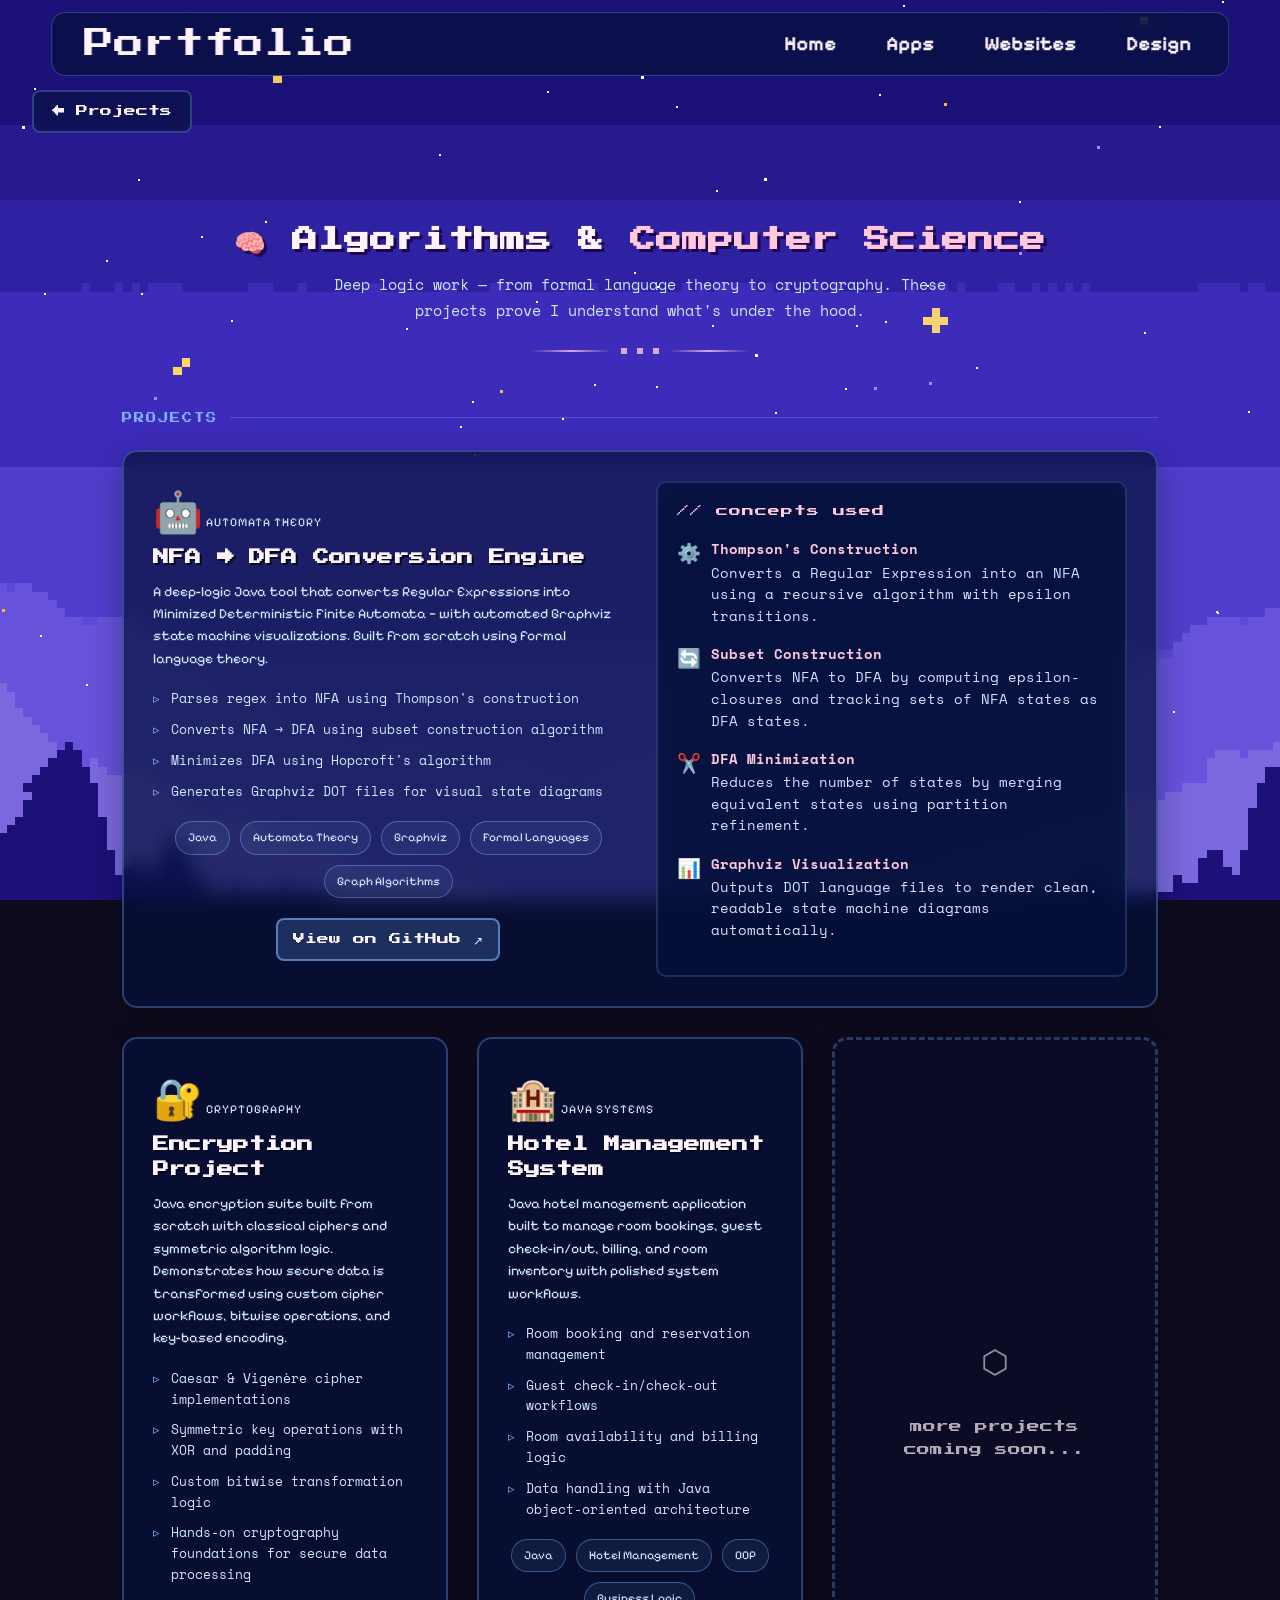
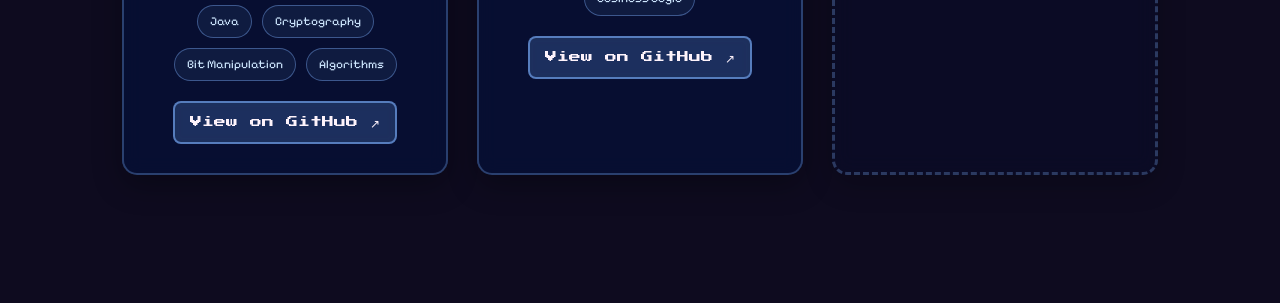
==== algorithms.html @ efc93aee "portfolio update" ====
<!DOCTYPE html>
<html lang="en">
<head>
<meta charset="UTF-8">
<meta name="viewport" content="width=device-width, initial-scale=1.0">
<title>Algorithms & CS | Hannah</title>
<link rel="preconnect" href="https://fonts.googleapis.com">
<link rel="preconnect" href="https://fonts.gstatic.com" crossorigin>
<link href="https://fonts.googleapis.com/css2?family=Press+Start+2P&family=Pixelify+Sans:wght@400..700&family=Space+Mono:ital,wght@0,400;0,700;1,400&display=swap" rel="stylesheet">
<link rel="stylesheet" href="style.css">
<link rel="stylesheet" href="mobile-fixes.css">
<link rel="stylesheet" href="animations-patch.css">
<script src="script.js" defer></script>
<style>
  /* Mobile Navigation Core Styles (animated max-height + hamburger -> X) */
  :root { --nav-duration: 360ms; --nav-ease: cubic-bezier(0.2,0.9,0.2,1); }
  .menu-toggle { display: none; flex-direction: column; justify-content: space-between; width: 32px; height: 24px; background: transparent; border: none; cursor: pointer; z-index: 1200; padding: 4px; }
  .menu-toggle .bar { width: 100%; height: 3px; background-color: #fff; border-radius: 3px; transition: transform 280ms var(--nav-ease), opacity 180ms var(--nav-ease); transform-origin: center; display:block; }
  .menu-toggle.is-active .bar:nth-child(1) { transform: translateY(9px) rotate(45deg); }
  .menu-toggle.is-active .bar:nth-child(2) { opacity: 0; transform: scaleX(0); }
  .menu-toggle.is-active .bar:nth-child(3) { transform: translateY(-9px) rotate(-45deg); }
  @media (max-width: 768px) {
    .menu-toggle { display: flex; }
    .nav-links { display: flex; flex-direction: column; gap: 12px; position: absolute; top: calc(100% + 10px); right: 10px; background: rgba(14, 11, 31, 0.95); width: calc(100% - 20px); padding: 0.5rem 1rem; border-radius: 10px; box-shadow: 0 8px 20px rgba(0,0,0,0.4); max-height: 0; overflow: hidden; opacity: 0; transition: max-height var(--nav-duration) var(--nav-ease), opacity calc(var(--nav-duration) / 1.2) var(--nav-ease); }
    .nav-links.active { max-height: 420px; opacity: 1; }
    .nav-links li { width: 100%; }
    .nav-links a { display: block; padding: 10px 12px; }
  }
  @media (prefers-reduced-motion: reduce) {
    .menu-toggle .bar, .nav-links { transition: none !important; animation: none !important; }
  }
</style>
</head>
<body class="algorithms-page">

<!-- starfield -->
<div class="stars" id="stars"></div>

<!-- navbar -->
<header>
  <nav class="navbar">
    <a href="index.html" class="logo">Portfolio</a>
    <button class="menu-toggle" aria-label="Toggle navigation menu" aria-expanded="false">
        <span class="bar"></span>
        <span class="bar"></span>
        <span class="bar"></span>
    </button>
    <ul class="nav-links">
      <li><a href="index.html#hero">Home</a></li>
      <li><a href="apps.html">Apps</a></li>
      <li><a href="websites.html">Websites</a></li>
      <li><a href="design.html">Design</a></li>
    </ul>
  </nav>
</header>
<a href="projects.html" class="back-nav-btn">← Projects</a>
<main class="page">

  <!-- header -->
  
  <div class="page-header">
    <h1>🧠 Algorithms & <span>Computer Science</span></h1>
    <p class="subtitle">Deep logic work — from formal language theory to cryptography. These projects prove I understand what's under the hood.</p>
    <div class="pixel-divider">
      <div class="line"></div>
      <div class="dot"></div>
      <div class="dot"></div>
      <div class="dot"></div>
      <div class="line"></div>
    </div>
  </div>

  <!-- projects -->
  <div class="section-label">projects</div>
  <div class="projects-grid">

    <!-- NFA to DFA — featured -->
    <div class="project-card featured">
      <div class="card-left">
        <span class="card-icon">🤖</span>
        <span class="card-tag">Automata Theory</span>
        <h2 class="card-title">NFA → DFA Conversion Engine</h2>
        <p class="card-desc">
          A deep-logic Java tool that converts Regular Expressions into Minimized Deterministic Finite Automata — with automated Graphviz state machine visualizations. Built from scratch using formal language theory.
        </p>
        <ul class="card-highlights">
          <li>Parses regex into NFA using Thompson's construction</li>
          <li>Converts NFA → DFA using subset construction algorithm</li>
          <li>Minimizes DFA using Hopcroft's algorithm</li>
          <li>Generates Graphviz DOT files for visual state diagrams</li>
        </ul>
        <div class="tech-pills">
          <span class="pill">Java</span>
          <span class="pill">Automata Theory</span>
          <span class="pill">Graphviz</span>
          <span class="pill">Formal Languages</span>
          <span class="pill">Graph Algorithms</span>
        </div>
        <div class="card-links">
          <a href="https://github.com/hxnx444/NFA-to-DFA" target="_blank" class="card-btn primary">View on GitHub ↗</a>
        </div>
      </div>
      <div class="card-right">
        <div class="card-right-title">// concepts used</div>
        <div class="concept-row">
          <span class="concept-icon">⚙️</span>
          <div class="concept-text">
            <strong>Thompson's Construction</strong>
            Converts a Regular Expression into an NFA using a recursive algorithm with epsilon transitions.
          </div>
        </div>
        <div class="concept-row">
          <span class="concept-icon">🔄</span>
          <div class="concept-text">
            <strong>Subset Construction</strong>
            Converts NFA to DFA by computing epsilon-closures and tracking sets of NFA states as DFA states.
          </div>
        </div>
        <div class="concept-row">
          <span class="concept-icon">✂️</span>
          <div class="concept-text">
            <strong>DFA Minimization</strong>
            Reduces the number of states by merging equivalent states using partition refinement.
          </div>
        </div>
        <div class="concept-row">
          <span class="concept-icon">📊</span>
          <div class="concept-text">
            <strong>Graphviz Visualization</strong>
            Outputs DOT language files to render clean, readable state machine diagrams automatically.
          </div>
        </div>
      </div>
    </div>

    <!-- Encryption -->
    <div class="project-card">
      <span class="card-icon">🔐</span>
      <span class="card-tag">Cryptography</span>
      <h2 class="card-title">Encryption Project</h2>
      <p class="card-desc">
        Java encryption suite built from scratch with classical ciphers and symmetric algorithm logic. Demonstrates how secure data is transformed using custom cipher workflows, bitwise operations, and key-based encoding.
      </p>
      <ul class="card-highlights">
        <li>Caesar & Vigenère cipher implementations</li>
        <li>Symmetric key operations with XOR and padding</li>
        <li>Custom bitwise transformation logic</li>
        <li>Hands-on cryptography foundations for secure data processing</li>
      </ul>
      <div class="tech-pills">
        <span class="pill">Java</span>
        <span class="pill">Cryptography</span>
        <span class="pill">Bit Manipulation</span>
        <span class="pill">Algorithms</span>
      </div>
      <div class="card-links">
        <a href="https://github.com/hxnx444/Encryption" target="_blank" class="card-btn primary">View on GitHub ↗</a>
      </div>
    </div>

    <div class="project-card">
      <span class="card-icon">🏨</span>
      <span class="card-tag">Java Systems</span>
      <h2 class="card-title">Hotel Management System</h2>
      <p class="card-desc">
        Java hotel management application built to manage room bookings, guest check-in/out, billing, and room inventory with polished system workflows.
      </p>
      <ul class="card-highlights">
        <li>Room booking and reservation management</li>
        <li>Guest check-in/check-out workflows</li>
        <li>Room availability and billing logic</li>
        <li>Data handling with Java object-oriented architecture</li>
      </ul>
      <div class="tech-pills">
        <span class="pill">Java</span>
        <span class="pill">Hotel Management</span>
        <span class="pill">OOP</span>
        <span class="pill">Business Logic</span>
      </div>
      <div class="card-links">
        <a href="https://github.com/hxnx444/hotel-management-system-java" target="_blank" class="card-btn primary">View on GitHub ↗</a>
      </div>
    </div>

    <!-- coming soon -->
    <div class="project-card coming-soon">
      <span class="cs-icon">⬡</span>
      <p class="cs-text">more projects<br>coming soon...</p>
    </div>

  </div>

</main>
</body>
</html>
---- style.css ----
/* =====================================================
   HANNAH'S PORTFOLIO — style.css
   
   TABLE OF CONTENTS
   -----------------
   1.  CSS Variables & Root
   2.  Base & Reset
   3.  Typography Helpers
   4.  Navigation
   5.  Buttons & UI Components
   6.  Hero Section
   7.  About Section
   8.  Skills Section
   9.  Projects Section (index)
  10.  Contact Section
  11.  Sub-pages (Projects / Algorithms)
  12.  Animations & Keyframes
  13.  Scroll Utilities
  14.  Media Queries — Tablet (≤ 900px)
  15.  Media Queries — Mobile  (≤ 768px)
  16.  Media Queries — Small   (≤ 600px / ≤ 480px)
  17.  Accessibility
   ===================================================== */


/* =====================================================
   1. CSS VARIABLES & ROOT
   ===================================================== */
:root {
  /* Animation */
  --anim-fast:   180ms;
  --anim-mid:    360ms;
  --anim-slow:   600ms;
  --easing-snappy: cubic-bezier(0.2, 0.9, 0.2, 1);

  /* Mobile nav */
  --nav-duration: 360ms;
  --nav-ease:     cubic-bezier(0.2, 0.9, 0.2, 1);

  /* Colors */
  --color-text:       #fef3fb;
  --color-accent:     #ffc8dd;
  --color-accent-alt: #cfe8ff;
  --color-blue:       #7fb3ff;
  --color-navy:       rgba(5, 17, 57, 0.7);
  --color-purple:     rgba(42, 16, 53, 0.7);
  --color-border-pink: rgba(255, 200, 221, 0.3);
  --color-border-blue: rgba(127, 179, 255, 0.3);
}


/* =====================================================
   2. BASE & RESET
   ===================================================== */
html {
  scroll-behavior: smooth;
  background: radial-gradient(circle at top, rgba(173, 116, 255, 0.16), transparent 25%), #0e0b1f;
  color-scheme: dark;
}

*,
*::before,
*::after {
  box-sizing: border-box;
}

body {
  margin: 0;
  min-height: 100vh;
  font-family: "Pixelify Sans", "Segoe UI", Tahoma, Geneva, Verdana, sans-serif;
  line-height: 1.6;
  color: var(--color-text);
  overflow-x: hidden;
  background-color: transparent;
}

a {
  color: inherit;
  text-decoration: none;
}

a,
button {
  transition:
    color            0.2s ease,
    transform        0.2s ease,
    background-color 0.2s ease,
    border-color     0.2s ease,
    box-shadow       0.2s ease;
}

a:hover,
a:focus-visible,
button:focus-visible {
  outline: 2px dashed var(--color-accent);
  outline-offset: 4px;
}

section {
  min-height: 100vh;
  padding: 120px 20px;
  display: flex;
  flex-direction: column;
  align-items: center;
  box-sizing: border-box;
  scroll-margin-top: 80px;
}


/* =====================================================
   3. TYPOGRAPHY HELPERS
   ===================================================== */
.readable-text {
  font-family: "Space Mono", monospace;
  color: var(--color-accent);
  font-size: clamp(14px, 3vw, 16px);
  line-height: 1.8;
  margin: 0;
  text-align: left;
  text-shadow: none;
}

.highlight-text {
  color: var(--color-accent-alt);
  font-weight: 700;
  text-shadow: 0 0 8px rgba(207, 232, 255, 0.4);
}

.page-category-descriptor {
  font-family: "Pixelify Sans", sans-serif;
  font-size: 1rem;
  color: var(--color-accent-alt);
  margin-bottom: 1rem;
  text-transform: uppercase;
  letter-spacing: 1px;
}


/* =====================================================
   4. NAVIGATION
   ===================================================== */
.navbar {
  position: fixed;
  top: 0;
  left: 50%;
  transform: translateX(-50%);
  z-index: 999;
  width: 92%;
  max-width: 1200px;
  margin-top: 12px;
  height: 64px;
  display: flex;
  align-items: center;
  justify-content: space-between;
  padding: 0 clamp(1rem, 3vw, 2rem);
  background: var(--color-purple);
  backdrop-filter: blur(14px);
  -webkit-backdrop-filter: blur(14px);
  border: 1px solid var(--color-border-pink);
  border-radius: 14px;
  transition: background 0.3s ease, border-color 0.3s ease;
}

.navbar.scrolled {
  background: rgba(42, 16, 53, 0.85);
  border-color: rgba(255, 200, 221, 0.5);
  box-shadow: 0 5px 20px rgba(0, 0, 0, 0.5);
}

/* Navy variant (Skills / Contact sections) */
.navbar.navy-nav {
  background: rgba(5, 17, 57, 0.7);
  border-color: rgba(127, 179, 255, 0.3);
}

.navbar.navy-nav.scrolled {
  background: rgba(5, 17, 57, 0.85);
  border-color: rgba(127, 179, 255, 0.5);
}

body.projects-page .navbar,
body.algorithms-page .navbar {
  background: rgba(5, 17, 57, 0.7);
  border-color: rgba(127, 179, 255, 0.3);
}

body.projects-page .navbar.scrolled,
body.algorithms-page .navbar.scrolled {
  background: rgba(5, 17, 57, 0.85);
  border-color: rgba(127, 179, 255, 0.5);
}

/* Logo */
.navbar .logo {
  display: flex;
  align-items: center;
  gap: 15px;
  color: var(--color-text);
  font-size: clamp(20px, 4vw, 30px);
  font-family: "Press Start 2P", cursive;
  text-decoration: none;
}

/* Desktop nav links */
.nav-links {
  list-style: none;
  margin: 0;
  padding: 5px;
  display: flex;
  gap: 50px;
  font-family: "Pixelify Sans", monospace;
  font-weight: 500;
}

.nav-links a {
  color: var(--color-text);
  font-size: clamp(16px, 3vw, 20px);
  font-weight: bold;
  font-family: "Pixelify Sans", monospace;
  text-decoration: none;
}

.nav-links a:hover {
  color: #d0bfff;
  text-shadow: 0 0 8px #fff;
  transform: scale(1.1);
  display: inline-block;
}

.nav-links a:active {
  transform: scale(0.95);
  color: var(--color-accent-alt);
}

.nav-links a.active {
  color: var(--color-accent);
  background: rgba(255, 200, 221, 0.06);
  padding: 6px 10px;
  border-radius: 8px;
  box-shadow: 0 6px 14px rgba(95, 140, 255, 0.06);
  transform: translateY(-2px) scale(1.03);
}

/* ── Hamburger toggle ── */
.menu-toggle {
  display: none;
  flex-direction: column;
  justify-content: space-between;
  width: 32px;
  height: 24px;
  background: transparent;
  border: none;
  cursor: pointer;
  z-index: 1200;
  padding: 4px;
}

.menu-toggle .bar {
  display: block;
  width: 100%;
  height: 3px;
  background-color: #fff;
  border-radius: 3px;
  transform-origin: center;
  transition:
    transform 280ms var(--nav-ease),
    opacity   180ms var(--nav-ease);
}

.menu-toggle.is-active .bar:nth-child(1) { transform: translateY(9px)  rotate(45deg);  }
.menu-toggle.is-active .bar:nth-child(2) { opacity: 0; transform: scaleX(0);           }
.menu-toggle.is-active .bar:nth-child(3) { transform: translateY(-9px) rotate(-45deg); }


/* =====================================================
   5. BUTTONS & UI COMPONENTS
   ===================================================== */

/* ── Hero navigation buttons ── */
.hero-nav-btn {
  background: var(--color-purple);
  backdrop-filter: blur(10px);
  -webkit-backdrop-filter: blur(10px);
  border: 2px solid var(--color-border-pink);
  box-shadow: 0 5px 15px rgba(0, 0, 0, 0.2);
  border-radius: 15px;
  color: var(--color-text);
  font-family: "Pixelify Sans", monospace;
  font-size: clamp(16px, 3vw, 20px);
  font-weight: bold;
  padding: clamp(8px, 2vw, 10px) clamp(16px, 4vw, 25px);
  cursor: pointer;
  text-decoration: none;
  display: flex;
  align-items: center;
}

.hero-nav-btn:hover {
  color: var(--color-accent);
  border-color: rgba(255, 200, 221, 0.8);
  box-shadow: 0 0 15px rgba(255, 200, 221, 0.3);
  transform: scale(1.05);
}

.resume-btn {
  background: rgba(42, 16, 53, 0.6) !important;
  font-size: 14px;
  padding: 8px 15px;
}

.resume-btn:hover {
  background: rgba(42, 16, 53, 0.9) !important;
  transform: scale(1.05);
}

.github-btn {
  padding: 10px;
  width: 50px;
  height: 50px;
  justify-content: center;
  align-items: center;
}

.pixel-icon {
  width: 30px;
  height: 30px;
  filter: invert(100%);
  image-rendering: pixelated;
}

/* ── Back to home (sub-pages) ── */
.back-home-btn {
  position: fixed;
  top: 20px;
  left: 20px;
  background: rgba(5, 17, 57, 0.75);
  backdrop-filter: blur(18px);
  -webkit-backdrop-filter: blur(18px);
  border: 2px solid rgba(127, 179, 255, 0.35);
  box-shadow: 0 8px 20px rgba(0, 0, 0, 0.25);
  border-radius: 999px;
  min-width: 110px;
  height: 48px;
  padding: 0 18px;
  display: flex;
  align-items: center;
  justify-content: center;
  gap: 8px;
  color: var(--color-text);
  font-family: "Press Start 2P", cursive;
  font-size: 14px;
  font-weight: bold;
  text-decoration: none;
  z-index: 1000;
  transition: transform 0.2s, box-shadow 0.2s, background 0.2s, border-color 0.2s;
}

.back-home-btn:hover {
  transform: scale(1.05);
  box-shadow: 0 10px 22px rgba(95, 140, 255, 0.35);
  color: #fff;
  background: rgba(5, 17, 57, 0.95);
  border-color: rgba(127, 179, 255, 0.55);
}

/* ── Back to Projects (sub-page inline button) ── */
.back-nav-btn {
  display: inline-flex;
  align-items: center;
  font-family: "Press Start 2P", cursive;
  font-size: 12px;
  color: var(--color-text);
  background: rgba(5, 17, 57, 0.6);
  backdrop-filter: blur(5px);
  -webkit-backdrop-filter: blur(5px);
  border: 2px solid var(--color-border-blue);
  padding: 10px 18px;
  border-radius: 8px;
  text-decoration: none;
  margin-bottom: 2rem;
  transition: all 0.3s ease;
}

.back-nav-btn:hover {
  background: rgba(5, 17, 57, 0.9);
  color: #fff;
  transform: translateY(-2px);
  border-color: rgba(127, 179, 255, 0.8);
  box-shadow: 0 5px 15px rgba(127, 179, 255, 0.2);
}

/* ── Contact buttons ── */
.contact-btn {
  background: rgba(5, 17, 57, 0.6);
  backdrop-filter: blur(5px);
  -webkit-backdrop-filter: blur(5px);
  color: var(--color-text);
  padding: 15px 20px;
  font-family: "Press Start 2P", cursive;
  font-size: 12px;
  border: 2px solid var(--color-border-blue);
  border-radius: 8px;
  text-decoration: none;
  transition: all 0.3s ease;
  box-shadow: 0 5px 15px rgba(0, 0, 0, 0.2);
}

.contact-btn:hover {
  transform: translateY(-2px);
  border-color: rgba(127, 179, 255, 0.8);
  box-shadow: 0 0 15px rgba(127, 179, 255, 0.3);
  background: rgba(5, 17, 57, 0.9);
  color: #fff;
}

.contact-btn:active {
  transform: translateY(0);
  box-shadow: none;
}

/* ── Quest / sub-page CTA button ── */
.quest-btn {
  display: inline-block;
  margin-top: 12px;
  padding: 8px 12px;
  background: rgba(5, 17, 57, 0.6);
  backdrop-filter: blur(5px);
  -webkit-backdrop-filter: blur(5px);
  border: 2px solid var(--color-border-blue);
  color: var(--color-text);
  font-family: "Press Start 2P", cursive;
  font-size: 12px;
  border-radius: 6px;
  text-decoration: none;
  transition: all 0.3s ease;
}

.quest-btn:hover {
  background: rgba(5, 17, 57, 0.9);
  color: #fff;
  border-color: rgba(127, 179, 255, 0.8);
  box-shadow: 0 0 15px rgba(127, 179, 255, 0.3);
}

/* ── Algorithm/project page card buttons ── */
.card-btn {
  display: inline-block;
  padding: 10px 15px;
  border-radius: 8px;
  font-family: "Press Start 2P", cursive;
  font-size: 12px;
  text-decoration: none;
  transition: all 0.3s ease;
}

.card-btn.primary {
  background: rgba(127, 179, 255, 0.2);
  backdrop-filter: blur(5px);
  -webkit-backdrop-filter: blur(5px);
  color: var(--color-text);
  border: 2px solid rgba(127, 179, 255, 0.6);
}

.card-btn.primary:hover {
  background: rgba(127, 179, 255, 0.4);
  color: #fff;
  transform: translateY(-2px);
  border-color: var(--color-blue);
  box-shadow: 0 0 15px rgba(127, 179, 255, 0.5);
}

.card-btn.secondary {
  background: rgba(5, 17, 57, 0.6);
  backdrop-filter: blur(5px);
  -webkit-backdrop-filter: blur(5px);
  color: var(--color-text);
  border: 2px solid var(--color-border-blue);
}

.card-btn.secondary:hover {
  background: rgba(5, 17, 57, 0.9);
  color: #fff;
  transform: translateY(-2px);
  border-color: rgba(127, 179, 255, 0.8);
  box-shadow: 0 0 15px rgba(127, 179, 255, 0.3);
}


/* =====================================================
   6. HERO SECTION
   ===================================================== */
#hero {
  background-image: url("imgs/hero section bg.png");
  background-size: cover;
  background-position: center;
  background-repeat: no-repeat;
  image-rendering: pixelated;
  min-height: calc(100vh - 40px);
  display: grid;
  grid-template-columns: minmax(320px, 1fr) minmax(240px, 380px);
  align-items: center;
  gap: 2rem;
  padding: 120px 6vw 80px;
  position: relative;
}

.hero-content {
  background-color: var(--color-purple);
  backdrop-filter: blur(10px);
  -webkit-backdrop-filter: blur(10px);
  padding: 40px;
  border-radius: 15px;
  border: 2px solid var(--color-border-pink);
  max-width: 950px;
  text-align: left;
  box-shadow: 0 10px 30px rgba(0, 0, 0, 0.3);
}

.hero-content h1 {
  font-family: "Press Start 2P", cursive;
  margin: 0;
  color: var(--color-text);
  font-weight: 500;
  font-size: clamp(20px, 4vw, 28px);
  line-height: 1.8;
  text-shadow: 3px 3px 0px #1d0554;
  text-align: left;
}

.headsentence {
  font-family: "Press Start 2P", cursive;
  color: var(--color-text);
  font-size: clamp(14px, 3vw, 16px);
  margin-top: 20px;
  line-height: 1.8;
  text-align: left;
  text-shadow:
    2px 2px 0px #4a1e5d,
   -1px -1px 0px #4a1e5d,
    1px -1px 0px #4a1e5d,
   -1px  1px 0px #4a1e5d,
    1px  1px 0px #4a1e5d;
}

#hero-buttons-container {
  display: flex;
  align-items: center;
  gap: 15px;
  margin-top: 30px;
  flex-wrap: wrap;
  justify-content: flex-start;
}

.scroll-indicator {
  position: absolute;
  bottom: 30px;
  left: 50%;
  transform: translateX(-50%);
  display: flex;
  flex-direction: column;
  align-items: center;
  gap: 6px;
  font-family: "Press Start 2P", cursive;
  font-size: 10px;
  color: rgba(254, 243, 251, 0.5);
  letter-spacing: 2px;
  text-transform: uppercase;
  animation: fadeUpDown 2s infinite ease-in-out;
}

.scroll-arrow {
  font-size: 14px;
  animation: fadeUpDown 2s infinite ease-in-out 0.3s;
}


/* =====================================================
   7. ABOUT SECTION
   ===================================================== */
#about {
  background-image: url("imgs/pixellab--Pastel-pink-gradient-sky-back-1771431797413.png");
  background-attachment: fixed;
  background-size: cover;
  background-position: center;
  image-rendering: pixelated;
  min-height: 100vh;
  display: flex;
  flex-direction: column;
  justify-content: center;
  align-items: center;
  padding: 50px 40px 40px;
  position: relative;
}

.about-glass-box {
  background-color: rgba(42, 16, 53, 0.85);
  backdrop-filter: blur(10px);
  -webkit-backdrop-filter: blur(10px);
  border: 2px solid var(--color-border-pink);
  border-radius: 15px;
  max-width: 1000px;
  width: 90%;
  padding: clamp(30px, 5vw, 50px) clamp(30px, 8vw, 130px) clamp(30px, 5vw, 50px) clamp(30px, 5vw, 50px);
  box-shadow: 0 10px 30px rgba(0, 0, 0, 0.3);
  position: relative;
  z-index: 10;
}

.about-glass-box h1 {
  font-family: "Press Start 2P", cursive;
  color: var(--color-text);
  font-size: clamp(22px, 4vw, 28px);
  margin-top: 0;
  margin-bottom: 30px;
  text-shadow: 3px 3px 0px #1d0554;
  text-align: left;
}

.about-text-blocks {
  display: flex;
  flex-direction: column;
  gap: 20px;
}

/* ── Scroll reveal ── */
.reveal {
  opacity: 0;
  transform: translateY(24px);
  transition:
    opacity   0.55s cubic-bezier(0.16, 1, 0.3, 1),
    transform 0.55s cubic-bezier(0.16, 1, 0.3, 1);
}

.reveal.visible {
  opacity: 1;
  transform: translateY(0);
}

.reveal:nth-child(2) { transition-delay: 0.07s; }
.reveal:nth-child(3) { transition-delay: 0.14s; }
.reveal:nth-child(4) { transition-delay: 0.21s; }


/* =====================================================
   8. SKILLS SECTION
   ===================================================== */
#skills {
  background-image: url("imgs/skills.png");
  background-size: cover;
  background-position: center;
  image-rendering: crisp-edges;
  min-height: 100vh;
  display: flex;
  flex-direction: column;
  justify-content: center;
  align-items: center;
  padding: 40px;
  position: relative;
}

.skills h1 {
  font-family: "Press Start 2P", cursive;
  color: var(--color-text);
  font-size: clamp(22px, 4vw, 28px);
  margin-bottom: 40px;
  text-shadow: 3px 3px 0px #020a24;
  text-align: center;
}

.skills-container {
  display: flex;
  flex-wrap: wrap;
  gap: 35px;
  justify-content: center;
  max-width: 1000px;
  margin: 40px auto 0;
  position: relative;
  z-index: 10;
}

.skill-glass-card {
  background-color: rgba(5, 17, 57, 0.7);
  backdrop-filter: blur(10px);
  -webkit-backdrop-filter: blur(10px);
  border: 2px solid var(--color-border-blue);
  border-radius: 15px;
  width: 100%;
  max-width: 320px;
  padding: 35px 25px;
  text-align: left;
  box-shadow: 0 10px 30px rgba(0, 0, 0, 0.3);
  transition: transform 0.3s ease, box-shadow 0.3s ease, border-color 0.3s ease;
}

.skill-glass-card:hover {
  transform: translateY(-8px);
  border-color: rgba(127, 179, 255, 0.8);
  box-shadow: 0 15px 35px rgba(127, 179, 255, 0.25);
}

.skill-icon {
  font-size: 40px;
  text-align: center;
  margin-bottom: 15px;
}

.skill-title {
  font-family: "Press Start 2P", cursive;
  color: var(--color-text);
  font-size: 14px;
  text-align: center;
  margin-top: 0;
  margin-bottom: 25px;
  text-shadow: 2px 2px 0px #020a24;
}

.skills-list {
  list-style: none;
  padding: 0;
  margin: 0;
  font-family: "Space Mono", monospace;
  color: var(--color-accent-alt);
  font-size: 14px;
  line-height: 1.8;
}

.skills-list li {
  margin-bottom: 12px;
  display: flex;
  align-items: center;
}

.skills-list li::before {
  content: "▹";
  color: var(--color-blue);
  margin-right: 12px;
  font-size: 18px;
}


/* =====================================================
   9. PROJECTS SECTION (index.html)
   ===================================================== */
#projects {
  background-image: url("imgs/pixellab-ery-minimal-pixel-art-sky-back-1771496997042.png");
  background-attachment: fixed;
  background-size: cover;
  background-position: center;
  image-rendering: crisp-edges;
  height: 100vh;
  min-height: 100vh;
  display: flex;
  flex-direction: column;
  justify-content: center;
  align-items: center;
  padding: 0 !important;
  position: relative;
  overflow: hidden;
}

.projects h1 {
  padding: 20px;
  font-family: "Press Start 2P", cursive;
  color: var(--color-text);
  font-size: clamp(20px, 4vw, 24px);
  text-shadow: 3px 3px 0px #1d0554;
  margin: 0;
  text-align: center;
}

/* Category grid (projects.html) */
.category-grid-container {
  display: grid;
  grid-template-columns: repeat(2, 1fr);
  gap: 30px;
  max-width: 800px;
  width: 100%;
  margin: 0 auto;
  padding: 20px;
  position: relative;
  z-index: 10;
}

.category-card {
  background-color: rgba(5, 17, 57, 0.7);
  backdrop-filter: blur(10px);
  -webkit-backdrop-filter: blur(10px);
  border: 2px solid var(--color-border-blue);
  border-radius: 15px;
  padding: 40px;
  text-align: center;
  text-decoration: none;
  display: flex;
  flex-direction: column;
  justify-content: center;
  align-items: center;
  box-shadow: 0 10px 30px rgba(0, 0, 0, 0.3);
  transition: transform 0.3s ease, border-color 0.3s ease, box-shadow 0.3s ease;
}

.category-card:hover {
  transform: translateY(-8px);
  border-color: rgba(127, 179, 255, 0.8);
  box-shadow: 0 15px 35px rgba(127, 179, 255, 0.25);
}

.category-card:active {
  transform: scale(0.95);
}

.card-icon {
  font-size: 40px;
  margin-bottom: 15px;
}

.card-title {
  font-family: "Press Start 2P", cursive;
  font-size: 16px;
  color: var(--color-text);
  margin: 0 0 10px;
  text-shadow: 2px 2px 0px #020a24;
}

.card-desc {
  font-family: "Pixelify Sans", sans-serif;
  font-size: 14px;
  color: var(--color-accent-alt);
  margin: 0;
}

/* Inline project cards (index) */
.project-grid {
  display: flex;
  flex-direction: column;
  align-items: center;
  gap: 20px;
  width: 100%;
  margin-top: 40px;
}

.project-card {
  background-color: rgba(5, 17, 57, 0.7);
  backdrop-filter: blur(10px);
  -webkit-backdrop-filter: blur(10px);
  border: 2px solid var(--color-border-blue);
  border-radius: 15px;
  padding: 20px;
  cursor: pointer;
  width: 80%;
  max-width: 600px;
  box-shadow: 0 10px 30px rgba(0, 0, 0, 0.3);
  transition: transform 0.3s ease, border-color 0.3s ease, box-shadow 0.3s ease;
  overflow: hidden;
}

.project-card:hover,
.project-card.active {
  transform: translateY(-6px);
  border-color: rgba(127, 179, 255, 0.8);
  box-shadow: 0 15px 35px rgba(127, 179, 255, 0.25);
}

.project-name {
  margin: 0 0 10px;
  text-align: center;
  font-family: "Press Start 2P", cursive;
  font-size: 18px;
  color: var(--color-text);
}

.featured-badge {
  font-size: 10px;
  background-color: #ffd700;
  color: #4a1e5d;
  padding: 5px 8px;
  border-radius: 5px;
  margin-left: 10px;
  vertical-align: middle;
  text-transform: uppercase;
  box-shadow: 2px 2px 0px #b8860b;
  display: inline-block;
}

.project-content {
  max-height: 0;
  opacity: 0;
  overflow: hidden;
  transition: max-height 0.4s ease-in-out, opacity 0.4s ease-in-out;
  text-align: center;
  font-family: "Pixelify Sans", sans-serif;
  color: var(--color-accent-alt);
}

.project-card:hover .project-content,
.project-card.active .project-content {
  max-height: 260px;
  opacity: 1;
}

.project-content p {
  margin-top: 20px;
  font-size: 14px;
  line-height: 1.6;
}

.tech-stack {
  display: block;
  margin-top: 10px;
  font-size: 12px;
  color: var(--color-accent-alt);
  font-weight: bold;
}

/* Shared card extras */
.card-tag {
  display: inline-block;
  margin-bottom: 12px;
  font-family: "Pixelify Sans", monospace;
  font-size: 12px;
  color: var(--color-accent-alt);
  text-transform: uppercase;
  letter-spacing: 1px;
}

.card-highlights {
  list-style: none;
  padding: 0;
  margin: 18px 0 0;
}

.card-highlights li {
  position: relative;
  padding-left: 18px;
  margin-bottom: 10px;
  font-family: "Space Mono", monospace;
  color: var(--color-accent-alt);
  font-size: 13px;
}

.card-highlights li::before {
  content: "▹";
  position: absolute;
  left: 0;
  color: var(--color-blue);
}

.tech-pills {
  display: flex;
  flex-wrap: wrap;
  gap: 10px;
  margin: 20px 0;
  justify-content: center;
}

.pill {
  display: inline-block;
  padding: 6px 12px;
  border-radius: 999px;
  border: 1px solid rgba(127, 179, 255, 0.4);
  background: rgba(127, 179, 255, 0.08);
  font-family: "Pixelify Sans", monospace;
  font-size: 12px;
  color: var(--color-accent-alt);
}

.card-links {
  margin-top: 18px;
  display: flex;
  justify-content: center;
}


/* =====================================================
   10. CONTACT SECTION
   ===================================================== */
#contact {
  background-image: url("imgs/contact-bg.png");
  background-attachment: fixed;
  background-color: #051139;
  background-size: cover;
  background-position: center;
  image-rendering: pixelated;
  min-height: 100vh;
  display: flex;
  flex-direction: column;
  align-items: center;
  justify-content: center;
  position: relative;
}

.contact-box {
  background-color: rgba(5, 17, 57, 0.7);
  backdrop-filter: blur(10px);
  -webkit-backdrop-filter: blur(10px);
  border: 2px solid var(--color-border-blue);
  box-shadow: 0 10px 30px rgba(0, 0, 0, 0.3);
  padding: 40px;
  border-radius: 15px;
  text-align: center;
  max-width: 600px;
  width: 90%;
}

.contact-box h1 {
  font-family: "Press Start 2P", cursive;
  margin-bottom: 20px;
  color: var(--color-text);
  text-shadow: 3px 3px 0px #1d0554;
  font-size: clamp(20px, 4vw, 24px);
}

.contact-box p {
  font-family: "Pixelify Sans", sans-serif;
  font-size: clamp(15px, 3vw, 18px);
  margin-bottom: 30px;
  line-height: 1.5;
  color: var(--color-accent-alt);
}

.contact-links {
  display: flex;
  flex-wrap: wrap;
  justify-content: center;
  gap: 20px;
}


/* =====================================================
   11. SUB-PAGES: PROJECTS & ALGORITHMS
   ===================================================== */

/* ── Shared page background ── */
body.algorithms-page,
body.projects-page {
  background-color: #0e0b1f;
  background-image: url("imgs/pixellab-ery-minimal-pixel-art-sky-back-1771496997042.png");
  background-size: cover;
  background-position: center;
  background-repeat: no-repeat;
  background-attachment: fixed;
  min-height: 100vh;
  image-rendering: pixelated;
}

/* ── Stars overlay ── */
body.algorithms-page .stars,
body.projects-page .stars {
  position: fixed;
  inset: 0;
  pointer-events: none;
  z-index: 0;
  overflow: hidden;
}

body.algorithms-page .star,
body.projects-page .star {
  position: absolute;
  width: 2px;
  height: 2px;
  background: #fff;
  image-rendering: pixelated;
  animation: twinkle 3s infinite;
}

/* ── Projects page cityscape ── */
body.projects-page .cityscape {
  position: fixed;
  bottom: 0;
  left: 0;
  right: 0;
  height: 140px;
  pointer-events: none;
  z-index: 0;
}

/* ── Algorithms page layout ── */
body.algorithms-page .page {
  position: relative;
  z-index: 2;
  max-width: 1100px;
  margin: 0 auto;
  padding: 5rem 2rem 8rem;
}

body.algorithms-page .page-header {
  text-align: center;
  margin-bottom: 3.5rem;
}

body.algorithms-page .page-header .breadcrumb {
  font-family: "Pixelify Sans", sans-serif;
  font-size: 0.9rem;
  color: #94a3b8;
  margin-bottom: 1rem;
}

body.algorithms-page .page-header h1 {
  font-family: "Press Start 2P", cursive;
  font-size: clamp(1rem, 3vw, 1.6rem);
  color: var(--color-text);
  text-shadow: 3px 3px 0px #1d0554;
  line-height: 1.4;
  margin-bottom: 0.9rem;
}

body.algorithms-page .page-header h1 span {
  color: var(--color-accent);
}

body.algorithms-page .page-header .subtitle {
  font-family: "Space Mono", monospace;
  font-size: 0.95rem;
  color: var(--color-accent-alt);
  max-width: 640px;
  margin: 0 auto;
  line-height: 1.7;
}

/* Pixel divider */
body.algorithms-page .pixel-divider {
  display: flex;
  align-items: center;
  justify-content: center;
  gap: 10px;
  margin-top: 1.5rem;
}

body.algorithms-page .pixel-divider .dot {
  width: 6px;
  height: 6px;
  background: rgba(255, 200, 221, 0.8);
  image-rendering: pixelated;
}

body.algorithms-page .pixel-divider .line {
  width: 80px;
  height: 2px;
  background: linear-gradient(90deg, transparent, rgba(255, 200, 221, 0.8), transparent);
}

/* Section label */
body.algorithms-page .section-label {
  font-family: "Press Start 2P", cursive;
  font-size: 0.65rem;
  color: var(--color-blue);
  letter-spacing: 2px;
  text-transform: uppercase;
  margin-bottom: 1.5rem;
  display: flex;
  align-items: center;
  gap: 12px;
}

body.algorithms-page .section-label::after {
  content: "";
  flex: 1;
  height: 1px;
  background: rgba(127, 179, 255, 0.3);
}

/* Projects grid */
body.algorithms-page .projects-grid {
  display: grid;
  grid-template-columns: repeat(auto-fit, minmax(300px, 1fr));
  gap: 1.8rem;
}

/* Project cards (overrides the index defaults) */
body.algorithms-page .project-card {
  width: auto;
  max-width: none;
  background-color: rgba(5, 17, 57, 0.7);
  backdrop-filter: blur(10px);
  -webkit-backdrop-filter: blur(10px);
  border: 2px solid var(--color-border-blue);
  border-radius: 15px;
  padding: 1.8rem;
  position: relative;
  overflow: hidden;
  box-shadow: 0 10px 30px rgba(0, 0, 0, 0.3);
  transition: transform 0.3s ease, border-color 0.3s ease, box-shadow 0.3s ease;
}

body.algorithms-page .project-card:hover {
  transform: translateY(-6px);
  border-color: rgba(127, 179, 255, 0.8);
  box-shadow: 0 15px 35px rgba(127, 179, 255, 0.25);
}

/* Featured card (full-width 2-col) */
body.algorithms-page .project-card.featured {
  grid-column: 1 / -1;
  display: grid;
  grid-template-columns: 1fr 1fr;
  gap: 2rem;
  align-items: start;
}

body.algorithms-page .project-card.featured .card-right {
  background-color: rgba(5, 17, 57, 0.5);
  backdrop-filter: blur(10px);
  -webkit-backdrop-filter: blur(10px);
  border: 2px solid rgba(127, 179, 255, 0.2);
  border-radius: 10px;
  padding: 1.2rem;
}

body.algorithms-page .card-right-title {
  font-family: "Press Start 2P", cursive;
  font-size: 0.75rem;
  color: var(--color-accent);
  margin-bottom: 1rem;
  letter-spacing: 1px;
}

body.algorithms-page .concept-row {
  display: flex;
  align-items: flex-start;
  gap: 10px;
  margin-bottom: 0.9rem;
}

body.algorithms-page .concept-icon {
  font-size: 1.2rem;
  flex-shrink: 0;
  margin-top: 2px;
}

body.algorithms-page .concept-text {
  font-family: "Space Mono", monospace;
  font-size: 0.85rem;
  color: var(--color-accent-alt);
  line-height: 1.6;
}

body.algorithms-page .concept-text strong {
  color: var(--color-accent);
  display: block;
  font-size: 0.9rem;
  margin-bottom: 2px;
}

/* Coming-soon placeholder card */
body.algorithms-page .project-card.coming-soon {
  border: 3px dashed rgba(127, 179, 255, 0.4);
  background-color: rgba(5, 17, 57, 0.4);
  opacity: 0.7;
  display: flex;
  flex-direction: column;
  align-items: center;
  justify-content: center;
  text-align: center;
  min-height: 220px;
  gap: 0.8rem;
}

body.algorithms-page .coming-soon .cs-icon {
  font-size: 2rem;
  opacity: 0.8;
}

body.algorithms-page .coming-soon .cs-text {
  font-family: "Press Start 2P", cursive;
  font-size: 0.8rem;
  color: var(--color-text);
  line-height: 1.8;
}


/* =====================================================
   12. ANIMATIONS & KEYFRAMES
   ===================================================== */
@keyframes blink {
  0%, 100% { opacity: 1; }
  50%       { opacity: 0; }
}

@keyframes fadeUpDown {
  0%, 100% { opacity: 0.4; transform: translateY(0);   }
  50%       { opacity: 1;   transform: translateY(5px); }
}

@keyframes twinkle {
  0%, 100% { opacity: 0.2; }
  50%       { opacity: 1;   }
}


/* =====================================================
   13. SCROLL UTILITIES
   ===================================================== */
/* Scroll reveal handled in JS + .reveal / .reveal.visible above */


/* =====================================================
   14. MEDIA QUERIES — TABLET (≤ 900px)
   ===================================================== */
@media (max-width: 900px) {
  #hero {
    grid-template-columns: 1fr;
    padding: 100px 20px 60px;
    gap: 1.5rem;
    align-items: flex-start;
  }

  body.algorithms-page .project-card.featured {
    grid-template-columns: 1fr;
  }
}


/* =====================================================
   15. MEDIA QUERIES — MOBILE (≤ 768px)
   ===================================================== */
@media (max-width: 768px) {

  /* Nav */
  .navbar {
    width: 95%;
    height: 56px;
    margin-top: 8px;
  }

  .menu-toggle {
    display: flex;
  }

  .nav-links {
    position: fixed;
    top: 76px;
    left: 2.5%;
    right: 2.5%;
    width: 95%;
    background: rgba(14, 8, 28, 0.97);
    backdrop-filter: blur(20px);
    -webkit-backdrop-filter: blur(20px);
    border: 1px solid var(--color-border-pink);
    border-radius: 12px;
    padding: 0 1.2rem;
    flex-direction: column;
    gap: 0;
    max-height: 0;
    overflow: hidden;
    opacity: 0;
    transition:
      max-height var(--nav-duration) var(--nav-ease),
      opacity   calc(var(--nav-duration) / 1.2) var(--nav-ease),
      padding   280ms ease;
    box-shadow: 0 12px 28px rgba(0, 0, 0, 0.5);
  }

  .nav-links.active {
    max-height: 420px;
    opacity: 1;
    padding: 0.8rem 1.2rem 1.2rem;
  }

  .nav-links li {
    width: 100%;
    border-bottom: 1px solid rgba(255, 200, 221, 0.1);
  }

  .nav-links li:last-child {
    border-bottom: none;
  }

  .nav-links a {
    display: block;
    padding: 12px 4px;
    font-size: 1rem;
    color: rgba(254, 243, 251, 0.85);
  }

  .nav-links a:hover,
  .nav-links a.active {
    color: var(--color-accent);
    background: transparent;
    transform: none;
  }

  /* Hero */
  #hero {
    display: flex;
    flex-direction: column;
    padding: 90px 16px 60px;
    align-items: center;
    justify-content: center;
    min-height: 100vh;
    gap: 1.5rem;
    background-attachment: scroll;
  }

  .hero-content {
    padding: 24px 20px;
    width: 100%;
    max-width: 100%;
    text-align: center;
  }

  .hero-content h1 {
    font-size: clamp(14px, 4vw, 20px);
    text-align: center;
    line-height: 1.9;
  }

  .headsentence {
    font-size: clamp(11px, 3vw, 13px);
    text-align: center;
    line-height: 1.9;
    margin-top: 16px;
  }

  #hero-buttons-container {
    justify-content: center;
    gap: 10px;
    margin-top: 20px;
    width: 100%;
  }

  .hero-nav-btn {
    font-size: 13px;
    padding: 10px 16px;
    justify-content: center;
  }

  .resume-btn {
    font-size: 12px;
    padding: 10px 14px;
  }

  .github-btn {
    width: 44px;
    height: 44px;
    padding: 8px;
  }

  .pixel-icon {
    width: 24px;
    height: 24px;
  }

  /* Decorative characters — hide on mobile */
  .character,
  .character2,
  .character3,
  .character4 {
    display: none;
  }

  /* About */
  #about {
    padding: 80px 16px 50px;
    background-attachment: scroll;
  }

  .about-glass-box {
    width: 100%;
    padding: 24px 18px;
  }

  .about-glass-box h1 {
    font-size: clamp(16px, 5vw, 22px);
    margin-bottom: 20px;
    text-align: center;
  }

  .readable-text {
    font-size: 13px;
    line-height: 1.85;
  }

  .about-text-blocks {
    gap: 14px;
  }

  /* Skills */
  #skills {
    padding: 70px 16px 50px;
    background-attachment: scroll;
  }

  .skills h1 {
    font-size: clamp(15px, 5vw, 20px);
    margin-bottom: 24px;
  }

  .skills-container {
    flex-direction: column;
    align-items: center;
    gap: 18px;
    margin-top: 20px;
    width: 100%;
  }

  .skill-glass-card {
    max-width: 100%;
    width: 100%;
    padding: 24px 20px;
  }

  .skill-title  { font-size: 12px; margin-bottom: 16px; }
  .skills-list  { font-size: 13px; }
  .skill-icon   { font-size: 32px; margin-bottom: 10px; }

  /* Projects index */
  #projects {
    padding: 80px 16px 60px !important;
    height: auto;
    min-height: 100vh;
    overflow: visible;
  }

  .category-grid-container {
    grid-template-columns: 1fr;
    gap: 14px;
    padding: 12px 0;
    max-width: 100%;
  }

  .category-card {
    padding: 24px 18px;
    width: 100%;
  }

  .card-icon   { font-size: 30px; margin-bottom: 8px;  }
  .card-title  { font-size: 13px; margin-bottom: 6px;  }
  .card-desc   { font-size: 12px; }

  .projects h1 {
    font-size: clamp(15px, 5vw, 20px);
    padding: 16px;
  }

  .project-card {
    width: 95%;
    padding: 16px;
  }

  .project-name { font-size: 14px; }

  /* Contact */
  #contact {
    padding: 70px 16px 50px;
    background-attachment: scroll;
  }

  .contact-box {
    width: 100%;
    padding: 28px 18px;
  }

  .contact-box h1 { font-size: clamp(16px, 5vw, 20px); }
  .contact-box p  { font-size: 13px; }

  .contact-links {
    flex-direction: column;
    align-items: stretch;
    gap: 12px;
  }

  .contact-btn {
    text-align: center;
    width: 100%;
    font-size: 11px;
    padding: 14px 12px;
  }

  /* Algorithms page */
  body.algorithms-page .page {
    padding: 80px 16px 5rem;
  }

  body.algorithms-page .projects-grid {
    grid-template-columns: 1fr;
    gap: 1rem;
  }

  body.algorithms-page .page-header h1 {
    font-size: clamp(0.85rem, 4vw, 1.2rem);
  }
}


/* =====================================================
   16. MEDIA QUERIES — SMALL (≤ 600px / ≤ 480px)
   ===================================================== */
@media (min-width: 600px) and (max-width: 900px) {
  /* Tablet: keep 2-col grid but tighten spacing */
  .category-grid-container {
    gap: 18px;
    padding: 16px;
  }

  .category-card {
    padding: 28px 16px;
  }
}

@media (max-width: 480px) {
  .contact-links {
    flex-direction: column;
    align-items: center;
    width: 100%;
  }

  .contact-btn {
    width: 100%;
    min-width: unset;
  }

  .back-home-btn {
    top: 14px;
    left: 10px;
    font-size: 10px;
    min-width: 90px;
    height: 40px;
    padding: 0 12px;
  }
}


/* =====================================================
   17. ACCESSIBILITY
   ===================================================== */
@media (prefers-reduced-motion: reduce) {
  *,
  .menu-toggle .bar,
  .nav-links {
    animation-duration: 0.001ms !important;
    animation-iteration-count: 1 !important;
    transition-duration: 0.001ms !important;
    scroll-behavior: auto !important;
  }
}

/* iOS: background-attachment:fixed causes jank on Safari */
@supports (-webkit-overflow-scrolling: touch) {
  #about,
  #projects,
  #contact,
  body.algorithms-page,
  body.projects-page {
    background-attachment: scroll;
  }
}
---- mobile-fixes.css ----
/* =====================================================
   MOBILE LAYOUT + SKILLS SECTION FIX — mobile-skills-fix.css
   Load LAST, after animations-patch.css
   ===================================================== */


/* =====================================================
   SKILLS SECTION — background & card fixes
   ===================================================== */

/* The section itself needs to fully show the pixel bg */
#skills {
  background-image: url("imgs/skills.png");
  background-size: cover;
  background-position: center top;
  background-repeat: no-repeat;
  background-attachment: scroll; /* fixed causes blank on iOS */
  position: relative;
  padding: 100px 20px 80px;
  overflow: hidden;
}

/* Dark overlay so the pixel art reads through but cards stay legible */
#skills::before {
  content: "";
  position: absolute;
  inset: 0;
  background: linear-gradient(
    180deg,
    rgba(14, 11, 31, 0.45) 0%,
    rgba(5, 17, 57, 0.30) 50%,
    rgba(14, 11, 31, 0.55) 100%
  );
  pointer-events: none;
  z-index: 0;
}

/* Skills inner wrapper — needs z-index to sit above overlay */
.skills {
  position: relative;
  z-index: 1;
  width: 100%;
  display: flex;
  flex-direction: column;
  align-items: center;
}

/* Skills title — stronger shadow so it pops on pixel bg */
.skills h1 {
  text-shadow:
    3px 3px 0px #020a24,
    0 0 20px rgba(127, 179, 255, 0.4);
  margin-bottom: 50px;
}

/* Cards — sharper border, higher contrast, backdrop blur pop */
.skill-glass-card {
  background-color: rgba(5, 17, 57, 0.82) !important;
  backdrop-filter: blur(16px) !important;
  -webkit-backdrop-filter: blur(16px) !important;
  border: 2px solid rgba(127, 179, 255, 0.45) !important;
  box-shadow:
    0 8px 32px rgba(0, 0, 0, 0.5),
    0 0 0 1px rgba(127, 179, 255, 0.08),
    inset 0 1px 0 rgba(255, 255, 255, 0.06) !important;
}

.skill-glass-card:hover {
  border-color: rgba(127, 179, 255, 0.9) !important;
  box-shadow:
    0 14px 40px rgba(127, 179, 255, 0.25),
    0 0 0 1px rgba(127, 179, 255, 0.15),
    inset 0 1px 0 rgba(255, 255, 255, 0.08) !important;
}

/* Fix opacity-0 initial state so cards always show
   (guard against IntersectionObserver not firing) */
.skill-glass-card {
  /* Override the opacity:0 from animations-patch only if JS hasn't run */
  opacity: 0;
  transform: translateY(24px);
}

/* If JS is disabled or observer never fires, show cards after 1.5s */
@keyframes forceShow {
  to { opacity: 1; transform: translateY(0); }
}

.skill-glass-card {
  animation: forceShow 0ms 1500ms forwards;
}

/* When observer fires, cancel the force-show and use the smooth version */
.skill-glass-card.in-view {
  animation: none !important;
  opacity: 1 !important;
  transform: translateY(0) !important;
  transition:
    opacity      520ms cubic-bezier(0.16, 1, 0.3, 1),
    transform    520ms cubic-bezier(0.34, 1.56, 0.64, 1),
    border-color 240ms cubic-bezier(0.16, 1, 0.3, 1),
    box-shadow   240ms cubic-bezier(0.16, 1, 0.3, 1) !important;
}

.skill-glass-card.in-view:nth-child(1) { transition-delay: 0ms;   }
.skill-glass-card.in-view:nth-child(2) { transition-delay: 90ms;  }
.skill-glass-card.in-view:nth-child(3) { transition-delay: 180ms; }


/* =====================================================
   ABOUT SECTION — background fix
   ===================================================== */
#about {
  background-attachment: scroll !important; /* kills iOS blank */
  background-size: cover;
  background-position: center;
}


/* =====================================================
   HERO SECTION — grid fix for 3 children
   ===================================================== */

/* Desktop: hero content left, character right, buttons below content */
#hero {
  display: grid;
  grid-template-columns: minmax(300px, 1fr) minmax(220px, 360px);
  grid-template-rows: auto auto;
  align-items: start;
  gap: 2rem;
  padding: 120px 6vw 80px;
  position: relative;
}

.hero-content {
  grid-column: 1;
  grid-row: 1;
}

#hero-buttons-container {
  grid-column: 1;
  grid-row: 2;
  margin-top: 0; /* gap handles spacing */
}

.character {
  grid-column: 2;
  grid-row: 1 / 3; /* span both rows */
  align-self: center;
}


/* =====================================================
   BACK NAV BUTTON — mobile positioning fix
   ===================================================== */

/* On sub-pages it's inline (not fixed), position it in flow */
.back-nav-btn {
  position: relative !important;
  top: auto !important;
  left: auto !important;
  display: inline-flex !important;
  margin: 90px 0 0 max(16px, 2rem) !important; /* clear the fixed navbar */
  z-index: 10;
}

/* On algorithms/projects sub-pages, the .page wrapper handles spacing */
body.algorithms-page .back-nav-btn,
body.projects-page .back-nav-btn {
  margin: 90px 0 -1rem max(16px, 2rem) !important;
}


/* =====================================================
   REVEAL — ensure about text paragraphs animate
   (adds reveal behaviour directly to readable-text
    inside about so no HTML change needed)
   ===================================================== */
#about .about-text-blocks .readable-text {
  opacity: 0;
  transform: translateY(20px);
  transition:
    opacity   520ms cubic-bezier(0.16, 1, 0.3, 1),
    transform 520ms cubic-bezier(0.16, 1, 0.3, 1);
}

#about .about-text-blocks .readable-text:nth-child(1) { transition-delay: 0ms;   }
#about .about-text-blocks .readable-text:nth-child(2) { transition-delay: 80ms;  }
#about .about-text-blocks .readable-text:nth-child(3) { transition-delay: 160ms; }
#about .about-text-blocks .readable-text:nth-child(4) { transition-delay: 240ms; }

#about .about-text-blocks .readable-text.in-view {
  opacity: 1 !important;
  transform: translateY(0) !important;
}


/* =====================================================
   MOBILE ≤ 768px
   ===================================================== */
@media (max-width: 768px) {

  /* ── Hero ── */
  #hero {
    display: flex !important;
    flex-direction: column !important;
    align-items: center !important;
    justify-content: flex-start !important;
    padding: 100px 16px 60px !important;
    gap: 20px !important;
    min-height: 100vh !important;
    background-attachment: scroll !important;
  }

  .hero-content {
    width: 100% !important;
    max-width: 100% !important;
    padding: 24px 18px !important;
    text-align: center !important;
  }

  .hero-content h1 {
    font-size: clamp(13px, 3.8vw, 18px) !important;
    line-height: 1.9 !important;
    text-align: center !important;
  }

  .headsentence {
    font-size: clamp(10px, 2.8vw, 13px) !important;
    text-align: center !important;
    line-height: 2 !important;
    margin-top: 14px !important;
  }

  #hero-buttons-container {
    display: flex !important;
    flex-wrap: wrap !important;
    justify-content: center !important;
    align-items: center !important;
    gap: 10px !important;
    width: 100% !important;
    margin-top: 0 !important;
  }

  .hero-nav-btn {
    font-size: 12px !important;
    padding: 10px 14px !important;
  }

  .resume-btn { font-size: 11px !important; padding: 10px 12px !important; }
  .github-btn { width: 42px !important; height: 42px !important; padding: 8px !important; }
  .pixel-icon { width: 22px !important; height: 22px !important; }

  /* Hide pixel character on mobile */
  .character,
  .character2,
  .character3,
  .character4 { display: none !important; }

  /* ── About ── */
  #about {
    padding: 80px 16px 50px !important;
    background-attachment: scroll !important;
  }

  .about-glass-box {
    width: 100% !important;
    padding: 24px 18px !important;
    box-sizing: border-box !important;
  }

  .about-glass-box h1 {
    font-size: clamp(15px, 5vw, 20px) !important;
    text-align: center !important;
    margin-bottom: 18px !important;
  }

  .readable-text {
    font-size: 12px !important;
    line-height: 1.9 !important;
  }

  /* ── Skills ── */
  #skills {
    padding: 80px 16px 60px !important;
    background-attachment: scroll !important;
  }

  .skills h1 {
    font-size: clamp(14px, 4.5vw, 18px) !important;
    margin-bottom: 28px !important;
    text-align: center !important;
  }

  .skills-container {
    flex-direction: column !important;
    align-items: center !important;
    gap: 16px !important;
    margin-top: 0 !important;
    width: 100% !important;
  }

  .skill-glass-card {
    width: 100% !important;
    max-width: 100% !important;
    padding: 22px 18px !important;
    box-sizing: border-box !important;
  }

  .skill-icon   { font-size: 30px !important; margin-bottom: 8px !important; }
  .skill-title  { font-size: 11px !important; margin-bottom: 14px !important; }
  .skills-list  { font-size: 12px !important; }

  /* ── Projects (index page category grid) ── */
  #projects {
    padding: 80px 16px 60px !important;
    height: auto !important;
    min-height: 100vh !important;
    overflow: visible !important;
    background-attachment: scroll !important;
  }

  .category-grid-container {
    grid-template-columns: 1fr !important;
    gap: 14px !important;
    padding: 10px 0 !important;
    width: 100% !important;
  }

  .category-card {
    padding: 22px 16px !important;
    width: 100% !important;
    box-sizing: border-box !important;
  }

  .card-icon  { font-size: 28px !important; margin-bottom: 8px !important; }
  .card-title { font-size: 12px !important; }
  .card-desc  { font-size: 11px !important; }

  /* ── Contact ── */
  #contact {
    padding: 70px 16px 50px !important;
    background-attachment: scroll !important;
  }

  .contact-box {
    width: 100% !important;
    padding: 26px 16px !important;
    box-sizing: border-box !important;
  }

  .contact-box h1 { font-size: clamp(14px, 4.5vw, 18px) !important; }
  .contact-box p  { font-size: 12px !important; }

  .contact-links {
    flex-direction: column !important;
    align-items: stretch !important;
    gap: 10px !important;
  }

  .contact-btn {
    text-align: center !important;
    width: 100% !important;
    font-size: 10px !important;
    padding: 14px 10px !important;
    box-sizing: border-box !important;
  }

  /* ── Back nav button (sub-pages) ── */
  .back-nav-btn {
    margin: 82px 0 -10px 16px !important;
    font-size: 10px !important;
    padding: 8px 14px !important;
  }

  /* ── Navbar ── */
  .navbar {
    width: 95% !important;
    height: 56px !important;
    margin-top: 8px !important;
  }

  /* ── Sub-page project grids ── */
  body.algorithms-page .page {
    padding: 16px 16px 5rem !important;
    margin-top: 0 !important;
  }

  body.algorithms-page .projects-grid {
    grid-template-columns: 1fr !important;
    gap: 14px !important;
  }

  body.algorithms-page .project-card.featured {
    grid-template-columns: 1fr !important;
  }

  body.algorithms-page .page-header h1 {
    font-size: clamp(0.8rem, 4vw, 1.1rem) !important;
  }

  body.algorithms-page .project-card {
    padding: 20px 16px !important;
  }

  /* ── Project card expand (index) ── */
  .project-card {
    width: 100% !important;
    padding: 16px !important;
    box-sizing: border-box !important;
  }

  .project-name { font-size: 13px !important; }
}


/* =====================================================
   TABLET 600px – 900px
   ===================================================== */
@media (min-width: 600px) and (max-width: 900px) {
  #hero {
    grid-template-columns: 1fr !important;
    padding: 110px 24px 70px !important;
  }

  .character { display: none !important; }

  .category-grid-container {
    grid-template-columns: 1fr 1fr !important;
    gap: 18px !important;
    padding: 16px !important;
  }

  .skills-container {
    flex-direction: row !important;
    flex-wrap: wrap !important;
    justify-content: center !important;
    gap: 20px !important;
  }

  .skill-glass-card {
    width: calc(50% - 10px) !important;
    max-width: 340px !important;
  }
}


/* =====================================================
   SMALL SCREENS ≤ 400px
   ===================================================== */
@media (max-width: 400px) {
  .hero-content h1 { font-size: 12px !important; }
  .headsentence    { font-size: 10px !important; }

  .hero-nav-btn    { font-size: 11px !important; padding: 9px 12px !important; }
  .skills h1       { font-size: 13px !important; }
  .skill-title     { font-size: 10px !important; }

  .back-nav-btn {
    font-size: 9px !important;
    padding: 7px 12px !important;
  }
}


/* =====================================================
   iOS Safari — kill all fixed backgrounds
   ===================================================== */
@supports (-webkit-overflow-scrolling: touch) {
  #hero,
  #about,
  #skills,
  #projects,
  #contact,
  body.algorithms-page,
  body.projects-page {
    background-attachment: scroll !important;
  }
}


/* =====================================================
   REDUCED MOTION
   ===================================================== */
@media (prefers-reduced-motion: reduce) {
  .skill-glass-card,
  .category-card,
  #about .about-text-blocks .readable-text {
    opacity: 1 !important;
    transform: none !important;
    animation: none !important;
    transition: none !important;
  }
}
---- animations-patch.css ----
/* =====================================================
   HANNAH'S PORTFOLIO — animations-patch.css
   Drop this AFTER style.css and mobile-fixes.css.
   Overrides all animation / transition values to be
   cohesive with the pixel-retro-cyberpunk aesthetic.
   ===================================================== */


/* =====================================================
   DESIGN TOKENS — animation timing
   ===================================================== */
:root {
  /* Pixel-step easing: snappy enter, instant stop */
  --ease-pixel:   cubic-bezier(0.0, 0.0, 0.2, 1);   /* fast-in, hard-stop */
  --ease-pop:     cubic-bezier(0.34, 1.56, 0.64, 1); /* overshoot / spring */
  --ease-out:     cubic-bezier(0.16, 1, 0.3, 1);     /* smooth decel */
  --ease-in-out:  cubic-bezier(0.45, 0, 0.55, 1);

  --t-fast:   120ms;
  --t-mid:    240ms;
  --t-slow:   400ms;
  --t-reveal: 520ms;
}


/* =====================================================
   1. PAGE-LOAD ENTRANCE
   Staggered pixel-slide-up for hero content & nav.
   ===================================================== */
@keyframes pixelSlideUp {
  0%   { opacity: 0; transform: translateY(18px); filter: blur(1px); }
  60%  { opacity: 1; filter: blur(0); }
  100% { opacity: 1; transform: translateY(0); }
}

@keyframes pixelFadeIn {
  0%   { opacity: 0; }
  100% { opacity: 1; }
}

/* Navbar fades in */
.navbar {
  animation: pixelFadeIn 320ms var(--ease-out) both;
  animation-delay: 60ms;
}

/* Hero content slides up */
.hero-content {
  animation: pixelSlideUp var(--t-reveal) var(--ease-out) both;
  animation-delay: 180ms;
}

/* Hero buttons stagger after content */
#hero-buttons-container {
  animation: pixelSlideUp var(--t-reveal) var(--ease-out) both;
  animation-delay: 340ms;
}


/* =====================================================
   2. NAVBAR TRANSITIONS — unified
   ===================================================== */
.navbar {
  transition:
    background   var(--t-mid) var(--ease-out),
    border-color var(--t-mid) var(--ease-out),
    box-shadow   var(--t-mid) var(--ease-out);
}

/* Nav links: pixel-step shift, no scale distortion */
.nav-links a {
  transition:
    color       var(--t-fast) var(--ease-pixel),
    text-shadow var(--t-fast) var(--ease-pixel),
    background  var(--t-fast) var(--ease-pixel);
  /* Remove the scale — keeps the pixel grid aligned */
  display: inline-block;
  transform: none !important;
}

.nav-links a:hover {
  color: #d0bfff;
  text-shadow: 0 0 6px rgba(208, 191, 255, 0.7), 0 0 12px rgba(208, 191, 255, 0.3);
  transform: none !important;
}

.nav-links a.active {
  transform: none !important;
}

/* Hamburger bars */
.menu-toggle .bar {
  transition:
    transform var(--t-mid) var(--ease-pop),
    opacity   var(--t-fast) var(--ease-out);
}


/* =====================================================
   3. BUTTON TRANSITIONS — all button types unified
   ===================================================== */

/* Base rule applied to every interactive element */
a, button,
.hero-nav-btn,
.contact-btn,
.quest-btn,
.card-btn,
.back-home-btn,
.back-nav-btn,
.category-card,
.skill-glass-card,
.project-card {
  transition-timing-function: var(--ease-pop) !important;
  transition-duration: var(--t-mid) !important;
  transition-property: transform, box-shadow, border-color, background, color, opacity !important;
}

/* Hero buttons — pixel-bounce up */
.hero-nav-btn:hover {
  transform: translateY(-3px) !important;
  box-shadow: 0 6px 18px rgba(255, 200, 221, 0.35), 0 0 0 1px rgba(255,200,221,0.2) !important;
}

.hero-nav-btn:active {
  transform: translateY(1px) scale(0.97) !important;
  transition-duration: var(--t-fast) !important;
}

/* Contact buttons */
.contact-btn:hover {
  transform: translateY(-3px) !important;
  box-shadow: 0 6px 18px rgba(127, 179, 255, 0.35) !important;
}

.contact-btn:active {
  transform: translateY(1px) !important;
  transition-duration: var(--t-fast) !important;
}

/* Back buttons */
.back-home-btn:hover,
.back-nav-btn:hover {
  transform: translateY(-2px) !important;
}

.back-home-btn:active,
.back-nav-btn:active {
  transform: translateY(0) scale(0.97) !important;
  transition-duration: var(--t-fast) !important;
}


/* =====================================================
   4. CARD HOVER — consistent lift with glow
   ===================================================== */
.category-card,
.skill-glass-card {
  transition:
    transform    var(--t-mid) var(--ease-pop),
    border-color var(--t-mid) var(--ease-out),
    box-shadow   var(--t-mid) var(--ease-out) !important;
}

.category-card:hover,
.skill-glass-card:hover {
  transform: translateY(-6px) !important;
  border-color: rgba(127, 179, 255, 0.9) !important;
  box-shadow:
    0 10px 28px rgba(127, 179, 255, 0.22),
    0 0 0 1px rgba(127, 179, 255, 0.12),
    inset 0 1px 0 rgba(255, 255, 255, 0.06) !important;
}

.category-card:active,
.skill-glass-card:active {
  transform: translateY(-2px) scale(0.98) !important;
  transition-duration: var(--t-fast) !important;
}

/* Project cards */
.project-card {
  transition:
    transform    var(--t-mid) var(--ease-pop),
    border-color var(--t-mid) var(--ease-out),
    box-shadow   var(--t-mid) var(--ease-out) !important;
}

.project-card:hover,
.project-card.active {
  transform: translateY(-5px) !important;
  border-color: rgba(127, 179, 255, 0.85) !important;
  box-shadow:
    0 10px 26px rgba(127, 179, 255, 0.2),
    0 0 0 1px rgba(127, 179, 255, 0.1) !important;
}

/* Project content expand — snappier */
.project-content {
  transition:
    max-height var(--t-slow) var(--ease-out),
    opacity    var(--t-mid)  var(--ease-out) !important;
}


/* =====================================================
   5. SCROLL REVEAL — pixel wipe-up
   ===================================================== */
@keyframes pixelReveal {
  0%   { opacity: 0; transform: translateY(20px); clip-path: inset(100% 0 0 0); }
  40%  { clip-path: inset(0% 0 0 0); }
  100% { opacity: 1; transform: translateY(0); clip-path: inset(0% 0 0 0); }
}

.reveal {
  opacity: 0;
  transform: translateY(20px);
  transition:
    opacity   var(--t-reveal) var(--ease-out),
    transform var(--t-reveal) var(--ease-out);
}

.reveal.visible {
  opacity: 1;
  transform: translateY(0);
}

/* Stagger delays */
.reveal:nth-child(1) { transition-delay: 0ms;   }
.reveal:nth-child(2) { transition-delay: 80ms;  }
.reveal:nth-child(3) { transition-delay: 160ms; }
.reveal:nth-child(4) { transition-delay: 240ms; }
.reveal:nth-child(5) { transition-delay: 320ms; }


/* =====================================================
   6. SKILLS CARDS — staggered entrance when in view
   ===================================================== */
.skill-glass-card {
  opacity: 0;
  transform: translateY(24px);
  transition:
    opacity   var(--t-reveal) var(--ease-out),
    transform var(--t-reveal) var(--ease-pop),
    border-color var(--t-mid) var(--ease-out),
    box-shadow   var(--t-mid) var(--ease-out);
}

.skill-glass-card.in-view {
  opacity: 1;
  transform: translateY(0);
}

.skill-glass-card:nth-child(1) { transition-delay: 0ms;  }
.skill-glass-card:nth-child(2) { transition-delay: 90ms; }
.skill-glass-card:nth-child(3) { transition-delay: 180ms; }


/* =====================================================
   7. CATEGORY CARDS — staggered entrance
   ===================================================== */
.category-card {
  opacity: 0;
  transform: translateY(20px) scale(0.97);
  transition:
    opacity      var(--t-reveal) var(--ease-out),
    transform    var(--t-reveal) var(--ease-pop),
    border-color var(--t-mid)   var(--ease-out),
    box-shadow   var(--t-mid)   var(--ease-out);
}

.category-card.in-view {
  opacity: 1;
  transform: translateY(0) scale(1);
}

.category-card:nth-child(1) { transition-delay: 0ms;   }
.category-card:nth-child(2) { transition-delay: 80ms;  }
.category-card:nth-child(3) { transition-delay: 160ms; }
.category-card:nth-child(4) { transition-delay: 240ms; }


/* =====================================================
   8. STARS — pixel twinkle (varied speed + color)
   ===================================================== */
@keyframes twinkle {
  0%, 100% { opacity: 0.15; transform: scale(1);    }
  50%       { opacity: 1;   transform: scale(1.4);  }
}

/* JS assigns --twinkle-delay and --twinkle-dur per star */
.star {
  animation:
    twinkle var(--twinkle-dur, 3s) var(--twinkle-delay, 0s) infinite
    var(--ease-in-out);
  image-rendering: pixelated;
}

/* Occasional "shooting pixel" — added by JS */
@keyframes shootingStar {
  0%   { opacity: 0; transform: translateX(0)   translateY(0);    }
  10%  { opacity: 1; }
  100% { opacity: 0; transform: translateX(80px) translateY(30px); }
}

.star.shooting {
  width: 3px !important;
  height: 3px !important;
  background: #fff !important;
  animation: shootingStar 1.2s var(--twinkle-delay, 0s) infinite var(--ease-out) !important;
}


/* =====================================================
   9. CITYSCAPE — building window flicker
   ===================================================== */
@keyframes winFlicker {
  0%, 90%, 100% { opacity: var(--win-base, 0.7); }
  92%           { opacity: 0.1; }
  94%           { opacity: var(--win-base, 0.7); }
  96%           { opacity: 0.2; }
}

/* Applied to rects via inline style from JS */
.city-window {
  animation: winFlicker var(--flicker-dur, 8s) var(--flicker-delay, 0s) infinite step-start;
}


/* =====================================================
   10. NAVBAR LINK — active pixel underline
   ===================================================== */
.nav-links a {
  position: relative;
}

.nav-links a::after {
  content: "";
  position: absolute;
  bottom: -4px;
  left: 0;
  width: 0;
  height: 2px;
  background: var(--color-accent);
  image-rendering: pixelated;
  transition: width var(--t-mid) var(--ease-pixel);
}

.nav-links a:hover::after,
.nav-links a.active::after {
  width: 100%;
}


/* =====================================================
   11. SCROLL INDICATOR — heartbeat pulse
   ===================================================== */
@keyframes scrollPulse {
  0%, 100% { opacity: 0.35; transform: translateX(-50%) translateY(0);   }
  50%       { opacity: 0.9;  transform: translateX(-50%) translateY(6px); }
}

.scroll-indicator {
  animation: scrollPulse 2.2s var(--ease-in-out) infinite !important;
}

.scroll-arrow {
  animation: none !important; /* single animation on parent is enough */
}


/* =====================================================
   12. CONTACT BUTTONS — glow pulse on hover
   ===================================================== */
@keyframes btnGlow {
  0%, 100% { box-shadow: 0 6px 18px rgba(127, 179, 255, 0.35); }
  50%       { box-shadow: 0 8px 24px rgba(127, 179, 255, 0.6); }
}

.contact-btn:hover {
  animation: btnGlow 1.4s var(--ease-in-out) infinite !important;
}


/* =====================================================
   13. HERO NAV BUTTON — shimmer on hover
   ===================================================== */
.hero-nav-btn {
  position: relative;
  overflow: hidden;
}

.hero-nav-btn::before {
  content: "";
  position: absolute;
  top: 0;
  left: -75%;
  width: 50%;
  height: 100%;
  background: linear-gradient(
    90deg,
    transparent,
    rgba(255, 200, 221, 0.18),
    transparent
  );
  transform: skewX(-20deg);
  transition: left var(--t-slow) var(--ease-out);
  pointer-events: none;
}

.hero-nav-btn:hover::before {
  left: 140%;
}


/* =====================================================
   14. PIXEL CURSOR TRAIL (optional — desktop only)
   Added via JS — just needs the keyframe here.
   ===================================================== */
@keyframes pixelFade {
  0%   { opacity: 0.7; transform: scale(1);    }
  100% { opacity: 0;   transform: scale(0.3);  }
}

.cursor-pixel {
  pointer-events: none;
  position: fixed;
  width: 4px;
  height: 4px;
  image-rendering: pixelated;
  z-index: 9999;
  animation: pixelFade 500ms var(--ease-out) forwards;
}


/* =====================================================
   15. REDUCED MOTION — respects user preference
   ===================================================== */
@media (prefers-reduced-motion: reduce) {
  *,
  *::before,
  *::after {
    animation-duration:        0.001ms !important;
    animation-iteration-count: 1       !important;
    transition-duration:       0.001ms !important;
  }

  /* Still show elements that depend on animation for visibility */
  .skill-glass-card,
  .category-card,
  .reveal {
    opacity: 1 !important;
    transform: none !important;
  }
}
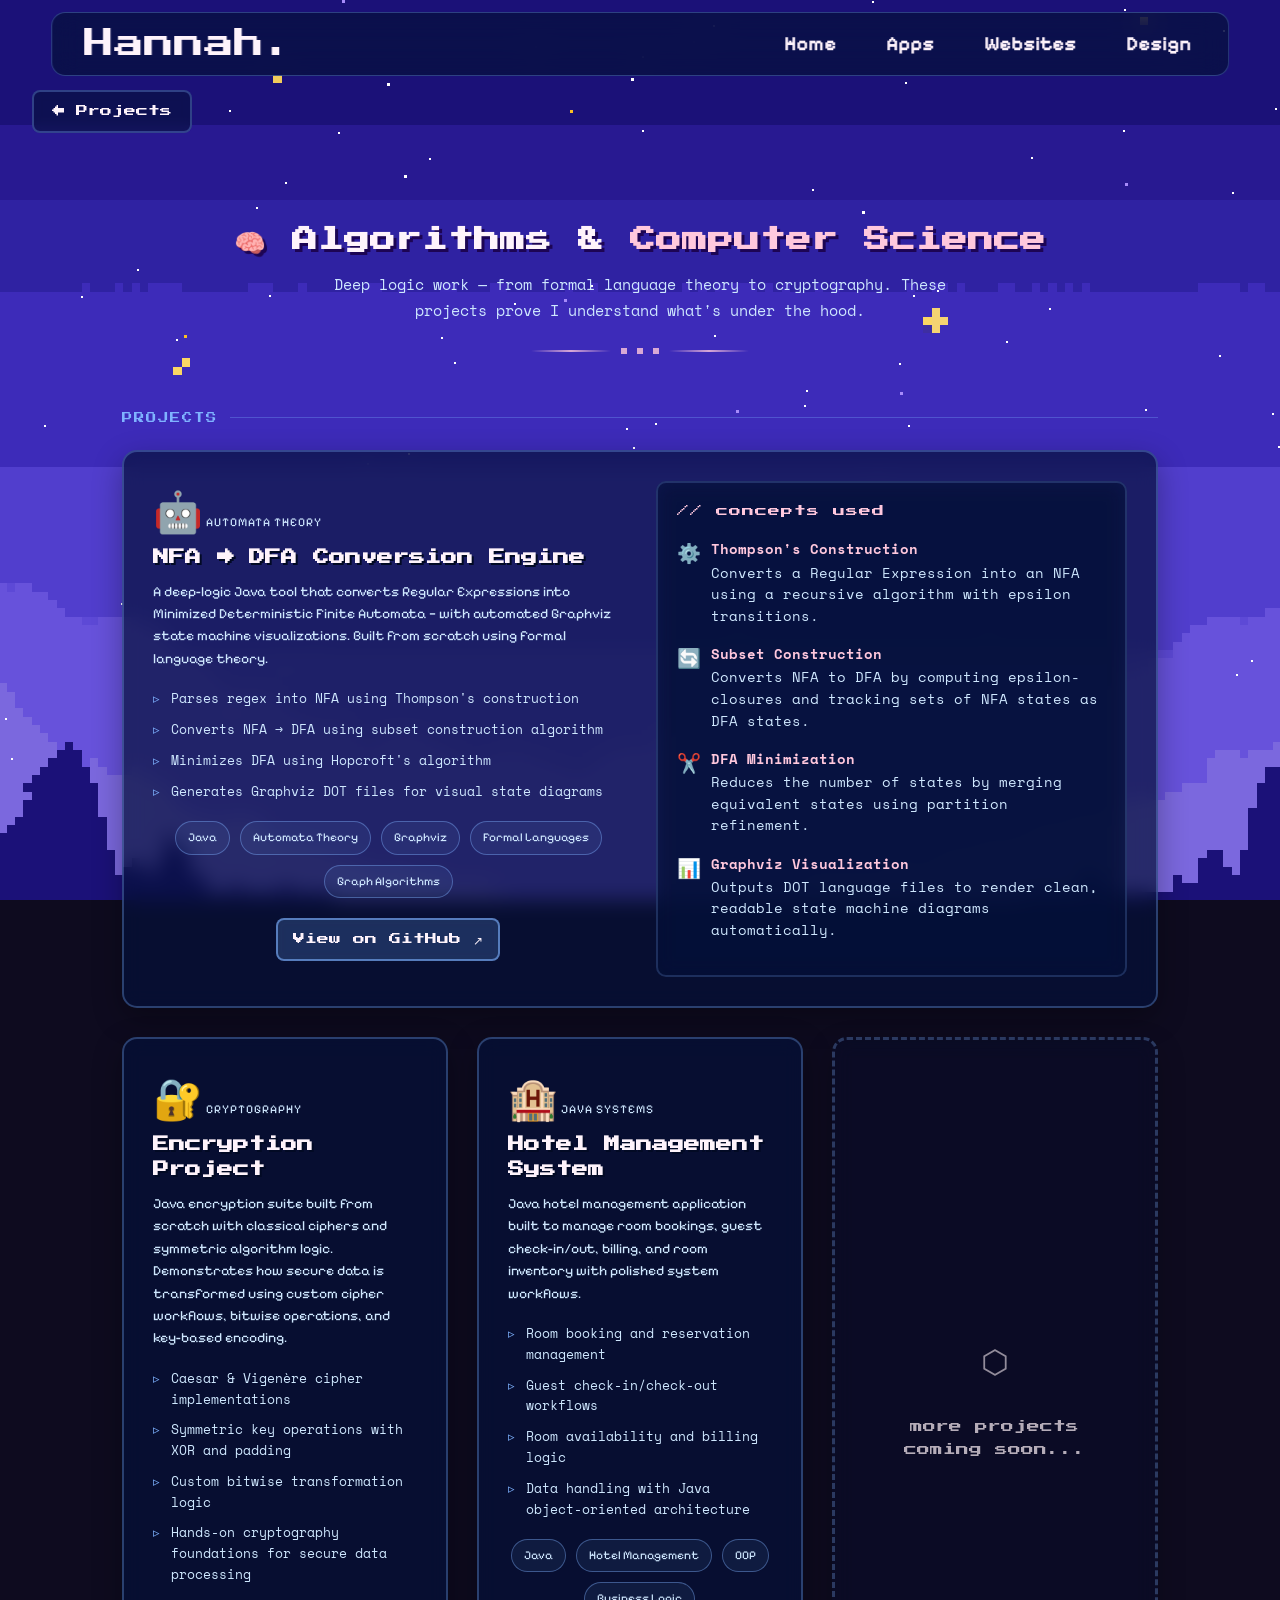
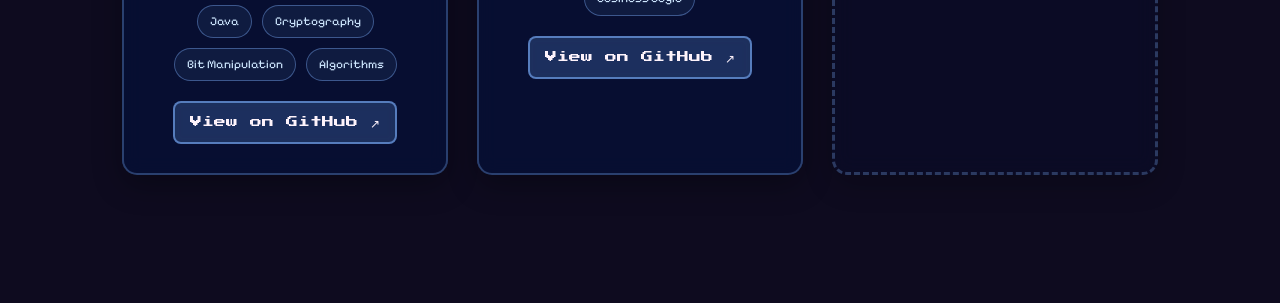
==== commit abfb9604: "portfolio update" ====
--- a/algorithms.html
+++ b/algorithms.html
@@ -11,25 +11,6 @@
 <link rel="stylesheet" href="mobile-fixes.css">
 <link rel="stylesheet" href="animations-patch.css">
 <script src="script.js" defer></script>
-<style>
-  /* Mobile Navigation Core Styles (animated max-height + hamburger -> X) */
-  :root { --nav-duration: 360ms; --nav-ease: cubic-bezier(0.2,0.9,0.2,1); }
-  .menu-toggle { display: none; flex-direction: column; justify-content: space-between; width: 32px; height: 24px; background: transparent; border: none; cursor: pointer; z-index: 1200; padding: 4px; }
-  .menu-toggle .bar { width: 100%; height: 3px; background-color: #fff; border-radius: 3px; transition: transform 280ms var(--nav-ease), opacity 180ms var(--nav-ease); transform-origin: center; display:block; }
-  .menu-toggle.is-active .bar:nth-child(1) { transform: translateY(9px) rotate(45deg); }
-  .menu-toggle.is-active .bar:nth-child(2) { opacity: 0; transform: scaleX(0); }
-  .menu-toggle.is-active .bar:nth-child(3) { transform: translateY(-9px) rotate(-45deg); }
-  @media (max-width: 768px) {
-    .menu-toggle { display: flex; }
-    .nav-links { display: flex; flex-direction: column; gap: 12px; position: absolute; top: calc(100% + 10px); right: 10px; background: rgba(14, 11, 31, 0.95); width: calc(100% - 20px); padding: 0.5rem 1rem; border-radius: 10px; box-shadow: 0 8px 20px rgba(0,0,0,0.4); max-height: 0; overflow: hidden; opacity: 0; transition: max-height var(--nav-duration) var(--nav-ease), opacity calc(var(--nav-duration) / 1.2) var(--nav-ease); }
-    .nav-links.active { max-height: 420px; opacity: 1; }
-    .nav-links li { width: 100%; }
-    .nav-links a { display: block; padding: 10px 12px; }
-  }
-  @media (prefers-reduced-motion: reduce) {
-    .menu-toggle .bar, .nav-links { transition: none !important; animation: none !important; }
-  }
-</style>
 </head>
 <body class="algorithms-page">
 
@@ -39,7 +20,7 @@
 <!-- navbar -->
 <header>
   <nav class="navbar">
-    <a href="index.html" class="logo">Portfolio</a>
+    <a href="index.html" class="logo">Hannah.</a>
     <button class="menu-toggle" aria-label="Toggle navigation menu" aria-expanded="false">
         <span class="bar"></span>
         <span class="bar"></span>
--- a/style.css
+++ b/style.css
@@ -573,6 +573,18 @@
   animation: fadeUpDown 2s infinite ease-in-out 0.3s;
 }
 
+.character2 {
+  width: 100%;
+  height: 450px;
+  background-image: url("imgs/character2.png");
+  background-size: contain;
+  background-repeat: no-repeat;
+  background-position: center bottom;
+  image-rendering: pixelated;
+  grid-column: 2;
+  grid-row: 1;
+}
+
 
 /* =====================================================
    7. ABOUT SECTION
@@ -583,12 +595,11 @@
   background-size: cover;
   background-position: center;
   image-rendering: pixelated;
-  min-height: 100vh;
-  display: flex;
-  flex-direction: column;
-  justify-content: center;
-  align-items: center;
-  padding: 50px 40px 40px;
+  display: grid;
+  grid-template-columns: minmax(320px, 1fr) minmax(240px, 380px);
+  align-items: center;
+  gap: 2rem;
+  padding: 50px 6vw 40px;
   position: relative;
 }
 
@@ -599,11 +610,13 @@
   border: 2px solid var(--color-border-pink);
   border-radius: 15px;
   max-width: 1000px;
-  width: 90%;
+  width: 100%;
   padding: clamp(30px, 5vw, 50px) clamp(30px, 8vw, 130px) clamp(30px, 5vw, 50px) clamp(30px, 5vw, 50px);
   box-shadow: 0 10px 30px rgba(0, 0, 0, 0.3);
   position: relative;
   z-index: 10;
+  grid-column: 1;
+  grid-row: 1;
 }
 
 .about-glass-box h1 {
@@ -654,8 +667,9 @@
   flex-direction: column;
   justify-content: center;
   align-items: center;
-  padding: 40px;
+  padding: 100px 20px;
   position: relative;
+  width: 100%;
 }
 
 .skills h1 {
@@ -668,11 +682,11 @@
 }
 
 .skills-container {
-  display: flex;
-  flex-wrap: wrap;
+  display: grid;
+  grid-template-columns: repeat(auto-fit, minmax(280px, 1fr));
   gap: 35px;
-  justify-content: center;
   max-width: 1000px;
+  width: 100%;
   margin: 40px auto 0;
   position: relative;
   z-index: 10;
@@ -685,11 +699,12 @@
   border: 2px solid var(--color-border-blue);
   border-radius: 15px;
   width: 100%;
-  max-width: 320px;
   padding: 35px 25px;
   text-align: left;
   box-shadow: 0 10px 30px rgba(0, 0, 0, 0.3);
   transition: transform 0.3s ease, box-shadow 0.3s ease, border-color 0.3s ease;
+  display: flex;
+  flex-direction: column;
 }
 
 .skill-glass-card:hover {
@@ -1451,6 +1466,9 @@
   #about {
     padding: 80px 16px 50px;
     background-attachment: scroll;
+    display: flex;
+    flex-direction: column;
+    justify-content: center;
   }
 
   .about-glass-box {
--- a/mobile-fixes.css
+++ b/mobile-fixes.css
@@ -12,12 +12,17 @@
 #skills {
   background-image: url("imgs/skills.png");
   background-size: cover;
-  background-position: center top;
+  background-position: center;
   background-repeat: no-repeat;
   background-attachment: scroll; /* fixed causes blank on iOS */
   position: relative;
-  padding: 100px 20px 80px;
+  padding: 120px 20px 100px;
   overflow: hidden;
+  width: 100%;
+  min-height: 100vh;
+  display: flex;
+  flex-direction: column;
+  justify-content: center;
 }
 
 /* Dark overlay so the pixel art reads through but cards stay legible */
@@ -293,8 +298,8 @@
   }
 
   .skills-container {
-    flex-direction: column !important;
-    align-items: center !important;
+    display: grid !important;
+    grid-template-columns: 1fr !important;
     gap: 16px !important;
     margin-top: 0 !important;
     width: 100% !important;
@@ -432,15 +437,14 @@
   }
 
   .skills-container {
-    flex-direction: row !important;
-    flex-wrap: wrap !important;
-    justify-content: center !important;
+    display: grid !important;
+    grid-template-columns: repeat(2, 1fr) !important;
     gap: 20px !important;
   }
 
   .skill-glass-card {
-    width: calc(50% - 10px) !important;
-    max-width: 340px !important;
+    width: 100% !important;
+    max-width: none !important;
   }
 }
 
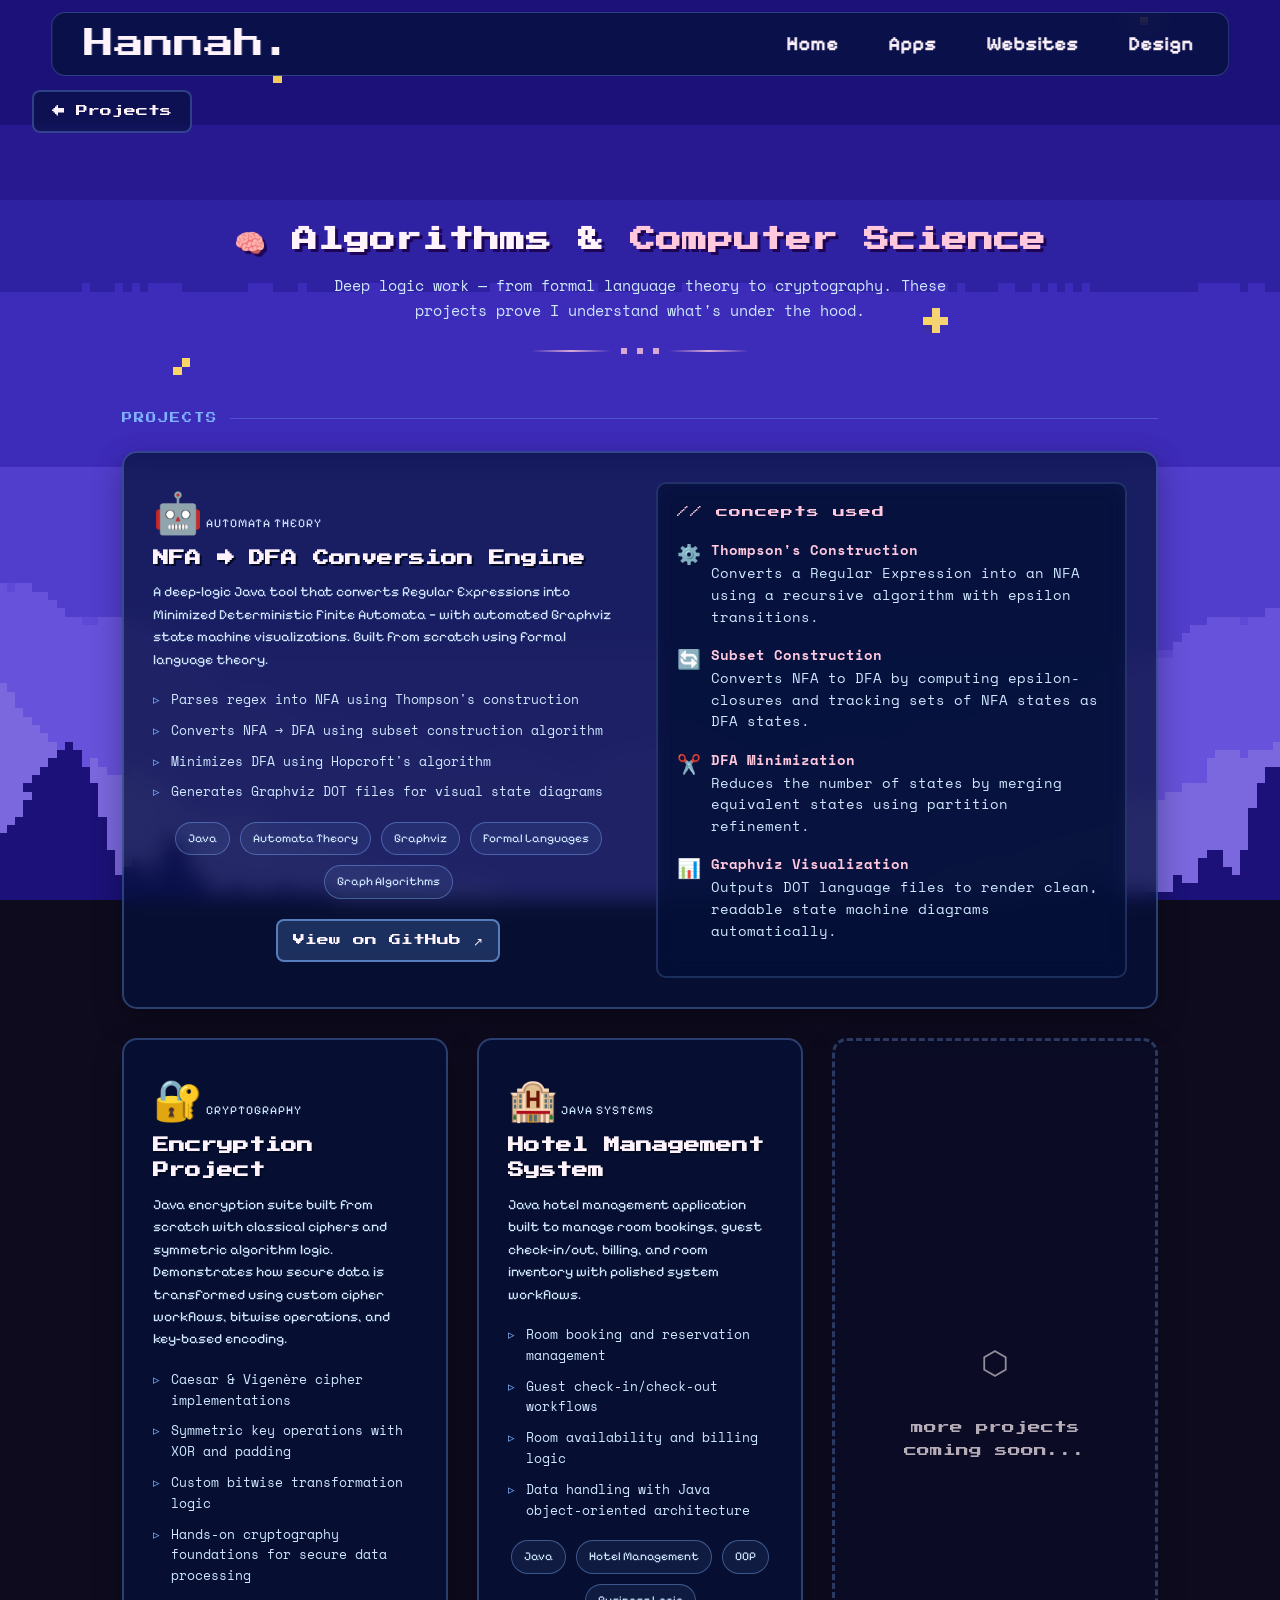
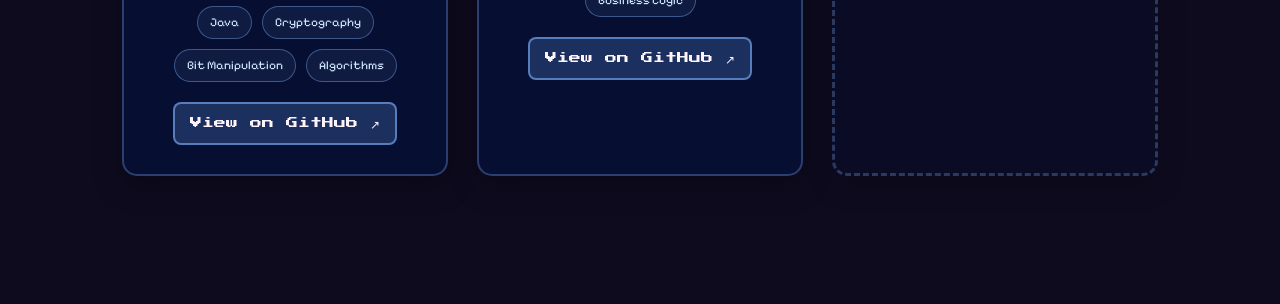
==== commit 8e1c26d9: "portfolio update" ====
--- a/algorithms.html
+++ b/algorithms.html
@@ -8,8 +8,6 @@
 <link rel="preconnect" href="https://fonts.gstatic.com" crossorigin>
 <link href="https://fonts.googleapis.com/css2?family=Press+Start+2P&family=Pixelify+Sans:wght@400..700&family=Space+Mono:ital,wght@0,400;0,700;1,400&display=swap" rel="stylesheet">
 <link rel="stylesheet" href="style.css">
-<link rel="stylesheet" href="mobile-fixes.css">
-<link rel="stylesheet" href="animations-patch.css">
 <script src="script.js" defer></script>
 </head>
 <body class="algorithms-page">
--- a/style.css
+++ b/style.css
@@ -1,25 +1,27 @@
 /* =====================================================
-   HANNAH'S PORTFOLIO — style.css
-   
+   HANNAH'S PORTFOLIO — style.css  (consolidated)
+
    TABLE OF CONTENTS
    -----------------
-   1.  CSS Variables & Root
-   2.  Base & Reset
-   3.  Typography Helpers
-   4.  Navigation
-   5.  Buttons & UI Components
-   6.  Hero Section
-   7.  About Section
-   8.  Skills Section
-   9.  Projects Section (index)
-  10.  Contact Section
-  11.  Sub-pages (Projects / Algorithms)
-  12.  Animations & Keyframes
-  13.  Scroll Utilities
-  14.  Media Queries — Tablet (≤ 900px)
-  15.  Media Queries — Mobile  (≤ 768px)
-  16.  Media Queries — Small   (≤ 600px / ≤ 480px)
-  17.  Accessibility
+    1.  CSS Variables & Root
+    2.  Base & Reset
+    3.  Typography Helpers
+    4.  Keyframes
+    5.  Navigation
+    6.  Buttons & UI Components
+    7.  Hero Section
+    8.  About Section
+    9.  Skills Section
+   10.  Projects Section (index)
+   11.  Contact Section          ← UNCHANGED from original
+   12.  Sub-pages (Projects / Algorithms)
+   13.  Scroll Utilities & Reveal
+   14.  Stars & City Decorations
+   15.  Cursor Trail
+   16.  Media Queries — Tablet  (≤ 900px)
+   17.  Media Queries — Mobile  (≤ 768px)
+   18.  Media Queries — Small   (≤ 600px / ≤ 480px / ≤ 400px)
+   19.  Accessibility
    ===================================================== */
 
 
@@ -27,25 +29,44 @@
    1. CSS VARIABLES & ROOT
    ===================================================== */
 :root {
-  /* Animation */
-  --anim-fast:   180ms;
-  --anim-mid:    360ms;
-  --anim-slow:   600ms;
-  --easing-snappy: cubic-bezier(0.2, 0.9, 0.2, 1);
-
-  /* Mobile nav */
+  /* ── Colors ── */
+  --color-text:        #fef3fb;
+  --color-accent:      #ffc8dd;
+  --color-accent-alt:  #cfe8ff;
+  --color-blue:        #7fb3ff;
+  --color-navy:        rgba(5, 17, 57, 0.70);
+  --color-purple:      rgba(42, 16, 53, 0.70);
+  --color-border-pink: rgba(255, 200, 221, 0.30);
+  --color-border-blue: rgba(127, 179, 255, 0.30);
+
+  /* ── Pixel-sky palette (shared by Skills / Projects bg) ── */
+  --sky-deep:          #050816;
+  --sky-mid:           #09122b;
+  --sky-blue:          #10265a;
+  --sky-bright:        #173f89;
+  --sky-bottom:        #0a1438;
+  --grid-blue:         rgba(127, 179, 255, 0.055);
+  --aurora-a:          rgba(125, 211, 252, 0.17);
+  --aurora-b:          rgba(196, 181, 253, 0.14);
+  --aurora-c:          rgba(45,  212, 191, 0.07);
+
+  /* ── Timing ── */
+  --t-instant:  80ms;
+  --t-fast:    160ms;
+  --t-mid:     280ms;
+  --t-slow:    480ms;
+  --t-reveal:  560ms;
+  --t-page:    420ms;
+
+  /* ── Easings ── */
+  --ease-snap:   cubic-bezier(0.00, 0.00, 0.20, 1.00);
+  --ease-out:    cubic-bezier(0.16, 1.00, 0.30, 1.00);
+  --ease-pop:    cubic-bezier(0.34, 1.56, 0.64, 1.00);
+  --ease-io:     cubic-bezier(0.45, 0.00, 0.55, 1.00);
+
+  /* ── Nav ── */
   --nav-duration: 360ms;
-  --nav-ease:     cubic-bezier(0.2, 0.9, 0.2, 1);
-
-  /* Colors */
-  --color-text:       #fef3fb;
-  --color-accent:     #ffc8dd;
-  --color-accent-alt: #cfe8ff;
-  --color-blue:       #7fb3ff;
-  --color-navy:       rgba(5, 17, 57, 0.7);
-  --color-purple:     rgba(42, 16, 53, 0.7);
-  --color-border-pink: rgba(255, 200, 221, 0.3);
-  --color-border-blue: rgba(127, 179, 255, 0.3);
+  --nav-ease:     cubic-bezier(0.20, 0.90, 0.20, 1.00);
 }
 
 
@@ -54,15 +75,13 @@
    ===================================================== */
 html {
   scroll-behavior: smooth;
-  background: radial-gradient(circle at top, rgba(173, 116, 255, 0.16), transparent 25%), #0e0b1f;
+  background: radial-gradient(circle at top, rgba(173,116,255,0.16), transparent 25%), #0e0b1f;
   color-scheme: dark;
 }
 
 *,
 *::before,
-*::after {
-  box-sizing: border-box;
-}
+*::after { box-sizing: border-box; }
 
 body {
   margin: 0;
@@ -71,30 +90,27 @@
   line-height: 1.6;
   color: var(--color-text);
   overflow-x: hidden;
-  background-color: transparent;
-}
-
-a {
-  color: inherit;
-  text-decoration: none;
-}
-
-a,
-button {
-  transition:
-    color            0.2s ease,
-    transform        0.2s ease,
-    background-color 0.2s ease,
-    border-color     0.2s ease,
-    box-shadow       0.2s ease;
-}
+  -webkit-font-smoothing: antialiased;
+  -webkit-tap-highlight-color: transparent;
+  background-color: #0e0b1f;
+  background-image: url("imgs/pixellab-ery-minimal-pixel-art-sky-back-1771496997042.png");
+  background-size: cover;
+  background-position: center bottom;
+  background-repeat: no-repeat;
+  background-attachment: fixed;
+  image-rendering: pixelated;
+}
+
+a                { color: inherit; text-decoration: none; }
+a, button        { transition: color var(--t-fast) var(--ease-snap),
+                               transform var(--t-mid) var(--ease-pop),
+                               background-color var(--t-mid) var(--ease-out),
+                               border-color var(--t-mid) var(--ease-out),
+                               box-shadow var(--t-mid) var(--ease-out); }
 
 a:hover,
 a:focus-visible,
-button:focus-visible {
-  outline: 2px dashed var(--color-accent);
-  outline-offset: 4px;
-}
+button:focus-visible { outline: 2px dashed var(--color-accent); outline-offset: 4px; }
 
 section {
   min-height: 100vh;
@@ -123,7 +139,7 @@
 .highlight-text {
   color: var(--color-accent-alt);
   font-weight: 700;
-  text-shadow: 0 0 8px rgba(207, 232, 255, 0.4);
+  text-shadow: 0 0 8px rgba(207,232,255,0.40);
 }
 
 .page-category-descriptor {
@@ -137,7 +153,87 @@
 
 
 /* =====================================================
-   4. NAVIGATION
+   4. KEYFRAMES
+   ===================================================== */
+
+/* ── Background decorations ── */
+@keyframes gridMove {
+  from { transform: translateY(0);    }
+  to   { transform: translateY(30px); }
+}
+
+@keyframes auroraDrift {
+  0%   { transform: translateX(-2%) translateY(0%);   }
+  100% { transform: translateX(2%)  translateY(-3%);  }
+}
+
+/* ── Page entrance ── */
+@keyframes pixelSlideUp {
+  0%   { opacity: 0; transform: translateY(20px); filter: blur(1.5px); }
+  60%  { opacity: 1; filter: blur(0); }
+  100% { opacity: 1; transform: translateY(0); }
+}
+
+@keyframes pixelFadeIn {
+  from { opacity: 0; }
+  to   { opacity: 1; }
+}
+
+/* ── Stars ── */
+@keyframes twinkle {
+  0%, 100% { opacity: 0.15; transform: scale(1);   }
+  50%       { opacity: 1;   transform: scale(1.5); }
+}
+
+@keyframes shootingStar {
+  0%   { opacity: 0; transform: translateX(0)    translateY(0);    }
+  10%  { opacity: 1; }
+  100% { opacity: 0; transform: translateX(90px) translateY(35px); }
+}
+
+/* ── UI ── */
+@keyframes scrollPulse {
+  0%, 100% { opacity: 0.35; transform: translateX(-50%) translateY(0);   }
+  50%       { opacity: 0.90; transform: translateX(-50%) translateY(7px); }
+}
+
+@keyframes btnGlow {
+  0%, 100% { box-shadow: 0 6px 18px rgba(127,179,255,0.35); }
+  50%       { box-shadow: 0 9px 26px rgba(127,179,255,0.60); }
+}
+
+@keyframes shimmer {
+  0%   { left: -80%; }
+  100% { left: 140%; }
+}
+
+@keyframes winFlicker {
+  0%, 90%, 100% { opacity: var(--win-base, 0.7); }
+  92%            { opacity: 0.10; }
+  94%            { opacity: var(--win-base, 0.7); }
+  96%            { opacity: 0.20; }
+}
+
+/* ── Scroll-reveal ── */
+@keyframes forceShow {
+  to { opacity: 1; transform: translateY(0) scale(1); }
+}
+
+/* ── Cursor trail ── */
+@keyframes pixelFade {
+  0%   { opacity: 0.7; transform: scale(1);   }
+  100% { opacity: 0;   transform: scale(0.3); }
+}
+
+/* ── Hero scroll indicator ── */
+@keyframes fadeUpDown {
+  0%, 100% { opacity: 0.4; transform: translateY(0);   }
+  50%       { opacity: 1.0; transform: translateY(5px); }
+}
+
+
+/* =====================================================
+   5. NAVIGATION
    ===================================================== */
 .navbar {
   position: fixed;
@@ -158,36 +254,43 @@
   -webkit-backdrop-filter: blur(14px);
   border: 1px solid var(--color-border-pink);
   border-radius: 14px;
-  transition: background 0.3s ease, border-color 0.3s ease;
+  /* transitions */
+  transition:
+    background   var(--t-mid) var(--ease-out),
+    border-color var(--t-mid) var(--ease-out),
+    box-shadow   var(--t-mid) var(--ease-out);
+  /* entrance */
+  animation: pixelFadeIn var(--t-page) var(--ease-out) both;
+  animation-delay: 60ms;
+  will-change: opacity;
 }
 
 .navbar.scrolled {
-  background: rgba(42, 16, 53, 0.85);
-  border-color: rgba(255, 200, 221, 0.5);
-  box-shadow: 0 5px 20px rgba(0, 0, 0, 0.5);
-}
-
-/* Navy variant (Skills / Contact sections) */
+  background: rgba(42,16,53,0.88);
+  border-color: rgba(255,200,221,0.55);
+  box-shadow: 0 5px 20px rgba(0,0,0,0.50);
+}
+
 .navbar.navy-nav {
-  background: rgba(5, 17, 57, 0.7);
-  border-color: rgba(127, 179, 255, 0.3);
+  background: rgba(5,17,57,0.72);
+  border-color: rgba(127,179,255,0.30);
 }
 
 .navbar.navy-nav.scrolled {
-  background: rgba(5, 17, 57, 0.85);
-  border-color: rgba(127, 179, 255, 0.5);
+  background: rgba(5,17,57,0.88);
+  border-color: rgba(127,179,255,0.55);
 }
 
 body.projects-page .navbar,
 body.algorithms-page .navbar {
-  background: rgba(5, 17, 57, 0.7);
-  border-color: rgba(127, 179, 255, 0.3);
+  background: rgba(5,17,57,0.72);
+  border-color: rgba(127,179,255,0.30);
 }
 
 body.projects-page .navbar.scrolled,
 body.algorithms-page .navbar.scrolled {
-  background: rgba(5, 17, 57, 0.85);
-  border-color: rgba(127, 179, 255, 0.5);
+  background: rgba(5,17,57,0.88);
+  border-color: rgba(127,179,255,0.55);
 }
 
 /* Logo */
@@ -201,11 +304,11 @@
   text-decoration: none;
 }
 
-/* Desktop nav links */
+/* Desktop links */
 .nav-links {
   list-style: none;
   margin: 0;
-  padding: 5px;
+  padding: 3px;
   display: flex;
   gap: 50px;
   font-family: "Pixelify Sans", monospace;
@@ -213,46 +316,62 @@
 }
 
 .nav-links a {
+  position: relative;
+  display: inline-block;
   color: var(--color-text);
   font-size: clamp(16px, 3vw, 20px);
   font-weight: bold;
   font-family: "Pixelify Sans", monospace;
   text-decoration: none;
+  transition:
+    color       var(--t-fast) var(--ease-snap),
+    text-shadow var(--t-fast) var(--ease-snap),
+    background  var(--t-fast) var(--ease-snap);
+  transform: none !important;
+}
+
+/* Pixel underline */
+.nav-links a::after {
+  content: "";
+  position: absolute;
+  bottom: -4px;
+  left: 0;
+  width: 0;
+  height: 2px;
+  background: var(--color-accent);
+  image-rendering: pixelated;
+  transition: width var(--t-mid) var(--ease-snap);
 }
 
 .nav-links a:hover {
   color: #d0bfff;
-  text-shadow: 0 0 8px #fff;
-  transform: scale(1.1);
-  display: inline-block;
-}
-
-.nav-links a:active {
-  transform: scale(0.95);
-  color: var(--color-accent-alt);
-}
+  text-shadow: 0 0 6px rgba(208,191,255,0.70), 0 0 14px rgba(208,191,255,0.30);
+}
+
+.nav-links a:hover::after,
+.nav-links a.active::after { width: 100%; }
 
 .nav-links a.active {
   color: var(--color-accent);
-  background: rgba(255, 200, 221, 0.06);
+  background: rgba(255,200,221,0.06);
   padding: 6px 10px;
   border-radius: 8px;
-  box-shadow: 0 6px 14px rgba(95, 140, 255, 0.06);
-  transform: translateY(-2px) scale(1.03);
-}
-
-/* ── Hamburger toggle ── */
+  box-shadow: 0 6px 14px rgba(95,140,255,0.06);
+  transform: none !important;
+}
+
+/* ── Hamburger ── */
 .menu-toggle {
   display: none;
   flex-direction: column;
   justify-content: space-between;
-  width: 32px;
-  height: 24px;
+  width: 44px;
+  height: 44px;
   background: transparent;
   border: none;
   cursor: pointer;
   z-index: 1200;
-  padding: 4px;
+  padding: 14px 10px;
 }
 
 .menu-toggle .bar {
@@ -263,8 +382,8 @@
   border-radius: 3px;
   transform-origin: center;
   transition:
-    transform 280ms var(--nav-ease),
-    opacity   180ms var(--nav-ease);
+    transform var(--t-mid) var(--ease-pop),
+    opacity   var(--t-fast) var(--ease-out);
 }
 
 .menu-toggle.is-active .bar:nth-child(1) { transform: translateY(9px)  rotate(45deg);  }
@@ -273,74 +392,103 @@
 
 
 /* =====================================================
-   5. BUTTONS & UI COMPONENTS
+   6. BUTTONS & UI COMPONENTS
    ===================================================== */
 
-/* ── Hero navigation buttons ── */
+/* ── Shared button transition base ── */
+.hero-nav-btn,
+.contact-btn,
+.quest-btn,
+.card-btn,
+.back-home-btn,
+.back-nav-btn {
+  transition:
+    color            var(--t-fast) var(--ease-snap),
+    background-color var(--t-mid)  var(--ease-out),
+    border-color     var(--t-mid)  var(--ease-out),
+    box-shadow       var(--t-mid)  var(--ease-out),
+    transform        var(--t-mid)  var(--ease-pop),
+    opacity          var(--t-fast) var(--ease-snap);
+}
+
+/* ── Hero nav buttons ── */
 .hero-nav-btn {
+  position: relative;
+  overflow: hidden;
   background: var(--color-purple);
   backdrop-filter: blur(10px);
   -webkit-backdrop-filter: blur(10px);
   border: 2px solid var(--color-border-pink);
-  box-shadow: 0 5px 15px rgba(0, 0, 0, 0.2);
+  box-shadow: 0 5px 15px rgba(0,0,0,0.20);
   border-radius: 15px;
   color: var(--color-text);
   font-family: "Pixelify Sans", monospace;
   font-size: clamp(16px, 3vw, 20px);
   font-weight: bold;
-  padding: clamp(8px, 2vw, 10px) clamp(16px, 4vw, 25px);
+  padding: clamp(8px,2vw,10px) clamp(16px,4vw,25px);
   cursor: pointer;
   text-decoration: none;
   display: flex;
   align-items: center;
 }
 
+/* Shimmer sweep */
+.hero-nav-btn::before {
+  content: "";
+  position: absolute;
+  top: 0; left: -80%;
+  width: 55%; height: 100%;
+  background: linear-gradient(90deg, transparent, rgba(255,200,221,0.16), transparent);
+  transform: skewX(-20deg);
+  pointer-events: none;
+}
+
+.hero-nav-btn:hover::before { animation: shimmer var(--t-slow) var(--ease-out) forwards; }
+
 .hero-nav-btn:hover {
   color: var(--color-accent);
-  border-color: rgba(255, 200, 221, 0.8);
-  box-shadow: 0 0 15px rgba(255, 200, 221, 0.3);
-  transform: scale(1.05);
+  border-color: rgba(255,200,221,0.80);
+  box-shadow: 0 6px 20px rgba(255,200,221,0.38), 0 0 0 1px rgba(255,200,221,0.18);
+  transform: translateY(-3px) !important;
+}
+
+.hero-nav-btn:active {
+  transform: translateY(1px) scale(0.97) !important;
+  transition-duration: var(--t-instant) !important;
 }
 
 .resume-btn {
-  background: rgba(42, 16, 53, 0.6) !important;
+  background: rgba(42,16,53,0.60) !important;
   font-size: 14px;
   padding: 8px 15px;
 }
 
-.resume-btn:hover {
-  background: rgba(42, 16, 53, 0.9) !important;
-  transform: scale(1.05);
-}
+.resume-btn:hover { background: rgba(42,16,53,0.92) !important; }
 
 .github-btn {
   padding: 10px;
-  width: 50px;
-  height: 50px;
+  width: 50px; height: 50px;
   justify-content: center;
   align-items: center;
 }
 
 .pixel-icon {
-  width: 30px;
-  height: 30px;
+  width: 30px; height: 30px;
   filter: invert(100%);
   image-rendering: pixelated;
 }
 
-/* ── Back to home (sub-pages) ── */
+/* ── Back to home (sub-pages, fixed) ── */
 .back-home-btn {
   position: fixed;
-  top: 20px;
-  left: 20px;
-  background: rgba(5, 17, 57, 0.75);
+  top: 20px; left: 20px;
+  background: rgba(5,17,57,0.75);
   backdrop-filter: blur(18px);
   -webkit-backdrop-filter: blur(18px);
-  border: 2px solid rgba(127, 179, 255, 0.35);
-  box-shadow: 0 8px 20px rgba(0, 0, 0, 0.25);
+  border: 2px solid rgba(127,179,255,0.35);
+  box-shadow: 0 8px 20px rgba(0,0,0,0.25);
   border-radius: 999px;
-  min-width: 110px;
-  height: 48px;
+  min-width: 110px; height: 48px;
   padding: 0 18px;
   display: flex;
   align-items: center;
@@ -352,46 +500,62 @@
   font-weight: bold;
   text-decoration: none;
   z-index: 1000;
-  transition: transform 0.2s, box-shadow 0.2s, background 0.2s, border-color 0.2s;
 }
 
 .back-home-btn:hover {
-  transform: scale(1.05);
-  box-shadow: 0 10px 22px rgba(95, 140, 255, 0.35);
+  transform: translateY(-2px) !important;
+  box-shadow: 0 10px 22px rgba(95,140,255,0.35);
   color: #fff;
-  background: rgba(5, 17, 57, 0.95);
-  border-color: rgba(127, 179, 255, 0.55);
-}
-
-/* ── Back to Projects (sub-page inline button) ── */
+  background: rgba(5,17,57,0.95);
+  border-color: rgba(127,179,255,0.55);
+}
+
+.back-home-btn:active {
+  transform: translateY(0) scale(0.97) !important;
+  transition-duration: var(--t-instant) !important;
+}
+
+/* ── Back to Projects (inline, sub-pages) ── */
 .back-nav-btn {
-  display: inline-flex;
+  position: relative !important;
+  top: auto !important; left: auto !important;
+  display: inline-flex !important;
   align-items: center;
   font-family: "Press Start 2P", cursive;
   font-size: 12px;
   color: var(--color-text);
-  background: rgba(5, 17, 57, 0.6);
+  background: rgba(5,17,57,0.60);
   backdrop-filter: blur(5px);
   -webkit-backdrop-filter: blur(5px);
   border: 2px solid var(--color-border-blue);
   padding: 10px 18px;
   border-radius: 8px;
   text-decoration: none;
-  margin-bottom: 2rem;
-  transition: all 0.3s ease;
+  margin: 90px 0 0 clamp(16px, 4vw, 2rem) !important;
+  z-index: 10;
 }
 
 .back-nav-btn:hover {
-  background: rgba(5, 17, 57, 0.9);
+  background: rgba(5,17,57,0.92);
   color: #fff;
-  transform: translateY(-2px);
-  border-color: rgba(127, 179, 255, 0.8);
-  box-shadow: 0 5px 15px rgba(127, 179, 255, 0.2);
+  transform: translateY(-2px) !important;
+  border-color: rgba(127,179,255,0.80);
+  box-shadow: 0 5px 15px rgba(127,179,255,0.20);
+}
+
+.back-nav-btn:active {
+  transform: translateY(0) scale(0.97) !important;
+  transition-duration: var(--t-instant) !important;
+}
+
+body.algorithms-page .back-nav-btn,
+body.projects-page   .back-nav-btn {
+  margin: 90px 0 -0.5rem clamp(16px, 4vw, 2rem) !important;
 }
 
 /* ── Contact buttons ── */
 .contact-btn {
-  background: rgba(5, 17, 57, 0.6);
+  background: rgba(5,17,57,0.60);
   backdrop-filter: blur(5px);
   -webkit-backdrop-filter: blur(5px);
   color: var(--color-text);
@@ -401,29 +565,30 @@
   border: 2px solid var(--color-border-blue);
   border-radius: 8px;
   text-decoration: none;
-  transition: all 0.3s ease;
-  box-shadow: 0 5px 15px rgba(0, 0, 0, 0.2);
+  box-shadow: 0 5px 15px rgba(0,0,0,0.20);
 }
 
 .contact-btn:hover {
-  transform: translateY(-2px);
-  border-color: rgba(127, 179, 255, 0.8);
-  box-shadow: 0 0 15px rgba(127, 179, 255, 0.3);
-  background: rgba(5, 17, 57, 0.9);
+  transform: translateY(-3px) !important;
+  border-color: rgba(127,179,255,0.80);
+  animation: btnGlow 1.5s var(--ease-io) infinite;
+  background: rgba(5,17,57,0.92);
   color: #fff;
 }
 
 .contact-btn:active {
-  transform: translateY(0);
+  transform: translateY(0) !important;
+  animation: none;
   box-shadow: none;
-}
-
-/* ── Quest / sub-page CTA button ── */
+  transition-duration: var(--t-instant) !important;
+}
+
+/* ── Quest button ── */
 .quest-btn {
   display: inline-block;
   margin-top: 12px;
   padding: 8px 12px;
-  background: rgba(5, 17, 57, 0.6);
+  background: rgba(5,17,57,0.60);
   backdrop-filter: blur(5px);
   -webkit-backdrop-filter: blur(5px);
   border: 2px solid var(--color-border-blue);
@@ -432,17 +597,17 @@
   font-size: 12px;
   border-radius: 6px;
   text-decoration: none;
-  transition: all 0.3s ease;
 }
 
 .quest-btn:hover {
-  background: rgba(5, 17, 57, 0.9);
+  background: rgba(5,17,57,0.92);
   color: #fff;
-  border-color: rgba(127, 179, 255, 0.8);
-  box-shadow: 0 0 15px rgba(127, 179, 255, 0.3);
-}
-
-/* ── Algorithm/project page card buttons ── */
+  border-color: rgba(127,179,255,0.80);
+  box-shadow: 0 0 15px rgba(127,179,255,0.30);
+  transform: translateY(-2px) !important;
+}
+
+/* ── Algorithm / project card buttons ── */
 .card-btn {
   display: inline-block;
   padding: 10px 15px;
@@ -450,27 +615,26 @@
   font-family: "Press Start 2P", cursive;
   font-size: 12px;
   text-decoration: none;
-  transition: all 0.3s ease;
 }
 
 .card-btn.primary {
-  background: rgba(127, 179, 255, 0.2);
+  background: rgba(127,179,255,0.20);
   backdrop-filter: blur(5px);
   -webkit-backdrop-filter: blur(5px);
   color: var(--color-text);
-  border: 2px solid rgba(127, 179, 255, 0.6);
+  border: 2px solid rgba(127,179,255,0.60);
 }
 
 .card-btn.primary:hover {
-  background: rgba(127, 179, 255, 0.4);
+  background: rgba(127,179,255,0.40);
   color: #fff;
-  transform: translateY(-2px);
+  transform: translateY(-2px) !important;
   border-color: var(--color-blue);
-  box-shadow: 0 0 15px rgba(127, 179, 255, 0.5);
+  box-shadow: 0 0 15px rgba(127,179,255,0.50);
 }
 
 .card-btn.secondary {
-  background: rgba(5, 17, 57, 0.6);
+  background: rgba(5,17,57,0.60);
   backdrop-filter: blur(5px);
   -webkit-backdrop-filter: blur(5px);
   color: var(--color-text);
@@ -478,30 +642,33 @@
 }
 
 .card-btn.secondary:hover {
-  background: rgba(5, 17, 57, 0.9);
+  background: rgba(5,17,57,0.92);
   color: #fff;
-  transform: translateY(-2px);
-  border-color: rgba(127, 179, 255, 0.8);
-  box-shadow: 0 0 15px rgba(127, 179, 255, 0.3);
+  transform: translateY(-2px) !important;
+  border-color: rgba(127,179,255,0.80);
+  box-shadow: 0 0 15px rgba(127,179,255,0.30);
 }
 
 
 /* =====================================================
-   6. HERO SECTION
+   7. HERO SECTION
    ===================================================== */
 #hero {
-  background-image: url("imgs/hero section bg.png");
+  background-image: url("imgs/hero.png");
   background-size: cover;
   background-position: center;
   background-repeat: no-repeat;
+  background-attachment: fixed;
   image-rendering: pixelated;
   min-height: calc(100vh - 40px);
-  display: grid;
-  grid-template-columns: minmax(320px, 1fr) minmax(240px, 380px);
-  align-items: center;
+  display: flex;
+  flex-direction: column;
+  align-items: center;
+  justify-content: center;
   gap: 2rem;
   padding: 120px 6vw 80px;
   position: relative;
+  text-align: center;
 }
 
 .hero-content {
@@ -512,9 +679,64 @@
   border-radius: 15px;
   border: 2px solid var(--color-border-pink);
   max-width: 950px;
-  text-align: left;
-  box-shadow: 0 10px 30px rgba(0, 0, 0, 0.3);
-}
+  width: min(100%, 950px);
+  text-align: center;
+  display: flex;
+  flex-direction: column;
+  align-items: center;
+  box-shadow: 0 10px 30px rgba(0,0,0,0.30);
+  /* entrance handled via .reveal (unified with skills) */
+  will-change: transform, opacity;
+}
+
+#hero-buttons-container {
+  display: flex;
+  flex-direction: column;
+  align-items: center;
+  gap: 1rem;
+  margin-top: 2rem;
+  width: min(100%, 500px);
+  margin-left: auto;
+  margin-right: auto;
+  /* entrance handled via .reveal (unified with skills) */
+  will-change: transform, opacity;
+  justify-content: center;
+}
+
+.hero-secondary-buttons {
+  display: flex;
+  gap: 12px;
+  flex-wrap: wrap;
+  justify-content: center;
+  width: auto;
+  align-items: center;
+  margin: 0 auto;
+}
+
+.hero-primary-btn {
+  width: 100%;
+  max-width: 420px;
+  margin-top: 0;
+  padding: clamp(12px, 2.5vw, 16px) clamp(20px, 4vw, 30px);
+  font-size: clamp(18px, 2.5vw, 24px);
+  justify-content: center;
+  align-items: center;
+}
+
+.hero-nav-btn.btn-small {
+  padding: clamp(10px, 1.5vw, 14px) clamp(16px, 3vw, 22px);
+  font-size: clamp(13px, 1.5vw, 15px);
+}
+
+.github-btn {
+  padding: 10px;
+  width: 52px;
+  height: 52px;
+  justify-content: center;
+  align-items: center;
+}
+
+
 
 .hero-content h1 {
   font-family: "Press Start 2P", cursive;
@@ -524,7 +746,7 @@
   font-size: clamp(20px, 4vw, 28px);
   line-height: 1.8;
   text-shadow: 3px 3px 0px #1d0554;
-  text-align: left;
+  text-align: center;
 }
 
 .headsentence {
@@ -533,22 +755,13 @@
   font-size: clamp(14px, 3vw, 16px);
   margin-top: 20px;
   line-height: 1.8;
-  text-align: left;
+  text-align: center;
   text-shadow:
-    2px 2px 0px #4a1e5d,
-   -1px -1px 0px #4a1e5d,
-    1px -1px 0px #4a1e5d,
-   -1px  1px 0px #4a1e5d,
-    1px  1px 0px #4a1e5d;
-}
-
-#hero-buttons-container {
-  display: flex;
-  align-items: center;
-  gap: 15px;
-  margin-top: 30px;
-  flex-wrap: wrap;
-  justify-content: flex-start;
+     2px  2px 0px #4a1e5d,
+    -1px -1px 0px #4a1e5d,
+     1px -1px 0px #4a1e5d,
+    -1px  1px 0px #4a1e5d,
+     1px  1px 0px #4a1e5d;
 }
 
 .scroll-indicator {
@@ -562,61 +775,50 @@
   gap: 6px;
   font-family: "Press Start 2P", cursive;
   font-size: 10px;
-  color: rgba(254, 243, 251, 0.5);
+  color: rgba(254,243,251,0.50);
   letter-spacing: 2px;
   text-transform: uppercase;
-  animation: fadeUpDown 2s infinite ease-in-out;
+  animation: scrollPulse 2.4s var(--ease-io) infinite;
 }
 
 .scroll-arrow {
   font-size: 14px;
-  animation: fadeUpDown 2s infinite ease-in-out 0.3s;
-}
-
-.character2 {
-  width: 100%;
-  height: 450px;
-  background-image: url("imgs/character2.png");
-  background-size: contain;
-  background-repeat: no-repeat;
-  background-position: center bottom;
-  image-rendering: pixelated;
-  grid-column: 2;
-  grid-row: 1;
+  animation: none;
 }
 
 
 /* =====================================================
-   7. ABOUT SECTION
+   8. ABOUT SECTION
    ===================================================== */
 #about {
-  background-image: url("imgs/pixellab--Pastel-pink-gradient-sky-back-1771431797413.png");
-  background-attachment: fixed;
+  background-image: url("imgs/hero.png");
   background-size: cover;
   background-position: center;
+  background-repeat: no-repeat;
+  background-attachment: fixed;
   image-rendering: pixelated;
-  display: grid;
-  grid-template-columns: minmax(320px, 1fr) minmax(240px, 380px);
-  align-items: center;
+  display: flex;
+  flex-direction: column;
+  align-items: center;
+  justify-content: center;
   gap: 2rem;
   padding: 50px 6vw 40px;
   position: relative;
+  text-align: center;
 }
 
 .about-glass-box {
-  background-color: rgba(42, 16, 53, 0.85);
+  background-color: rgba(42,16,53,0.87);
   backdrop-filter: blur(10px);
   -webkit-backdrop-filter: blur(10px);
   border: 2px solid var(--color-border-pink);
   border-radius: 15px;
   max-width: 1000px;
-  width: 100%;
-  padding: clamp(30px, 5vw, 50px) clamp(30px, 8vw, 130px) clamp(30px, 5vw, 50px) clamp(30px, 5vw, 50px);
-  box-shadow: 0 10px 30px rgba(0, 0, 0, 0.3);
+  width: min(100%, 1000px);
+  padding: clamp(30px,5vw,50px) clamp(30px,8vw,130px) clamp(30px,5vw,50px) clamp(30px,5vw,50px);
+  box-shadow: 0 10px 30px rgba(0,0,0,0.30);
   position: relative;
   z-index: 10;
-  grid-column: 1;
-  grid-row: 1;
 }
 
 .about-glass-box h1 {
@@ -626,50 +828,99 @@
   margin-top: 0;
   margin-bottom: 30px;
   text-shadow: 3px 3px 0px #1d0554;
-  text-align: left;
+  text-align: center;
 }
 
 .about-text-blocks {
   display: flex;
   flex-direction: column;
   gap: 20px;
-}
-
-/* ── Scroll reveal ── */
-.reveal {
-  opacity: 0;
-  transform: translateY(24px);
-  transition:
-    opacity   0.55s cubic-bezier(0.16, 1, 0.3, 1),
-    transform 0.55s cubic-bezier(0.16, 1, 0.3, 1);
-}
-
-.reveal.visible {
-  opacity: 1;
-  transform: translateY(0);
-}
-
-.reveal:nth-child(2) { transition-delay: 0.07s; }
-.reveal:nth-child(3) { transition-delay: 0.14s; }
-.reveal:nth-child(4) { transition-delay: 0.21s; }
+  align-items: center;
+}
 
 
 /* =====================================================
-   8. SKILLS SECTION
+   9. SKILLS SECTION
+   ── Background: pixel-sky image + aurora + grid overlay
+   ── Image: pixellab-ery-minimal-pixel-art-sky-back.png
    ===================================================== */
 #skills {
-  background-image: url("imgs/skills.png");
-  background-size: cover;
-  background-position: center;
-  image-rendering: crisp-edges;
+  position: relative;
+  isolation: isolate;
+  overflow: hidden;
+
   min-height: 100vh;
+  min-height: 100dvh;
+  height: auto;
+  padding: 120px 20px 100px;
   display: flex;
   flex-direction: column;
   justify-content: center;
   align-items: center;
-  padding: 100px 20px;
+}
+
+/* Dark scrim so cards stay legible over the pixel art */
+#skills::before {
+  content: "";
+  position: absolute;
+  inset: 0;
+  z-index: 0;
+  pointer-events: none;
+  /* removed scrim per request — allow pixel sky to show through */
+  background: none;
+}
+
+/* Pixel-grid overlay */
+#skills::after {
+  content: "";
+  position: absolute;
+  inset: 0;
+  z-index: 0;
+  pointer-events: none;
+  background-image:
+    radial-gradient(circle, rgba(255,255,255,0.80) 1px, transparent 1px),
+    radial-gradient(circle, rgba(255,255,255,0.55) 1px, transparent 1px),
+    radial-gradient(circle, rgba(255,255,255,0.35) 1px, transparent 1px),
+    linear-gradient(var(--grid-blue) 1px, transparent 1px),
+    linear-gradient(90deg, var(--grid-blue) 1px, transparent 1px);
+  background-size:
+    170px 170px,
+    250px 250px,
+    330px 330px,
+    30px 30px,
+    30px 30px;
+  background-position:
+    42px 32px,
+    130px 148px,
+    210px 82px,
+    0 0, 0 0;
+  opacity: 0.30;
+  image-rendering: pixelated;
+  animation: gridMove 22s linear infinite;
+}
+
+/* All skills content above overlays */
+.skills,
+.skills-container,
+.skill-glass-card,
+#skills h1 {
   position: relative;
+  z-index: 5;
+}
+
+#skills,
+.skills,
+.skills-container {
+  height: auto !important;
+  max-height: none !important;
+  overflow: visible !important;
+}
+
+.skills {
   width: 100%;
+  display: flex;
+  flex-direction: column;
+  align-items: center;
 }
 
 .skills h1 {
@@ -677,8 +928,10 @@
   color: var(--color-text);
   font-size: clamp(22px, 4vw, 28px);
   margin-bottom: 40px;
-  text-shadow: 3px 3px 0px #020a24;
   text-align: center;
+  text-shadow:
+    3px 3px 0px #020a24,
+    0 0 20px rgba(127,179,255,0.40);
 }
 
 .skills-container {
@@ -688,36 +941,99 @@
   max-width: 1000px;
   width: 100%;
   margin: 40px auto 0;
-  position: relative;
-  z-index: 10;
 }
 
 .skill-glass-card {
-  background-color: rgba(5, 17, 57, 0.7);
-  backdrop-filter: blur(10px);
-  -webkit-backdrop-filter: blur(10px);
-  border: 2px solid var(--color-border-blue);
+  background-color: rgba(5,17,57,0.84) !important;
+  backdrop-filter: blur(18px) !important;
+  -webkit-backdrop-filter: blur(18px) !important;
+  border: 2px solid rgba(127,179,255,0.45) !important;
   border-radius: 15px;
   width: 100%;
   padding: 35px 25px;
   text-align: left;
-  box-shadow: 0 10px 30px rgba(0, 0, 0, 0.3);
-  transition: transform 0.3s ease, box-shadow 0.3s ease, border-color 0.3s ease;
+  box-shadow:
+    0 8px 32px rgba(0,0,0,0.52),
+    0 0 0 1px rgba(127,179,255,0.08),
+    inset 0 1px 0 rgba(255,255,255,0.06) !important;
   display: flex;
   flex-direction: column;
-}
+  /* stagger entrance */
+  opacity: 0;
+  transform: translateY(24px);
+  will-change: transform, opacity;
+  transition:
+    opacity      var(--t-reveal) var(--ease-out),
+    transform    var(--t-reveal) var(--ease-pop),
+    border-color var(--t-mid)   var(--ease-out),
+    box-shadow   var(--t-mid)   var(--ease-out);
+  /* fallback if observer never fires */
+  animation: forceShow 0ms 1500ms forwards;
+}
+
+/* Frame effect that forms around skill cards when triggered */
+.skill-glass-card::before,
+.skill-glass-card::after {
+  content: "";
+  position: absolute;
+  inset: 0;
+  border-radius: 12px;
+  pointer-events: none;
+  box-shadow: 0 0 0 0 rgba(127,179,255,0.0) inset;
+  transition: box-shadow 420ms var(--ease-pop), transform 420ms var(--ease-pop), opacity 420ms var(--ease-out);
+  opacity: 0;
+}
+
+.skills.frame-on .skill-glass-card::before {
+  opacity: 1;
+  box-shadow: 0 0 0 2px rgba(127,179,255,0.22) inset, 0 8px 30px rgba(127,179,255,0.06);
+}
+
+.skills.frame-on .skill-glass-card::after {
+  opacity: 1;
+  box-shadow: 0 0 0 4px rgba(255,200,221,0.06) inset;
+}
+
+/* Ensure positioning context for the pseudo-elements */
+.skill-glass-card { position: relative; }
+
+/* Typing cursor for hero headsentence */
+.headsentence.typing::after {
+  content: "|";
+  display: inline-block;
+  margin-left: 6px;
+  opacity: 1;
+  animation: blinkCaret 900ms steps(1) infinite;
+}
+
+@keyframes blinkCaret { 50% { opacity: 0; } }
+
+.skill-glass-card.in-view {
+  animation: none !important;
+  opacity: 1 !important;
+  transform: translateY(0) !important;
+}
+
+.skill-glass-card:nth-child(1) { transition-delay:   0ms; }
+.skill-glass-card:nth-child(2) { transition-delay:  90ms; }
+.skill-glass-card:nth-child(3) { transition-delay: 180ms; }
+.skill-glass-card:nth-child(4) { transition-delay: 270ms; }
 
 .skill-glass-card:hover {
-  transform: translateY(-8px);
-  border-color: rgba(127, 179, 255, 0.8);
-  box-shadow: 0 15px 35px rgba(127, 179, 255, 0.25);
-}
-
-.skill-icon {
-  font-size: 40px;
-  text-align: center;
-  margin-bottom: 15px;
-}
+  transform: translateY(-8px) !important;
+  border-color: rgba(127,179,255,0.92) !important;
+  box-shadow:
+    0 14px 42px rgba(127,179,255,0.28),
+    0 0 0 1px rgba(127,179,255,0.16),
+    inset 0 1px 0 rgba(255,255,255,0.08) !important;
+}
+
+.skill-glass-card:active {
+  transform: translateY(-2px) scale(0.98) !important;
+  transition-duration: var(--t-instant) !important;
+}
+
+.skill-icon  { font-size: 40px; text-align: center; margin-bottom: 15px; }
 
 .skill-title {
   font-family: "Press Start 2P", cursive;
@@ -731,8 +1047,7 @@
 
 .skills-list {
   list-style: none;
-  padding: 0;
-  margin: 0;
+  padding: 0; margin: 0;
   font-family: "Space Mono", monospace;
   color: var(--color-accent-alt);
   font-size: 14px;
@@ -754,14 +1069,15 @@
 
 
 /* =====================================================
-   9. PROJECTS SECTION (index.html)
+   10. PROJECTS SECTION (index.html)
+   ── Background: same pixel-sky image as Skills
    ===================================================== */
 #projects {
   background-image: url("imgs/pixellab-ery-minimal-pixel-art-sky-back-1771496997042.png");
   background-attachment: fixed;
   background-size: cover;
-  background-position: center;
-  image-rendering: crisp-edges;
+  background-position: center bottom;
+  image-rendering: pixelated;
   height: 100vh;
   min-height: 100vh;
   display: flex;
@@ -772,6 +1088,59 @@
   position: relative;
   overflow: hidden;
 }
+
+body.projects-page {
+  background-color: #0e0b1f;
+  background-image: url("imgs/pixellab-ery-minimal-pixel-art-sky-back-1771496997042.png");
+  background-size: cover;
+  background-position: center bottom;
+  background-repeat: no-repeat;
+  background-attachment: fixed;
+  min-height: 100vh;
+  image-rendering: pixelated;
+}
+
+
+
+body.projects-page.stars {
+  position: fixed;
+  inset: 0;
+  pointer-events: none;
+  z-index: 0;
+  overflow: hidden;
+}
+
+
+body.projects-page   .star {
+  position: absolute;
+  width: 2px; height: 2px;
+  background: #fff;
+  image-rendering: pixelated;
+}
+
+.star {
+  animation: twinkle var(--twinkle-dur, 3s) var(--twinkle-delay, 0s) infinite var(--ease-io);
+  image-rendering: pixelated;
+  will-change: opacity, transform;
+}
+
+.star.shooting {
+  width: 3px !important; height: 3px !important;
+  background: #fff !important;
+  animation: shootingStar 1.3s var(--twinkle-delay, 0s) infinite var(--ease-out) !important;
+}
+/* Dark scrim over pixel-sky */
+#projects::before {
+  content: "";
+  position: absolute;
+  inset: 0;
+  pointer-events: none;
+  z-index: 0;
+  /* removed scrim so projects background is un-tinted */
+  background: none;
+}
+
+#projects > * { position: relative; z-index: 1; }
 
 .projects h1 {
   padding: 20px;
@@ -797,7 +1166,7 @@
 }
 
 .category-card {
-  background-color: rgba(5, 17, 57, 0.7);
+  background-color: rgba(5,17,57,0.72);
   backdrop-filter: blur(10px);
   -webkit-backdrop-filter: blur(10px);
   border: 2px solid var(--color-border-blue);
@@ -809,24 +1178,44 @@
   flex-direction: column;
   justify-content: center;
   align-items: center;
-  box-shadow: 0 10px 30px rgba(0, 0, 0, 0.3);
-  transition: transform 0.3s ease, border-color 0.3s ease, box-shadow 0.3s ease;
-}
+  box-shadow: 0 10px 30px rgba(0,0,0,0.30);
+  /* stagger entrance */
+  opacity: 0;
+  transform: translateY(20px) scale(0.97);
+  will-change: transform, opacity;
+  transition:
+    opacity      var(--t-reveal) var(--ease-out),
+    transform    var(--t-reveal) var(--ease-pop),
+    border-color var(--t-mid)   var(--ease-out),
+    box-shadow   var(--t-mid)   var(--ease-out);
+  animation: forceShow 0ms 1500ms forwards;
+}
+
+.category-card.in-view {
+  animation: none !important;
+  opacity: 1 !important;
+  transform: translateY(0) scale(1) !important;
+}
+
+.category-card:nth-child(1) { transition-delay:   0ms; }
+.category-card:nth-child(2) { transition-delay:  80ms; }
+.category-card:nth-child(3) { transition-delay: 160ms; }
+.category-card:nth-child(4) { transition-delay: 240ms; }
 
 .category-card:hover {
-  transform: translateY(-8px);
-  border-color: rgba(127, 179, 255, 0.8);
-  box-shadow: 0 15px 35px rgba(127, 179, 255, 0.25);
+  transform: translateY(-8px) !important;
+  border-color: rgba(127,179,255,0.90);
+  box-shadow:
+    0 15px 35px rgba(127,179,255,0.25),
+    0 0 0 1px rgba(127,179,255,0.12);
 }
 
 .category-card:active {
-  transform: scale(0.95);
-}
-
-.card-icon {
-  font-size: 40px;
-  margin-bottom: 15px;
-}
+  transform: translateY(-2px) scale(0.98) !important;
+  transition-duration: var(--t-instant) !important;
+}
+
+.card-icon  { font-size: 40px; margin-bottom: 15px; }
 
 .card-title {
   font-family: "Press Start 2P", cursive;
@@ -854,7 +1243,7 @@
 }
 
 .project-card {
-  background-color: rgba(5, 17, 57, 0.7);
+  background-color: rgba(5,17,57,0.72);
   backdrop-filter: blur(10px);
   -webkit-backdrop-filter: blur(10px);
   border: 2px solid var(--color-border-blue);
@@ -863,16 +1252,27 @@
   cursor: pointer;
   width: 80%;
   max-width: 600px;
-  box-shadow: 0 10px 30px rgba(0, 0, 0, 0.3);
-  transition: transform 0.3s ease, border-color 0.3s ease, box-shadow 0.3s ease;
+  box-shadow: 0 10px 30px rgba(0,0,0,0.30);
+  will-change: transform, box-shadow;
+  transition:
+    transform    var(--t-mid) var(--ease-pop),
+    border-color var(--t-mid) var(--ease-out),
+    box-shadow   var(--t-mid) var(--ease-out);
   overflow: hidden;
 }
 
 .project-card:hover,
 .project-card.active {
   transform: translateY(-6px);
-  border-color: rgba(127, 179, 255, 0.8);
-  box-shadow: 0 15px 35px rgba(127, 179, 255, 0.25);
+  border-color: rgba(127,179,255,0.90);
+  box-shadow:
+    0 14px 40px rgba(127,179,255,0.26),
+    0 0 0 1px rgba(127,179,255,0.12);
+}
+
+.project-card:active {
+  transform: translateY(-2px) scale(0.98) !important;
+  transition-duration: var(--t-instant) !important;
 }
 
 .project-name {
@@ -900,7 +1300,9 @@
   max-height: 0;
   opacity: 0;
   overflow: hidden;
-  transition: max-height 0.4s ease-in-out, opacity 0.4s ease-in-out;
+  transition:
+    max-height var(--t-slow) var(--ease-out),
+    opacity    var(--t-mid)  var(--ease-out);
   text-align: center;
   font-family: "Pixelify Sans", sans-serif;
   color: var(--color-accent-alt);
@@ -971,8 +1373,8 @@
   display: inline-block;
   padding: 6px 12px;
   border-radius: 999px;
-  border: 1px solid rgba(127, 179, 255, 0.4);
-  background: rgba(127, 179, 255, 0.08);
+  border: 1px solid rgba(127,179,255,0.40);
+  background: rgba(127,179,255,0.08);
   font-family: "Pixelify Sans", monospace;
   font-size: 12px;
   color: var(--color-accent-alt);
@@ -986,7 +1388,7 @@
 
 
 /* =====================================================
-   10. CONTACT SECTION
+   11. CONTACT SECTION  ← UNCHANGED
    ===================================================== */
 #contact {
   background-image: url("imgs/contact-bg.png");
@@ -1001,14 +1403,15 @@
   align-items: center;
   justify-content: center;
   position: relative;
+  z-index: 1; /* Hide global stars under this section */
 }
 
 .contact-box {
-  background-color: rgba(5, 17, 57, 0.7);
+  background-color: rgba(5,17,57,0.70);
   backdrop-filter: blur(10px);
   -webkit-backdrop-filter: blur(10px);
   border: 2px solid var(--color-border-blue);
-  box-shadow: 0 10px 30px rgba(0, 0, 0, 0.3);
+  box-shadow: 0 10px 30px rgba(0,0,0,0.30);
   padding: 40px;
   border-radius: 15px;
   text-align: center;
@@ -1041,25 +1444,25 @@
 
 
 /* =====================================================
-   11. SUB-PAGES: PROJECTS & ALGORITHMS
+   12. SUB-PAGES: PROJECTS & ALGORITHMS
+   ── Both use the pixel-sky image as background
    ===================================================== */
 
-/* ── Shared page background ── */
 body.algorithms-page,
 body.projects-page {
   background-color: #0e0b1f;
   background-image: url("imgs/pixellab-ery-minimal-pixel-art-sky-back-1771496997042.png");
   background-size: cover;
-  background-position: center;
+  background-position: center bottom;
   background-repeat: no-repeat;
   background-attachment: fixed;
   min-height: 100vh;
   image-rendering: pixelated;
 }
 
-/* ── Stars overlay ── */
+/* Stars overlay on sub-pages */
 body.algorithms-page .stars,
-body.projects-page .stars {
+body.projects-page   .stars {
   position: fixed;
   inset: 0;
   pointer-events: none;
@@ -1068,21 +1471,29 @@
 }
 
 body.algorithms-page .star,
-body.projects-page .star {
+body.projects-page   .star {
   position: absolute;
-  width: 2px;
-  height: 2px;
+  width: 2px; height: 2px;
   background: #fff;
   image-rendering: pixelated;
-  animation: twinkle 3s infinite;
-}
-
-/* ── Projects page cityscape ── */
+}
+
+.star {
+  animation: twinkle var(--twinkle-dur, 3s) var(--twinkle-delay, 0s) infinite var(--ease-io);
+  image-rendering: pixelated;
+  will-change: opacity, transform;
+}
+
+.star.shooting {
+  width: 3px !important; height: 3px !important;
+  background: #fff !important;
+  animation: shootingStar 1.3s var(--twinkle-delay, 0s) infinite var(--ease-out) !important;
+}
+
+/* Projects page cityscape */
 body.projects-page .cityscape {
   position: fixed;
-  bottom: 0;
-  left: 0;
-  right: 0;
+  bottom: 0; left: 0; right: 0;
   height: 140px;
   pointer-events: none;
   z-index: 0;
@@ -1118,9 +1529,7 @@
   margin-bottom: 0.9rem;
 }
 
-body.algorithms-page .page-header h1 span {
-  color: var(--color-accent);
-}
+body.algorithms-page .page-header h1 span { color: var(--color-accent); }
 
 body.algorithms-page .page-header .subtitle {
   font-family: "Space Mono", monospace;
@@ -1131,7 +1540,6 @@
   line-height: 1.7;
 }
 
-/* Pixel divider */
 body.algorithms-page .pixel-divider {
   display: flex;
   align-items: center;
@@ -1141,19 +1549,16 @@
 }
 
 body.algorithms-page .pixel-divider .dot {
-  width: 6px;
-  height: 6px;
-  background: rgba(255, 200, 221, 0.8);
+  width: 6px; height: 6px;
+  background: rgba(255,200,221,0.80);
   image-rendering: pixelated;
 }
 
 body.algorithms-page .pixel-divider .line {
-  width: 80px;
-  height: 2px;
-  background: linear-gradient(90deg, transparent, rgba(255, 200, 221, 0.8), transparent);
-}
-
-/* Section label */
+  width: 80px; height: 2px;
+  background: linear-gradient(90deg, transparent, rgba(255,200,221,0.80), transparent);
+}
+
 body.algorithms-page .section-label {
   font-family: "Press Start 2P", cursive;
   font-size: 0.65rem;
@@ -1170,21 +1575,19 @@
   content: "";
   flex: 1;
   height: 1px;
-  background: rgba(127, 179, 255, 0.3);
-}
-
-/* Projects grid */
+  background: rgba(127,179,255,0.30);
+}
+
 body.algorithms-page .projects-grid {
   display: grid;
   grid-template-columns: repeat(auto-fit, minmax(300px, 1fr));
   gap: 1.8rem;
 }
 
-/* Project cards (overrides the index defaults) */
+/* Project cards on sub-pages */
 body.algorithms-page .project-card {
-  width: auto;
-  max-width: none;
-  background-color: rgba(5, 17, 57, 0.7);
+  width: auto; max-width: none;
+  background-color: rgba(5,17,57,0.72);
   backdrop-filter: blur(10px);
   -webkit-backdrop-filter: blur(10px);
   border: 2px solid var(--color-border-blue);
@@ -1192,17 +1595,10 @@
   padding: 1.8rem;
   position: relative;
   overflow: hidden;
-  box-shadow: 0 10px 30px rgba(0, 0, 0, 0.3);
-  transition: transform 0.3s ease, border-color 0.3s ease, box-shadow 0.3s ease;
-}
-
-body.algorithms-page .project-card:hover {
-  transform: translateY(-6px);
-  border-color: rgba(127, 179, 255, 0.8);
-  box-shadow: 0 15px 35px rgba(127, 179, 255, 0.25);
-}
-
-/* Featured card (full-width 2-col) */
+  box-shadow: 0 10px 30px rgba(0,0,0,0.30);
+}
+
+/* Featured card (2-col on desktop) */
 body.algorithms-page .project-card.featured {
   grid-column: 1 / -1;
   display: grid;
@@ -1212,10 +1608,10 @@
 }
 
 body.algorithms-page .project-card.featured .card-right {
-  background-color: rgba(5, 17, 57, 0.5);
+  background-color: rgba(5,17,57,0.52);
   backdrop-filter: blur(10px);
   -webkit-backdrop-filter: blur(10px);
-  border: 2px solid rgba(127, 179, 255, 0.2);
+  border: 2px solid rgba(127,179,255,0.20);
   border-radius: 10px;
   padding: 1.2rem;
 }
@@ -1255,10 +1651,10 @@
   margin-bottom: 2px;
 }
 
-/* Coming-soon placeholder card */
+/* Coming-soon placeholder */
 body.algorithms-page .project-card.coming-soon {
-  border: 3px dashed rgba(127, 179, 255, 0.4);
-  background-color: rgba(5, 17, 57, 0.4);
+  border: 3px dashed rgba(127,179,255,0.40);
+  background-color: rgba(5,17,57,0.40);
   opacity: 0.7;
   display: flex;
   flex-direction: column;
@@ -1269,10 +1665,7 @@
   gap: 0.8rem;
 }
 
-body.algorithms-page .coming-soon .cs-icon {
-  font-size: 2rem;
-  opacity: 0.8;
-}
+body.algorithms-page .coming-soon .cs-icon { font-size: 2rem; opacity: 0.8; }
 
 body.algorithms-page .coming-soon .cs-text {
   font-family: "Press Start 2P", cursive;
@@ -1283,32 +1676,70 @@
 
 
 /* =====================================================
-   12. ANIMATIONS & KEYFRAMES
+   13. SCROLL UTILITIES & REVEAL
    ===================================================== */
-@keyframes blink {
-  0%, 100% { opacity: 1; }
-  50%       { opacity: 0; }
-}
-
-@keyframes fadeUpDown {
-  0%, 100% { opacity: 0.4; transform: translateY(0);   }
-  50%       { opacity: 1;   transform: translateY(5px); }
-}
-
-@keyframes twinkle {
-  0%, 100% { opacity: 0.2; }
-  50%       { opacity: 1;   }
+
+/* Generic .reveal (about text blocks etc.) */
+.reveal {
+  opacity: 0;
+  transform: translateY(22px);
+  will-change: transform, opacity;
+  transition:
+    opacity   var(--t-reveal) var(--ease-out),
+    transform var(--t-reveal) var(--ease-out);
+}
+
+.reveal.visible           { opacity: 1; transform: translateY(0); }
+.reveal:nth-child(1)      { transition-delay:   0ms; }
+.reveal:nth-child(2)      { transition-delay:  80ms; }
+.reveal:nth-child(3)      { transition-delay: 160ms; }
+.reveal:nth-child(4)      { transition-delay: 240ms; }
+.reveal:nth-child(5)      { transition-delay: 320ms; }
+
+/* About text paragraphs */
+#about .about-text-blocks .readable-text {
+  opacity: 0;
+  transform: translateY(20px);
+  will-change: transform, opacity;
+  transition:
+    opacity   var(--t-reveal) var(--ease-out),
+    transform var(--t-reveal) var(--ease-out);
+}
+
+#about .about-text-blocks .readable-text:nth-child(1) { transition-delay:   0ms; }
+#about .about-text-blocks .readable-text:nth-child(2) { transition-delay:  90ms; }
+#about .about-text-blocks .readable-text:nth-child(3) { transition-delay: 180ms; }
+#about .about-text-blocks .readable-text:nth-child(4) { transition-delay: 270ms; }
+
+#about .about-text-blocks .readable-text.in-view {
+  opacity: 1 !important;
+  transform: translateY(0) !important;
 }
 
 
 /* =====================================================
-   13. SCROLL UTILITIES
+   14. STARS & CITY DECORATIONS
    ===================================================== */
-/* Scroll reveal handled in JS + .reveal / .reveal.visible above */
+.city-window {
+  animation: winFlicker var(--flicker-dur, 8s) var(--flicker-delay, 0s) infinite step-start;
+}
 
 
 /* =====================================================
-   14. MEDIA QUERIES — TABLET (≤ 900px)
+   15. CURSOR TRAIL
+   ===================================================== */
+.cursor-pixel {
+  pointer-events: none;
+  position: fixed;
+  width: 4px; height: 4px;
+  image-rendering: pixelated;
+  z-index: 9999;
+  animation: pixelFade 500ms var(--ease-out) forwards;
+}
+
+
+/* =====================================================
+   16. MEDIA QUERIES — TABLET (≤ 900px)
    ===================================================== */
 @media (max-width: 900px) {
   #hero {
@@ -1318,248 +1749,247 @@
     align-items: flex-start;
   }
 
+  .character { display: none !important; }
+
   body.algorithms-page .project-card.featured {
     grid-template-columns: 1fr;
   }
+
+  .skills-container {
+    grid-template-columns: repeat(2, 1fr) !important;
+  }
 }
 
 
 /* =====================================================
-   15. MEDIA QUERIES — MOBILE (≤ 768px)
+   17. MEDIA QUERIES — MOBILE (≤ 768px)
    ===================================================== */
 @media (max-width: 768px) {
 
-  /* Nav */
+  /* ── Nav ── */
   .navbar {
     width: 95%;
+    max-width: 100%;
     height: 56px;
     margin-top: 8px;
-  }
-
-  .menu-toggle {
-    display: flex;
-  }
+    border-radius: 14px;
+    border: 1px solid var(--color-border-pink);
+    left: 50%;
+    transform: translateX(-50%);
+  }
+
+  .menu-toggle { display: flex; touch-action: manipulation; }
 
   .nav-links {
     position: fixed;
-    top: 76px;
-    left: 2.5%;
-    right: 2.5%;
-    width: 95%;
-    background: rgba(14, 8, 28, 0.97);
+    top: 68px;
+    left: 50%;
+    transform: translateX(-50%);
+    width: 92%;
+    background: rgba(14,8,28,0.97);
     backdrop-filter: blur(20px);
     -webkit-backdrop-filter: blur(20px);
     border: 1px solid var(--color-border-pink);
-    border-radius: 12px;
+    border-radius: 14px;
     padding: 0 1.2rem;
     flex-direction: column;
     gap: 0;
     max-height: 0;
     overflow: hidden;
     opacity: 0;
+    will-change: max-height, opacity;
     transition:
       max-height var(--nav-duration) var(--nav-ease),
-      opacity   calc(var(--nav-duration) / 1.2) var(--nav-ease),
-      padding   280ms ease;
-    box-shadow: 0 12px 28px rgba(0, 0, 0, 0.5);
+      opacity    calc(var(--nav-duration) / 1.2) var(--nav-ease),
+      padding    280ms ease,
+      box-shadow 280ms ease;
+    box-shadow: 0 12px 28px rgba(0,0,0,0.50);
   }
 
   .nav-links.active {
-    max-height: 420px;
+    max-height: 100vh;
     opacity: 1;
     padding: 0.8rem 1.2rem 1.2rem;
   }
 
-  .nav-links li {
-    width: 100%;
-    border-bottom: 1px solid rgba(255, 200, 221, 0.1);
-  }
-
-  .nav-links li:last-child {
-    border-bottom: none;
-  }
+  .nav-links li { width: 100%; border-bottom: 1px solid rgba(255,200,221,0.10); }
+  .nav-links li:last-child { border-bottom: none; }
 
   .nav-links a {
     display: block;
-    padding: 12px 4px;
-    font-size: 1rem;
-    color: rgba(254, 243, 251, 0.85);
+    padding: 16px 12px;
+    font-size: 1.1rem;
+    color: rgba(254,243,251,0.85);
+    text-align: center;
+    border-radius: 8px;
+    touch-action: manipulation;
   }
 
   .nav-links a:hover,
   .nav-links a.active {
     color: var(--color-accent);
-    background: transparent;
-    transform: none;
-  }
-
-  /* Hero */
+    background: rgba(255,200,221,0.05);
+    transform: none !important;
+  }
+
+  /* Disable pixel-grid animations on mobile — saves battery */
+  #skills::after {
+    animation: none;
+    opacity: 0.18;
+  }
+
+  /* ── Hero ── */
   #hero {
-    display: flex;
-    flex-direction: column;
-    padding: 90px 16px 60px;
-    align-items: center;
-    justify-content: center;
-    min-height: 100vh;
-    gap: 1.5rem;
-    background-attachment: scroll;
+    display: flex !important;
+    flex-direction: column !important;
+    align-items: center !important;
+    justify-content: flex-start !important;
+    padding: 100px 16px 60px !important;
+    gap: 20px !important;
+    min-height: 100vh !important;
+    background-attachment: scroll !important;
   }
 
   .hero-content {
-    padding: 24px 20px;
-    width: 100%;
-    max-width: 100%;
-    text-align: center;
+    width: 100% !important;
+    max-width: 100% !important;
+    padding: 24px 18px !important;
+    text-align: center !important;
   }
 
   .hero-content h1 {
-    font-size: clamp(14px, 4vw, 20px);
-    text-align: center;
-    line-height: 1.9;
+    font-size: clamp(13px, 3.8vw, 18px) !important;
+    line-height: 1.9 !important;
+    text-align: center !important;
   }
 
   .headsentence {
-    font-size: clamp(11px, 3vw, 13px);
-    text-align: center;
-    line-height: 1.9;
-    margin-top: 16px;
+    font-size: clamp(10px, 2.8vw, 13px) !important;
+    text-align: center !important;
+    line-height: 2 !important;
+    margin-top: 14px !important;
   }
 
   #hero-buttons-container {
-    justify-content: center;
-    gap: 10px;
-    margin-top: 20px;
-    width: 100%;
-  }
-
-  .hero-nav-btn {
-    font-size: 13px;
-    padding: 10px 16px;
-    justify-content: center;
-  }
-
-  .resume-btn {
-    font-size: 12px;
-    padding: 10px 14px;
-  }
-
-  .github-btn {
-    width: 44px;
-    height: 44px;
-    padding: 8px;
-  }
-
-  .pixel-icon {
-    width: 24px;
-    height: 24px;
-  }
-
-  /* Decorative characters — hide on mobile */
+    display: flex !important;
+    flex-direction: column !important;
+    flex-wrap: nowrap !important;
+    justify-content: center !important;
+    align-items: center !important;
+    gap: 10px !important;
+    width: 100% !important;
+    margin-top: 0 !important;
+    text-align: center !important;
+  }
+
+  .hero-nav-btn { font-size: 12px !important; padding: 10px 14px !important; }
+  .resume-btn   { font-size: 11px !important; padding: 10px 12px !important; }
+  .github-btn   { width: 42px !important; height: 42px !important; padding: 8px !important; }
+  .pixel-icon   { width: 22px !important; height: 22px !important; }
+
   .character,
   .character2,
   .character3,
-  .character4 {
-    display: none;
-  }
-
-  /* About */
+  .character4 { display: none !important; }
+
+  /* ── About ── */
   #about {
-    padding: 80px 16px 50px;
-    background-attachment: scroll;
+    padding: 80px 16px 50px !important;
+    background-attachment: scroll !important;
     display: flex;
     flex-direction: column;
     justify-content: center;
   }
 
   .about-glass-box {
-    width: 100%;
-    padding: 24px 18px;
+    width: 100% !important;
+    padding: 24px 18px !important;
+    box-sizing: border-box !important;
   }
 
   .about-glass-box h1 {
-    font-size: clamp(16px, 5vw, 22px);
-    margin-bottom: 20px;
-    text-align: center;
-  }
-
-  .readable-text {
-    font-size: 13px;
-    line-height: 1.85;
-  }
-
-  .about-text-blocks {
-    gap: 14px;
-  }
-
-  /* Skills */
+    font-size: clamp(15px, 5vw, 20px) !important;
+    text-align: center !important;
+    margin-bottom: 18px !important;
+  }
+
+  .readable-text    { font-size: 12px !important; line-height: 1.9 !important; }
+  .about-text-blocks { gap: 14px; }
+
+  /* ── Skills ── */
   #skills {
-    padding: 70px 16px 50px;
-    background-attachment: scroll;
+    padding: 80px 16px 60px !important;
+    background-attachment: scroll !important;
+    height: auto !important;
+    min-height: 100dvh !important;
+    overflow: visible !important;
   }
 
   .skills h1 {
-    font-size: clamp(15px, 5vw, 20px);
-    margin-bottom: 24px;
+    font-size: clamp(14px, 4.5vw, 18px) !important;
+    margin-bottom: 28px !important;
+    text-align: center !important;
   }
 
   .skills-container {
-    flex-direction: column;
-    align-items: center;
-    gap: 18px;
-    margin-top: 20px;
-    width: 100%;
+    display: grid !important;
+    grid-template-columns: 1fr !important;
+    gap: 16px !important;
+    margin-top: 0 !important;
+    width: 100% !important;
   }
 
   .skill-glass-card {
-    max-width: 100%;
-    width: 100%;
-    padding: 24px 20px;
-  }
-
-  .skill-title  { font-size: 12px; margin-bottom: 16px; }
-  .skills-list  { font-size: 13px; }
-  .skill-icon   { font-size: 32px; margin-bottom: 10px; }
-
-  /* Projects index */
+    width: 100% !important;
+    max-width: 100% !important;
+    padding: 22px 18px !important;
+    box-sizing: border-box !important;
+  }
+
+  .skill-icon   { font-size: 30px !important; margin-bottom: 8px !important; }
+  .skill-title  { font-size: 11px !important; margin-bottom: 14px !important; }
+  .skills-list  { font-size: 12px !important; }
+
+  /* ── Projects index ── */
   #projects {
     padding: 80px 16px 60px !important;
-    height: auto;
-    min-height: 100vh;
-    overflow: visible;
+    height: auto !important;
+    min-height: 100vh !important;
+    overflow: visible !important;
+    background-attachment: scroll !important;
   }
 
   .category-grid-container {
-    grid-template-columns: 1fr;
-    gap: 14px;
-    padding: 12px 0;
-    max-width: 100%;
+    grid-template-columns: 1fr !important;
+    gap: 14px !important;
+    padding: 10px 0 !important;
+    width: 100% !important;
   }
 
   .category-card {
-    padding: 24px 18px;
-    width: 100%;
-  }
-
-  .card-icon   { font-size: 30px; margin-bottom: 8px;  }
-  .card-title  { font-size: 13px; margin-bottom: 6px;  }
-  .card-desc   { font-size: 12px; }
-
-  .projects h1 {
-    font-size: clamp(15px, 5vw, 20px);
-    padding: 16px;
-  }
+    padding: 22px 16px !important;
+    width: 100% !important;
+    box-sizing: border-box !important;
+  }
+
+  .card-icon  { font-size: 28px !important; margin-bottom: 8px !important; }
+  .card-title { font-size: 12px !important; }
+  .card-desc  { font-size: 11px !important; }
+
+  .projects h1 { font-size: clamp(15px, 5vw, 20px); padding: 16px; }
 
   .project-card {
-    width: 95%;
-    padding: 16px;
-  }
-
-  .project-name { font-size: 14px; }
-
-  /* Contact */
+    width: 100% !important;
+    padding: 16px !important;
+    box-sizing: border-box !important;
+  }
+
+  .project-name { font-size: 13px !important; }
+
+  /* ── Contact (UNCHANGED layout, only scroll fix) ── */
   #contact {
     padding: 70px 16px 50px;
-    background-attachment: scroll;
+    background-attachment: scroll !important;
   }
 
   .contact-box {
@@ -1581,83 +2011,117 @@
     width: 100%;
     font-size: 11px;
     padding: 14px 12px;
-  }
-
-  /* Algorithms page */
+    box-sizing: border-box;
+  }
+
+  /* ── Back nav button ── */
+  .back-nav-btn {
+    margin: 76px 0 -10px 16px !important;
+    font-size: 10px !important;
+    padding: 8px 14px !important;
+  }
+
+  /* ── Sub-page grids ── */
   body.algorithms-page .page {
-    padding: 80px 16px 5rem;
+    padding: 16px 16px 5rem !important;
+    margin-top: 0 !important;
   }
 
   body.algorithms-page .projects-grid {
-    grid-template-columns: 1fr;
-    gap: 1rem;
+    grid-template-columns: 1fr !important;
+    gap: 14px !important;
+  }
+
+  body.algorithms-page .project-card.featured {
+    grid-template-columns: 1fr !important;
   }
 
   body.algorithms-page .page-header h1 {
-    font-size: clamp(0.85rem, 4vw, 1.2rem);
+    font-size: clamp(0.8rem, 4vw, 1.1rem) !important;
+  }
+
+  body.algorithms-page .project-card {
+    padding: 20px 16px !important;
   }
 }
 
 
 /* =====================================================
-   16. MEDIA QUERIES — SMALL (≤ 600px / ≤ 480px)
+   18. MEDIA QUERIES — SMALL
    ===================================================== */
+
+/* Tablet: 2-col skills + category grid */
 @media (min-width: 600px) and (max-width: 900px) {
-  /* Tablet: keep 2-col grid but tighten spacing */
+  #hero {
+    grid-template-columns: 1fr !important;
+    padding: 110px 24px 70px !important;
+  }
+
   .category-grid-container {
-    gap: 18px;
-    padding: 16px;
-  }
-
-  .category-card {
-    padding: 28px 16px;
-  }
-}
-
+    grid-template-columns: 1fr 1fr !important;
+    gap: 18px !important;
+    padding: 16px !important;
+  }
+
+  .skills-container {
+    display: grid !important;
+    grid-template-columns: repeat(2, 1fr) !important;
+    gap: 20px !important;
+  }
+
+  .skill-glass-card {
+    width: 100% !important;
+    max-width: none !important;
+  }
+}
+
+/* ≤ 480px */
 @media (max-width: 480px) {
-  .contact-links {
-    flex-direction: column;
-    align-items: center;
-    width: 100%;
-  }
-
-  .contact-btn {
-    width: 100%;
-    min-width: unset;
-  }
-
-  .back-home-btn {
-    top: 14px;
-    left: 10px;
-    font-size: 10px;
-    min-width: 90px;
-    height: 40px;
-    padding: 0 12px;
-  }
+  .contact-links   { flex-direction: column; align-items: center; width: 100%; }
+  .contact-btn     { width: 100%; min-width: unset; }
+  .back-home-btn   { top: 14px; left: 10px; font-size: 10px; min-width: 90px; height: 40px; padding: 0 12px; }
+}
+
+/* ≤ 400px */
+@media (max-width: 400px) {
+  .hero-content h1 { font-size: 12px !important; }
+  .headsentence    { font-size: 10px !important; }
+  .hero-nav-btn    { font-size: 11px !important; padding: 9px 12px !important; }
+  .skills h1       { font-size: 13px !important; }
+  .skill-title     { font-size: 10px !important; }
+  .back-nav-btn    { font-size: 9px !important;  padding: 7px 12px !important; }
 }
 
 
 /* =====================================================
-   17. ACCESSIBILITY
+   19. ACCESSIBILITY
    ===================================================== */
 @media (prefers-reduced-motion: reduce) {
   *,
-  .menu-toggle .bar,
-  .nav-links {
-    animation-duration: 0.001ms !important;
-    animation-iteration-count: 1 !important;
-    transition-duration: 0.001ms !important;
-    scroll-behavior: auto !important;
-  }
-}
-
-/* iOS: background-attachment:fixed causes jank on Safari */
+  *::before,
+  *::after {
+    animation-duration:        0.001ms !important;
+    animation-iteration-count: 1       !important;
+    transition-duration:       0.001ms !important;
+    scroll-behavior:           auto    !important;
+  }
+
+  /* Ensure elements aren't invisibly stuck at opacity:0 */
+  .skill-glass-card,
+  .category-card,
+  .reveal,
+  #about .about-text-blocks .readable-text {
+    opacity: 1 !important;
+    transform: none !important;
+    animation: none !important;
+  }
+}
+
+/* iOS Safari — background-attachment:fixed causes blank pages */
 @supports (-webkit-overflow-scrolling: touch) {
-  #about,
-  #projects,
-  #contact,
-  body.algorithms-page,
-  body.projects-page {
-    background-attachment: scroll;
-  }
+  body, #hero, #about, #contact {
+    background-attachment: scroll !important;
+  }
+
+  #skills::after { animation: none !important; opacity: 0.18; }
 }
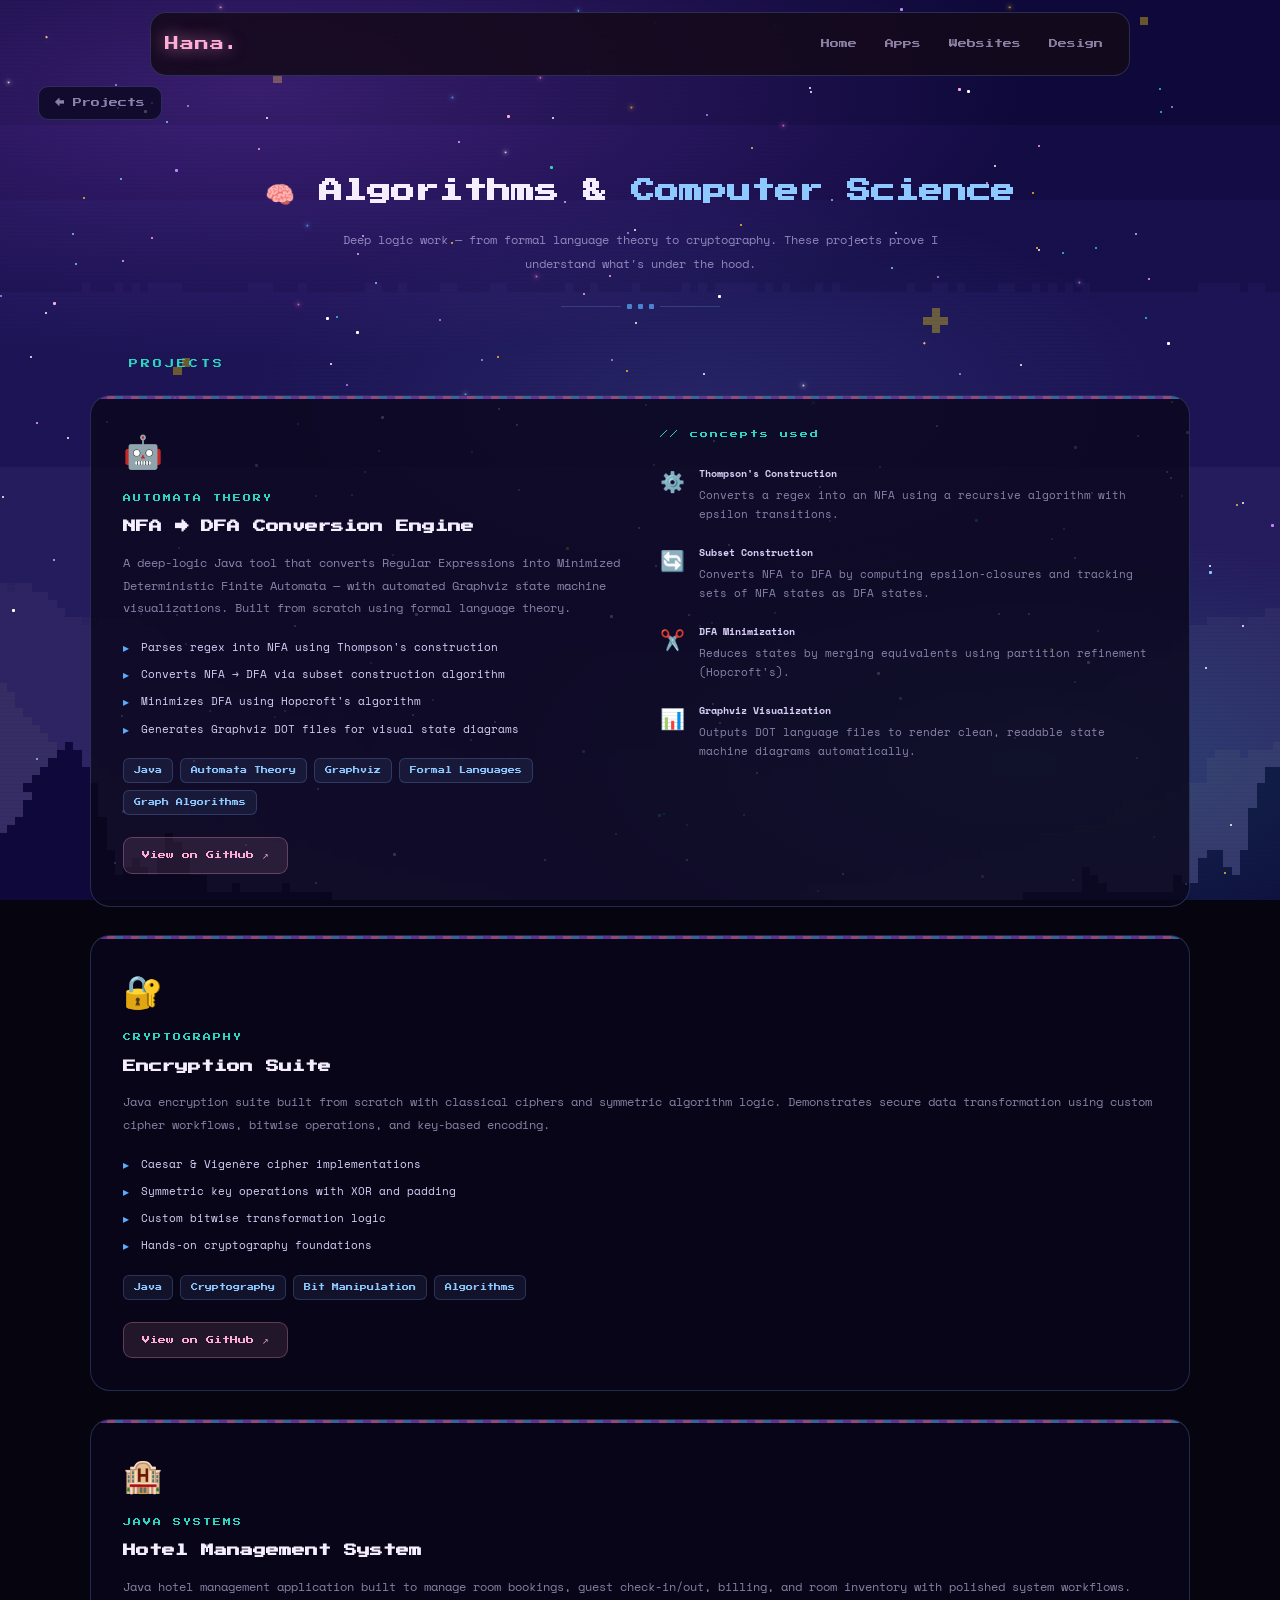
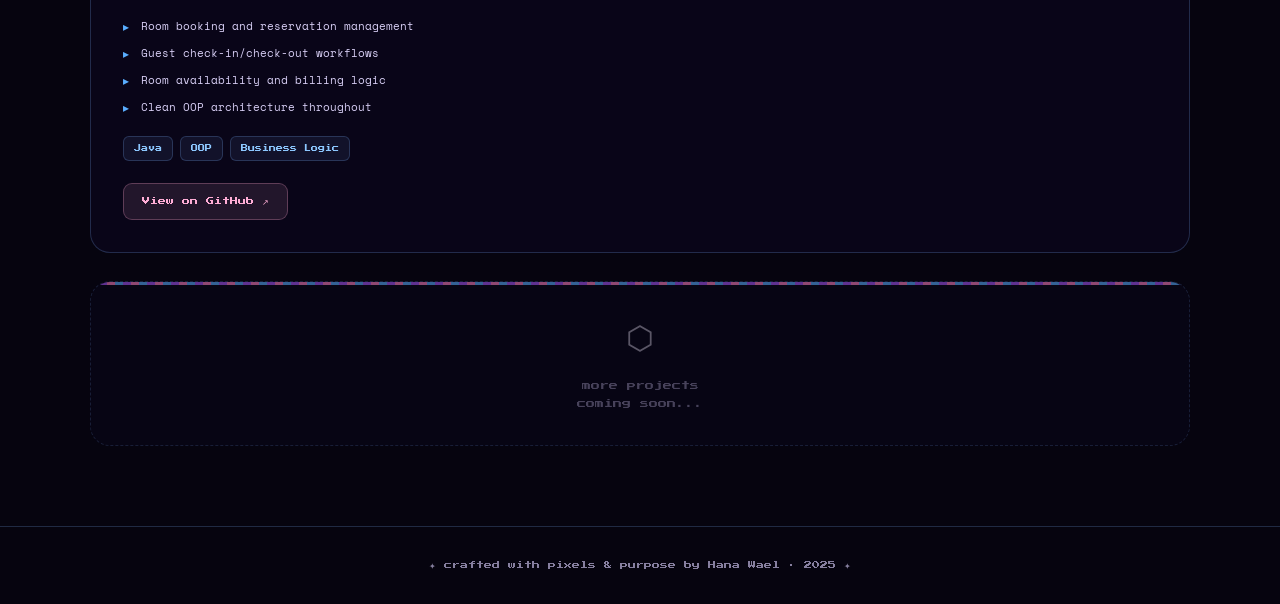
==== commit a86ac3e0: "portfolio update" ====
--- a/algorithms.html
+++ b/algorithms.html
@@ -1,28 +1,28 @@
 <!DOCTYPE html>
 <html lang="en">
 <head>
-<meta charset="UTF-8">
-<meta name="viewport" content="width=device-width, initial-scale=1.0">
-<title>Algorithms & CS | Hannah</title>
-<link rel="preconnect" href="https://fonts.googleapis.com">
-<link rel="preconnect" href="https://fonts.gstatic.com" crossorigin>
-<link href="https://fonts.googleapis.com/css2?family=Press+Start+2P&family=Pixelify+Sans:wght@400..700&family=Space+Mono:ital,wght@0,400;0,700;1,400&display=swap" rel="stylesheet">
-<link rel="stylesheet" href="style.css">
-<script src="script.js" defer></script>
+  <meta charset="UTF-8">
+  <meta name="viewport" content="width=device-width, initial-scale=1.0">
+  <title>Algorithms & CS | Hana Wael</title>
+  <link rel="preconnect" href="https://fonts.googleapis.com">
+  <link rel="preconnect" href="https://fonts.gstatic.com" crossorigin>
+  <link href="https://fonts.googleapis.com/css2?family=Press+Start+2P&family=Pixelify+Sans:wght@400;700&family=Space+Mono:ital,wght@0,400;0,700;1,400&display=swap" rel="stylesheet">
+  <link rel="stylesheet" href="style.css">
+  
+  <script src="script.js" defer></script>
 </head>
 <body class="algorithms-page">
 
-<!-- starfield -->
-<div class="stars" id="stars"></div>
+<div class="bg-layer"></div>
+<div id="stars"></div>
 
-<!-- navbar -->
 <header>
   <nav class="navbar">
-    <a href="index.html" class="logo">Hannah.</a>
-    <button class="menu-toggle" aria-label="Toggle navigation menu" aria-expanded="false">
-        <span class="bar"></span>
-        <span class="bar"></span>
-        <span class="bar"></span>
+    <a href="index.html" class="logo">Hana.</a>
+    <button class="menu-toggle" aria-label="Toggle navigation" aria-expanded="false">
+      <span class="bar"></span>
+      <span class="bar"></span>
+      <span class="bar"></span>
     </button>
     <ul class="nav-links">
       <li><a href="index.html#hero">Home</a></li>
@@ -32,28 +32,25 @@
     </ul>
   </nav>
 </header>
+
 <a href="projects.html" class="back-nav-btn">← Projects</a>
+
 <main class="page">
 
-  <!-- header -->
-  
   <div class="page-header">
-    <h1>🧠 Algorithms & <span>Computer Science</span></h1>
+    <h1>🧠 Algorithms &amp; <span>Computer Science</span></h1>
     <p class="subtitle">Deep logic work — from formal language theory to cryptography. These projects prove I understand what's under the hood.</p>
     <div class="pixel-divider">
       <div class="line"></div>
-      <div class="dot"></div>
-      <div class="dot"></div>
-      <div class="dot"></div>
+      <div class="dot"></div><div class="dot"></div><div class="dot"></div>
       <div class="line"></div>
     </div>
   </div>
 
-  <!-- projects -->
-  <div class="section-label">projects</div>
+  <span class="section-label">projects</span>
   <div class="projects-grid">
 
-    <!-- NFA to DFA — featured -->
+    <!-- Featured: NFA → DFA -->
     <div class="project-card featured">
       <div class="card-left">
         <span class="card-icon">🤖</span>
@@ -64,7 +61,7 @@
         </p>
         <ul class="card-highlights">
           <li>Parses regex into NFA using Thompson's construction</li>
-          <li>Converts NFA → DFA using subset construction algorithm</li>
+          <li>Converts NFA → DFA via subset construction algorithm</li>
           <li>Minimizes DFA using Hopcroft's algorithm</li>
           <li>Generates Graphviz DOT files for visual state diagrams</li>
         </ul>
@@ -76,7 +73,7 @@
           <span class="pill">Graph Algorithms</span>
         </div>
         <div class="card-links">
-          <a href="https://github.com/hxnx444/NFA-to-DFA" target="_blank" class="card-btn primary">View on GitHub ↗</a>
+          <a href="https://github.com/hxnx444/NFA-to-DFA" target="_blank" rel="noopener" class="card-btn primary">View on GitHub ↗</a>
         </div>
       </div>
       <div class="card-right">
@@ -85,7 +82,7 @@
           <span class="concept-icon">⚙️</span>
           <div class="concept-text">
             <strong>Thompson's Construction</strong>
-            Converts a Regular Expression into an NFA using a recursive algorithm with epsilon transitions.
+            Converts a regex into an NFA using a recursive algorithm with epsilon transitions.
           </div>
         </div>
         <div class="concept-row">
@@ -99,7 +96,7 @@
           <span class="concept-icon">✂️</span>
           <div class="concept-text">
             <strong>DFA Minimization</strong>
-            Reduces the number of states by merging equivalent states using partition refinement.
+            Reduces states by merging equivalents using partition refinement (Hopcroft's).
           </div>
         </div>
         <div class="concept-row">
@@ -116,15 +113,15 @@
     <div class="project-card">
       <span class="card-icon">🔐</span>
       <span class="card-tag">Cryptography</span>
-      <h2 class="card-title">Encryption Project</h2>
+      <h2 class="card-title">Encryption Suite</h2>
       <p class="card-desc">
-        Java encryption suite built from scratch with classical ciphers and symmetric algorithm logic. Demonstrates how secure data is transformed using custom cipher workflows, bitwise operations, and key-based encoding.
+        Java encryption suite built from scratch with classical ciphers and symmetric algorithm logic. Demonstrates secure data transformation using custom cipher workflows, bitwise operations, and key-based encoding.
       </p>
       <ul class="card-highlights">
-        <li>Caesar & Vigenère cipher implementations</li>
+        <li>Caesar &amp; Vigenère cipher implementations</li>
         <li>Symmetric key operations with XOR and padding</li>
         <li>Custom bitwise transformation logic</li>
-        <li>Hands-on cryptography foundations for secure data processing</li>
+        <li>Hands-on cryptography foundations</li>
       </ul>
       <div class="tech-pills">
         <span class="pill">Java</span>
@@ -133,10 +130,11 @@
         <span class="pill">Algorithms</span>
       </div>
       <div class="card-links">
-        <a href="https://github.com/hxnx444/Encryption" target="_blank" class="card-btn primary">View on GitHub ↗</a>
+        <a href="https://github.com/hxnx444/Encryption" target="_blank" rel="noopener" class="card-btn primary">View on GitHub ↗</a>
       </div>
     </div>
 
+    <!-- Hotel Management -->
     <div class="project-card">
       <span class="card-icon">🏨</span>
       <span class="card-tag">Java Systems</span>
@@ -148,27 +146,30 @@
         <li>Room booking and reservation management</li>
         <li>Guest check-in/check-out workflows</li>
         <li>Room availability and billing logic</li>
-        <li>Data handling with Java object-oriented architecture</li>
+        <li>Clean OOP architecture throughout</li>
       </ul>
       <div class="tech-pills">
         <span class="pill">Java</span>
-        <span class="pill">Hotel Management</span>
         <span class="pill">OOP</span>
         <span class="pill">Business Logic</span>
       </div>
       <div class="card-links">
-        <a href="https://github.com/hxnx444/hotel-management-system-java" target="_blank" class="card-btn primary">View on GitHub ↗</a>
+        <a href="https://github.com/hxnx444/hotel-management-system-java" target="_blank" rel="noopener" class="card-btn primary">View on GitHub ↗</a>
       </div>
     </div>
 
-    <!-- coming soon -->
+    <!-- Coming soon -->
     <div class="project-card coming-soon">
       <span class="cs-icon">⬡</span>
       <p class="cs-text">more projects<br>coming soon...</p>
     </div>
 
   </div>
+</main>
 
-</main>
+<footer>
+  <p>✦ crafted with pixels &amp; purpose by Hana Wael · 2025 ✦</p>
+</footer>
+
 </body>
 </html>
--- a/style.css
+++ b/style.css
@@ -1,2127 +1,2013 @@
 /* =====================================================
-   HANNAH'S PORTFOLIO — style.css  (consolidated)
-
-   TABLE OF CONTENTS
-   -----------------
-    1.  CSS Variables & Root
-    2.  Base & Reset
-    3.  Typography Helpers
-    4.  Keyframes
-    5.  Navigation
-    6.  Buttons & UI Components
-    7.  Hero Section
-    8.  About Section
-    9.  Skills Section
-   10.  Projects Section (index)
-   11.  Contact Section          ← UNCHANGED from original
-   12.  Sub-pages (Projects / Algorithms)
-   13.  Scroll Utilities & Reveal
-   14.  Stars & City Decorations
-   15.  Cursor Trail
-   16.  Media Queries — Tablet  (≤ 900px)
-   17.  Media Queries — Mobile  (≤ 768px)
-   18.  Media Queries — Small   (≤ 600px / ≤ 480px / ≤ 400px)
-   19.  Accessibility
+   HANA WAEL — PORTFOLIO
+   Pixel · Retro · Cyberpunk  ✦  Unified stylesheet
    ===================================================== */
 
-
-/* =====================================================
-   1. CSS VARIABLES & ROOT
-   ===================================================== */
+/* ── 1. TOKENS ── */
 :root {
-  /* ── Colors ── */
-  --color-text:        #fef3fb;
-  --color-accent:      #ffc8dd;
-  --color-accent-alt:  #cfe8ff;
-  --color-blue:        #7fb3ff;
-  --color-navy:        rgba(5, 17, 57, 0.70);
-  --color-purple:      rgba(42, 16, 53, 0.70);
-  --color-border-pink: rgba(255, 200, 221, 0.30);
-  --color-border-blue: rgba(127, 179, 255, 0.30);
-
-  /* ── Pixel-sky palette (shared by Skills / Projects bg) ── */
-  --sky-deep:          #050816;
-  --sky-mid:           #09122b;
-  --sky-blue:          #10265a;
-  --sky-bright:        #173f89;
-  --sky-bottom:        #0a1438;
-  --grid-blue:         rgba(127, 179, 255, 0.055);
-  --aurora-a:          rgba(125, 211, 252, 0.17);
-  --aurora-b:          rgba(196, 181, 253, 0.14);
-  --aurora-c:          rgba(45,  212, 191, 0.07);
-
-  /* ── Timing ── */
-  --t-instant:  80ms;
-  --t-fast:    160ms;
-  --t-mid:     280ms;
-  --t-slow:    480ms;
-  --t-reveal:  560ms;
-  --t-page:    420ms;
-
-  /* ── Easings ── */
-  --ease-snap:   cubic-bezier(0.00, 0.00, 0.20, 1.00);
-  --ease-out:    cubic-bezier(0.16, 1.00, 0.30, 1.00);
-  --ease-pop:    cubic-bezier(0.34, 1.56, 0.64, 1.00);
-  --ease-io:     cubic-bezier(0.45, 0.00, 0.55, 1.00);
-
-  /* ── Nav ── */
-  --nav-duration: 360ms;
-  --nav-ease:     cubic-bezier(0.20, 0.90, 0.20, 1.00);
-}
-
-
-/* =====================================================
-   2. BASE & RESET
-   ===================================================== */
-html {
-  scroll-behavior: smooth;
-  background: radial-gradient(circle at top, rgba(173,116,255,0.16), transparent 25%), #0e0b1f;
-  color-scheme: dark;
-}
-
-*,
-*::before,
-*::after { box-sizing: border-box; }
+  --bg:            #06040f;
+  --bg2:           #090619;
+  --surface:       rgba(10, 7, 28, 0.82);
+  --surface2:      rgba(18, 12, 44, 0.90);
+  --border:        rgba(127, 179, 255, 0.22);
+  --border-pink:   rgba(255, 160, 200, 0.28);
+  --border-strong: rgba(127, 179, 255, 0.45);
+
+  /* Core palette */
+  --pink:    #ffadd6;
+  --pink2:   #ff7ec0;
+  --blue:    #8dc8ff;
+  --blue2:   #5aaeff;
+  --teal:    #2dd4bf;
+  --purple:  #c084fc;
+  --purple2: #a855f7;
+  --gold:    #fbbf24;
+  --text:    #f4eeff;
+  --text2:   #d8cff5;
+  --muted:   rgba(220, 210, 255, 0.60);
+  --muted2:  rgba(220, 210, 255, 0.38);
+
+  --ease-out:    cubic-bezier(0.16, 1, 0.3, 1);
+  --ease-pop:    cubic-bezier(0.34, 1.56, 0.64, 1);
+  --ease-snap:   cubic-bezier(0.0, 0.0, 0.2, 1);
+  --ease-in-out: cubic-bezier(0.45, 0, 0.55, 1);
+
+  --nav-h: 64px;
+  --r:     12px;
+  --r-lg:  20px;
+}
+
+/* ── 2. RESET ── */
+*, *::before, *::after { 
+  box-sizing: border-box; 
+  margin: 0; 
+  padding: 0; 
+}
+
+html { 
+  scroll-behavior: smooth; 
+  color-scheme: dark; 
+}
 
 body {
-  margin: 0;
-  min-height: 100vh;
-  font-family: "Pixelify Sans", "Segoe UI", Tahoma, Geneva, Verdana, sans-serif;
-  line-height: 1.6;
-  color: var(--color-text);
+  font-family: "Pixelify Sans", "Segoe UI", sans-serif;
+  background: var(--bg);
+  color: var(--text);
   overflow-x: hidden;
   -webkit-font-smoothing: antialiased;
   -webkit-tap-highlight-color: transparent;
-  background-color: #0e0b1f;
+  line-height: 1.6;
+}
+
+a { color: inherit; text-decoration: none; }
+ul { list-style: none; }
+img { max-width: 100%; }
+button { cursor: pointer; font-family: inherit; border: none; background: none; }
+
+/* ── 3. BACKGROUND LAYERS ── */
+.bg-layer {
+  position: fixed;
+  inset: 0;
+  pointer-events: none;
+  z-index: 0;
   background-image: url("imgs/pixellab-ery-minimal-pixel-art-sky-back-1771496997042.png");
+  background-size: cover;
+  background-position: center top;
+  background-repeat: no-repeat;
+  image-rendering: pixelated;
+}
+
+.bg-layer::before {
+  content: "";
+  position: absolute;
+  inset: 0;
+  background:
+    radial-gradient(ellipse 110% 55% at 20% 10%,  rgba(168, 85, 247, 0.28) 0%, transparent 55%),
+    radial-gradient(ellipse 80%  50% at 80% 85%,  rgba(45, 212, 191, 0.18) 0%, transparent 52%),
+    radial-gradient(ellipse 60%  40% at 55% 45%,  rgba(127,179,255, 0.10) 0%, transparent 60%),
+    rgba(6, 4, 15, 0.58);
+}
+
+.bg-layer::after {
+  content: "";
+  position: absolute;
+  inset: 0;
+  background: repeating-linear-gradient(
+    0deg,
+    transparent,
+    transparent 3px,
+    rgba(0, 0, 0, 0.04) 3px,
+    rgba(0, 0, 0, 0.04) 4px
+  );
+  pointer-events: none;
+}
+
+/* ─── Hero + About Wrapper ─── */
+.hero-about-wrapper {
+  position: relative;
+  z-index: 1;
+  background-color: #0d0820; /* Prevents bg-layer bleed */
+  background-image: url("imgs/hero.png");
   background-size: cover;
   background-position: center bottom;
   background-repeat: no-repeat;
+  image-rendering: pixelated;
   background-attachment: fixed;
+  isolation: isolate;
+}
+
+.hero-about-wrapper::before {
+  content: "";
+  position: absolute;
+  inset: 0;
+  background:
+    linear-gradient(to bottom, rgba(15, 5, 25, 0.1) 0%, rgba(192, 132, 252, 0.15) 60%, rgba(251, 191, 36, 0.20) 100%),
+    radial-gradient(ellipse 90% 60% at 50% 100%, rgba(255, 173, 214, 0.30) 0%, transparent 70%),
+    rgba(6, 4, 15, 0.40);
+  pointer-events: none;
+  z-index: 0;
+}
+
+.hero-about-wrapper::after {
+  content: "";
+  position: absolute;
+  bottom: 0; left: 0; right: 0;
+  height: 180px;
+  background: linear-gradient(to bottom, rgba(6,4,15,0), rgba(6,4,15,0.88));
+  pointer-events: none;
+  z-index: 1;
+}
+
+.hero-about-wrapper > * {
+  position: relative;
+  z-index: 1;
+}
+
+.aurora {
+  position: absolute;
+  inset: 0;
+  pointer-events: none;
+  z-index: 0;
+  opacity: 0.85;
+  background:
+    radial-gradient(ellipse 60% 60% at 20% 40%, rgba(45, 212, 191, 0.40) 0%, transparent 60%),
+    radial-gradient(ellipse 60% 60% at 80% 30%, rgba(192, 132, 252, 0.40) 0%, transparent 60%),
+    radial-gradient(ellipse 70% 70% at 50% 80%, rgba(255, 173, 214, 0.35) 0%, transparent 60%);
+  filter: blur(40px);
+  animation: auroraBreathe 15s ease-in-out infinite alternate;
+  mix-blend-mode: screen;
+}
+
+/* ── 4. VISUAL EFFECTS & PARTICLES ── */
+
+
+.pixel-sun {
+  --sun-size: clamp(140px, 40vw, 420px);
+  position: absolute;
+  top: 12vh;
+  left: calc(50% - (var(--sun-size) / 2));
+  width: var(--sun-size);
+  height: var(--sun-size);
+  background: linear-gradient(180deg, var(--gold) 0%, var(--pink2) 100%);
+  clip-path: polygon(30% 0, 70% 0, 70% 10%, 90% 10%, 90% 30%, 100% 30%, 100% 70%, 90% 70%, 90% 90%, 70% 90%, 70% 100%, 30% 100%, 30% 90%, 10% 90%, 10% 70%, 0 70%, 0 30%, 10% 30%, 10% 10%, 30% 10%);
+  z-index: 1 !important;
+  pointer-events: none;
+  animation: pixelSunSet 28s linear infinite;
+}
+
+.ember, .hero-particle {
+  border-radius: 1px;
+  pointer-events: none;
+  z-index: 0;
   image-rendering: pixelated;
-}
-
-a                { color: inherit; text-decoration: none; }
-a, button        { transition: color var(--t-fast) var(--ease-snap),
-                               transform var(--t-mid) var(--ease-pop),
-                               background-color var(--t-mid) var(--ease-out),
-                               border-color var(--t-mid) var(--ease-out),
-                               box-shadow var(--t-mid) var(--ease-out); }
-
-a:hover,
-a:focus-visible,
-button:focus-visible { outline: 2px dashed var(--color-accent); outline-offset: 4px; }
-
-section {
-  min-height: 100vh;
-  padding: 120px 20px;
+  opacity: 0;
+}
+
+.ember { animation: emberDrift var(--anim-dur) var(--anim-delay) linear infinite; }
+.hero-particle { position: absolute; animation: heroParticleDrift var(--anim-dur) var(--anim-delay) linear infinite; }
+
+#stars {
+  position: fixed;
+  inset: 0;
+  pointer-events: none;
+  z-index: 0;
+}
+
+.star {
+  position: absolute;
+  width: 2px;
+  height: 2px;
+  border-radius: 50%;
+  animation: twinkle var(--twinkle-dur, 3s) var(--twinkle-delay, 0s) infinite ease-in-out;
+  image-rendering: pixelated;
+}
+
+.star.shooting {
+  width: 2px !important;
+  height: 2px !important;
+  border-radius: 0 !important;
+  animation: shootingStar var(--shoot-dur, 1.4s) var(--twinkle-delay, 0s) infinite linear !important;
+}
+
+/* ── 5. NAVIGATION ── */
+.navbar {
+  position: fixed;
+  top: 12px;
+  left: 50%;
+  transform: translateX(-50%);
+  width: min(92vw, 980px);
+  height: var(--nav-h);
+  display: flex;
+  align-items: center;
+  justify-content: space-between;
+  padding: 0 24px;
+  background: rgba(20, 10, 25, 0.85);
+  backdrop-filter: blur(20px);
+  -webkit-backdrop-filter: blur(20px);
+  border: 1px solid var(--border);
+  border-radius: 16px;
+  z-index: 1000;
+  transition: border-color 280ms var(--ease-out), box-shadow 280ms var(--ease-out), background 280ms;
+}
+
+.navbar.scrolled {
+  border-color: rgba(255, 173, 214, 0.40);
+  box-shadow: 0 8px 40px rgba(0,0,0,0.60), 0 0 0 1px rgba(255, 173, 214, 0.15);
+  background: rgba(25, 10, 20, 0.80);
+}
+
+.navbar.nav-dark {
+  background: rgba(4, 2, 10, 0.92);
+  border-color: rgba(127, 179, 255, 0.38);
+  box-shadow: 0 8px 40px rgba(0, 0, 0, 0.60), 0 0 0 1px rgba(127, 179, 255, 0.08);
+}
+
+.navbar.nav-dark .nav-links a { color: rgba(220, 210, 255, 0.70); }
+.navbar.nav-dark .nav-links a:hover,
+.navbar.nav-dark .nav-links a.active {
+  color: #f4eeff;
+  background: rgba(127, 179, 255, 0.11);
+  text-shadow: 0 0 10px rgba(141, 200, 255, 0.60);
+}
+
+.logo {
+  font-family: "Press Start 2P", monospace;
+  font-size: 14px;
+  color: var(--pink);
+  text-shadow: 0 0 16px rgba(255,173,214,0.65), 0 0 32px rgba(255,173,214,0.25);
+  letter-spacing: 1px;
+  flex-shrink: 0;
+  transition: text-shadow 200ms;
+}
+
+.logo:hover { text-shadow: 0 0 20px rgba(255,173,214,0.9), 0 0 40px rgba(255,173,214,0.4); }
+.navbar.nav-dark .logo { text-shadow: 0 0 18px rgba(255, 173, 214, 0.85), 0 0 36px rgba(255, 173, 214, 0.30); }
+
+.nav-links {
+  display: flex;
+  gap: 4px;
+  align-items: center;
+}
+
+.nav-links a {
+  font-family: "Press Start 2P", monospace;
+  font-size: 9px;
+  color: var(--muted);
+  padding: 7px 12px;
+  border-radius: 8px;
+  transition: color 140ms var(--ease-snap), background 140ms var(--ease-snap), text-shadow 140ms;
+  position: relative;
+  display: inline-block;
+}
+
+.nav-links a::after {
+  content: "";
+  position: absolute;
+  bottom: 2px;
+  left: 12px;
+  right: 12px;
+  height: 1px;
+  background: var(--blue);
+  transform: scaleX(0);
+  transition: transform 180ms var(--ease-snap);
+  transform-origin: left;
+}
+
+.nav-links a:hover,
+.nav-links a.active {
+  color: var(--text);
+  background: rgba(255, 173, 214, 0.15);
+  text-shadow: 0 0 10px rgba(255, 173, 214, 0.65);
+}
+
+.nav-links a:hover::after,
+.nav-links a.active::after { transform: scaleX(1); }
+
+.menu-toggle {
+  display: none;
+  flex-direction: column;
+  gap: 5px;
+  padding: 6px;
+  border-radius: 8px;
+  transition: background 160ms;
+}
+.menu-toggle:hover { background: rgba(255,173,214,0.10); }
+
+.bar {
+  display: block;
+  width: 22px;
+  height: 2px;
+  background: var(--pink);
+  border-radius: 2px;
+  transition: transform 280ms var(--ease-pop), opacity 160ms;
+}
+.menu-toggle.is-active .bar:nth-child(1) { transform: translateY(7px) rotate(45deg); }
+.menu-toggle.is-active .bar:nth-child(2) { opacity: 0; }
+.menu-toggle.is-active .bar:nth-child(3) { transform: translateY(-7px) rotate(-45deg); }
+
+.back-nav-btn {
+  display: inline-flex;
+  align-items: center;
+  gap: 6px;
+  font-family: "Press Start 2P", monospace;
+  font-size: 9px;
+  color: var(--muted);
+  background: rgba(10, 7, 28, 0.75);
+  border: 1px solid var(--border);
+  padding: 9px 16px;
+  border-radius: 10px;
+  position: relative;
+  z-index: 10;
+  margin: calc(var(--nav-h) + 22px) 0 0 max(16px, 3vw);
+  transition: color 160ms, border-color 200ms, background 200ms, transform 200ms var(--ease-pop);
+}
+.back-nav-btn:hover {
+  color: var(--blue);
+  border-color: var(--blue2);
+  background: rgba(127,179,255,0.10);
+  transform: translateX(-4px);
+}
+
+/* ── 6. SECTIONS LAYOUT ── */
+#hero, #about, #skills, #projects, #contact {
+  overflow: hidden;
+  isolation: isolate;
+}
+
+#hero {
+  position: relative;
+  min-height: 100svh;
   display: flex;
   flex-direction: column;
   align-items: center;
-  box-sizing: border-box;
-  scroll-margin-top: 80px;
-}
-
-
-/* =====================================================
-   3. TYPOGRAPHY HELPERS
+  justify-content: center;
+  padding: 140px 6vw 120px;
+  z-index: 1;
+  text-align: center;
+  gap: 26px;
+}
+
+#about {
+  position: relative;
+  z-index: 1;
+  padding: 90px 6vw 110px;
+  min-height: 100svh;
+  display: flex;
+  align-items: center;
+  justify-content: center;
+}
+
+#skills {
+  position: relative;
+  z-index: 1;
+  padding: 110px 6vw;
+  min-height: 100svh;
+  display: flex;
+  flex-direction: column;
+  align-items: center;
+  justify-content: center;
+  height: auto;
+  overflow: visible;
+}
+
+#skills::before,
+#contact::before {
+  content: "";
+  position: absolute;
+  inset: 0;
+  background:
+    radial-gradient(ellipse 120% 55% at 85% 10%,  rgba(45, 212, 191, 0.14) 0%, transparent 58%),
+    radial-gradient(ellipse 90%  60% at 15% 80%,  rgba(90, 174, 255, 0.13) 0%, transparent 60%),
+    radial-gradient(ellipse 60%  40% at 50% 50%,  rgba(168, 85, 247, 0.09) 0%, transparent 55%),
+    rgba(6, 4, 15, 0.48);
+  pointer-events: none;
+  z-index: 0;
+}
+
+#skills::after {
+  content: "";
+  position: absolute;
+  top: 0; left: 0; right: 0;
+  height: 3px;
+  background: linear-gradient(90deg, transparent, rgba(45, 212, 191, 0.50), rgba(90, 174, 255, 0.60), rgba(45, 212, 191, 0.50), transparent);
+  z-index: 2;
+  pointer-events: none;
+}
+
+#skills > *, #contact > * { position: relative; z-index: 1; }
+
+#projects {
+  position: relative;
+  z-index: 1;
+  padding: 110px 6vw;
+  min-height: 100svh;
+  display: flex;
+  flex-direction: column;
+  align-items: center;
+  justify-content: center;
+  height: auto;
+  overflow: hidden;
+}
+
+#contact {
+  position: relative;
+  z-index: 1;
+  padding: 110px 6vw 90px;
+  min-height: 80svh;
+  display: flex;
+  align-items: center;
+  justify-content: center;
+}
+
+/* ── 7. COMPONENT STYLES ── */
+.hero-eyebrow {
+  font-family: "Press Start 2P", monospace;
+  font-size: 9px;
+  color: var(--teal);
+  letter-spacing: 3px;
+  text-transform: uppercase;
+  opacity: 0;
+  animation: slideUp 0.6s 0.2s var(--ease-out) forwards;
+}
+
+.hero-content {
+  opacity: 0;
+  animation: slideUp 0.7s 0.35s var(--ease-out) forwards;
+  position: relative;
+  z-index: 3;
+}
+
+.hero-content h1 {
+  font-family: "Press Start 2P", monospace;
+  font-size: clamp(16px, 3.2vw, 34px);
+  line-height: 1.75;
+  color: var(--text);
+  text-shadow: 0 2px 40px rgba(255,173,214,0.18);
+  max-width: 820px;
+  margin: 0 auto 20px;
+}
+
+/* User modification: Fix text to clean, fixed colors and glows from rainbow gradient */
+.hero-content h1 .accent { color: var(--pink); text-shadow: 0 0 24px rgba(255,173,214,0.55); }
+.hero-content h1 .accent2 { color: var(--blue2); text-shadow: 0 0 24px rgba(90,174,255,0.50); }
+
+.hero-sub {
+  font-family: "Space Mono", monospace;
+  font-size: clamp(11px, 1.5vw, 13px);
+  color: var(--text2);
+  max-width: 560px;
+  margin: 0 auto;
+  line-height: 2.1;
+  opacity: 0.85;
+}
+
+.hero-sub .cursor {
+  display: inline-block;
+  width: 8px;
+  height: 14px;
+  background: var(--pink);
+  margin-left: 3px;
+  vertical-align: middle;
+  animation: blink 1s step-end infinite;
+}
+
+#hero-buttons-container {
+  display: flex;
+  flex-wrap: wrap;
+  gap: 12px;
+  justify-content: center;
+  align-items: center;
+  opacity: 0;
+  animation: slideUp 0.7s 0.55s var(--ease-out) forwards;
+}
+
+.hero-nav-btn {
+  font-family: "Press Start 2P", monospace;
+  font-size: 10px;
+  padding: 14px 22px;
+  border-radius: 10px;
+  transition: transform 220ms var(--ease-pop), box-shadow 220ms var(--ease-out), border-color 180ms;
+  position: relative;
+  overflow: hidden;
+  display: inline-flex;
+  align-items: center;
+  gap: 8px;
+}
+
+.hero-nav-btn::before {
+  content: "";
+  position: absolute;
+  inset: 0;
+  background: linear-gradient(90deg, transparent, rgba(255,255,255,0.08), transparent);
+  transform: translateX(-100%) skewX(-20deg);
+  transition: transform 500ms var(--ease-out);
+}
+.hero-nav-btn:hover::before { transform: translateX(200%) skewX(-20deg); }
+.hero-nav-btn:hover { transform: translateY(-3px); }
+.hero-nav-btn:active { transform: translateY(1px) scale(0.97); transition-duration: 80ms; }
+
+.hero-primary-btn {
+   background: linear-gradient(135deg, rgba(255,173,214,0.25), rgba(192,132,252,0.20));
+  border: 1px solid rgba(255,173,214,0.60);
+  color: var(--pink);
+  box-shadow: 0 4px 28px rgba(255,173,214,0.35);
+  text-shadow: 0 0 8px rgba(255,173,214,0.4);
+}
+.hero-primary-btn:hover {
+  border-color: var(--pink);
+  box-shadow: 0 8px 36px rgba(255,173,214,0.50), 0 0 0 1px rgba(255,173,214,0.25);
+}
+
+.hero-secondary-buttons { display: flex; gap: 10px; align-items: center; }
+
+.btn-small {
+  font-size: 9px;
+  padding: 12px 16px;
+  background: rgba(127,179,255,0.08);
+  border: 1px solid var(--border);
+  color: var(--blue);
+  border-radius: 10px;
+}
+.btn-small:hover { border-color: var(--blue2); background: rgba(127,179,255,0.14); box-shadow: 0 6px 22px rgba(127,179,255,0.22); }
+.github-btn { width: 44px; height: 44px; padding: 0; justify-content: center; }
+.pixel-icon { width: 22px; height: 22px; filter: invert(1); }
+
+.status-badge {
+  display: inline-flex;
+  align-items: center;
+  gap: 8px;
+  font-family: "Space Mono", monospace;
+  font-size: 10px;
+  color: var(--teal);
+  background: rgba(45,212,191,0.09);
+  border: 1px solid rgba(45,212,191,0.28);
+  padding: 7px 16px;
+  border-radius: 99px;
+  opacity: 0;
+  animation: slideUp 0.6s 0.7s var(--ease-out) forwards;
+}
+
+.status-dot {
+  width: 7px;
+  height: 7px;
+  border-radius: 50%;
+  background: var(--teal);
+  box-shadow: 0 0 8px var(--teal);
+  animation: pulse 2s ease-in-out infinite;
+}
+
+/* Glass Boxes (About, Contact, Cards) */
+.about-glass-box, .contact-box {
+  background: var(--surface);
+  border-radius: var(--r-lg);
+  padding: 52px 56px;
+  width: 100%;
+  backdrop-filter: blur(22px);
+  position: relative;
+  overflow: hidden;
+}
+
+.about-glass-box { max-width: 860px; border: 1px solid var(--border); }
+.contact-box { max-width: 680px; text-align: center; border: 1px solid var(--border-pink); }
+
+.about-glass-box::before {
+  content: "";
+  position: absolute;
+  top: -1px; left: -1px; right: -1px;
+  height: 4px;
+  background: linear-gradient(90deg, var(--pink) 0%, var(--pink) 16.66%, var(--purple) 16.66%, var(--purple) 33.33%, var(--blue2) 33.33%, var(--blue2) 50%, var(--teal) 50%, var(--teal) 66.66%, var(--gold) 66.66%, var(--gold) 83.33%, var(--pink2) 83.33%, var(--pink2) 100%);
+  background-size: 42px 100%;
+  animation: ribbonScroll 4s linear infinite;
+  border-radius: var(--r-lg) var(--r-lg) 0 0;
+}
+
+.contact-box::before {
+  content: "";
+  position: absolute;
+  top: -1px; left: -1px; right: -1px;
+  height: 2px;
+  background: linear-gradient(90deg, transparent, var(--pink2), var(--purple), transparent);
+}
+
+.about-glass-box::after {
+  content: "";
+  position: absolute;
+  top: -60px; right: -60px;
+  width: 220px; height: 220px;
+  background: radial-gradient(circle, rgba(192,132,252,0.10) 0%, transparent 70%);
+  pointer-events: none;
+  border-radius: 50%;
+}
+
+.about-glass-box h1, .contact-box h1 {
+  font-family: "Press Start 2P", monospace;
+  font-size: clamp(15px, 2.2vw, 21px);
+  color: var(--text);
+  margin-bottom: 32px;
+}
+.contact-box h1 { margin-bottom: 20px; }
+
+.about-text-blocks { display: flex; flex-direction: column; gap: 18px; }
+.readable-text, .contact-box p {
+  font-family: "Space Mono", monospace;
+  color: var(--text2);
+  font-size: clamp(12px, 1.4vw, 13.5px);
+  line-height: 2;
+}
+.contact-box p { margin-bottom: 36px; }
+.highlight-text { color: var(--blue); font-weight: 700; }
+
+.skills h1, .projects-heading {
+  font-family: "Press Start 2P", monospace;
+  font-size: clamp(15px, 2.2vw, 21px);
+  text-align: center;
+  color: var(--text);
+}
+.skills h1 {
+  margin-bottom: 50px;
+  text-shadow: 3px 3px 0px #020a24, 0 0 20px rgba(127,179,255,0.4);
+}
+.projects-heading { margin-bottom: 14px; }
+.projects-sub {
+  font-family: "Space Mono", monospace;
+  font-size: 11px;
+  color: var(--muted);
+  text-align: center;
+  margin-bottom: 52px;
+}
+
+.skills-container {
+  display: grid;
+  grid-template-columns: repeat(auto-fit, minmax(220px, 1fr));
+  gap: 20px;
+}
+
+.skill-glass-card {
+  background: rgba(5, 3, 20, 0.84);
+  border: 1px solid rgba(127,179,255,0.28);
+  border-radius: var(--r);
+  padding: 28px 24px;
+  backdrop-filter: blur(16px);
+  transition: transform 260ms var(--ease-pop), border-color 200ms, box-shadow 200ms;
+  opacity: 0;
+  transform: translateY(24px);
+  box-shadow: 0 4px 24px rgba(0,0,0,0.45);
+}
+
+.skill-glass-card.in-view {
+  opacity: 1;
+  transform: translateY(0);
+  transition: opacity 520ms var(--ease-out), transform 520ms var(--ease-pop), border-color 200ms, box-shadow 200ms;
+}
+
+.skill-glass-card:hover {
+  transform: translateY(-8px);
+  border-color: rgba(127,179,255,0.7);
+  box-shadow: 0 14px 44px rgba(127,179,255,0.20), 0 0 0 1px rgba(127,179,255,0.10);
+}
+
+.skill-icon, .card-icon { font-size: 32px; display: block; }
+.skill-icon { margin-bottom: 14px; }
+.card-icon { margin-bottom: 12px; }
+
+.skill-title {
+  font-family: "Press Start 2P", monospace;
+  font-size: 10px;
+  color: var(--text);
+  margin-bottom: 16px;
+}
+
+.skills-list { display: flex; flex-direction: column; gap: 7px; }
+.skills-list li {
+  font-family: "Space Mono", monospace;
+  font-size: 11px;
+  color: var(--muted);
+  padding: 7px 10px;
+  background: rgba(127,179,255,0.05);
+  border-radius: 6px;
+  border-left: 2px solid var(--blue2);
+  transition: color 150ms, border-color 150ms, background 150ms;
+}
+.skill-glass-card:hover .skills-list li { color: var(--text2); }
+
+.category-grid-container {
+  display: grid;
+  grid-template-columns: repeat(2, 1fr);
+  gap: 20px;
+  width: 100%;
+  max-width: 760px;
+}
+
+.category-card {
+  background: var(--surface);
+  border: 1px solid var(--border);
+  border-radius: var(--r-lg);
+  padding: 36px 28px;
+  display: flex;
+  flex-direction: column;
+  align-items: flex-start;
+  gap: 10px;
+  transition: transform 260ms var(--ease-pop), border-color 200ms, box-shadow 200ms, background 200ms;
+  opacity: 0;
+  transform: translateY(20px) scale(0.97);
+  position: relative;
+  overflow: hidden;
+}
+
+.category-card::after {
+  content: "→";
+  position: absolute;
+  bottom: 20px; right: 22px;
+  font-size: 18px; color: var(--muted2);
+  transition: color 200ms, transform 200ms var(--ease-pop);
+}
+.category-card:hover::after { color: var(--blue); transform: translateX(5px); }
+
+.category-card.in-view {
+  opacity: 1; transform: translateY(0) scale(1);
+  transition: opacity 480ms var(--ease-out), transform 480ms var(--ease-pop), border-color 200ms, box-shadow 200ms, background 200ms;
+}
+
+.category-card:hover {
+  transform: translateY(-8px) scale(1.01);
+  border-color: var(--border-strong);
+  box-shadow: 0 18px 52px rgba(0,0,0,0.45), 0 0 0 1px rgba(127,179,255,0.10);
+  background: var(--surface2);
+}
+
+.category-card .card-title { font-family: "Press Start 2P", monospace; font-size: 10px; color: var(--text); line-height: 1.6; }
+.category-card .card-desc { font-family: "Space Mono", monospace; font-size: 10px; color: var(--muted); line-height: 1.6; }
+
+.category-card:nth-child(1) { --card-color: var(--gold); }
+.category-card:nth-child(2) { --card-color: var(--purple); }
+.category-card:nth-child(3) { --card-color: var(--teal); }
+.category-card:nth-child(4) { --card-color: var(--pink); }
+
+.category-card::before {
+  content: ""; position: absolute; top: 0; left: 0; right: 0; height: 2px;
+  background: var(--card-color, var(--blue)); opacity: 0.55; transition: opacity 200ms;
+}
+.category-card:hover::before { opacity: 1; }
+
+.contact-links { display: flex; flex-wrap: wrap; gap: 12px; justify-content: center; }
+.contact-btn {
+  font-family: "Press Start 2P", monospace;
+  font-size: 9px;
+  padding: 13px 20px;
+  border-radius: 10px;
+  border: 1px solid var(--border);
+  background: rgba(127,179,255,0.07);
+  color: var(--blue);
+  transition: transform 220ms var(--ease-pop), border-color 180ms, box-shadow 200ms, background 180ms;
+}
+.contact-btn:hover {
+  transform: translateY(-3px); border-color: var(--blue2); background: rgba(127,179,255,0.14); box-shadow: 0 6px 22px rgba(127,179,255,0.22);
+}
+
+/* ── 8. SUB-PAGES & PROJECTS CARDS ── */
+body.algorithms-page { background: var(--bg); }
+.page { position: relative; z-index: 1; padding: 24px max(16px, 4vw) 80px; }
+.page-header { max-width: 860px; margin: 28px auto 48px; text-align: center; }
+.page-header h1 { font-family: "Press Start 2P", monospace; font-size: clamp(15px, 2.5vw, 24px); line-height: 1.65; color: var(--text); margin-bottom: 16px; }
+.page-header h1 span { color: var(--blue); }
+
+.subtitle { font-family: "Space Mono", monospace; font-size: 12px; color: var(--muted); line-height: 2; max-width: 640px; margin: 0 auto 28px; }
+
+.pixel-divider { display: flex; align-items: center; gap: 6px; justify-content: center; margin-top: 8px; }
+.pixel-divider .line { flex: 1; max-width: 60px; height: 1px; background: var(--border); }
+.pixel-divider .dot { width: 5px; height: 5px; border-radius: 1px; background: var(--blue2); opacity: 0.7; }
+
+.section-label {
+  font-family: "Press Start 2P", monospace; font-size: 9px; color: var(--teal); letter-spacing: 3px; text-transform: uppercase;
+  margin: 0 auto 24px; display: block; max-width: 1100px; width: 100%; padding: 0 max(0px, calc((100% - 1100px) / 2));
+}
+
+.projects-grid { display: grid; grid-template-columns: 1fr; gap: 28px; max-width: 1100px; margin: 0 auto; width: 100%; }
+
+.project-card {
+  background: var(--surface); border: 1px solid var(--border); border-radius: var(--r-lg); padding: 32px;
+  transition: transform 260ms var(--ease-pop), border-color 200ms, box-shadow 200ms; position: relative; overflow: hidden;
+}
+
+.project-card::before {
+  content: ""; position: absolute; top: 0; left: 0; right: 0; height: 3px;
+  background: linear-gradient(90deg, var(--blue2) 0%, var(--blue2) 33.33%, var(--purple2) 33.33%, var(--purple2) 66.66%, var(--pink2) 66.66%, var(--pink2) 100%);
+  background-size: 24px 100%; opacity: 0.55; transition: opacity 200ms;
+}
+
+.project-card:hover { transform: translateY(-6px); border-color: rgba(127,179,255,0.50); box-shadow: 0 16px 48px rgba(0,0,0,0.40), 0 0 0 1px rgba(127,179,255,0.08); }
+.project-card:hover::before { opacity: 1; animation: ribbonScroll 4s linear infinite; }
+
+.project-card.featured { display: grid; grid-template-columns: 1fr 1fr; gap: 40px; align-items: start; }
+
+.card-tag { font-family: "Press Start 2P", monospace; font-size: 8px; color: var(--teal); letter-spacing: 2px; text-transform: uppercase; display: block; margin-bottom: 12px; }
+.card-title { font-family: "Press Start 2P", monospace; font-size: clamp(11px, 1.4vw, 13px); color: var(--text); line-height: 1.65; margin-bottom: 14px; }
+.card-desc { font-family: "Space Mono", monospace; font-size: 12px; color: var(--muted); line-height: 1.9; margin-bottom: 18px; }
+
+.card-highlights { display: flex; flex-direction: column; gap: 9px; margin-bottom: 20px; }
+.card-highlights li { font-family: "Space Mono", monospace; font-size: 11px; color: var(--text2); padding-left: 18px; position: relative; line-height: 1.65; }
+.card-highlights li::before { content: "▸"; position: absolute; left: 0; color: var(--blue2); font-size: 12px; }
+
+.tech-pills { display: flex; flex-wrap: wrap; gap: 7px; margin-bottom: 22px; }
+.pill { font-family: "Press Start 2P", monospace; font-size: 7px; padding: 6px 10px; border-radius: 6px; background: rgba(127,179,255,0.08); border: 1px solid rgba(127,179,255,0.22); color: var(--blue); transition: background 150ms, border-color 150ms, color 150ms; }
+.pill:hover { background: rgba(127,179,255,0.16); border-color: var(--blue2); color: var(--text); }
+
+.card-btn { display: inline-flex; align-items: center; gap: 6px; font-family: "Press Start 2P", monospace; font-size: 8px; padding: 11px 18px; border-radius: 9px; transition: transform 200ms var(--ease-pop), box-shadow 200ms, border-color 180ms, background 180ms; }
+.card-btn.primary { background: rgba(255,173,214,0.10); border: 1px solid var(--border-pink); color: var(--pink); }
+.card-btn.primary:hover { transform: translateY(-2px); border-color: var(--pink2); box-shadow: 0 6px 22px rgba(255,173,214,0.25); background: rgba(255,173,214,0.16); }
+
+.card-right { display: flex; flex-direction: column; gap: 20px; justify-content: center; }
+.card-right-title { font-family: "Press Start 2P", monospace; font-size: 8px; color: var(--teal); letter-spacing: 2px; margin-bottom: 4px; }
+.concept-row { display: flex; gap: 14px; align-items: flex-start; }
+.concept-icon { font-size: 20px; flex-shrink: 0; margin-top: 2px; }
+.concept-text { font-family: "Space Mono", monospace; font-size: 11px; color: var(--muted); line-height: 1.75; }
+.concept-text strong { display: block; color: var(--text2); font-size: 10px; margin-bottom: 3px; }
+
+.project-card.coming-soon { display: flex; flex-direction: column; align-items: center; justify-content: center; min-height: 160px; gap: 12px; border-style: dashed; border-color: rgba(127,179,255,0.15); background: rgba(10, 7, 28, 0.45); }
+.cs-icon { font-size: 32px; opacity: 0.35; }
+.cs-text { font-family: "Press Start 2P", monospace; font-size: 9px; color: var(--muted); text-align: center; line-height: 2; opacity: 0.5; }
+
+/* ── 9. ANIMATIONS & REVEALS ── */
+.reveal { opacity: 0; transform: translateY(22px); transition: opacity 520ms var(--ease-out), transform 520ms var(--ease-out); }
+.reveal.visible { opacity: 1; transform: translateY(0); }
+
+#about .about-text-blocks .readable-text { opacity: 0; transform: translateY(18px); transition: opacity 480ms var(--ease-out), transform 480ms var(--ease-out); }
+#about .about-text-blocks .readable-text.in-view { opacity: 1; transform: none; }
+#about .about-text-blocks .readable-text:nth-child(1) { transition-delay: 0ms; }
+#about .about-text-blocks .readable-text:nth-child(2) { transition-delay: 80ms; }
+#about .about-text-blocks .readable-text:nth-child(3) { transition-delay: 160ms; }
+#about .about-text-blocks .readable-text:nth-child(4) { transition-delay: 240ms; }
+
+.skill-glass-card:nth-child(1), .category-card:nth-child(1) { transition-delay: 0ms; }
+.skill-glass-card:nth-child(2), .category-card:nth-child(2) { transition-delay: 80ms; }
+.skill-glass-card:nth-child(3), .category-card:nth-child(3) { transition-delay: 160ms; }
+.skill-glass-card:nth-child(4), .category-card:nth-child(4) { transition-delay: 240ms; }
+
+@keyframes slideUp { from { opacity: 0; transform: translateY(20px); } to { opacity: 1; transform: translateY(0); } }
+@keyframes blink { 50% { opacity: 0; } }
+@keyframes pulse { 0%, 100% { box-shadow: 0 0 6px var(--teal); } 50% { box-shadow: 0 0 16px var(--teal), 0 0 28px rgba(45,212,191,0.45); } }
+@keyframes twinkle { 0%, 100% { opacity: var(--star-min, 0.12); transform: scale(1); } 50% { opacity: 1; transform: scale(1.5); } }
+@keyframes shootingStar { 0% { opacity: 0; transform: translateX(0) translateY(0) scaleX(1); } 5% { opacity: 1; } 85% { opacity: 0.8; } 100% { opacity: 0; transform: translateX(var(--shoot-x, 120px)) translateY(var(--shoot-y, 50px)) scaleX(1); } }
+@keyframes pixelFade { from { opacity: 0.7; transform: scale(1); } to { opacity: 0; transform: scale(0.3); } }
+@keyframes pixelSunSet { 0% { transform: translateY(-5vh); opacity: 0; } 10% { opacity: 1; } 60% { opacity: 0.8; } 100% { transform: translateY(80vh); opacity: 0; } }
+@keyframes auroraBreathe { 0% { transform: scale(1) translateY(0); opacity: 0.5; } 50% { transform: scale(1.05) translateY(-30px); opacity: 0.9; } 100% { transform: scale(1) translateY(15px); opacity: 0.5; } }
+@keyframes portalBreathe { 0% { transform: translateX(-50%) scale(1) translateY(0); opacity: 0.15; } 50% { transform: translateX(-50%) scale(1.05) translateY(-20px); opacity: 0.35; } 100% { transform: translateX(-50%) scale(1) translateY(10px); opacity: 0.15; } }
+@keyframes ribbonScroll { from { background-position: 0 0; } to { background-position: 168px 0; } }
+@keyframes heroParticleDrift { 0% { transform: translate(0, 0); opacity: 0; } 20% { opacity: var(--max-op, 0.8); } 80% { opacity: var(--max-op, 0.8); } 100% { transform: translate(var(--drift-x), var(--drift-y)); opacity: 0; } }
+@keyframes emberDrift { 0% { transform: translate(0, 0); opacity: 0; } 15% { opacity: var(--max-op, 0.7); } 85% { opacity: var(--max-op, 0.7); } 100% { transform: translate(var(--drift-x), var(--drift-y)); opacity: 0; } }
+@keyframes scrollBounce { 0%, 100% { opacity: 0.4; transform: translateX(-50%) translateY(0); } 50% { opacity: 0.9; transform: translateX(-50%) translateY(7px); } }
+
+.scroll-indicator {
+  position: absolute; bottom: 30px; left: 50%; transform: translateX(-50%); display: flex; flex-direction: column; align-items: center; gap: 6px;
+  font-family: "Press Start 2P", monospace; font-size: 7px; color: var(--muted); animation: scrollBounce 2.5s ease-in-out infinite; opacity: 0; animation-delay: 1.5s; animation-fill-mode: forwards;
+}
+.scroll-arrow { font-size: 14px; }
+
+.cursor-pixel { pointer-events: none; position: fixed; width: 4px; height: 4px; image-rendering: pixelated; border-radius: 1px; z-index: 9999; animation: pixelFade 500ms var(--ease-out) forwards; }
+
+footer { position: relative; z-index: 1; text-align: center; padding: 32px 20px; font-family: "Press Start 2P", monospace; font-size: 8px; color: var(--muted); border-top: 1px solid var(--border); }
+
+/* ── 10. RESPONSIVE & MOBILE OPTIMIZATIONS ── */
+@media (max-width: 900px) {
+  .project-card.featured { grid-template-columns: 1fr; gap: 28px; }
+}
+
+@media (max-width: 768px), (pointer: coarse) {
+  html, body { overflow-x: hidden; width: 100%; }
+  body { -webkit-text-size-adjust: 100%; text-rendering: optimizeLegibility; }
+  * { backface-visibility: hidden; -webkit-backface-visibility: hidden; }
+
+  .hero-about-wrapper, .bg-layer { background-attachment: scroll !important; transform: translateZ(0); will-change: auto; background-position: center top !important; }
+  .bg-layer { background-position: center center !important; }
+}
+
+@media (max-width: 768px) {
+  #hero { min-height: 100dvh; padding-top: 120px; padding-bottom: 90px; gap: 20px; }
+  #about, #skills, #projects, #contact { min-height: auto; padding-top: 80px; padding-bottom: 80px; }
+
+  .navbar, .about-glass-box, .contact-box, .skill-glass-card, .category-card, .project-card {
+    backdrop-filter: blur(10px); -webkit-backdrop-filter: blur(10px);
+  }
+
+  .navbar { width: calc(100% - 20px); height: 58px; padding-inline: 14px; top: 10px; border-radius: 14px; }
+  .logo { font-size: 10px; }
+  .nav-links { position: absolute; top: calc(100% + 8px); left: 0; right: 0; flex-direction: column; background: rgba(6,4,15,0.97); backdrop-filter: blur(24px); border: 1px solid var(--border); border-radius: 12px; padding: 0; gap: 0; max-height: 0; overflow: hidden; transition: max-height 380ms var(--ease-out), padding 280ms var(--ease-out); margin-top: 2px; }
+  .nav-links.active { padding: 10px 8px; max-height: 400px; }
+  .nav-links a { display: flex; align-items: center; font-size: 10px; padding: 12px 16px; border-radius: 8px; width: 100%; min-height: 44px; }
+  .menu-toggle { display: flex; }
+
+  .hero-content h1 { font-size: clamp(13px, 4vw, 22px); line-height: 2; max-width: 95%; }
+  .hero-sub { font-size: 11px; line-height: 1.9; max-width: 95%; }
+  .hero-eyebrow { letter-spacing: 2px; font-size: 8px; }
+  #hero-buttons-container { width: 100%; gap: 14px; padding-inline: 8px; }
+  .hero-secondary-buttons { width: 100%; gap: 10px; }
+  .hero-nav-btn, .btn-small { min-height: 48px; }
+
+  .pixel-rainbow-arch { display: none; }
+  .pixel-sun { --sun-size: clamp(120px, 38vw, 220px); top: 18vh; opacity: 0.75; filter: blur(0.4px); }
+
+  .skills-container { grid-template-columns: 1fr; gap: 16px; }
+  .skill-glass-card { padding: 22px 18px; }
+
+  .category-grid-container { grid-template-columns: 1fr; max-width: 440px; }
+  .project-card.featured { grid-template-columns: 1fr; gap: 22px; }
+  .project-card { padding: 22px 18px; }
+  .card-title { line-height: 1.9; }
+  .tech-pills { gap: 8px; }
+  .pill { font-size: 7px; padding: 7px 9px; }
+
+  .about-glass-box, .contact-box { width: 100%; padding: 32px 24px; }
+  .contact-links { flex-direction: column; align-items: stretch; }
+  .contact-btn { text-align: center; }
+  .back-nav-btn { margin: calc(var(--nav-h) + 16px) 0 0 16px; }
+
+  .star:nth-child(2n), .ember:nth-child(2n), .hero-particle:nth-child(2n), .star.shooting { display: none; }
+  .star { animation-duration: 4s !important; }
+}
+
+@media (max-width: 480px) {
+  .logo { font-size: 11px; }
+  .about-glass-box { padding: 28px 18px; }
+  .contact-box { padding: 30px 18px; }
+  .skill-glass-card { padding: 22px 18px; }
+  .project-card { padding: 24px 18px; }
+  .page-header { margin-bottom: 32px; }
+
+  #hero-buttons-container { flex-direction: column; align-items: stretch; padding: 0 10px; }
+  .hero-nav-btn { justify-content: center; text-align: center; }
+  .hero-secondary-buttons { justify-content: space-between; }
+  .btn-small.resume-btn { flex: 1; }
+
+  .readable-text, .card-desc, .concept-text, .contact-box p { font-size: 11px; line-height: 1.95; }
+  .skills h1, .projects-heading, .contact-box h1, .about-glass-box h1 { line-height: 1.8; }
+}
+
+@media (hover: none) {
+  .hero-nav-btn:hover, .btn-small:hover, .contact-btn:hover, .card-btn:hover, .category-card:hover, .skill-glass-card:hover, .project-card:hover { transform: none; box-shadow: none; }
+  .hero-nav-btn:active, .btn-small:active, .contact-btn:active, .card-btn:active { transform: scale(0.96); }
+}
+
+@media (prefers-reduced-motion: reduce) {
+  *, *::before, *::after { animation-duration: 0.001ms !important; animation-iteration-count: 1 !important; transition-duration: 0.001ms !important; }
+  .skill-glass-card, .category-card, .hero-content, #hero-buttons-container, .hero-eyebrow, .status-badge, .reveal, #about .about-text-blocks .readable-text { opacity: 1 !important; transform: none !important; animation: none !important; }
+}
+
+@supports (padding: max(0px)) {
+  .navbar { padding-left: max(14px, env(safe-area-inset-left)); padding-right: max(14px, env(safe-area-inset-right)); }
+  body { padding-bottom: env(safe-area-inset-bottom); }
+}/* =====================================================
+   HANA WAEL — PORTFOLIO
+   Pixel · Retro · Cyberpunk  ✦  Unified stylesheet
    ===================================================== */
-.readable-text {
-  font-family: "Space Mono", monospace;
-  color: var(--color-accent);
-  font-size: clamp(14px, 3vw, 16px);
-  line-height: 1.8;
-  margin: 0;
-  text-align: left;
-  text-shadow: none;
-}
-
-.highlight-text {
-  color: var(--color-accent-alt);
-  font-weight: 700;
-  text-shadow: 0 0 8px rgba(207,232,255,0.40);
-}
-
-.page-category-descriptor {
-  font-family: "Pixelify Sans", sans-serif;
-  font-size: 1rem;
-  color: var(--color-accent-alt);
-  margin-bottom: 1rem;
-  text-transform: uppercase;
-  letter-spacing: 1px;
-}
-
-
-/* =====================================================
-   4. KEYFRAMES
-   ===================================================== */
-
-/* ── Background decorations ── */
-@keyframes gridMove {
-  from { transform: translateY(0);    }
-  to   { transform: translateY(30px); }
-}
-
-@keyframes auroraDrift {
-  0%   { transform: translateX(-2%) translateY(0%);   }
-  100% { transform: translateX(2%)  translateY(-3%);  }
-}
-
-/* ── Page entrance ── */
-@keyframes pixelSlideUp {
-  0%   { opacity: 0; transform: translateY(20px); filter: blur(1.5px); }
-  60%  { opacity: 1; filter: blur(0); }
-  100% { opacity: 1; transform: translateY(0); }
-}
-
-@keyframes pixelFadeIn {
-  from { opacity: 0; }
-  to   { opacity: 1; }
-}
-
-/* ── Stars ── */
-@keyframes twinkle {
-  0%, 100% { opacity: 0.15; transform: scale(1);   }
-  50%       { opacity: 1;   transform: scale(1.5); }
-}
-
-@keyframes shootingStar {
-  0%   { opacity: 0; transform: translateX(0)    translateY(0);    }
-  10%  { opacity: 1; }
-  100% { opacity: 0; transform: translateX(90px) translateY(35px); }
-}
-
-/* ── UI ── */
-@keyframes scrollPulse {
-  0%, 100% { opacity: 0.35; transform: translateX(-50%) translateY(0);   }
-  50%       { opacity: 0.90; transform: translateX(-50%) translateY(7px); }
-}
-
-@keyframes btnGlow {
-  0%, 100% { box-shadow: 0 6px 18px rgba(127,179,255,0.35); }
-  50%       { box-shadow: 0 9px 26px rgba(127,179,255,0.60); }
-}
-
-@keyframes shimmer {
-  0%   { left: -80%; }
-  100% { left: 140%; }
-}
-
-@keyframes winFlicker {
-  0%, 90%, 100% { opacity: var(--win-base, 0.7); }
-  92%            { opacity: 0.10; }
-  94%            { opacity: var(--win-base, 0.7); }
-  96%            { opacity: 0.20; }
-}
-
-/* ── Scroll-reveal ── */
-@keyframes forceShow {
-  to { opacity: 1; transform: translateY(0) scale(1); }
-}
-
-/* ── Cursor trail ── */
-@keyframes pixelFade {
-  0%   { opacity: 0.7; transform: scale(1);   }
-  100% { opacity: 0;   transform: scale(0.3); }
-}
-
-/* ── Hero scroll indicator ── */
-@keyframes fadeUpDown {
-  0%, 100% { opacity: 0.4; transform: translateY(0);   }
-  50%       { opacity: 1.0; transform: translateY(5px); }
-}
-
-
-/* =====================================================
-   5. NAVIGATION
-   ===================================================== */
+
+/* ── 1. TOKENS ── */
+:root {
+  --bg:            #06040f;
+  --bg2:           #090619;
+  --surface:       rgba(10, 7, 28, 0.82);
+  --surface2:      rgba(18, 12, 44, 0.90);
+  --border:        rgba(127, 179, 255, 0.22);
+  --border-pink:   rgba(255, 160, 200, 0.28);
+  --border-strong: rgba(127, 179, 255, 0.45);
+
+  /* Core palette */
+  --pink:    #ffadd6;
+  --pink2:   #ff7ec0;
+  --blue:    #8dc8ff;
+  --blue2:   #5aaeff;
+  --teal:    #2dd4bf;
+  --purple:  #c084fc;
+  --purple2: #a855f7;
+  --gold:    #fbbf24;
+  --text:    #f4eeff;
+  --text2:   #d8cff5;
+  --muted:   rgba(220, 210, 255, 0.60);
+  --muted2:  rgba(220, 210, 255, 0.38);
+
+  --ease-out:    cubic-bezier(0.16, 1, 0.3, 1);
+  --ease-pop:    cubic-bezier(0.34, 1.56, 0.64, 1);
+  --ease-snap:   cubic-bezier(0.0, 0.0, 0.2, 1);
+  --ease-in-out: cubic-bezier(0.45, 0, 0.55, 1);
+
+  --nav-h: 64px;
+  --r:     12px;
+  --r-lg:  20px;
+}
+
+/* ── 2. RESET ── */
+*, *::before, *::after { 
+  box-sizing: border-box; 
+  margin: 0; 
+  padding: 0; 
+}
+
+html { 
+  scroll-behavior: smooth; 
+  color-scheme: dark; 
+}
+
+body {
+  font-family: "Pixelify Sans", "Segoe UI", sans-serif;
+  background: var(--bg);
+  color: var(--text);
+  overflow-x: hidden;
+  -webkit-font-smoothing: antialiased;
+  -webkit-tap-highlight-color: transparent;
+  line-height: 1.6;
+}
+
+a { color: inherit; text-decoration: none; }
+ul { list-style: none; }
+img { max-width: 100%; }
+button { cursor: pointer; font-family: inherit; border: none; background: none; }
+
+/* ── 3. BACKGROUND LAYERS ── */
+.bg-layer {
+  position: fixed;
+  inset: 0;
+  pointer-events: none;
+  z-index: 0;
+  background-image: url("imgs/pixellab-ery-minimal-pixel-art-sky-back-1771496997042.png");
+  background-size: cover;
+  background-position: center top;
+  background-repeat: no-repeat;
+  image-rendering: pixelated;
+}
+
+.bg-layer::before {
+  content: "";
+  position: absolute;
+  inset: 0;
+  background:
+    radial-gradient(ellipse 110% 55% at 20% 10%,  rgba(168, 85, 247, 0.28) 0%, transparent 55%),
+    radial-gradient(ellipse 80%  50% at 80% 85%,  rgba(45, 212, 191, 0.18) 0%, transparent 52%),
+    radial-gradient(ellipse 60%  40% at 55% 45%,  rgba(127,179,255, 0.10) 0%, transparent 60%),
+    rgba(6, 4, 15, 0.58);
+}
+
+.bg-layer::after {
+  content: "";
+  position: absolute;
+  inset: 0;
+  background: repeating-linear-gradient(
+    0deg,
+    transparent,
+    transparent 3px,
+    rgba(0, 0, 0, 0.04) 3px,
+    rgba(0, 0, 0, 0.04) 4px
+  );
+  pointer-events: none;
+}
+
+/* ─── Hero + About Wrapper ─── */
+.hero-about-wrapper {
+  position: relative;
+  z-index: 1;
+  background-color: #0d0820; /* Prevents bg-layer bleed */
+  background-image: url("imgs/hero.png");
+  background-size: cover;
+  background-position: center bottom;
+  background-repeat: no-repeat;
+  image-rendering: pixelated;
+  background-attachment: fixed;
+  isolation: isolate;
+}
+
+.hero-about-wrapper::before {
+  content: "";
+  position: absolute;
+  inset: 0;
+  background:
+    linear-gradient(to bottom, rgba(15, 5, 25, 0.1) 0%, rgba(192, 132, 252, 0.15) 60%, rgba(251, 191, 36, 0.20) 100%),
+    radial-gradient(ellipse 90% 60% at 50% 100%, rgba(255, 173, 214, 0.30) 0%, transparent 70%),
+    rgba(6, 4, 15, 0.40);
+  pointer-events: none;
+  z-index: 0;
+}
+
+.hero-about-wrapper::after {
+  content: "";
+  position: absolute;
+  bottom: 0; left: 0; right: 0;
+  height: 180px;
+  background: linear-gradient(to bottom, rgba(6,4,15,0), rgba(6,4,15,0.88));
+  pointer-events: none;
+  z-index: 1;
+}
+
+.hero-about-wrapper > * {
+  position: relative;
+  z-index: 1;
+}
+
+.aurora {
+  position: absolute;
+  inset: 0;
+  pointer-events: none;
+  z-index: 0;
+  opacity: 0.85;
+  background:
+    radial-gradient(ellipse 60% 60% at 20% 40%, rgba(45, 212, 191, 0.40) 0%, transparent 60%),
+    radial-gradient(ellipse 60% 60% at 80% 30%, rgba(192, 132, 252, 0.40) 0%, transparent 60%),
+    radial-gradient(ellipse 70% 70% at 50% 80%, rgba(255, 173, 214, 0.35) 0%, transparent 60%);
+  filter: blur(40px);
+  animation: auroraBreathe 15s ease-in-out infinite alternate;
+  mix-blend-mode: screen;
+}
+
+/* ── 4. VISUAL EFFECTS & PARTICLES ── */
+.pixel-sun {
+  --sun-size: clamp(140px, 40vw, 420px);
+  position: absolute;
+  top: 12vh;
+  left: calc(50% - (var(--sun-size) / 2));
+  width: var(--sun-size);
+  height: var(--sun-size);
+  background: linear-gradient(180deg, var(--gold) 0%, var(--pink2) 100%);
+  clip-path: polygon(30% 0, 70% 0, 70% 10%, 90% 10%, 90% 30%, 100% 30%, 100% 70%, 90% 70%, 90% 90%, 70% 90%, 70% 100%, 30% 100%, 30% 90%, 10% 90%, 10% 70%, 0 70%, 0 30%, 10% 30%, 10% 10%, 30% 10%);
+  z-index: 1 !important;
+  pointer-events: none;
+  animation: pixelSunSet 28s linear infinite;
+}
+
+.ember, .hero-particle {
+  border-radius: 1px;
+  pointer-events: none;
+  z-index: 0;
+  image-rendering: pixelated;
+  opacity: 0;
+}
+
+.ember { animation: emberDrift var(--anim-dur) var(--anim-delay) linear infinite; }
+.hero-particle { position: absolute; animation: heroParticleDrift var(--anim-dur) var(--anim-delay) linear infinite; }
+
+#stars {
+  position: fixed;
+  inset: 0;
+  pointer-events: none;
+  z-index: 0;
+}
+
+.star {
+  position: absolute;
+  width: 2px;
+  height: 2px;
+  border-radius: 50%;
+  animation: twinkle var(--twinkle-dur, 3s) var(--twinkle-delay, 0s) infinite ease-in-out;
+  image-rendering: pixelated;
+}
+
+.star.shooting {
+  width: 2px !important;
+  height: 2px !important;
+  border-radius: 0 !important;
+  animation: shootingStar var(--shoot-dur, 1.4s) var(--twinkle-delay, 0s) infinite linear !important;
+}
+
+/* ── 5. NAVIGATION ── */
 .navbar {
   position: fixed;
+  top: 12px;
+  left: 50%;
+  transform: translateX(-50%);
+  width: min(92vw, 980px);
+  height: var(--nav-h);
+  display: flex;
+  align-items: center;
+  justify-content: space-between;
+  padding: 0 24px;
+  background: rgba(20, 10, 25, 0.85);
+  backdrop-filter: blur(20px);
+  -webkit-backdrop-filter: blur(20px);
+  border: 1px solid var(--border);
+  border-radius: 16px;
+  z-index: 1000;
+  transition: border-color 280ms var(--ease-out), box-shadow 280ms var(--ease-out), background 280ms;
+}
+
+.navbar.scrolled {
+  border-color: rgba(255, 173, 214, 0.40);
+  box-shadow: 0 8px 40px rgba(0,0,0,0.60), 0 0 0 1px rgba(255, 173, 214, 0.15);
+  background: rgba(25, 10, 20, 0.80);
+}
+
+.navbar.nav-dark {
+  background: rgba(4, 2, 10, 0.92);
+  border-color: rgba(127, 179, 255, 0.38);
+  box-shadow: 0 8px 40px rgba(0, 0, 0, 0.60), 0 0 0 1px rgba(127, 179, 255, 0.08);
+}
+
+.navbar.nav-dark .nav-links a { color: rgba(220, 210, 255, 0.70); }
+.navbar.nav-dark .nav-links a:hover,
+.navbar.nav-dark .nav-links a.active {
+  color: #f4eeff;
+  background: rgba(127, 179, 255, 0.11);
+  text-shadow: 0 0 10px rgba(141, 200, 255, 0.60);
+}
+
+.logo {
+  font-family: "Press Start 2P", monospace;
+  font-size: 14px;
+  color: var(--pink);
+  text-shadow: 0 0 16px rgba(255,173,214,0.65), 0 0 32px rgba(255,173,214,0.25);
+  letter-spacing: 1px;
+  flex-shrink: 0;
+  transition: text-shadow 200ms;
+}
+
+.logo:hover { text-shadow: 0 0 20px rgba(255,173,214,0.9), 0 0 40px rgba(255,173,214,0.4); }
+.navbar.nav-dark .logo { text-shadow: 0 0 18px rgba(255, 173, 214, 0.85), 0 0 36px rgba(255, 173, 214, 0.30); }
+
+.nav-links {
+  display: flex;
+  gap: 4px;
+  align-items: center;
+}
+
+.nav-links a {
+  font-family: "Press Start 2P", monospace;
+  font-size: 9px;
+  color: var(--muted);
+  padding: 7px 12px;
+  border-radius: 8px;
+  transition: color 140ms var(--ease-snap), background 140ms var(--ease-snap), text-shadow 140ms;
+  position: relative;
+  display: inline-block;
+}
+
+.nav-links a::after {
+  content: "";
+  position: absolute;
+  bottom: 2px;
+  left: 12px;
+  right: 12px;
+  height: 1px;
+  background: var(--blue);
+  transform: scaleX(0);
+  transition: transform 180ms var(--ease-snap);
+  transform-origin: left;
+}
+
+.nav-links a:hover,
+.nav-links a.active {
+  color: var(--text);
+  background: rgba(255, 173, 214, 0.15);
+  text-shadow: 0 0 10px rgba(255, 173, 214, 0.65);
+}
+
+.nav-links a:hover::after,
+.nav-links a.active::after { transform: scaleX(1); }
+
+.menu-toggle {
+  display: none;
+  flex-direction: column;
+  gap: 5px;
+  padding: 6px;
+  border-radius: 8px;
+  transition: background 160ms;
+}
+.menu-toggle:hover { background: rgba(255,173,214,0.10); }
+
+.bar {
+  display: block;
+  width: 22px;
+  height: 2px;
+  background: var(--pink);
+  border-radius: 2px;
+  transition: transform 280ms var(--ease-pop), opacity 160ms;
+}
+.menu-toggle.is-active .bar:nth-child(1) { transform: translateY(7px) rotate(45deg); }
+.menu-toggle.is-active .bar:nth-child(2) { opacity: 0; }
+.menu-toggle.is-active .bar:nth-child(3) { transform: translateY(-7px) rotate(-45deg); }
+
+.back-nav-btn {
+  display: inline-flex;
+  align-items: center;
+  gap: 6px;
+  font-family: "Press Start 2P", monospace;
+  font-size: 9px;
+  color: var(--muted);
+  background: rgba(10, 7, 28, 0.75);
+  border: 1px solid var(--border);
+  padding: 9px 16px;
+  border-radius: 10px;
+  position: relative;
+  z-index: 10;
+  margin: calc(var(--nav-h) + 22px) 0 0 max(16px, 3vw);
+  transition: color 160ms, border-color 200ms, background 200ms, transform 200ms var(--ease-pop);
+}
+.back-nav-btn:hover {
+  color: var(--blue);
+  border-color: var(--blue2);
+  background: rgba(127,179,255,0.10);
+  transform: translateX(-4px);
+}
+
+/* ── 6. SECTIONS LAYOUT ── */
+#hero, #about, #skills, #projects, #contact {
+  overflow: hidden;
+  isolation: isolate;
+}
+
+#hero {
+  position: relative;
+  min-height: 100svh;
+  display: flex;
+  flex-direction: column;
+  align-items: center;
+  justify-content: center;
+  padding: 140px 6vw 120px;
+  z-index: 1;
+  text-align: center;
+  gap: 26px;
+}
+
+#about {
+  position: relative;
+  z-index: 1;
+  padding: 90px 6vw 110px;
+  min-height: 100svh;
+  display: flex;
+  align-items: center;
+  justify-content: center;
+}
+
+#skills {
+  position: relative;
+  z-index: 1;
+  padding: 110px 6vw;
+  min-height: 100svh;
+  display: flex;
+  flex-direction: column;
+  align-items: center;
+  justify-content: center;
+  height: auto;
+  overflow: visible;
+}
+
+#skills::before,
+#contact::before {
+  content: "";
+  position: absolute;
+  inset: 0;
+  background:
+    radial-gradient(ellipse 120% 55% at 85% 10%,  rgba(45, 212, 191, 0.14) 0%, transparent 58%),
+    radial-gradient(ellipse 90%  60% at 15% 80%,  rgba(90, 174, 255, 0.13) 0%, transparent 60%),
+    radial-gradient(ellipse 60%  40% at 50% 50%,  rgba(168, 85, 247, 0.09) 0%, transparent 55%),
+    rgba(6, 4, 15, 0.48);
+  pointer-events: none;
+  z-index: 0;
+}
+
+#skills::after {
+  content: "";
+  position: absolute;
+  top: 0; left: 0; right: 0;
+  height: 3px;
+  background: linear-gradient(90deg, transparent, rgba(45, 212, 191, 0.50), rgba(90, 174, 255, 0.60), rgba(45, 212, 191, 0.50), transparent);
+  z-index: 2;
+  pointer-events: none;
+}
+
+#skills > *, #contact > * { position: relative; z-index: 1; }
+
+#projects {
+  position: relative;
+  z-index: 1;
+  padding: 110px 6vw;
+  min-height: 100svh;
+  display: flex;
+  flex-direction: column;
+  align-items: center;
+  justify-content: center;
+  height: auto;
+  overflow: hidden;
+}
+
+/* ── Aesthetic Nebula Layer for Projects ── */
+#projects::after {
+  content: "";
+  position: absolute;
+  inset: 0;
+  background:
+    radial-gradient(ellipse 60% 60% at 20% 30%, rgba(90, 174, 255, 0.18) 0%, transparent 60%),
+    radial-gradient(ellipse 60% 60% at 80% 40%, rgba(192, 132, 252, 0.18) 0%, transparent 60%),
+    radial-gradient(ellipse 70% 70% at 50% 70%, rgba(45, 212, 191, 0.15) 0%, transparent 60%);
+  filter: blur(40px);
+  pointer-events: none;
+  z-index: 0;
+  animation: auroraBreathe 14s ease-in-out infinite alternate;
+  mix-blend-mode: screen;
+}
+
+/* ── Cosmic Cloud Gradient for Moon to set into ── */
+#projects::before {
+  content: "";
+  position: absolute;
+  bottom: 0; left: 0; right: 0;
+  height: 45vh;
+  background: linear-gradient(to top, var(--bg) 0%, rgba(10, 7, 28, 0.95) 25%, rgba(192, 132, 252, 0.20) 65%, transparent 100%);
+  z-index: 1;
+  pointer-events: none;
+}
+
+/* ── Pixel Moon for Projects ── */
+.pixel-moon-wrapper {
+  position: absolute !important;
   top: 0;
   left: 50%;
   transform: translateX(-50%);
-  z-index: 999;
-  width: 92%;
-  max-width: 1200px;
-  margin-top: 12px;
-  height: 64px;
+  z-index: 0 !important;
+  pointer-events: none;
+  filter: drop-shadow(0 0 30px rgba(127, 179, 255, 0.5)) drop-shadow(0 0 80px rgba(192, 132, 252, 0.4));
+  animation: moonSet 32s linear infinite;
+}
+
+.pixel-moon {
+  --moon-size: clamp(140px, 30vw, 320px);
+  width: var(--moon-size);
+  height: var(--moon-size);
+  background: linear-gradient(135deg, #ffffff 0%, #d8cff5 40%, #c084fc 100%);
+  clip-path: polygon(30% 0, 70% 0, 70% 10%, 90% 10%, 90% 30%, 100% 30%, 100% 70%, 90% 70%, 90% 90%, 70% 90%, 70% 100%, 30% 100%, 30% 90%, 10% 90%, 10% 70%, 0 70%, 0 30%, 10% 30%, 10% 10%, 30% 10%);
+}
+
+#projects > * { position: relative; z-index: 2; }
+
+#contact {
+  position: relative;
+  z-index: 1;
+  padding: 110px 6vw 90px;
+  min-height: 80svh;
   display: flex;
   align-items: center;
-  justify-content: space-between;
-  padding: 0 clamp(1rem, 3vw, 2rem);
-  background: var(--color-purple);
-  backdrop-filter: blur(14px);
-  -webkit-backdrop-filter: blur(14px);
-  border: 1px solid var(--color-border-pink);
-  border-radius: 14px;
-  /* transitions */
-  transition:
-    background   var(--t-mid) var(--ease-out),
-    border-color var(--t-mid) var(--ease-out),
-    box-shadow   var(--t-mid) var(--ease-out);
-  /* entrance */
-  animation: pixelFadeIn var(--t-page) var(--ease-out) both;
-  animation-delay: 60ms;
-  will-change: opacity;
-}
-
-.navbar.scrolled {
-  background: rgba(42,16,53,0.88);
-  border-color: rgba(255,200,221,0.55);
-  box-shadow: 0 5px 20px rgba(0,0,0,0.50);
-}
-
-.navbar.navy-nav {
-  background: rgba(5,17,57,0.72);
-  border-color: rgba(127,179,255,0.30);
-}
-
-.navbar.navy-nav.scrolled {
-  background: rgba(5,17,57,0.88);
-  border-color: rgba(127,179,255,0.55);
-}
-
-body.projects-page .navbar,
-body.algorithms-page .navbar {
-  background: rgba(5,17,57,0.72);
-  border-color: rgba(127,179,255,0.30);
-}
-
-body.projects-page .navbar.scrolled,
-body.algorithms-page .navbar.scrolled {
-  background: rgba(5,17,57,0.88);
-  border-color: rgba(127,179,255,0.55);
-}
-
-/* Logo */
-.navbar .logo {
-  display: flex;
-  align-items: center;
-  gap: 15px;
-  color: var(--color-text);
-  font-size: clamp(20px, 4vw, 30px);
-  font-family: "Press Start 2P", cursive;
-  text-decoration: none;
-}
-
-/* Desktop links */
-.nav-links {
-  list-style: none;
-  margin: 0;
-  padding: 3px;
-  display: flex;
-  gap: 50px;
-  font-family: "Pixelify Sans", monospace;
-  font-weight: 500;
-}
-
-.nav-links a {
-  position: relative;
+  justify-content: center;
+}
+
+/* ── 7. COMPONENT STYLES ── */
+.hero-eyebrow {
+  font-family: "Press Start 2P", monospace;
+  font-size: 9px;
+  color: var(--teal);
+  letter-spacing: 3px;
+  text-transform: uppercase;
+  opacity: 0;
+  animation: slideUp 0.6s 0.2s var(--ease-out) forwards;
+}
+
+.hero-content {
+  opacity: 0;
+  animation: slideUp 0.7s 0.35s var(--ease-out) forwards;
+  position: relative;
+  z-index: 3;
+}
+
+.hero-content h1 {
+  font-family: "Press Start 2P", monospace;
+  font-size: clamp(16px, 3.2vw, 34px);
+  line-height: 1.75;
+  color: var(--text);
+  text-shadow: 0 2px 40px rgba(255,173,214,0.18);
+  max-width: 820px;
+  margin: 0 auto 20px;
+}
+
+/* User modification: Fix text to clean, fixed colors and glows from rainbow gradient */
+.hero-content h1 .accent { color: var(--pink); text-shadow: 0 0 24px rgba(255,173,214,0.55); }
+.hero-content h1 .accent2 { color: var(--blue2); text-shadow: 0 0 24px rgba(90,174,255,0.50); }
+
+.hero-sub {
+  font-family: "Space Mono", monospace;
+  font-size: clamp(11px, 1.5vw, 13px);
+  color: var(--text2);
+  max-width: 560px;
+  margin: 0 auto;
+  line-height: 2.1;
+  opacity: 0.85;
+}
+
+.hero-sub .cursor {
   display: inline-block;
-  color: var(--color-text);
-  font-size: clamp(16px, 3vw, 20px);
-  font-weight: bold;
-  font-family: "Pixelify Sans", monospace;
-  text-decoration: none;
-  transition:
-    color       var(--t-fast) var(--ease-snap),
-    text-shadow var(--t-fast) var(--ease-snap),
-    background  var(--t-fast) var(--ease-snap);
-  transform: none !important;
-}
-
-/* Pixel underline */
-.nav-links a::after {
-  content: "";
-  position: absolute;
-  bottom: -4px;
-  left: 0;
-  width: 0;
-  height: 2px;
-  background: var(--color-accent);
-  image-rendering: pixelated;
-  transition: width var(--t-mid) var(--ease-snap);
-}
-
-.nav-links a:hover {
-  color: #d0bfff;
-  text-shadow: 0 0 6px rgba(208,191,255,0.70), 0 0 14px rgba(208,191,255,0.30);
-}
-
-.nav-links a:hover::after,
-.nav-links a.active::after { width: 100%; }
-
-.nav-links a.active {
-  color: var(--color-accent);
-  background: rgba(255,200,221,0.06);
-  padding: 6px 10px;
-  border-radius: 8px;
-  box-shadow: 0 6px 14px rgba(95,140,255,0.06);
-  transform: none !important;
-}
-
-/* ── Hamburger ── */
-.menu-toggle {
-  display: none;
-  flex-direction: column;
-  justify-content: space-between;
-  width: 44px;
-  height: 44px;
-  background: transparent;
-  border: none;
-  cursor: pointer;
-  z-index: 1200;
-  padding: 14px 10px;
-}
-
-.menu-toggle .bar {
-  display: block;
-  width: 100%;
-  height: 3px;
-  background-color: #fff;
-  border-radius: 3px;
-  transform-origin: center;
-  transition:
-    transform var(--t-mid) var(--ease-pop),
-    opacity   var(--t-fast) var(--ease-out);
-}
-
-.menu-toggle.is-active .bar:nth-child(1) { transform: translateY(9px)  rotate(45deg);  }
-.menu-toggle.is-active .bar:nth-child(2) { opacity: 0; transform: scaleX(0);           }
-.menu-toggle.is-active .bar:nth-child(3) { transform: translateY(-9px) rotate(-45deg); }
-
-
-/* =====================================================
-   6. BUTTONS & UI COMPONENTS
-   ===================================================== */
-
-/* ── Shared button transition base ── */
-.hero-nav-btn,
-.contact-btn,
-.quest-btn,
-.card-btn,
-.back-home-btn,
-.back-nav-btn {
-  transition:
-    color            var(--t-fast) var(--ease-snap),
-    background-color var(--t-mid)  var(--ease-out),
-    border-color     var(--t-mid)  var(--ease-out),
-    box-shadow       var(--t-mid)  var(--ease-out),
-    transform        var(--t-mid)  var(--ease-pop),
-    opacity          var(--t-fast) var(--ease-snap);
-}
-
-/* ── Hero nav buttons ── */
-.hero-nav-btn {
-  position: relative;
-  overflow: hidden;
-  background: var(--color-purple);
-  backdrop-filter: blur(10px);
-  -webkit-backdrop-filter: blur(10px);
-  border: 2px solid var(--color-border-pink);
-  box-shadow: 0 5px 15px rgba(0,0,0,0.20);
-  border-radius: 15px;
-  color: var(--color-text);
-  font-family: "Pixelify Sans", monospace;
-  font-size: clamp(16px, 3vw, 20px);
-  font-weight: bold;
-  padding: clamp(8px,2vw,10px) clamp(16px,4vw,25px);
-  cursor: pointer;
-  text-decoration: none;
-  display: flex;
-  align-items: center;
-}
-
-/* Shimmer sweep */
-.hero-nav-btn::before {
-  content: "";
-  position: absolute;
-  top: 0; left: -80%;
-  width: 55%; height: 100%;
-  background: linear-gradient(90deg, transparent, rgba(255,200,221,0.16), transparent);
-  transform: skewX(-20deg);
-  pointer-events: none;
-}
-
-.hero-nav-btn:hover::before { animation: shimmer var(--t-slow) var(--ease-out) forwards; }
-
-.hero-nav-btn:hover {
-  color: var(--color-accent);
-  border-color: rgba(255,200,221,0.80);
-  box-shadow: 0 6px 20px rgba(255,200,221,0.38), 0 0 0 1px rgba(255,200,221,0.18);
-  transform: translateY(-3px) !important;
-}
-
-.hero-nav-btn:active {
-  transform: translateY(1px) scale(0.97) !important;
-  transition-duration: var(--t-instant) !important;
-}
-
-.resume-btn {
-  background: rgba(42,16,53,0.60) !important;
-  font-size: 14px;
-  padding: 8px 15px;
-}
-
-.resume-btn:hover { background: rgba(42,16,53,0.92) !important; }
-
-.github-btn {
-  padding: 10px;
-  width: 50px; height: 50px;
-  justify-content: center;
-  align-items: center;
-}
-
-.pixel-icon {
-  width: 30px; height: 30px;
-  filter: invert(100%);
-  image-rendering: pixelated;
-}
-
-/* ── Back to home (sub-pages, fixed) ── */
-.back-home-btn {
-  position: fixed;
-  top: 20px; left: 20px;
-  background: rgba(5,17,57,0.75);
-  backdrop-filter: blur(18px);
-  -webkit-backdrop-filter: blur(18px);
-  border: 2px solid rgba(127,179,255,0.35);
-  box-shadow: 0 8px 20px rgba(0,0,0,0.25);
-  border-radius: 999px;
-  min-width: 110px; height: 48px;
-  padding: 0 18px;
-  display: flex;
-  align-items: center;
-  justify-content: center;
-  gap: 8px;
-  color: var(--color-text);
-  font-family: "Press Start 2P", cursive;
-  font-size: 14px;
-  font-weight: bold;
-  text-decoration: none;
-  z-index: 1000;
-}
-
-.back-home-btn:hover {
-  transform: translateY(-2px) !important;
-  box-shadow: 0 10px 22px rgba(95,140,255,0.35);
-  color: #fff;
-  background: rgba(5,17,57,0.95);
-  border-color: rgba(127,179,255,0.55);
-}
-
-.back-home-btn:active {
-  transform: translateY(0) scale(0.97) !important;
-  transition-duration: var(--t-instant) !important;
-}
-
-/* ── Back to Projects (inline, sub-pages) ── */
-.back-nav-btn {
-  position: relative !important;
-  top: auto !important; left: auto !important;
-  display: inline-flex !important;
-  align-items: center;
-  font-family: "Press Start 2P", cursive;
-  font-size: 12px;
-  color: var(--color-text);
-  background: rgba(5,17,57,0.60);
-  backdrop-filter: blur(5px);
-  -webkit-backdrop-filter: blur(5px);
-  border: 2px solid var(--color-border-blue);
-  padding: 10px 18px;
-  border-radius: 8px;
-  text-decoration: none;
-  margin: 90px 0 0 clamp(16px, 4vw, 2rem) !important;
-  z-index: 10;
-}
-
-.back-nav-btn:hover {
-  background: rgba(5,17,57,0.92);
-  color: #fff;
-  transform: translateY(-2px) !important;
-  border-color: rgba(127,179,255,0.80);
-  box-shadow: 0 5px 15px rgba(127,179,255,0.20);
-}
-
-.back-nav-btn:active {
-  transform: translateY(0) scale(0.97) !important;
-  transition-duration: var(--t-instant) !important;
-}
-
-body.algorithms-page .back-nav-btn,
-body.projects-page   .back-nav-btn {
-  margin: 90px 0 -0.5rem clamp(16px, 4vw, 2rem) !important;
-}
-
-/* ── Contact buttons ── */
-.contact-btn {
-  background: rgba(5,17,57,0.60);
-  backdrop-filter: blur(5px);
-  -webkit-backdrop-filter: blur(5px);
-  color: var(--color-text);
-  padding: 15px 20px;
-  font-family: "Press Start 2P", cursive;
-  font-size: 12px;
-  border: 2px solid var(--color-border-blue);
-  border-radius: 8px;
-  text-decoration: none;
-  box-shadow: 0 5px 15px rgba(0,0,0,0.20);
-}
-
-.contact-btn:hover {
-  transform: translateY(-3px) !important;
-  border-color: rgba(127,179,255,0.80);
-  animation: btnGlow 1.5s var(--ease-io) infinite;
-  background: rgba(5,17,57,0.92);
-  color: #fff;
-}
-
-.contact-btn:active {
-  transform: translateY(0) !important;
-  animation: none;
-  box-shadow: none;
-  transition-duration: var(--t-instant) !important;
-}
-
-/* ── Quest button ── */
-.quest-btn {
-  display: inline-block;
-  margin-top: 12px;
-  padding: 8px 12px;
-  background: rgba(5,17,57,0.60);
-  backdrop-filter: blur(5px);
-  -webkit-backdrop-filter: blur(5px);
-  border: 2px solid var(--color-border-blue);
-  color: var(--color-text);
-  font-family: "Press Start 2P", cursive;
-  font-size: 12px;
-  border-radius: 6px;
-  text-decoration: none;
-}
-
-.quest-btn:hover {
-  background: rgba(5,17,57,0.92);
-  color: #fff;
-  border-color: rgba(127,179,255,0.80);
-  box-shadow: 0 0 15px rgba(127,179,255,0.30);
-  transform: translateY(-2px) !important;
-}
-
-/* ── Algorithm / project card buttons ── */
-.card-btn {
-  display: inline-block;
-  padding: 10px 15px;
-  border-radius: 8px;
-  font-family: "Press Start 2P", cursive;
-  font-size: 12px;
-  text-decoration: none;
-}
-
-.card-btn.primary {
-  background: rgba(127,179,255,0.20);
-  backdrop-filter: blur(5px);
-  -webkit-backdrop-filter: blur(5px);
-  color: var(--color-text);
-  border: 2px solid rgba(127,179,255,0.60);
-}
-
-.card-btn.primary:hover {
-  background: rgba(127,179,255,0.40);
-  color: #fff;
-  transform: translateY(-2px) !important;
-  border-color: var(--color-blue);
-  box-shadow: 0 0 15px rgba(127,179,255,0.50);
-}
-
-.card-btn.secondary {
-  background: rgba(5,17,57,0.60);
-  backdrop-filter: blur(5px);
-  -webkit-backdrop-filter: blur(5px);
-  color: var(--color-text);
-  border: 2px solid var(--color-border-blue);
-}
-
-.card-btn.secondary:hover {
-  background: rgba(5,17,57,0.92);
-  color: #fff;
-  transform: translateY(-2px) !important;
-  border-color: rgba(127,179,255,0.80);
-  box-shadow: 0 0 15px rgba(127,179,255,0.30);
-}
-
-
-/* =====================================================
-   7. HERO SECTION
-   ===================================================== */
-#hero {
-  background-image: url("imgs/hero.png");
-  background-size: cover;
-  background-position: center;
-  background-repeat: no-repeat;
-  background-attachment: fixed;
-  image-rendering: pixelated;
-  min-height: calc(100vh - 40px);
-  display: flex;
-  flex-direction: column;
-  align-items: center;
-  justify-content: center;
-  gap: 2rem;
-  padding: 120px 6vw 80px;
-  position: relative;
-  text-align: center;
-}
-
-.hero-content {
-  background-color: var(--color-purple);
-  backdrop-filter: blur(10px);
-  -webkit-backdrop-filter: blur(10px);
-  padding: 40px;
-  border-radius: 15px;
-  border: 2px solid var(--color-border-pink);
-  max-width: 950px;
-  width: min(100%, 950px);
-  text-align: center;
-  display: flex;
-  flex-direction: column;
-  align-items: center;
-  box-shadow: 0 10px 30px rgba(0,0,0,0.30);
-  /* entrance handled via .reveal (unified with skills) */
-  will-change: transform, opacity;
+  width: 8px;
+  height: 14px;
+  background: var(--pink);
+  margin-left: 3px;
+  vertical-align: middle;
+  animation: blink 1s step-end infinite;
 }
 
 #hero-buttons-container {
   display: flex;
-  flex-direction: column;
-  align-items: center;
-  gap: 1rem;
-  margin-top: 2rem;
-  width: min(100%, 500px);
-  margin-left: auto;
-  margin-right: auto;
-  /* entrance handled via .reveal (unified with skills) */
-  will-change: transform, opacity;
+  flex-wrap: wrap;
+  gap: 12px;
   justify-content: center;
-}
-
-.hero-secondary-buttons {
-  display: flex;
-  gap: 12px;
-  flex-wrap: wrap;
-  justify-content: center;
-  width: auto;
-  align-items: center;
-  margin: 0 auto;
-}
+  align-items: center;
+  opacity: 0;
+  animation: slideUp 0.7s 0.55s var(--ease-out) forwards;
+}
+
+.hero-nav-btn {
+  font-family: "Press Start 2P", monospace;
+  font-size: 12px;
+  padding: 16px 28px;
+  border-radius: 10px;
+  transition: transform 220ms var(--ease-pop), box-shadow 220ms var(--ease-out), border-color 180ms;
+  position: relative;
+  overflow: hidden;
+  display: inline-flex;
+  align-items: center;
+  gap: 8px;
+}
+
+.hero-nav-btn::before {
+  content: "";
+  position: absolute;
+  inset: 0;
+  background: linear-gradient(90deg, transparent, rgba(255,255,255,0.08), transparent);
+  transform: translateX(-100%) skewX(-20deg);
+  transition: transform 500ms var(--ease-out);
+}
+.hero-nav-btn:hover::before { transform: translateX(200%) skewX(-20deg); }
+.hero-nav-btn:hover { transform: translateY(-3px) scale(1.03); }
+.hero-nav-btn:active { transform: translateY(1px) scale(0.97); transition-duration: 80ms; }
 
 .hero-primary-btn {
+  background: linear-gradient(135deg, rgba(255,173,214,0.40), rgba(192,132,252,0.35));
+  border: 1px solid rgba(255,173,214,0.90);
+  color: #ffffff;
+  box-shadow: 0 4px 32px rgba(255,173,214,0.45);
+  text-shadow: 0 0 12px rgba(255,173,214,0.80);
+  animation: primaryBtnPulse 2.5s ease-in-out infinite alternate;
+}
+.hero-primary-btn:hover {
+  border-color: var(--pink);
+  box-shadow: 0 8px 42px rgba(255,173,214,0.75), 0 0 0 2px rgba(255,173,214,0.40);
+}
+
+.hero-secondary-buttons { display: flex; gap: 10px; align-items: center; }
+
+.btn-small {
+  font-size: 11px;
+  padding: 14px 22px;
+  background: rgba(127,179,255,0.22);
+  border: 1px solid rgba(127,179,255,0.75);
+  color: #ffffff;
+  border-radius: 10px;
+  box-shadow: 0 4px 24px rgba(127,179,255,0.30);
+  text-shadow: 0 0 12px rgba(127,179,255,0.70);
+}
+.btn-small:hover { border-color: var(--blue2); background: rgba(127,179,255,0.30); box-shadow: 0 6px 32px rgba(127,179,255,0.45); }
+.github-btn { width: 48px; height: 48px; padding: 0; justify-content: center; }
+.pixel-icon { width: 24px; height: 24px; filter: invert(1) drop-shadow(0 0 6px rgba(255,255,255,0.7)); }
+
+.status-badge {
+  display: inline-flex;
+  align-items: center;
+  gap: 8px;
+  font-family: "Space Mono", monospace;
+  font-size: 10px;
+  color: var(--teal);
+  background: rgba(45,212,191,0.09);
+  border: 1px solid rgba(45,212,191,0.28);
+  padding: 7px 16px;
+  border-radius: 99px;
+  opacity: 0;
+  animation: slideUp 0.6s 0.7s var(--ease-out) forwards;
+}
+
+.status-dot {
+  width: 7px;
+  height: 7px;
+  border-radius: 50%;
+  background: var(--teal);
+  box-shadow: 0 0 8px var(--teal);
+  animation: pulse 2s ease-in-out infinite;
+}
+
+/* Glass Boxes (About, Contact, Cards) */
+.about-glass-box, .contact-box {
+  background: var(--surface);
+  border-radius: var(--r-lg);
+  padding: 52px 56px;
   width: 100%;
-  max-width: 420px;
-  margin-top: 0;
-  padding: clamp(12px, 2.5vw, 16px) clamp(20px, 4vw, 30px);
-  font-size: clamp(18px, 2.5vw, 24px);
-  justify-content: center;
-  align-items: center;
-}
-
-.hero-nav-btn.btn-small {
-  padding: clamp(10px, 1.5vw, 14px) clamp(16px, 3vw, 22px);
-  font-size: clamp(13px, 1.5vw, 15px);
-}
-
-.github-btn {
-  padding: 10px;
-  width: 52px;
-  height: 52px;
-  justify-content: center;
-  align-items: center;
-}
-
-
-
-.hero-content h1 {
-  font-family: "Press Start 2P", cursive;
-  margin: 0;
-  color: var(--color-text);
-  font-weight: 500;
-  font-size: clamp(20px, 4vw, 28px);
-  line-height: 1.8;
-  text-shadow: 3px 3px 0px #1d0554;
-  text-align: center;
-}
-
-.headsentence {
-  font-family: "Press Start 2P", cursive;
-  color: var(--color-text);
-  font-size: clamp(14px, 3vw, 16px);
-  margin-top: 20px;
-  line-height: 1.8;
-  text-align: center;
-  text-shadow:
-     2px  2px 0px #4a1e5d,
-    -1px -1px 0px #4a1e5d,
-     1px -1px 0px #4a1e5d,
-    -1px  1px 0px #4a1e5d,
-     1px  1px 0px #4a1e5d;
-}
-
-.scroll-indicator {
-  position: absolute;
-  bottom: 30px;
-  left: 50%;
-  transform: translateX(-50%);
-  display: flex;
-  flex-direction: column;
-  align-items: center;
-  gap: 6px;
-  font-family: "Press Start 2P", cursive;
-  font-size: 10px;
-  color: rgba(254,243,251,0.50);
-  letter-spacing: 2px;
-  text-transform: uppercase;
-  animation: scrollPulse 2.4s var(--ease-io) infinite;
-}
-
-.scroll-arrow {
-  font-size: 14px;
-  animation: none;
-}
-
-
-/* =====================================================
-   8. ABOUT SECTION
-   ===================================================== */
-#about {
-  background-image: url("imgs/hero.png");
-  background-size: cover;
-  background-position: center;
-  background-repeat: no-repeat;
-  background-attachment: fixed;
-  image-rendering: pixelated;
-  display: flex;
-  flex-direction: column;
-  align-items: center;
-  justify-content: center;
-  gap: 2rem;
-  padding: 50px 6vw 40px;
-  position: relative;
-  text-align: center;
-}
-
-.about-glass-box {
-  background-color: rgba(42,16,53,0.87);
-  backdrop-filter: blur(10px);
-  -webkit-backdrop-filter: blur(10px);
-  border: 2px solid var(--color-border-pink);
-  border-radius: 15px;
-  max-width: 1000px;
-  width: min(100%, 1000px);
-  padding: clamp(30px,5vw,50px) clamp(30px,8vw,130px) clamp(30px,5vw,50px) clamp(30px,5vw,50px);
-  box-shadow: 0 10px 30px rgba(0,0,0,0.30);
-  position: relative;
-  z-index: 10;
-}
-
-.about-glass-box h1 {
-  font-family: "Press Start 2P", cursive;
-  color: var(--color-text);
-  font-size: clamp(22px, 4vw, 28px);
-  margin-top: 0;
-  margin-bottom: 30px;
-  text-shadow: 3px 3px 0px #1d0554;
-  text-align: center;
-}
-
-.about-text-blocks {
-  display: flex;
-  flex-direction: column;
-  gap: 20px;
-  align-items: center;
-}
-
-
-/* =====================================================
-   9. SKILLS SECTION
-   ── Background: pixel-sky image + aurora + grid overlay
-   ── Image: pixellab-ery-minimal-pixel-art-sky-back.png
-   ===================================================== */
-#skills {
-  position: relative;
-  isolation: isolate;
+  backdrop-filter: blur(22px);
+  position: relative;
   overflow: hidden;
-
-  min-height: 100vh;
-  min-height: 100dvh;
-  height: auto;
-  padding: 120px 20px 100px;
-  display: flex;
-  flex-direction: column;
-  justify-content: center;
-  align-items: center;
-}
-
-/* Dark scrim so cards stay legible over the pixel art */
-#skills::before {
-  content: "";
-  position: absolute;
-  inset: 0;
-  z-index: 0;
-  pointer-events: none;
-  /* removed scrim per request — allow pixel sky to show through */
-  background: none;
-}
-
-/* Pixel-grid overlay */
-#skills::after {
-  content: "";
-  position: absolute;
-  inset: 0;
-  z-index: 0;
-  pointer-events: none;
-  background-image:
-    radial-gradient(circle, rgba(255,255,255,0.80) 1px, transparent 1px),
-    radial-gradient(circle, rgba(255,255,255,0.55) 1px, transparent 1px),
-    radial-gradient(circle, rgba(255,255,255,0.35) 1px, transparent 1px),
-    linear-gradient(var(--grid-blue) 1px, transparent 1px),
-    linear-gradient(90deg, var(--grid-blue) 1px, transparent 1px);
-  background-size:
-    170px 170px,
-    250px 250px,
-    330px 330px,
-    30px 30px,
-    30px 30px;
-  background-position:
-    42px 32px,
-    130px 148px,
-    210px 82px,
-    0 0, 0 0;
-  opacity: 0.30;
-  image-rendering: pixelated;
-  animation: gridMove 22s linear infinite;
-}
-
-/* All skills content above overlays */
-.skills,
-.skills-container,
-.skill-glass-card,
-#skills h1 {
-  position: relative;
-  z-index: 5;
-}
-
-#skills,
-.skills,
-.skills-container {
-  height: auto !important;
-  max-height: none !important;
-  overflow: visible !important;
-}
+}
+
+.about-glass-box { max-width: 860px; border: 1px solid var(--border); }
+.contact-box { max-width: 680px; text-align: center; border: 1px solid var(--border-pink); }
+
+.about-glass-box::before {
+  content: "";
+  position: absolute;
+  top: -1px; left: -1px; right: -1px;
+  height: 4px;
+  background: linear-gradient(90deg, var(--pink) 0%, var(--pink) 16.66%, var(--purple) 16.66%, var(--purple) 33.33%, var(--blue2) 33.33%, var(--blue2) 50%, var(--teal) 50%, var(--teal) 66.66%, var(--gold) 66.66%, var(--gold) 83.33%, var(--pink2) 83.33%, var(--pink2) 100%);
+  background-size: 42px 100%;
+  animation: ribbonScroll 4s linear infinite;
+  border-radius: var(--r-lg) var(--r-lg) 0 0;
+}
+
+.contact-box::before {
+  content: "";
+  position: absolute;
+  top: -1px; left: -1px; right: -1px;
+  height: 2px;
+  background: linear-gradient(90deg, transparent, var(--pink2), var(--purple), transparent);
+}
+
+.about-glass-box::after {
+  content: "";
+  position: absolute;
+  top: -60px; right: -60px;
+  width: 220px; height: 220px;
+  background: radial-gradient(circle, rgba(192,132,252,0.10) 0%, transparent 70%);
+  pointer-events: none;
+  border-radius: 50%;
+}
+
+.about-glass-box h2, .contact-box h2 {
+  font-family: "Press Start 2P", monospace;
+  font-size: clamp(15px, 2.2vw, 21px);
+  color: var(--text);
+  margin-bottom: 32px;
+}
+.contact-box h2 { margin-bottom: 20px; }
+
+.about-text-blocks { display: flex; flex-direction: column; gap: 18px; }
+.readable-text, .contact-box p {
+  font-family: "Space Mono", monospace;
+  color: var(--text2);
+  font-size: clamp(12px, 1.4vw, 13.5px);
+  line-height: 2;
+}
+.contact-box p { margin-bottom: 36px; }
+.highlight-text { color: var(--blue); font-weight: 700; }
 
 .skills {
   width: 100%;
-  display: flex;
-  flex-direction: column;
-  align-items: center;
-}
-
-.skills h1 {
-  font-family: "Press Start 2P", cursive;
-  color: var(--color-text);
-  font-size: clamp(22px, 4vw, 28px);
-  margin-bottom: 40px;
+  max-width: 1040px;
+}
+
+.skills h2, .projects-heading {
+  font-family: "Press Start 2P", monospace;
+  font-size: clamp(15px, 2.2vw, 21px);
   text-align: center;
-  text-shadow:
-    3px 3px 0px #020a24,
-    0 0 20px rgba(127,179,255,0.40);
+  color: var(--text);
+}
+.skills h2 {
+  margin-bottom: 50px;
+  text-shadow: 3px 3px 0px #020a24, 0 0 20px rgba(127,179,255,0.4);
+}
+.projects-heading { margin-bottom: 14px; }
+.projects-sub {
+  font-family: "Space Mono", monospace;
+  font-size: 11px;
+  color: var(--muted);
+  text-align: center;
+  margin-bottom: 52px;
 }
 
 .skills-container {
   display: grid;
-  grid-template-columns: repeat(auto-fit, minmax(280px, 1fr));
-  gap: 35px;
-  max-width: 1000px;
+  grid-template-columns: repeat(auto-fit, minmax(220px, 1fr));
+  gap: 20px;
   width: 100%;
-  margin: 40px auto 0;
 }
 
 .skill-glass-card {
-  background-color: rgba(5,17,57,0.84) !important;
-  backdrop-filter: blur(18px) !important;
-  -webkit-backdrop-filter: blur(18px) !important;
-  border: 2px solid rgba(127,179,255,0.45) !important;
-  border-radius: 15px;
-  width: 100%;
-  padding: 35px 25px;
-  text-align: left;
-  box-shadow:
-    0 8px 32px rgba(0,0,0,0.52),
-    0 0 0 1px rgba(127,179,255,0.08),
-    inset 0 1px 0 rgba(255,255,255,0.06) !important;
-  display: flex;
-  flex-direction: column;
-  /* stagger entrance */
+  background: rgba(5, 3, 20, 0.84);
+  border: 1px solid rgba(127,179,255,0.28);
+  border-radius: var(--r);
+  padding: 28px 24px;
+  backdrop-filter: blur(16px);
+  transition: transform 260ms var(--ease-pop), border-color 200ms, box-shadow 200ms;
   opacity: 0;
   transform: translateY(24px);
-  will-change: transform, opacity;
-  transition:
-    opacity      var(--t-reveal) var(--ease-out),
-    transform    var(--t-reveal) var(--ease-pop),
-    border-color var(--t-mid)   var(--ease-out),
-    box-shadow   var(--t-mid)   var(--ease-out);
-  /* fallback if observer never fires */
-  animation: forceShow 0ms 1500ms forwards;
-}
-
-/* Frame effect that forms around skill cards when triggered */
-.skill-glass-card::before,
-.skill-glass-card::after {
-  content: "";
-  position: absolute;
-  inset: 0;
-  border-radius: 12px;
-  pointer-events: none;
-  box-shadow: 0 0 0 0 rgba(127,179,255,0.0) inset;
-  transition: box-shadow 420ms var(--ease-pop), transform 420ms var(--ease-pop), opacity 420ms var(--ease-out);
-  opacity: 0;
-}
-
-.skills.frame-on .skill-glass-card::before {
+  box-shadow: 0 4px 24px rgba(0,0,0,0.45);
+}
+
+.skill-glass-card.in-view {
   opacity: 1;
-  box-shadow: 0 0 0 2px rgba(127,179,255,0.22) inset, 0 8px 30px rgba(127,179,255,0.06);
-}
-
-.skills.frame-on .skill-glass-card::after {
-  opacity: 1;
-  box-shadow: 0 0 0 4px rgba(255,200,221,0.06) inset;
-}
-
-/* Ensure positioning context for the pseudo-elements */
-.skill-glass-card { position: relative; }
-
-/* Typing cursor for hero headsentence */
-.headsentence.typing::after {
-  content: "|";
-  display: inline-block;
-  margin-left: 6px;
-  opacity: 1;
-  animation: blinkCaret 900ms steps(1) infinite;
-}
-
-@keyframes blinkCaret { 50% { opacity: 0; } }
-
-.skill-glass-card.in-view {
-  animation: none !important;
-  opacity: 1 !important;
-  transform: translateY(0) !important;
-}
-
-.skill-glass-card:nth-child(1) { transition-delay:   0ms; }
-.skill-glass-card:nth-child(2) { transition-delay:  90ms; }
-.skill-glass-card:nth-child(3) { transition-delay: 180ms; }
-.skill-glass-card:nth-child(4) { transition-delay: 270ms; }
+  transform: translateY(0);
+  transition: opacity 520ms var(--ease-out), transform 520ms var(--ease-pop), border-color 200ms, box-shadow 200ms;
+}
 
 .skill-glass-card:hover {
-  transform: translateY(-8px) !important;
-  border-color: rgba(127,179,255,0.92) !important;
-  box-shadow:
-    0 14px 42px rgba(127,179,255,0.28),
-    0 0 0 1px rgba(127,179,255,0.16),
-    inset 0 1px 0 rgba(255,255,255,0.08) !important;
-}
-
-.skill-glass-card:active {
-  transform: translateY(-2px) scale(0.98) !important;
-  transition-duration: var(--t-instant) !important;
-}
-
-.skill-icon  { font-size: 40px; text-align: center; margin-bottom: 15px; }
+  transform: translateY(-8px);
+  border-color: rgba(127,179,255,0.7);
+  box-shadow: 0 14px 44px rgba(127,179,255,0.20), 0 0 0 1px rgba(127,179,255,0.10);
+}
+
+.skill-icon, .card-icon { font-size: 32px; display: block; }
+.skill-icon { margin-bottom: 14px; }
+.card-icon { margin-bottom: 12px; }
 
 .skill-title {
-  font-family: "Press Start 2P", cursive;
-  color: var(--color-text);
-  font-size: 14px;
-  text-align: center;
-  margin-top: 0;
-  margin-bottom: 25px;
-  text-shadow: 2px 2px 0px #020a24;
-}
-
-.skills-list {
-  list-style: none;
-  padding: 0; margin: 0;
+  font-family: "Press Start 2P", monospace;
+  font-size: 10px;
+  color: var(--text);
+  margin-bottom: 16px;
+}
+
+.skills-list { display: flex; flex-direction: column; gap: 7px; }
+.skills-list li {
   font-family: "Space Mono", monospace;
-  color: var(--color-accent-alt);
-  font-size: 14px;
-  line-height: 1.8;
-}
-
-.skills-list li {
-  margin-bottom: 12px;
-  display: flex;
-  align-items: center;
-}
-
-.skills-list li::before {
-  content: "▹";
-  color: var(--color-blue);
-  margin-right: 12px;
-  font-size: 18px;
-}
-
-
-/* =====================================================
-   10. PROJECTS SECTION (index.html)
-   ── Background: same pixel-sky image as Skills
-   ===================================================== */
-#projects {
-  background-image: url("imgs/pixellab-ery-minimal-pixel-art-sky-back-1771496997042.png");
-  background-attachment: fixed;
-  background-size: cover;
-  background-position: center bottom;
-  image-rendering: pixelated;
-  height: 100vh;
-  min-height: 100vh;
-  display: flex;
-  flex-direction: column;
-  justify-content: center;
-  align-items: center;
-  padding: 0 !important;
-  position: relative;
-  overflow: hidden;
-}
-
-body.projects-page {
-  background-color: #0e0b1f;
-  background-image: url("imgs/pixellab-ery-minimal-pixel-art-sky-back-1771496997042.png");
-  background-size: cover;
-  background-position: center bottom;
-  background-repeat: no-repeat;
-  background-attachment: fixed;
-  min-height: 100vh;
-  image-rendering: pixelated;
-}
-
-
-
-body.projects-page.stars {
-  position: fixed;
-  inset: 0;
-  pointer-events: none;
-  z-index: 0;
-  overflow: hidden;
-}
-
-
-body.projects-page   .star {
-  position: absolute;
-  width: 2px; height: 2px;
-  background: #fff;
-  image-rendering: pixelated;
-}
-
-.star {
-  animation: twinkle var(--twinkle-dur, 3s) var(--twinkle-delay, 0s) infinite var(--ease-io);
-  image-rendering: pixelated;
-  will-change: opacity, transform;
-}
-
-.star.shooting {
-  width: 3px !important; height: 3px !important;
-  background: #fff !important;
-  animation: shootingStar 1.3s var(--twinkle-delay, 0s) infinite var(--ease-out) !important;
-}
-/* Dark scrim over pixel-sky */
-#projects::before {
-  content: "";
-  position: absolute;
-  inset: 0;
-  pointer-events: none;
-  z-index: 0;
-  /* removed scrim so projects background is un-tinted */
-  background: none;
-}
-
-#projects > * { position: relative; z-index: 1; }
-
-.projects h1 {
-  padding: 20px;
-  font-family: "Press Start 2P", cursive;
-  color: var(--color-text);
-  font-size: clamp(20px, 4vw, 24px);
-  text-shadow: 3px 3px 0px #1d0554;
-  margin: 0;
-  text-align: center;
-}
-
-/* Category grid (projects.html) */
+  font-size: 11px;
+  color: var(--muted);
+  padding: 7px 10px;
+  background: rgba(127,179,255,0.05);
+  border-radius: 6px;
+  border-left: 2px solid var(--blue2);
+  transition: color 150ms, border-color 150ms, background 150ms;
+}
+.skill-glass-card:hover .skills-list li { color: var(--text2); }
+
 .category-grid-container {
   display: grid;
   grid-template-columns: repeat(2, 1fr);
-  gap: 30px;
-  max-width: 800px;
+  gap: 20px;
   width: 100%;
-  margin: 0 auto;
-  padding: 20px;
-  position: relative;
-  z-index: 10;
+  max-width: 760px;
 }
 
 .category-card {
-  background-color: rgba(5,17,57,0.72);
-  backdrop-filter: blur(10px);
-  -webkit-backdrop-filter: blur(10px);
-  border: 2px solid var(--color-border-blue);
-  border-radius: 15px;
-  padding: 40px;
-  text-align: center;
-  text-decoration: none;
+  background: var(--surface);
+  border: 1px solid var(--border);
+  border-radius: var(--r-lg);
+  padding: 36px 28px;
   display: flex;
   flex-direction: column;
-  justify-content: center;
-  align-items: center;
-  box-shadow: 0 10px 30px rgba(0,0,0,0.30);
-  /* stagger entrance */
+  align-items: flex-start;
+  gap: 10px;
+  transition: transform 260ms var(--ease-pop), border-color 200ms, box-shadow 200ms, background 200ms;
   opacity: 0;
   transform: translateY(20px) scale(0.97);
-  will-change: transform, opacity;
-  transition:
-    opacity      var(--t-reveal) var(--ease-out),
-    transform    var(--t-reveal) var(--ease-pop),
-    border-color var(--t-mid)   var(--ease-out),
-    box-shadow   var(--t-mid)   var(--ease-out);
-  animation: forceShow 0ms 1500ms forwards;
-}
+  position: relative;
+  overflow: hidden;
+}
+
+.category-card::after {
+  content: "→";
+  position: absolute;
+  bottom: 20px; right: 22px;
+  font-size: 18px; color: var(--muted2);
+  transition: color 200ms, transform 200ms var(--ease-pop);
+}
+.category-card:hover::after { color: var(--blue); transform: translateX(5px); }
 
 .category-card.in-view {
-  animation: none !important;
-  opacity: 1 !important;
-  transform: translateY(0) scale(1) !important;
-}
-
-.category-card:nth-child(1) { transition-delay:   0ms; }
-.category-card:nth-child(2) { transition-delay:  80ms; }
-.category-card:nth-child(3) { transition-delay: 160ms; }
-.category-card:nth-child(4) { transition-delay: 240ms; }
+  opacity: 1; transform: translateY(0) scale(1);
+  transition: opacity 480ms var(--ease-out), transform 480ms var(--ease-pop), border-color 200ms, box-shadow 200ms, background 200ms;
+}
 
 .category-card:hover {
-  transform: translateY(-8px) !important;
-  border-color: rgba(127,179,255,0.90);
-  box-shadow:
-    0 15px 35px rgba(127,179,255,0.25),
-    0 0 0 1px rgba(127,179,255,0.12);
-}
-
-.category-card:active {
-  transform: translateY(-2px) scale(0.98) !important;
-  transition-duration: var(--t-instant) !important;
-}
-
-.card-icon  { font-size: 40px; margin-bottom: 15px; }
-
-.card-title {
-  font-family: "Press Start 2P", cursive;
-  font-size: 16px;
-  color: var(--color-text);
-  margin: 0 0 10px;
-  text-shadow: 2px 2px 0px #020a24;
-}
-
-.card-desc {
-  font-family: "Pixelify Sans", sans-serif;
-  font-size: 14px;
-  color: var(--color-accent-alt);
-  margin: 0;
-}
-
-/* Inline project cards (index) */
-.project-grid {
-  display: flex;
-  flex-direction: column;
-  align-items: center;
-  gap: 20px;
-  width: 100%;
-  margin-top: 40px;
-}
+  transform: translateY(-8px) scale(1.01);
+  border-color: var(--border-strong);
+  box-shadow: 0 18px 52px rgba(0,0,0,0.45), 0 0 0 1px rgba(127,179,255,0.10);
+  background: var(--surface2);
+}
+
+.category-card .card-title { font-family: "Press Start 2P", monospace; font-size: 10px; color: var(--text); line-height: 1.6; }
+.category-card .card-desc { font-family: "Space Mono", monospace; font-size: 10px; color: var(--muted); line-height: 1.6; }
+
+.category-card:nth-child(1) { --card-color: var(--gold); }
+.category-card:nth-child(2) { --card-color: var(--purple); }
+.category-card:nth-child(3) { --card-color: var(--teal); }
+.category-card:nth-child(4) { --card-color: var(--pink); }
+
+.category-card::before {
+  content: ""; position: absolute; top: 0; left: 0; right: 0; height: 2px;
+  background: var(--card-color, var(--blue)); opacity: 0.55; transition: opacity 200ms;
+}
+.category-card:hover::before { opacity: 1; }
+
+.contact-links { display: flex; flex-wrap: wrap; gap: 12px; justify-content: center; }
+.contact-btn {
+  font-family: "Press Start 2P", monospace;
+  font-size: 9px;
+  padding: 13px 20px;
+  border-radius: 10px;
+  border: 1px solid var(--border);
+  background: rgba(127,179,255,0.07);
+  color: var(--blue);
+  transition: transform 220ms var(--ease-pop), border-color 180ms, box-shadow 200ms, background 180ms;
+}
+.contact-btn:hover {
+  transform: translateY(-3px); border-color: var(--blue2); background: rgba(127,179,255,0.14); box-shadow: 0 6px 22px rgba(127,179,255,0.22);
+}
+
+/* ── 8. SUB-PAGES & PROJECTS CARDS ── */
+body.algorithms-page { background: var(--bg); }
+.page { position: relative; z-index: 1; padding: 24px max(16px, 4vw) 80px; }
+.page-header { max-width: 860px; margin: 28px auto 48px; text-align: center; }
+.page-header h1 { font-family: "Press Start 2P", monospace; font-size: clamp(15px, 2.5vw, 24px); line-height: 1.65; color: var(--text); margin-bottom: 16px; }
+.page-header h1 span { color: var(--blue); }
+
+.subtitle { font-family: "Space Mono", monospace; font-size: 12px; color: var(--muted); line-height: 2; max-width: 640px; margin: 0 auto 28px; }
+
+.pixel-divider { display: flex; align-items: center; gap: 6px; justify-content: center; margin-top: 8px; }
+.pixel-divider .line { flex: 1; max-width: 60px; height: 1px; background: var(--border); }
+.pixel-divider .dot { width: 5px; height: 5px; border-radius: 1px; background: var(--blue2); opacity: 0.7; }
+
+.section-label {
+  font-family: "Press Start 2P", monospace; font-size: 9px; color: var(--teal); letter-spacing: 3px; text-transform: uppercase;
+  margin: 0 auto 24px; display: block; max-width: 1100px; width: 100%; padding: 0 max(0px, calc((100% - 1100px) / 2));
+}
+
+.projects-grid { display: grid; grid-template-columns: 1fr; gap: 28px; max-width: 1100px; margin: 0 auto; width: 100%; }
 
 .project-card {
-  background-color: rgba(5,17,57,0.72);
-  backdrop-filter: blur(10px);
-  -webkit-backdrop-filter: blur(10px);
-  border: 2px solid var(--color-border-blue);
-  border-radius: 15px;
-  padding: 20px;
-  cursor: pointer;
-  width: 80%;
-  max-width: 600px;
-  box-shadow: 0 10px 30px rgba(0,0,0,0.30);
-  will-change: transform, box-shadow;
-  transition:
-    transform    var(--t-mid) var(--ease-pop),
-    border-color var(--t-mid) var(--ease-out),
-    box-shadow   var(--t-mid) var(--ease-out);
-  overflow: hidden;
-}
-
-.project-card:hover,
-.project-card.active {
-  transform: translateY(-6px);
-  border-color: rgba(127,179,255,0.90);
-  box-shadow:
-    0 14px 40px rgba(127,179,255,0.26),
-    0 0 0 1px rgba(127,179,255,0.12);
-}
-
-.project-card:active {
-  transform: translateY(-2px) scale(0.98) !important;
-  transition-duration: var(--t-instant) !important;
-}
-
-.project-name {
-  margin: 0 0 10px;
-  text-align: center;
-  font-family: "Press Start 2P", cursive;
-  font-size: 18px;
-  color: var(--color-text);
-}
-
-.featured-badge {
-  font-size: 10px;
-  background-color: #ffd700;
-  color: #4a1e5d;
-  padding: 5px 8px;
-  border-radius: 5px;
-  margin-left: 10px;
-  vertical-align: middle;
-  text-transform: uppercase;
-  box-shadow: 2px 2px 0px #b8860b;
-  display: inline-block;
-}
-
-.project-content {
-  max-height: 0;
-  opacity: 0;
-  overflow: hidden;
-  transition:
-    max-height var(--t-slow) var(--ease-out),
-    opacity    var(--t-mid)  var(--ease-out);
-  text-align: center;
-  font-family: "Pixelify Sans", sans-serif;
-  color: var(--color-accent-alt);
-}
-
-.project-card:hover .project-content,
-.project-card.active .project-content {
-  max-height: 260px;
-  opacity: 1;
-}
-
-.project-content p {
-  margin-top: 20px;
-  font-size: 14px;
-  line-height: 1.6;
-}
-
-.tech-stack {
-  display: block;
-  margin-top: 10px;
-  font-size: 12px;
-  color: var(--color-accent-alt);
-  font-weight: bold;
-}
-
-/* Shared card extras */
-.card-tag {
-  display: inline-block;
-  margin-bottom: 12px;
-  font-family: "Pixelify Sans", monospace;
-  font-size: 12px;
-  color: var(--color-accent-alt);
-  text-transform: uppercase;
-  letter-spacing: 1px;
-}
-
-.card-highlights {
-  list-style: none;
-  padding: 0;
-  margin: 18px 0 0;
-}
-
-.card-highlights li {
-  position: relative;
-  padding-left: 18px;
-  margin-bottom: 10px;
-  font-family: "Space Mono", monospace;
-  color: var(--color-accent-alt);
-  font-size: 13px;
-}
-
-.card-highlights li::before {
-  content: "▹";
-  position: absolute;
-  left: 0;
-  color: var(--color-blue);
-}
-
-.tech-pills {
-  display: flex;
-  flex-wrap: wrap;
-  gap: 10px;
-  margin: 20px 0;
-  justify-content: center;
-}
-
-.pill {
-  display: inline-block;
-  padding: 6px 12px;
-  border-radius: 999px;
-  border: 1px solid rgba(127,179,255,0.40);
-  background: rgba(127,179,255,0.08);
-  font-family: "Pixelify Sans", monospace;
-  font-size: 12px;
-  color: var(--color-accent-alt);
-}
-
-.card-links {
-  margin-top: 18px;
-  display: flex;
-  justify-content: center;
-}
-
-
-/* =====================================================
-   11. CONTACT SECTION  ← UNCHANGED
-   ===================================================== */
-#contact {
-  background-image: url("imgs/contact-bg.png");
-  background-attachment: fixed;
-  background-color: #051139;
-  background-size: cover;
-  background-position: center;
-  image-rendering: pixelated;
-  min-height: 100vh;
-  display: flex;
-  flex-direction: column;
-  align-items: center;
-  justify-content: center;
-  position: relative;
-  z-index: 1; /* Hide global stars under this section */
-}
-
-.contact-box {
-  background-color: rgba(5,17,57,0.70);
-  backdrop-filter: blur(10px);
-  -webkit-backdrop-filter: blur(10px);
-  border: 2px solid var(--color-border-blue);
-  box-shadow: 0 10px 30px rgba(0,0,0,0.30);
-  padding: 40px;
-  border-radius: 15px;
-  text-align: center;
-  max-width: 600px;
-  width: 90%;
-}
-
-.contact-box h1 {
-  font-family: "Press Start 2P", cursive;
-  margin-bottom: 20px;
-  color: var(--color-text);
-  text-shadow: 3px 3px 0px #1d0554;
-  font-size: clamp(20px, 4vw, 24px);
-}
-
-.contact-box p {
-  font-family: "Pixelify Sans", sans-serif;
-  font-size: clamp(15px, 3vw, 18px);
-  margin-bottom: 30px;
-  line-height: 1.5;
-  color: var(--color-accent-alt);
-}
-
-.contact-links {
-  display: flex;
-  flex-wrap: wrap;
-  justify-content: center;
-  gap: 20px;
-}
-
-
-/* =====================================================
-   12. SUB-PAGES: PROJECTS & ALGORITHMS
-   ── Both use the pixel-sky image as background
-   ===================================================== */
-
-body.algorithms-page,
-body.projects-page {
-  background-color: #0e0b1f;
-  background-image: url("imgs/pixellab-ery-minimal-pixel-art-sky-back-1771496997042.png");
-  background-size: cover;
-  background-position: center bottom;
-  background-repeat: no-repeat;
-  background-attachment: fixed;
-  min-height: 100vh;
-  image-rendering: pixelated;
-}
-
-/* Stars overlay on sub-pages */
-body.algorithms-page .stars,
-body.projects-page   .stars {
-  position: fixed;
-  inset: 0;
-  pointer-events: none;
-  z-index: 0;
-  overflow: hidden;
-}
-
-body.algorithms-page .star,
-body.projects-page   .star {
-  position: absolute;
-  width: 2px; height: 2px;
-  background: #fff;
-  image-rendering: pixelated;
-}
-
-.star {
-  animation: twinkle var(--twinkle-dur, 3s) var(--twinkle-delay, 0s) infinite var(--ease-io);
-  image-rendering: pixelated;
-  will-change: opacity, transform;
-}
-
-.star.shooting {
-  width: 3px !important; height: 3px !important;
-  background: #fff !important;
-  animation: shootingStar 1.3s var(--twinkle-delay, 0s) infinite var(--ease-out) !important;
-}
-
-/* Projects page cityscape */
-body.projects-page .cityscape {
-  position: fixed;
-  bottom: 0; left: 0; right: 0;
-  height: 140px;
-  pointer-events: none;
-  z-index: 0;
-}
-
-/* ── Algorithms page layout ── */
-body.algorithms-page .page {
-  position: relative;
-  z-index: 2;
-  max-width: 1100px;
-  margin: 0 auto;
-  padding: 5rem 2rem 8rem;
-}
-
-body.algorithms-page .page-header {
-  text-align: center;
-  margin-bottom: 3.5rem;
-}
-
-body.algorithms-page .page-header .breadcrumb {
-  font-family: "Pixelify Sans", sans-serif;
-  font-size: 0.9rem;
-  color: #94a3b8;
-  margin-bottom: 1rem;
-}
-
-body.algorithms-page .page-header h1 {
-  font-family: "Press Start 2P", cursive;
-  font-size: clamp(1rem, 3vw, 1.6rem);
-  color: var(--color-text);
-  text-shadow: 3px 3px 0px #1d0554;
-  line-height: 1.4;
-  margin-bottom: 0.9rem;
-}
-
-body.algorithms-page .page-header h1 span { color: var(--color-accent); }
-
-body.algorithms-page .page-header .subtitle {
-  font-family: "Space Mono", monospace;
-  font-size: 0.95rem;
-  color: var(--color-accent-alt);
-  max-width: 640px;
-  margin: 0 auto;
-  line-height: 1.7;
-}
-
-body.algorithms-page .pixel-divider {
-  display: flex;
-  align-items: center;
-  justify-content: center;
-  gap: 10px;
-  margin-top: 1.5rem;
-}
-
-body.algorithms-page .pixel-divider .dot {
-  width: 6px; height: 6px;
-  background: rgba(255,200,221,0.80);
-  image-rendering: pixelated;
-}
-
-body.algorithms-page .pixel-divider .line {
-  width: 80px; height: 2px;
-  background: linear-gradient(90deg, transparent, rgba(255,200,221,0.80), transparent);
-}
-
-body.algorithms-page .section-label {
-  font-family: "Press Start 2P", cursive;
-  font-size: 0.65rem;
-  color: var(--color-blue);
-  letter-spacing: 2px;
-  text-transform: uppercase;
-  margin-bottom: 1.5rem;
-  display: flex;
-  align-items: center;
-  gap: 12px;
-}
-
-body.algorithms-page .section-label::after {
-  content: "";
-  flex: 1;
-  height: 1px;
-  background: rgba(127,179,255,0.30);
-}
-
-body.algorithms-page .projects-grid {
-  display: grid;
-  grid-template-columns: repeat(auto-fit, minmax(300px, 1fr));
-  gap: 1.8rem;
-}
-
-/* Project cards on sub-pages */
-body.algorithms-page .project-card {
-  width: auto; max-width: none;
-  background-color: rgba(5,17,57,0.72);
-  backdrop-filter: blur(10px);
-  -webkit-backdrop-filter: blur(10px);
-  border: 2px solid var(--color-border-blue);
-  border-radius: 15px;
-  padding: 1.8rem;
-  position: relative;
-  overflow: hidden;
-  box-shadow: 0 10px 30px rgba(0,0,0,0.30);
-}
-
-/* Featured card (2-col on desktop) */
-body.algorithms-page .project-card.featured {
-  grid-column: 1 / -1;
-  display: grid;
-  grid-template-columns: 1fr 1fr;
-  gap: 2rem;
-  align-items: start;
-}
-
-body.algorithms-page .project-card.featured .card-right {
-  background-color: rgba(5,17,57,0.52);
-  backdrop-filter: blur(10px);
-  -webkit-backdrop-filter: blur(10px);
-  border: 2px solid rgba(127,179,255,0.20);
-  border-radius: 10px;
-  padding: 1.2rem;
-}
-
-body.algorithms-page .card-right-title {
-  font-family: "Press Start 2P", cursive;
-  font-size: 0.75rem;
-  color: var(--color-accent);
-  margin-bottom: 1rem;
-  letter-spacing: 1px;
-}
-
-body.algorithms-page .concept-row {
-  display: flex;
-  align-items: flex-start;
-  gap: 10px;
-  margin-bottom: 0.9rem;
-}
-
-body.algorithms-page .concept-icon {
-  font-size: 1.2rem;
-  flex-shrink: 0;
-  margin-top: 2px;
-}
-
-body.algorithms-page .concept-text {
-  font-family: "Space Mono", monospace;
-  font-size: 0.85rem;
-  color: var(--color-accent-alt);
-  line-height: 1.6;
-}
-
-body.algorithms-page .concept-text strong {
-  color: var(--color-accent);
-  display: block;
-  font-size: 0.9rem;
-  margin-bottom: 2px;
-}
-
-/* Coming-soon placeholder */
-body.algorithms-page .project-card.coming-soon {
-  border: 3px dashed rgba(127,179,255,0.40);
-  background-color: rgba(5,17,57,0.40);
-  opacity: 0.7;
-  display: flex;
-  flex-direction: column;
-  align-items: center;
-  justify-content: center;
-  text-align: center;
-  min-height: 220px;
-  gap: 0.8rem;
-}
-
-body.algorithms-page .coming-soon .cs-icon { font-size: 2rem; opacity: 0.8; }
-
-body.algorithms-page .coming-soon .cs-text {
-  font-family: "Press Start 2P", cursive;
-  font-size: 0.8rem;
-  color: var(--color-text);
-  line-height: 1.8;
-}
-
-
-/* =====================================================
-   13. SCROLL UTILITIES & REVEAL
-   ===================================================== */
-
-/* Generic .reveal (about text blocks etc.) */
-.reveal {
-  opacity: 0;
-  transform: translateY(22px);
-  will-change: transform, opacity;
-  transition:
-    opacity   var(--t-reveal) var(--ease-out),
-    transform var(--t-reveal) var(--ease-out);
-}
-
-.reveal.visible           { opacity: 1; transform: translateY(0); }
-.reveal:nth-child(1)      { transition-delay:   0ms; }
-.reveal:nth-child(2)      { transition-delay:  80ms; }
-.reveal:nth-child(3)      { transition-delay: 160ms; }
-.reveal:nth-child(4)      { transition-delay: 240ms; }
-.reveal:nth-child(5)      { transition-delay: 320ms; }
-
-/* About text paragraphs */
-#about .about-text-blocks .readable-text {
-  opacity: 0;
-  transform: translateY(20px);
-  will-change: transform, opacity;
-  transition:
-    opacity   var(--t-reveal) var(--ease-out),
-    transform var(--t-reveal) var(--ease-out);
-}
-
-#about .about-text-blocks .readable-text:nth-child(1) { transition-delay:   0ms; }
-#about .about-text-blocks .readable-text:nth-child(2) { transition-delay:  90ms; }
-#about .about-text-blocks .readable-text:nth-child(3) { transition-delay: 180ms; }
-#about .about-text-blocks .readable-text:nth-child(4) { transition-delay: 270ms; }
-
-#about .about-text-blocks .readable-text.in-view {
-  opacity: 1 !important;
-  transform: translateY(0) !important;
-}
-
-
-/* =====================================================
-   14. STARS & CITY DECORATIONS
-   ===================================================== */
-.city-window {
-  animation: winFlicker var(--flicker-dur, 8s) var(--flicker-delay, 0s) infinite step-start;
-}
-
-
-/* =====================================================
-   15. CURSOR TRAIL
-   ===================================================== */
-.cursor-pixel {
-  pointer-events: none;
-  position: fixed;
-  width: 4px; height: 4px;
-  image-rendering: pixelated;
-  z-index: 9999;
-  animation: pixelFade 500ms var(--ease-out) forwards;
-}
-
-
-/* =====================================================
-   16. MEDIA QUERIES — TABLET (≤ 900px)
-   ===================================================== */
+  background: var(--surface); border: 1px solid var(--border); border-radius: var(--r-lg); padding: 32px;
+  transition: transform 260ms var(--ease-pop), border-color 200ms, box-shadow 200ms; position: relative; overflow: hidden;
+}
+
+.project-card::before {
+  content: ""; position: absolute; top: 0; left: 0; right: 0; height: 3px;
+  background: linear-gradient(90deg, var(--blue2) 0%, var(--blue2) 33.33%, var(--purple2) 33.33%, var(--purple2) 66.66%, var(--pink2) 66.66%, var(--pink2) 100%);
+  background-size: 24px 100%; opacity: 0.55; transition: opacity 200ms;
+}
+
+.project-card:hover { transform: translateY(-6px); border-color: rgba(127,179,255,0.50); box-shadow: 0 16px 48px rgba(0,0,0,0.40), 0 0 0 1px rgba(127,179,255,0.08); }
+.project-card:hover::before { opacity: 1; animation: ribbonScroll 4s linear infinite; }
+
+.project-card.featured { display: grid; grid-template-columns: 1fr 1fr; gap: 40px; align-items: start; }
+
+.card-tag { font-family: "Press Start 2P", monospace; font-size: 8px; color: var(--teal); letter-spacing: 2px; text-transform: uppercase; display: block; margin-bottom: 12px; }
+.card-title { font-family: "Press Start 2P", monospace; font-size: clamp(11px, 1.4vw, 13px); color: var(--text); line-height: 1.65; margin-bottom: 14px; }
+.card-desc { font-family: "Space Mono", monospace; font-size: 12px; color: var(--muted); line-height: 1.9; margin-bottom: 18px; }
+
+.card-highlights { display: flex; flex-direction: column; gap: 9px; margin-bottom: 20px; }
+.card-highlights li { font-family: "Space Mono", monospace; font-size: 11px; color: var(--text2); padding-left: 18px; position: relative; line-height: 1.65; }
+.card-highlights li::before { content: "▸"; position: absolute; left: 0; color: var(--blue2); font-size: 12px; }
+
+.tech-pills { display: flex; flex-wrap: wrap; gap: 7px; margin-bottom: 22px; }
+.pill { font-family: "Press Start 2P", monospace; font-size: 7px; padding: 6px 10px; border-radius: 6px; background: rgba(127,179,255,0.08); border: 1px solid rgba(127,179,255,0.22); color: var(--blue); transition: background 150ms, border-color 150ms, color 150ms; }
+.pill:hover { background: rgba(127,179,255,0.16); border-color: var(--blue2); color: var(--text); }
+
+.card-btn { display: inline-flex; align-items: center; gap: 6px; font-family: "Press Start 2P", monospace; font-size: 8px; padding: 11px 18px; border-radius: 9px; transition: transform 200ms var(--ease-pop), box-shadow 200ms, border-color 180ms, background 180ms; }
+.card-btn.primary { background: rgba(255,173,214,0.10); border: 1px solid var(--border-pink); color: var(--pink); }
+.card-btn.primary:hover { transform: translateY(-2px); border-color: var(--pink2); box-shadow: 0 6px 22px rgba(255,173,214,0.25); background: rgba(255,173,214,0.16); }
+
+.card-right { display: flex; flex-direction: column; gap: 20px; justify-content: center; }
+.card-right-title { font-family: "Press Start 2P", monospace; font-size: 8px; color: var(--teal); letter-spacing: 2px; margin-bottom: 4px; }
+.concept-row { display: flex; gap: 14px; align-items: flex-start; }
+.concept-icon { font-size: 20px; flex-shrink: 0; margin-top: 2px; }
+.concept-text { font-family: "Space Mono", monospace; font-size: 11px; color: var(--muted); line-height: 1.75; }
+.concept-text strong { display: block; color: var(--text2); font-size: 10px; margin-bottom: 3px; }
+
+.project-card.coming-soon { display: flex; flex-direction: column; align-items: center; justify-content: center; min-height: 160px; gap: 12px; border-style: dashed; border-color: rgba(127,179,255,0.15); background: rgba(10, 7, 28, 0.45); }
+.cs-icon { font-size: 32px; opacity: 0.35; }
+.cs-text { font-family: "Press Start 2P", monospace; font-size: 9px; color: var(--muted); text-align: center; line-height: 2; opacity: 0.5; }
+
+/* ── 9. ANIMATIONS & REVEALS ── */
+.reveal { opacity: 0; transform: translateY(22px); transition: opacity 520ms var(--ease-out), transform 520ms var(--ease-out); }
+.reveal.visible { opacity: 1; transform: translateY(0); }
+
+#about .about-text-blocks .readable-text { opacity: 0; transform: translateY(18px); transition: opacity 480ms var(--ease-out), transform 480ms var(--ease-out); }
+#about .about-text-blocks .readable-text.in-view { opacity: 1; transform: none; }
+#about .about-text-blocks .readable-text:nth-child(1) { transition-delay: 0ms; }
+#about .about-text-blocks .readable-text:nth-child(2) { transition-delay: 80ms; }
+#about .about-text-blocks .readable-text:nth-child(3) { transition-delay: 160ms; }
+#about .about-text-blocks .readable-text:nth-child(4) { transition-delay: 240ms; }
+
+.skill-glass-card:nth-child(1), .category-card:nth-child(1) { transition-delay: 0ms; }
+.skill-glass-card:nth-child(2), .category-card:nth-child(2) { transition-delay: 80ms; }
+.skill-glass-card:nth-child(3), .category-card:nth-child(3) { transition-delay: 160ms; }
+.skill-glass-card:nth-child(4), .category-card:nth-child(4) { transition-delay: 240ms; }
+.skill-glass-card:nth-child(5), .category-card:nth-child(5) { transition-delay: 320ms; }
+
+@keyframes slideUp { from { opacity: 0; transform: translateY(20px); } to { opacity: 1; transform: translateY(0); } }
+@keyframes blink { 50% { opacity: 0; } }
+@keyframes pulse { 0%, 100% { box-shadow: 0 0 6px var(--teal); } 50% { box-shadow: 0 0 16px var(--teal), 0 0 28px rgba(45,212,191,0.45); } }
+@keyframes twinkle { 0%, 100% { opacity: var(--star-min, 0.12); transform: scale(1); } 50% { opacity: 1; transform: scale(1.5); } }
+@keyframes shootingStar { 0% { opacity: 0; transform: translateX(0) translateY(0) scaleX(1); } 5% { opacity: 1; } 85% { opacity: 0.8; } 100% { opacity: 0; transform: translateX(var(--shoot-x, 120px)) translateY(var(--shoot-y, 50px)) scaleX(1); } }
+@keyframes pixelFade { from { opacity: 0.7; transform: scale(1); } to { opacity: 0; transform: scale(0.3); } }
+@keyframes pixelSunSet { 0% { transform: translateY(-5vh); opacity: 0; } 10% { opacity: 1; } 60% { opacity: 0.8; } 100% { transform: translateY(80vh); opacity: 0; } }
+@keyframes moonSet { 0% { transform: translateX(-50%) translateY(-5vh); opacity: 0; } 10% { opacity: 1; } 50% { opacity: 0.9; } 100% { transform: translateX(-50%) translateY(95vh); opacity: 0; } }
+@keyframes auroraBreathe { 0% { transform: scale(1) translateY(0); opacity: 0.5; } 50% { transform: scale(1.05) translateY(-30px); opacity: 0.9; } 100% { transform: scale(1) translateY(15px); opacity: 0.5; } }
+@keyframes ribbonScroll { from { background-position: 0 0; } to { background-position: 168px 0; } }
+@keyframes primaryBtnPulse { 0% { box-shadow: 0 4px 32px rgba(255,173,214,0.45); } 100% { box-shadow: 0 4px 48px rgba(255,173,214,0.80), 0 0 16px rgba(255,173,214,0.4); } }
+@keyframes heroParticleDrift { 0% { transform: translate(0, 0); opacity: 0; } 20% { opacity: var(--max-op, 0.8); } 80% { opacity: var(--max-op, 0.8); } 100% { transform: translate(var(--drift-x), var(--drift-y)); opacity: 0; } }
+@keyframes emberDrift { 0% { transform: translate(0, 0); opacity: 0; } 15% { opacity: var(--max-op, 0.7); } 85% { opacity: var(--max-op, 0.7); } 100% { transform: translate(var(--drift-x), var(--drift-y)); opacity: 0; } }
+@keyframes scrollBounce { 0%, 100% { opacity: 0.4; transform: translateX(-50%) translateY(0); } 50% { opacity: 0.9; transform: translateX(-50%) translateY(7px); } }
+
+.scroll-indicator {
+  position: absolute; bottom: 30px; left: 50%; transform: translateX(-50%); display: flex; flex-direction: column; align-items: center; gap: 6px;
+  font-family: "Press Start 2P", monospace; font-size: 7px; color: var(--muted); animation: scrollBounce 2.5s ease-in-out infinite; opacity: 0; animation-delay: 1.5s; animation-fill-mode: forwards;
+}
+.scroll-arrow { font-size: 14px; }
+
+.cursor-pixel { pointer-events: none; position: fixed; width: 4px; height: 4px; image-rendering: pixelated; border-radius: 1px; z-index: 9999; animation: pixelFade 500ms var(--ease-out) forwards; }
+
+footer { position: relative; z-index: 1; text-align: center; padding: 32px 20px; font-family: "Press Start 2P", monospace; font-size: 8px; color: var(--muted); border-top: 1px solid var(--border); }
+
+/* ── 10. RESPONSIVE & MOBILE OPTIMIZATIONS ── */
 @media (max-width: 900px) {
-  #hero {
-    grid-template-columns: 1fr;
-    padding: 100px 20px 60px;
-    gap: 1.5rem;
-    align-items: flex-start;
+  .project-card.featured { grid-template-columns: 1fr; gap: 28px; }
+}
+
+@media (max-width: 768px), (pointer: coarse) {
+  html, body { overflow-x: hidden; width: 100%; }
+  body { -webkit-text-size-adjust: 100%; text-rendering: optimizeLegibility; }
+  * { backface-visibility: hidden; -webkit-backface-visibility: hidden; }
+
+  .hero-about-wrapper, .bg-layer { background-attachment: scroll !important; transform: translateZ(0); will-change: auto; background-position: center top !important; }
+  .bg-layer { background-position: center center !important; }
+}
+
+@media (max-width: 768px) {
+  #hero { min-height: 100dvh; padding-top: 120px; padding-bottom: 90px; gap: 20px; }
+  #about, #skills, #projects, #contact { min-height: auto; padding-top: 80px; padding-bottom: 80px; }
+
+  .navbar, .about-glass-box, .contact-box, .skill-glass-card, .category-card, .project-card {
+    backdrop-filter: blur(10px); -webkit-backdrop-filter: blur(10px);
   }
 
-  .character { display: none !important; }
-
-  body.algorithms-page .project-card.featured {
-    grid-template-columns: 1fr;
-  }
-
-  .skills-container {
-    grid-template-columns: repeat(2, 1fr) !important;
-  }
-}
-
-
-/* =====================================================
-   17. MEDIA QUERIES — MOBILE (≤ 768px)
-   ===================================================== */
-@media (max-width: 768px) {
-
-  /* ── Nav ── */
-  .navbar {
-    width: 95%;
-    max-width: 100%;
-    height: 56px;
-    margin-top: 8px;
-    border-radius: 14px;
-    border: 1px solid var(--color-border-pink);
-    left: 50%;
-    transform: translateX(-50%);
-  }
-
-  .menu-toggle { display: flex; touch-action: manipulation; }
-
-  .nav-links {
-    position: fixed;
-    top: 68px;
-    left: 50%;
-    transform: translateX(-50%);
-    width: 92%;
-    background: rgba(14,8,28,0.97);
-    backdrop-filter: blur(20px);
-    -webkit-backdrop-filter: blur(20px);
-    border: 1px solid var(--color-border-pink);
-    border-radius: 14px;
-    padding: 0 1.2rem;
-    flex-direction: column;
-    gap: 0;
-    max-height: 0;
-    overflow: hidden;
-    opacity: 0;
-    will-change: max-height, opacity;
-    transition:
-      max-height var(--nav-duration) var(--nav-ease),
-      opacity    calc(var(--nav-duration) / 1.2) var(--nav-ease),
-      padding    280ms ease,
-      box-shadow 280ms ease;
-    box-shadow: 0 12px 28px rgba(0,0,0,0.50);
-  }
-
-  .nav-links.active {
-    max-height: 100vh;
-    opacity: 1;
-    padding: 0.8rem 1.2rem 1.2rem;
-  }
-
-  .nav-links li { width: 100%; border-bottom: 1px solid rgba(255,200,221,0.10); }
-  .nav-links li:last-child { border-bottom: none; }
-
-  .nav-links a {
-    display: block;
-    padding: 16px 12px;
-    font-size: 1.1rem;
-    color: rgba(254,243,251,0.85);
-    text-align: center;
-    border-radius: 8px;
-    touch-action: manipulation;
-  }
-
-  .nav-links a:hover,
-  .nav-links a.active {
-    color: var(--color-accent);
-    background: rgba(255,200,221,0.05);
-    transform: none !important;
-  }
-
-  /* Disable pixel-grid animations on mobile — saves battery */
-  #skills::after {
-    animation: none;
-    opacity: 0.18;
-  }
-
-  /* ── Hero ── */
-  #hero {
-    display: flex !important;
-    flex-direction: column !important;
-    align-items: center !important;
-    justify-content: flex-start !important;
-    padding: 100px 16px 60px !important;
-    gap: 20px !important;
-    min-height: 100vh !important;
-    background-attachment: scroll !important;
-  }
-
-  .hero-content {
-    width: 100% !important;
-    max-width: 100% !important;
-    padding: 24px 18px !important;
-    text-align: center !important;
-  }
-
-  .hero-content h1 {
-    font-size: clamp(13px, 3.8vw, 18px) !important;
-    line-height: 1.9 !important;
-    text-align: center !important;
-  }
-
-  .headsentence {
-    font-size: clamp(10px, 2.8vw, 13px) !important;
-    text-align: center !important;
-    line-height: 2 !important;
-    margin-top: 14px !important;
-  }
-
-  #hero-buttons-container {
-    display: flex !important;
-    flex-direction: column !important;
-    flex-wrap: nowrap !important;
-    justify-content: center !important;
-    align-items: center !important;
-    gap: 10px !important;
-    width: 100% !important;
-    margin-top: 0 !important;
-    text-align: center !important;
-  }
-
-  .hero-nav-btn { font-size: 12px !important; padding: 10px 14px !important; }
-  .resume-btn   { font-size: 11px !important; padding: 10px 12px !important; }
-  .github-btn   { width: 42px !important; height: 42px !important; padding: 8px !important; }
-  .pixel-icon   { width: 22px !important; height: 22px !important; }
-
-  .character,
-  .character2,
-  .character3,
-  .character4 { display: none !important; }
-
-  /* ── About ── */
-  #about {
-    padding: 80px 16px 50px !important;
-    background-attachment: scroll !important;
-    display: flex;
-    flex-direction: column;
-    justify-content: center;
-  }
-
-  .about-glass-box {
-    width: 100% !important;
-    padding: 24px 18px !important;
-    box-sizing: border-box !important;
-  }
-
-  .about-glass-box h1 {
-    font-size: clamp(15px, 5vw, 20px) !important;
-    text-align: center !important;
-    margin-bottom: 18px !important;
-  }
-
-  .readable-text    { font-size: 12px !important; line-height: 1.9 !important; }
-  .about-text-blocks { gap: 14px; }
-
-  /* ── Skills ── */
-  #skills {
-    padding: 80px 16px 60px !important;
-    background-attachment: scroll !important;
-    height: auto !important;
-    min-height: 100dvh !important;
-    overflow: visible !important;
-  }
-
-  .skills h1 {
-    font-size: clamp(14px, 4.5vw, 18px) !important;
-    margin-bottom: 28px !important;
-    text-align: center !important;
-  }
-
-  .skills-container {
-    display: grid !important;
-    grid-template-columns: 1fr !important;
-    gap: 16px !important;
-    margin-top: 0 !important;
-    width: 100% !important;
-  }
-
-  .skill-glass-card {
-    width: 100% !important;
-    max-width: 100% !important;
-    padding: 22px 18px !important;
-    box-sizing: border-box !important;
-  }
-
-  .skill-icon   { font-size: 30px !important; margin-bottom: 8px !important; }
-  .skill-title  { font-size: 11px !important; margin-bottom: 14px !important; }
-  .skills-list  { font-size: 12px !important; }
-
-  /* ── Projects index ── */
-  #projects {
-    padding: 80px 16px 60px !important;
-    height: auto !important;
-    min-height: 100vh !important;
-    overflow: visible !important;
-    background-attachment: scroll !important;
-  }
-
-  .category-grid-container {
-    grid-template-columns: 1fr !important;
-    gap: 14px !important;
-    padding: 10px 0 !important;
-    width: 100% !important;
-  }
-
-  .category-card {
-    padding: 22px 16px !important;
-    width: 100% !important;
-    box-sizing: border-box !important;
-  }
-
-  .card-icon  { font-size: 28px !important; margin-bottom: 8px !important; }
-  .card-title { font-size: 12px !important; }
-  .card-desc  { font-size: 11px !important; }
-
-  .projects h1 { font-size: clamp(15px, 5vw, 20px); padding: 16px; }
-
-  .project-card {
-    width: 100% !important;
-    padding: 16px !important;
-    box-sizing: border-box !important;
-  }
-
-  .project-name { font-size: 13px !important; }
-
-  /* ── Contact (UNCHANGED layout, only scroll fix) ── */
-  #contact {
-    padding: 70px 16px 50px;
-    background-attachment: scroll !important;
-  }
-
-  .contact-box {
-    width: 100%;
-    padding: 28px 18px;
-  }
-
-  .contact-box h1 { font-size: clamp(16px, 5vw, 20px); }
-  .contact-box p  { font-size: 13px; }
-
-  .contact-links {
-    flex-direction: column;
-    align-items: stretch;
-    gap: 12px;
-  }
-
-  .contact-btn {
-    text-align: center;
-    width: 100%;
-    font-size: 11px;
-    padding: 14px 12px;
-    box-sizing: border-box;
-  }
-
-  /* ── Back nav button ── */
-  .back-nav-btn {
-    margin: 76px 0 -10px 16px !important;
-    font-size: 10px !important;
-    padding: 8px 14px !important;
-  }
-
-  /* ── Sub-page grids ── */
-  body.algorithms-page .page {
-    padding: 16px 16px 5rem !important;
-    margin-top: 0 !important;
-  }
-
-  body.algorithms-page .projects-grid {
-    grid-template-columns: 1fr !important;
-    gap: 14px !important;
-  }
-
-  body.algorithms-page .project-card.featured {
-    grid-template-columns: 1fr !important;
-  }
-
-  body.algorithms-page .page-header h1 {
-    font-size: clamp(0.8rem, 4vw, 1.1rem) !important;
-  }
-
-  body.algorithms-page .project-card {
-    padding: 20px 16px !important;
-  }
-}
-
-
-/* =====================================================
-   18. MEDIA QUERIES — SMALL
-   ===================================================== */
-
-/* Tablet: 2-col skills + category grid */
-@media (min-width: 600px) and (max-width: 900px) {
-  #hero {
-    grid-template-columns: 1fr !important;
-    padding: 110px 24px 70px !important;
-  }
-
-  .category-grid-container {
-    grid-template-columns: 1fr 1fr !important;
-    gap: 18px !important;
-    padding: 16px !important;
-  }
-
-  .skills-container {
-    display: grid !important;
-    grid-template-columns: repeat(2, 1fr) !important;
-    gap: 20px !important;
-  }
-
-  .skill-glass-card {
-    width: 100% !important;
-    max-width: none !important;
-  }
-}
-
-/* ≤ 480px */
+  .navbar { width: calc(100% - 20px); height: 58px; padding-inline: 14px; top: 10px; border-radius: 14px; }
+  .logo { font-size: 10px; }
+  .nav-links { position: absolute; top: calc(100% + 8px); left: 0; right: 0; flex-direction: column; background: rgba(6,4,15,0.97); backdrop-filter: blur(24px); border: 1px solid var(--border); border-radius: 12px; padding: 0; gap: 0; max-height: 0; overflow: hidden; transition: max-height 380ms var(--ease-out), padding 280ms var(--ease-out); margin-top: 2px; }
+  .nav-links.active { padding: 10px 8px; max-height: 400px; }
+  .nav-links a { display: flex; align-items: center; font-size: 10px; padding: 12px 16px; border-radius: 8px; width: 100%; min-height: 44px; }
+  .menu-toggle { display: flex; }
+
+  .hero-content h1 { font-size: clamp(13px, 4vw, 22px); line-height: 2; max-width: 95%; }
+  .hero-sub { font-size: 11px; line-height: 1.9; max-width: 95%; }
+  .hero-eyebrow { letter-spacing: 2px; font-size: 8px; }
+  #hero-buttons-container { width: 100%; gap: 14px; padding-inline: 8px; }
+  .hero-secondary-buttons { width: 100%; gap: 10px; }
+  .hero-nav-btn, .btn-small { min-height: 52px; }
+
+  .pixel-sun { --sun-size: clamp(120px, 38vw, 220px); top: 18vh; opacity: 0.75; filter: blur(0.4px); }
+  .pixel-moon { --moon-size: clamp(100px, 35vw, 180px); }
+
+  .skills-container { grid-template-columns: 1fr; gap: 16px; }
+  .skill-glass-card { padding: 22px 18px; }
+
+  .category-grid-container { grid-template-columns: 1fr; max-width: 440px; }
+  .project-card.featured { grid-template-columns: 1fr; gap: 22px; }
+  .project-card { padding: 22px 18px; }
+  .card-title { line-height: 1.9; }
+  .tech-pills { gap: 8px; }
+  .pill { font-size: 7px; padding: 7px 9px; }
+
+  .about-glass-box, .contact-box { width: 100%; padding: 32px 24px; }
+  .contact-links { flex-direction: column; align-items: stretch; }
+  .contact-btn { text-align: center; }
+  .back-nav-btn { margin: calc(var(--nav-h) + 16px) 0 0 16px; }
+
+  .star:nth-child(2n), .ember:nth-child(2n), .hero-particle:nth-child(2n), .star.shooting { display: none; }
+  .star { animation-duration: 4s !important; }
+}
+
 @media (max-width: 480px) {
-  .contact-links   { flex-direction: column; align-items: center; width: 100%; }
-  .contact-btn     { width: 100%; min-width: unset; }
-  .back-home-btn   { top: 14px; left: 10px; font-size: 10px; min-width: 90px; height: 40px; padding: 0 12px; }
-}
-
-/* ≤ 400px */
-@media (max-width: 400px) {
-  .hero-content h1 { font-size: 12px !important; }
-  .headsentence    { font-size: 10px !important; }
-  .hero-nav-btn    { font-size: 11px !important; padding: 9px 12px !important; }
-  .skills h1       { font-size: 13px !important; }
-  .skill-title     { font-size: 10px !important; }
-  .back-nav-btn    { font-size: 9px !important;  padding: 7px 12px !important; }
-}
-
-
-/* =====================================================
-   19. ACCESSIBILITY
-   ===================================================== */
+  .logo { font-size: 11px; }
+  .about-glass-box { padding: 28px 18px; }
+  .contact-box { padding: 30px 18px; }
+  .skill-glass-card { padding: 22px 18px; }
+  .project-card { padding: 24px 18px; }
+  .page-header { margin-bottom: 32px; }
+
+  #hero-buttons-container { flex-direction: column; align-items: stretch; padding: 0 10px; }
+  .hero-nav-btn { justify-content: center; text-align: center; }
+  .hero-secondary-buttons { justify-content: space-between; }
+  .btn-small.resume-btn { flex: 1; }
+
+  .readable-text, .card-desc, .concept-text, .contact-box p { font-size: 11px; line-height: 1.95; }
+  .skills h2, .projects-heading, .contact-box h2, .about-glass-box h2 { line-height: 1.8; }
+}
+
+@media (hover: none) {
+  .hero-nav-btn:hover, .btn-small:hover, .contact-btn:hover, .card-btn:hover, .category-card:hover, .skill-glass-card:hover, .project-card:hover { transform: none; box-shadow: none; }
+  .hero-nav-btn:active, .btn-small:active, .contact-btn:active, .card-btn:active { transform: scale(0.96); }
+}
+
 @media (prefers-reduced-motion: reduce) {
-  *,
-  *::before,
-  *::after {
-    animation-duration:        0.001ms !important;
-    animation-iteration-count: 1       !important;
-    transition-duration:       0.001ms !important;
-    scroll-behavior:           auto    !important;
-  }
-
-  /* Ensure elements aren't invisibly stuck at opacity:0 */
-  .skill-glass-card,
-  .category-card,
-  .reveal,
-  #about .about-text-blocks .readable-text {
-    opacity: 1 !important;
-    transform: none !important;
-    animation: none !important;
-  }
-}
-
-/* iOS Safari — background-attachment:fixed causes blank pages */
-@supports (-webkit-overflow-scrolling: touch) {
-  body, #hero, #about, #contact {
-    background-attachment: scroll !important;
-  }
-
-  #skills::after { animation: none !important; opacity: 0.18; }
+  *, *::before, *::after { animation-duration: 0.001ms !important; animation-iteration-count: 1 !important; transition-duration: 0.001ms !important; }
+  .skill-glass-card, .category-card, .hero-content, #hero-buttons-container, .hero-eyebrow, .status-badge, .reveal, #about .about-text-blocks .readable-text { opacity: 1 !important; transform: none !important; animation: none !important; }
+}
+
+@supports (padding: max(0px)) {
+  .navbar { padding-left: max(14px, env(safe-area-inset-left)); padding-right: max(14px, env(safe-area-inset-right)); }
+  body { padding-bottom: env(safe-area-inset-bottom); }
 }
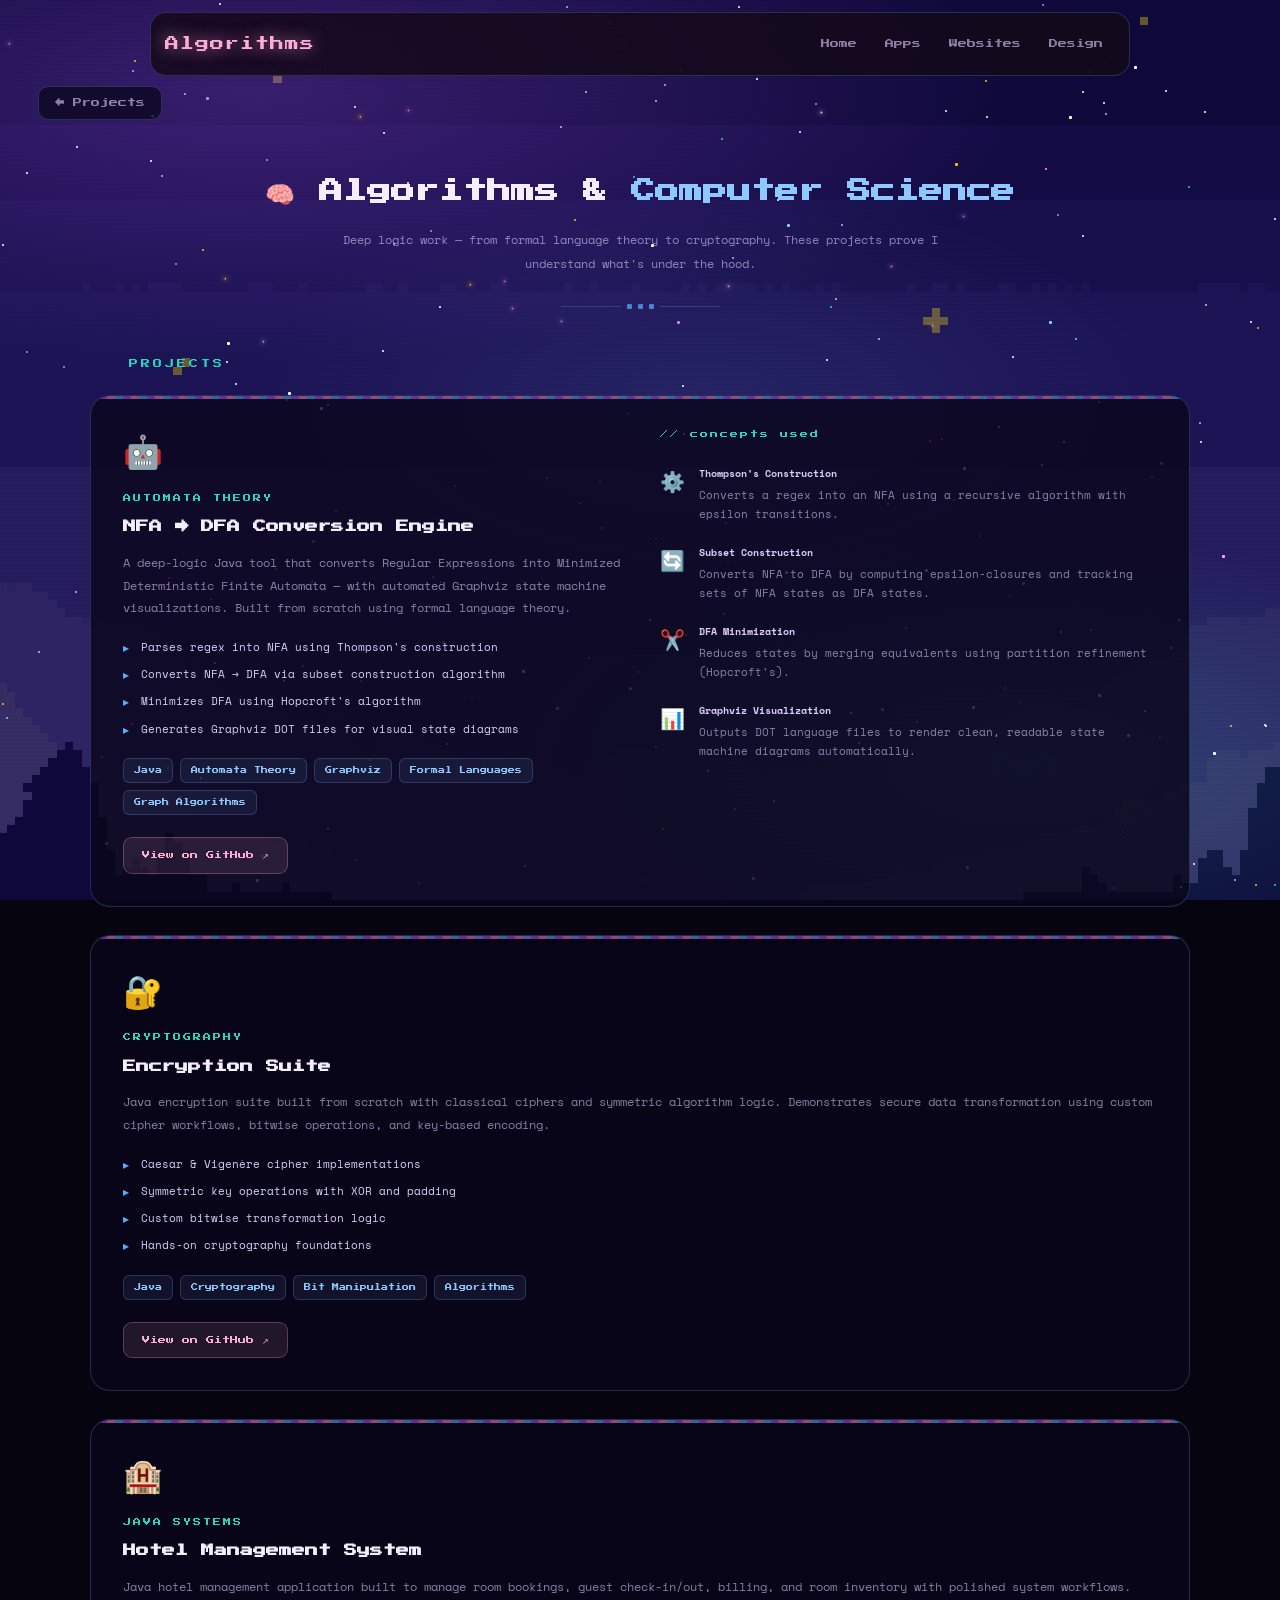
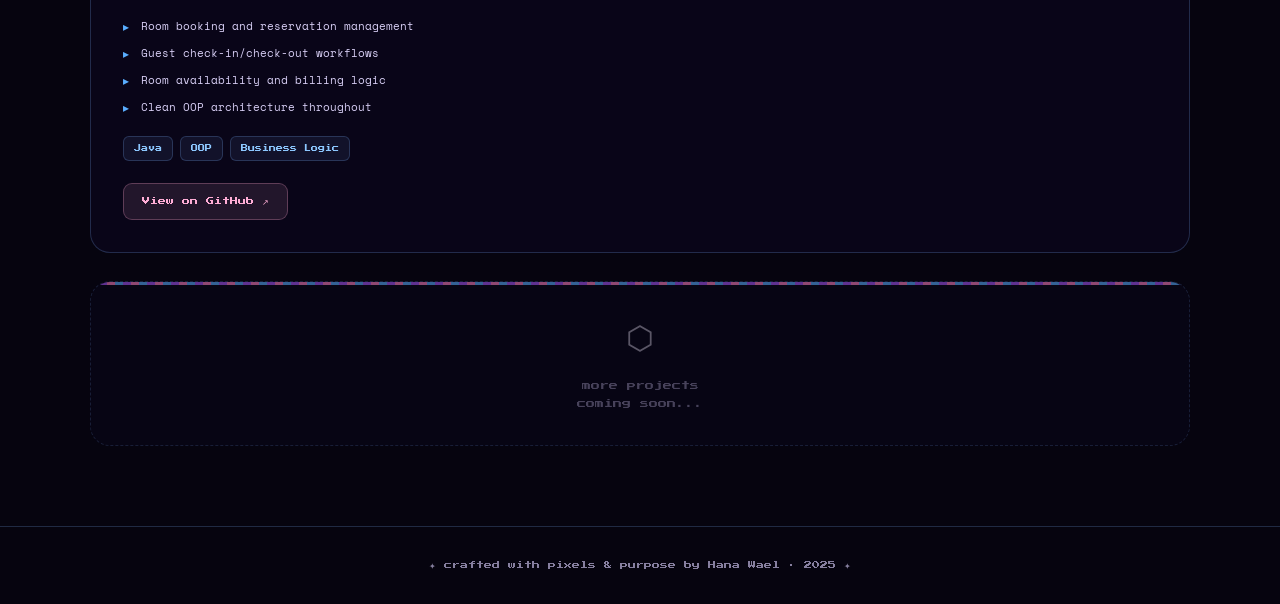
==== commit 85d28072: "portfolio update" ====
--- a/algorithms.html
+++ b/algorithms.html
@@ -18,7 +18,7 @@
 
 <header>
   <nav class="navbar">
-    <a href="index.html" class="logo">Hana.</a>
+    <a href="index.html" class="logo">Algorithms</a>
     <button class="menu-toggle" aria-label="Toggle navigation" aria-expanded="false">
       <span class="bar"></span>
       <span class="bar"></span>
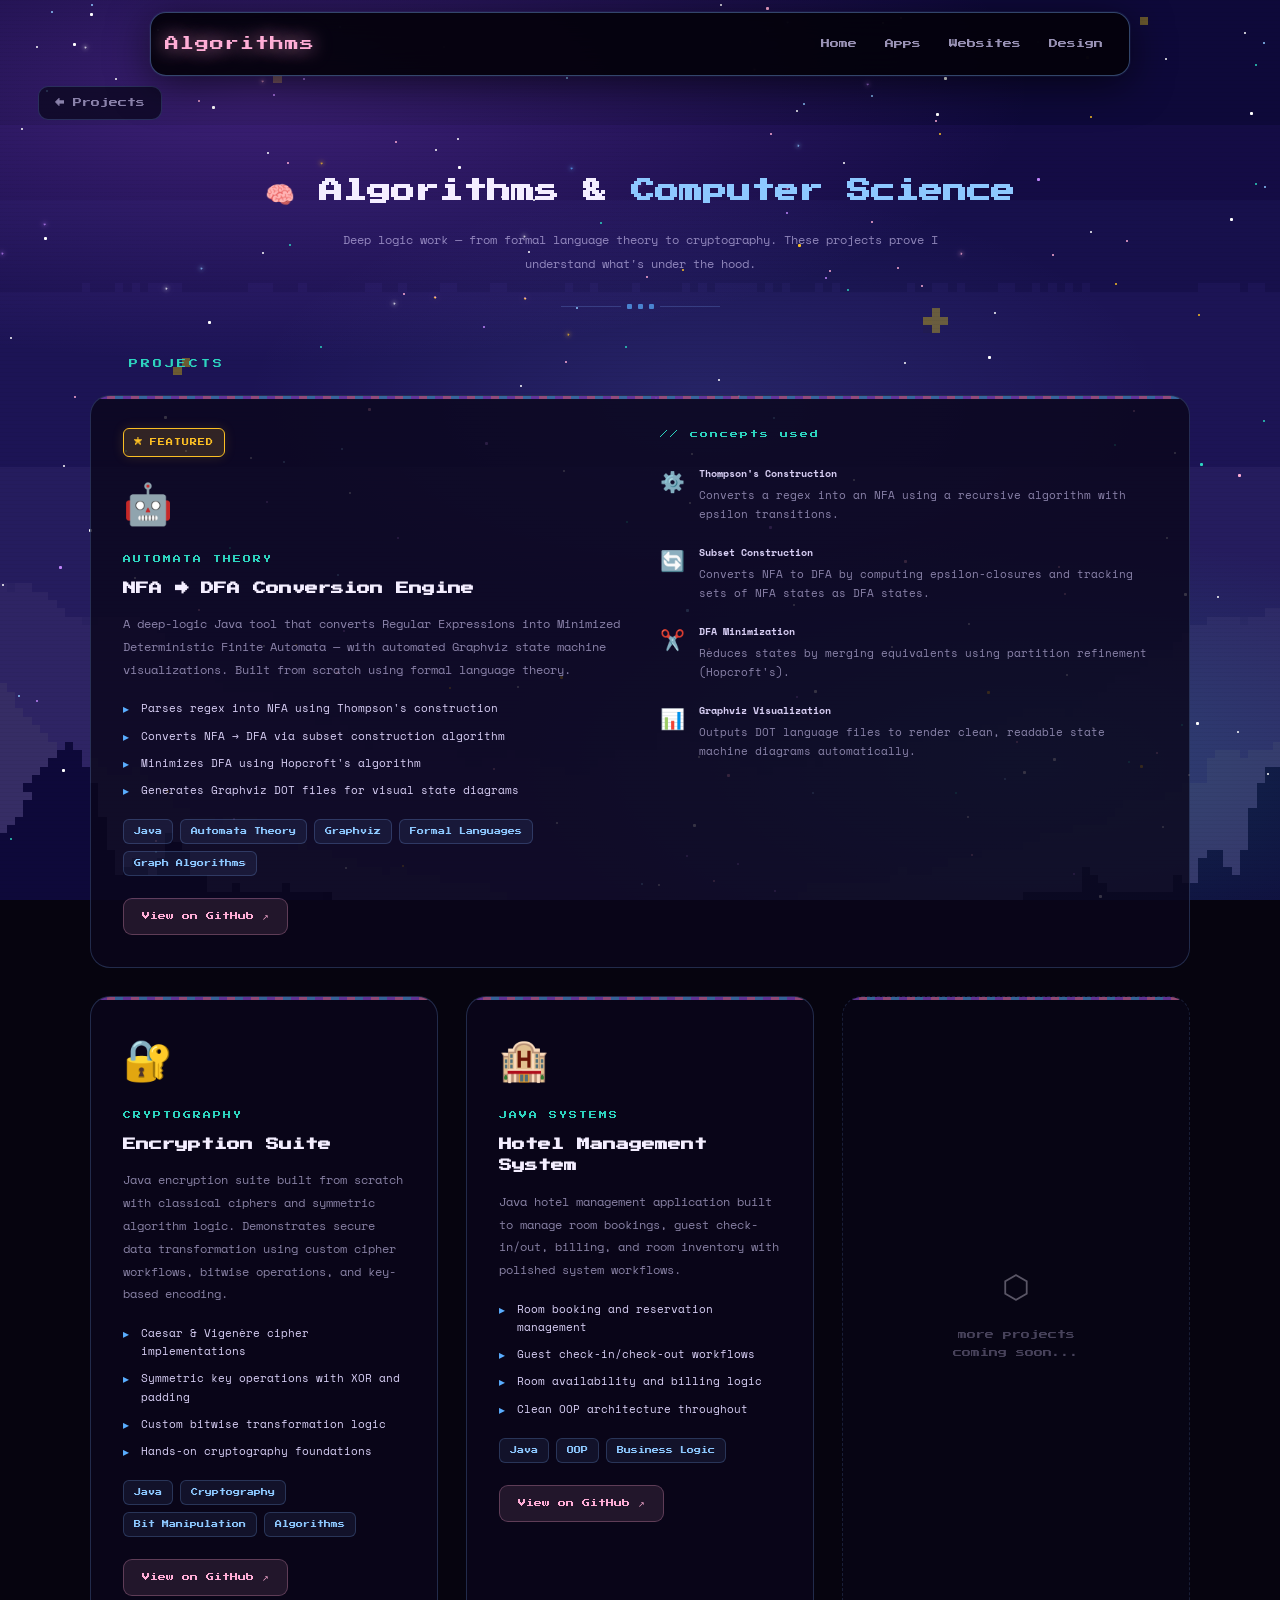
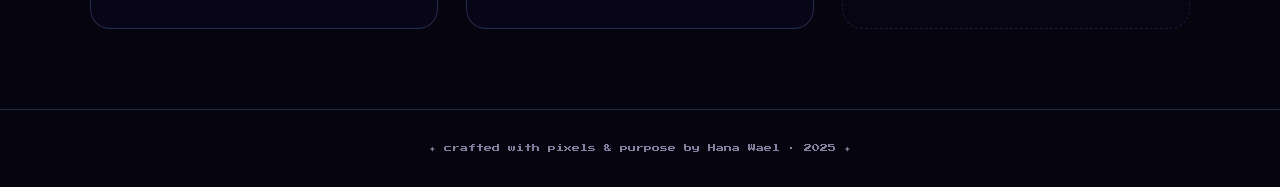
==== commit 515f3235: "portfolio update" ====
--- a/algorithms.html
+++ b/algorithms.html
@@ -12,7 +12,7 @@
   <script src="script.js" defer></script>
 </head>
 <body class="algorithms-page">
-
+<div class="bg-layer" aria-hidden="true"></div>
 <div class="bg-layer"></div>
 <div id="stars"></div>
 
@@ -53,6 +53,7 @@
     <!-- Featured: NFA → DFA -->
     <div class="project-card featured">
       <div class="card-left">
+        <div class="featured-badge">Featured</div>
         <span class="card-icon">🤖</span>
         <span class="card-tag">Automata Theory</span>
         <h2 class="card-title">NFA → DFA Conversion Engine</h2>
@@ -111,6 +112,7 @@
 
     <!-- Encryption -->
     <div class="project-card">
+      
       <span class="card-icon">🔐</span>
       <span class="card-tag">Cryptography</span>
       <h2 class="card-title">Encryption Suite</h2>
--- a/style.css
+++ b/style.css
@@ -3,17 +3,22 @@
    Pixel · Retro · Cyberpunk  ✦  Unified stylesheet
    ===================================================== */
 
-/* ── 1. TOKENS ── */
+/* ══════════════════════════════════════════════════════
+   1. DESIGN TOKENS
+   ══════════════════════════════════════════════════════ */
 :root {
-  --bg:            #06040f;
-  --bg2:           #090619;
-  --surface:       rgba(10, 7, 28, 0.82);
-  --surface2:      rgba(18, 12, 44, 0.90);
+  /* Backgrounds */
+  --bg:       #06040f;
+  --bg2:      #090619;
+  --surface:  rgba(10, 7, 28, 0.82);
+  --surface2: rgba(18, 12, 44, 0.90);
+
+  /* Borders */
   --border:        rgba(127, 179, 255, 0.22);
   --border-pink:   rgba(255, 160, 200, 0.28);
   --border-strong: rgba(127, 179, 255, 0.45);
 
-  /* Core palette */
+  /* Palette */
   --pink:    #ffadd6;
   --pink2:   #ff7ec0;
   --blue:    #8dc8ff;
@@ -22,31 +27,39 @@
   --purple:  #c084fc;
   --purple2: #a855f7;
   --gold:    #fbbf24;
-  --text:    #f4eeff;
-  --text2:   #d8cff5;
-  --muted:   rgba(220, 210, 255, 0.60);
-  --muted2:  rgba(220, 210, 255, 0.38);
-
+
+  /* Text */
+  --text:   #f4eeff;
+  --text2:  #d8cff5;
+  --muted:  rgba(220, 210, 255, 0.60);
+  --muted2: rgba(220, 210, 255, 0.38);
+
+  /* Easing */
   --ease-out:    cubic-bezier(0.16, 1, 0.3, 1);
   --ease-pop:    cubic-bezier(0.34, 1.56, 0.64, 1);
   --ease-snap:   cubic-bezier(0.0, 0.0, 0.2, 1);
   --ease-in-out: cubic-bezier(0.45, 0, 0.55, 1);
 
+  /* Layout */
   --nav-h: 64px;
   --r:     12px;
   --r-lg:  20px;
 }
 
-/* ── 2. RESET ── */
-*, *::before, *::after { 
-  box-sizing: border-box; 
-  margin: 0; 
-  padding: 0; 
-}
-
-html { 
-  scroll-behavior: smooth; 
-  color-scheme: dark; 
+/* ══════════════════════════════════════════════════════
+   2. RESET
+   ══════════════════════════════════════════════════════ */
+*,
+*::before,
+*::after {
+  box-sizing: border-box;
+  margin: 0;
+  padding: 0;
+}
+
+html {
+  scroll-behavior: smooth;
+  color-scheme: dark;
 }
 
 body {
@@ -59,12 +72,15 @@
   line-height: 1.6;
 }
 
-a { color: inherit; text-decoration: none; }
-ul { list-style: none; }
-img { max-width: 100%; }
+a      { color: inherit; text-decoration: none; }
+ul     { list-style: none; }
+img    { max-width: 100%; display: block; }
 button { cursor: pointer; font-family: inherit; border: none; background: none; }
 
-/* ── 3. BACKGROUND LAYERS ── */
+/* ══════════════════════════════════════════════════════
+   3. BACKGROUND & ENVIRONMENT
+   ══════════════════════════════════════════════════════ */
+
 .bg-layer {
   position: fixed;
   inset: 0;
@@ -84,7 +100,7 @@
   background:
     radial-gradient(ellipse 110% 55% at 20% 10%,  rgba(168, 85, 247, 0.28) 0%, transparent 55%),
     radial-gradient(ellipse 80%  50% at 80% 85%,  rgba(45, 212, 191, 0.18) 0%, transparent 52%),
-    radial-gradient(ellipse 60%  40% at 55% 45%,  rgba(127,179,255, 0.10) 0%, transparent 60%),
+    radial-gradient(ellipse 60%  40% at 55% 45%,  rgba(127, 179, 255, 0.10) 0%, transparent 60%),
     rgba(6, 4, 15, 0.58);
 }
 
@@ -102,11 +118,35 @@
   pointer-events: none;
 }
 
-/* ─── Hero + About Wrapper ─── */
+/* Stars container */
+#stars {
+  position: fixed;
+  inset: 0;
+  pointer-events: none;
+  z-index: 0;
+}
+
+.star {
+  position: absolute;
+  width: 2px;
+  height: 2px;
+  border-radius: 50%;
+  image-rendering: pixelated;
+  animation: twinkle var(--twinkle-dur, 3s) var(--twinkle-delay, 0s) infinite ease-in-out;
+}
+
+.star.shooting {
+  width: 2px !important;
+  height: 2px !important;
+  border-radius: 0 !important;
+  animation: shootingStar var(--shoot-dur, 1.4s) var(--twinkle-delay, 0s) infinite linear !important;
+}
+
+/* Hero + About shared background */
 .hero-about-wrapper {
   position: relative;
   z-index: 1;
-  background-color: #0d0820; /* Prevents bg-layer bleed */
+  background-color: #0d0820;
   background-image: url("imgs/hero.png");
   background-size: cover;
   background-position: center bottom;
@@ -131,9 +171,11 @@
 .hero-about-wrapper::after {
   content: "";
   position: absolute;
-  bottom: 0; left: 0; right: 0;
+  bottom: 0;
+  left: 0;
+  right: 0;
   height: 180px;
-  background: linear-gradient(to bottom, rgba(6,4,15,0), rgba(6,4,15,0.88));
+  background: linear-gradient(to bottom, rgba(6, 4, 15, 0), rgba(6, 4, 15, 0.88));
   pointer-events: none;
   z-index: 1;
 }
@@ -143,6 +185,7 @@
   z-index: 1;
 }
 
+/* Aurora glow */
 .aurora {
   position: absolute;
   inset: 0;
@@ -158,8 +201,9 @@
   mix-blend-mode: screen;
 }
 
-/* ── 4. VISUAL EFFECTS & PARTICLES ── */
-
+/* ══════════════════════════════════════════════════════
+   4. PARTICLES & VISUAL EFFECTS
+   ══════════════════════════════════════════════════════ */
 
 .pixel-sun {
   --sun-size: clamp(140px, 40vw, 420px);
@@ -175,7 +219,8 @@
   animation: pixelSunSet 28s linear infinite;
 }
 
-.ember, .hero-particle {
+.ember,
+.hero-particle {
   border-radius: 1px;
   pointer-events: none;
   z-index: 0;
@@ -183,33 +228,24 @@
   opacity: 0;
 }
 
-.ember { animation: emberDrift var(--anim-dur) var(--anim-delay) linear infinite; }
+.ember        { animation: emberDrift var(--anim-dur) var(--anim-delay) linear infinite; }
 .hero-particle { position: absolute; animation: heroParticleDrift var(--anim-dur) var(--anim-delay) linear infinite; }
 
-#stars {
+.cursor-pixel {
+  pointer-events: none;
   position: fixed;
-  inset: 0;
-  pointer-events: none;
-  z-index: 0;
-}
-
-.star {
-  position: absolute;
-  width: 2px;
-  height: 2px;
-  border-radius: 50%;
-  animation: twinkle var(--twinkle-dur, 3s) var(--twinkle-delay, 0s) infinite ease-in-out;
+  width: 4px;
+  height: 4px;
   image-rendering: pixelated;
-}
-
-.star.shooting {
-  width: 2px !important;
-  height: 2px !important;
-  border-radius: 0 !important;
-  animation: shootingStar var(--shoot-dur, 1.4s) var(--twinkle-delay, 0s) infinite linear !important;
-}
-
-/* ── 5. NAVIGATION ── */
+  border-radius: 1px;
+  z-index: 9999;
+  animation: pixelFade 500ms var(--ease-out) forwards;
+}
+
+/* ══════════════════════════════════════════════════════
+   5. NAVIGATION
+   ══════════════════════════════════════════════════════ */
+
 .navbar {
   position: fixed;
   top: 12px;
@@ -232,7 +268,7 @@
 
 .navbar.scrolled {
   border-color: rgba(255, 173, 214, 0.40);
-  box-shadow: 0 8px 40px rgba(0,0,0,0.60), 0 0 0 1px rgba(255, 173, 214, 0.15);
+  box-shadow: 0 8px 40px rgba(0, 0, 0, 0.60), 0 0 0 1px rgba(255, 173, 214, 0.15);
   background: rgba(25, 10, 20, 0.80);
 }
 
@@ -242,26 +278,22 @@
   box-shadow: 0 8px 40px rgba(0, 0, 0, 0.60), 0 0 0 1px rgba(127, 179, 255, 0.08);
 }
 
-.navbar.nav-dark .nav-links a { color: rgba(220, 210, 255, 0.70); }
+.navbar.nav-dark .nav-links a                   { color: rgba(220, 210, 255, 0.70); }
 .navbar.nav-dark .nav-links a:hover,
-.navbar.nav-dark .nav-links a.active {
-  color: #f4eeff;
-  background: rgba(127, 179, 255, 0.11);
-  text-shadow: 0 0 10px rgba(141, 200, 255, 0.60);
-}
+.navbar.nav-dark .nav-links a.active            { color: #f4eeff; background: rgba(127, 179, 255, 0.11); text-shadow: 0 0 10px rgba(141, 200, 255, 0.60); }
 
 .logo {
   font-family: "Press Start 2P", monospace;
   font-size: 14px;
   color: var(--pink);
-  text-shadow: 0 0 16px rgba(255,173,214,0.65), 0 0 32px rgba(255,173,214,0.25);
+  text-shadow: 0 0 16px rgba(255, 173, 214, 0.65), 0 0 32px rgba(255, 173, 214, 0.25);
   letter-spacing: 1px;
   flex-shrink: 0;
   transition: text-shadow 200ms;
 }
 
-.logo:hover { text-shadow: 0 0 20px rgba(255,173,214,0.9), 0 0 40px rgba(255,173,214,0.4); }
-.navbar.nav-dark .logo { text-shadow: 0 0 18px rgba(255, 173, 214, 0.85), 0 0 36px rgba(255, 173, 214, 0.30); }
+.logo:hover              { text-shadow: 0 0 20px rgba(255, 173, 214, 0.9), 0 0 40px rgba(255, 173, 214, 0.4); }
+.navbar.nav-dark .logo   { text-shadow: 0 0 18px rgba(255, 173, 214, 0.85), 0 0 36px rgba(255, 173, 214, 0.30); }
 
 .nav-links {
   display: flex;
@@ -275,9 +307,9 @@
   color: var(--muted);
   padding: 7px 12px;
   border-radius: 8px;
-  transition: color 140ms var(--ease-snap), background 140ms var(--ease-snap), text-shadow 140ms;
   position: relative;
   display: inline-block;
+  transition: color 140ms var(--ease-snap), background 140ms var(--ease-snap), text-shadow 140ms;
 }
 
 .nav-links a::after {
@@ -289,20 +321,16 @@
   height: 1px;
   background: var(--blue);
   transform: scaleX(0);
+  transform-origin: left;
   transition: transform 180ms var(--ease-snap);
-  transform-origin: left;
 }
 
 .nav-links a:hover,
-.nav-links a.active {
-  color: var(--text);
-  background: rgba(255, 173, 214, 0.15);
-  text-shadow: 0 0 10px rgba(255, 173, 214, 0.65);
-}
-
+.nav-links a.active         { color: var(--text); background: rgba(255, 173, 214, 0.15); text-shadow: 0 0 10px rgba(255, 173, 214, 0.65); }
 .nav-links a:hover::after,
-.nav-links a.active::after { transform: scaleX(1); }
-
+.nav-links a.active::after  { transform: scaleX(1); }
+
+/* Hamburger */
 .menu-toggle {
   display: none;
   flex-direction: column;
@@ -311,7 +339,7 @@
   border-radius: 8px;
   transition: background 160ms;
 }
-.menu-toggle:hover { background: rgba(255,173,214,0.10); }
+.menu-toggle:hover { background: rgba(255, 173, 214, 0.10); }
 
 .bar {
   display: block;
@@ -321,10 +349,12 @@
   border-radius: 2px;
   transition: transform 280ms var(--ease-pop), opacity 160ms;
 }
+
 .menu-toggle.is-active .bar:nth-child(1) { transform: translateY(7px) rotate(45deg); }
 .menu-toggle.is-active .bar:nth-child(2) { opacity: 0; }
 .menu-toggle.is-active .bar:nth-child(3) { transform: translateY(-7px) rotate(-45deg); }
 
+/* Back button (sub-pages) */
 .back-nav-btn {
   display: inline-flex;
   align-items: center;
@@ -341,14 +371,18 @@
   margin: calc(var(--nav-h) + 22px) 0 0 max(16px, 3vw);
   transition: color 160ms, border-color 200ms, background 200ms, transform 200ms var(--ease-pop);
 }
+
 .back-nav-btn:hover {
   color: var(--blue);
   border-color: var(--blue2);
-  background: rgba(127,179,255,0.10);
+  background: rgba(127, 179, 255, 0.10);
   transform: translateX(-4px);
 }
 
-/* ── 6. SECTIONS LAYOUT ── */
+/* ══════════════════════════════════════════════════════
+   6. PAGE SECTION LAYOUT
+   ══════════════════════════════════════════════════════ */
+
 #hero, #about, #skills, #projects, #contact {
   overflow: hidden;
   isolation: isolate;
@@ -386,7 +420,6 @@
   flex-direction: column;
   align-items: center;
   justify-content: center;
-  height: auto;
   overflow: visible;
 }
 
@@ -407,14 +440,17 @@
 #skills::after {
   content: "";
   position: absolute;
-  top: 0; left: 0; right: 0;
+  top: 0;
+  left: 0;
+  right: 0;
   height: 3px;
   background: linear-gradient(90deg, transparent, rgba(45, 212, 191, 0.50), rgba(90, 174, 255, 0.60), rgba(45, 212, 191, 0.50), transparent);
   z-index: 2;
   pointer-events: none;
 }
 
-#skills > *, #contact > * { position: relative; z-index: 1; }
+#skills > *,
+#contact > * { position: relative; z-index: 1; }
 
 #projects {
   position: relative;
@@ -425,986 +461,21 @@
   flex-direction: column;
   align-items: center;
   justify-content: center;
-  height: auto;
   overflow: hidden;
 }
 
-#contact {
-  position: relative;
+#projects::before {
+  content: "";
+  position: absolute;
+  bottom: 0;
+  left: 0;
+  right: 0;
+  height: 45vh;
+  background: linear-gradient(to top, var(--bg) 0%, rgba(10, 7, 28, 0.95) 25%, rgba(192, 132, 252, 0.20) 65%, transparent 100%);
   z-index: 1;
-  padding: 110px 6vw 90px;
-  min-height: 80svh;
-  display: flex;
-  align-items: center;
-  justify-content: center;
-}
-
-/* ── 7. COMPONENT STYLES ── */
-.hero-eyebrow {
-  font-family: "Press Start 2P", monospace;
-  font-size: 9px;
-  color: var(--teal);
-  letter-spacing: 3px;
-  text-transform: uppercase;
-  opacity: 0;
-  animation: slideUp 0.6s 0.2s var(--ease-out) forwards;
-}
-
-.hero-content {
-  opacity: 0;
-  animation: slideUp 0.7s 0.35s var(--ease-out) forwards;
-  position: relative;
-  z-index: 3;
-}
-
-.hero-content h1 {
-  font-family: "Press Start 2P", monospace;
-  font-size: clamp(16px, 3.2vw, 34px);
-  line-height: 1.75;
-  color: var(--text);
-  text-shadow: 0 2px 40px rgba(255,173,214,0.18);
-  max-width: 820px;
-  margin: 0 auto 20px;
-}
-
-/* User modification: Fix text to clean, fixed colors and glows from rainbow gradient */
-.hero-content h1 .accent { color: var(--pink); text-shadow: 0 0 24px rgba(255,173,214,0.55); }
-.hero-content h1 .accent2 { color: var(--blue2); text-shadow: 0 0 24px rgba(90,174,255,0.50); }
-
-.hero-sub {
-  font-family: "Space Mono", monospace;
-  font-size: clamp(11px, 1.5vw, 13px);
-  color: var(--text2);
-  max-width: 560px;
-  margin: 0 auto;
-  line-height: 2.1;
-  opacity: 0.85;
-}
-
-.hero-sub .cursor {
-  display: inline-block;
-  width: 8px;
-  height: 14px;
-  background: var(--pink);
-  margin-left: 3px;
-  vertical-align: middle;
-  animation: blink 1s step-end infinite;
-}
-
-#hero-buttons-container {
-  display: flex;
-  flex-wrap: wrap;
-  gap: 12px;
-  justify-content: center;
-  align-items: center;
-  opacity: 0;
-  animation: slideUp 0.7s 0.55s var(--ease-out) forwards;
-}
-
-.hero-nav-btn {
-  font-family: "Press Start 2P", monospace;
-  font-size: 10px;
-  padding: 14px 22px;
-  border-radius: 10px;
-  transition: transform 220ms var(--ease-pop), box-shadow 220ms var(--ease-out), border-color 180ms;
-  position: relative;
-  overflow: hidden;
-  display: inline-flex;
-  align-items: center;
-  gap: 8px;
-}
-
-.hero-nav-btn::before {
-  content: "";
-  position: absolute;
-  inset: 0;
-  background: linear-gradient(90deg, transparent, rgba(255,255,255,0.08), transparent);
-  transform: translateX(-100%) skewX(-20deg);
-  transition: transform 500ms var(--ease-out);
-}
-.hero-nav-btn:hover::before { transform: translateX(200%) skewX(-20deg); }
-.hero-nav-btn:hover { transform: translateY(-3px); }
-.hero-nav-btn:active { transform: translateY(1px) scale(0.97); transition-duration: 80ms; }
-
-.hero-primary-btn {
-   background: linear-gradient(135deg, rgba(255,173,214,0.25), rgba(192,132,252,0.20));
-  border: 1px solid rgba(255,173,214,0.60);
-  color: var(--pink);
-  box-shadow: 0 4px 28px rgba(255,173,214,0.35);
-  text-shadow: 0 0 8px rgba(255,173,214,0.4);
-}
-.hero-primary-btn:hover {
-  border-color: var(--pink);
-  box-shadow: 0 8px 36px rgba(255,173,214,0.50), 0 0 0 1px rgba(255,173,214,0.25);
-}
-
-.hero-secondary-buttons { display: flex; gap: 10px; align-items: center; }
-
-.btn-small {
-  font-size: 9px;
-  padding: 12px 16px;
-  background: rgba(127,179,255,0.08);
-  border: 1px solid var(--border);
-  color: var(--blue);
-  border-radius: 10px;
-}
-.btn-small:hover { border-color: var(--blue2); background: rgba(127,179,255,0.14); box-shadow: 0 6px 22px rgba(127,179,255,0.22); }
-.github-btn { width: 44px; height: 44px; padding: 0; justify-content: center; }
-.pixel-icon { width: 22px; height: 22px; filter: invert(1); }
-
-.status-badge {
-  display: inline-flex;
-  align-items: center;
-  gap: 8px;
-  font-family: "Space Mono", monospace;
-  font-size: 10px;
-  color: var(--teal);
-  background: rgba(45,212,191,0.09);
-  border: 1px solid rgba(45,212,191,0.28);
-  padding: 7px 16px;
-  border-radius: 99px;
-  opacity: 0;
-  animation: slideUp 0.6s 0.7s var(--ease-out) forwards;
-}
-
-.status-dot {
-  width: 7px;
-  height: 7px;
-  border-radius: 50%;
-  background: var(--teal);
-  box-shadow: 0 0 8px var(--teal);
-  animation: pulse 2s ease-in-out infinite;
-}
-
-/* Glass Boxes (About, Contact, Cards) */
-.about-glass-box, .contact-box {
-  background: var(--surface);
-  border-radius: var(--r-lg);
-  padding: 52px 56px;
-  width: 100%;
-  backdrop-filter: blur(22px);
-  position: relative;
-  overflow: hidden;
-}
-
-.about-glass-box { max-width: 860px; border: 1px solid var(--border); }
-.contact-box { max-width: 680px; text-align: center; border: 1px solid var(--border-pink); }
-
-.about-glass-box::before {
-  content: "";
-  position: absolute;
-  top: -1px; left: -1px; right: -1px;
-  height: 4px;
-  background: linear-gradient(90deg, var(--pink) 0%, var(--pink) 16.66%, var(--purple) 16.66%, var(--purple) 33.33%, var(--blue2) 33.33%, var(--blue2) 50%, var(--teal) 50%, var(--teal) 66.66%, var(--gold) 66.66%, var(--gold) 83.33%, var(--pink2) 83.33%, var(--pink2) 100%);
-  background-size: 42px 100%;
-  animation: ribbonScroll 4s linear infinite;
-  border-radius: var(--r-lg) var(--r-lg) 0 0;
-}
-
-.contact-box::before {
-  content: "";
-  position: absolute;
-  top: -1px; left: -1px; right: -1px;
-  height: 2px;
-  background: linear-gradient(90deg, transparent, var(--pink2), var(--purple), transparent);
-}
-
-.about-glass-box::after {
-  content: "";
-  position: absolute;
-  top: -60px; right: -60px;
-  width: 220px; height: 220px;
-  background: radial-gradient(circle, rgba(192,132,252,0.10) 0%, transparent 70%);
   pointer-events: none;
-  border-radius: 50%;
-}
-
-.about-glass-box h1, .contact-box h1 {
-  font-family: "Press Start 2P", monospace;
-  font-size: clamp(15px, 2.2vw, 21px);
-  color: var(--text);
-  margin-bottom: 32px;
-}
-.contact-box h1 { margin-bottom: 20px; }
-
-.about-text-blocks { display: flex; flex-direction: column; gap: 18px; }
-.readable-text, .contact-box p {
-  font-family: "Space Mono", monospace;
-  color: var(--text2);
-  font-size: clamp(12px, 1.4vw, 13.5px);
-  line-height: 2;
-}
-.contact-box p { margin-bottom: 36px; }
-.highlight-text { color: var(--blue); font-weight: 700; }
-
-.skills h1, .projects-heading {
-  font-family: "Press Start 2P", monospace;
-  font-size: clamp(15px, 2.2vw, 21px);
-  text-align: center;
-  color: var(--text);
-}
-.skills h1 {
-  margin-bottom: 50px;
-  text-shadow: 3px 3px 0px #020a24, 0 0 20px rgba(127,179,255,0.4);
-}
-.projects-heading { margin-bottom: 14px; }
-.projects-sub {
-  font-family: "Space Mono", monospace;
-  font-size: 11px;
-  color: var(--muted);
-  text-align: center;
-  margin-bottom: 52px;
-}
-
-.skills-container {
-  display: grid;
-  grid-template-columns: repeat(auto-fit, minmax(220px, 1fr));
-  gap: 20px;
-}
-
-.skill-glass-card {
-  background: rgba(5, 3, 20, 0.84);
-  border: 1px solid rgba(127,179,255,0.28);
-  border-radius: var(--r);
-  padding: 28px 24px;
-  backdrop-filter: blur(16px);
-  transition: transform 260ms var(--ease-pop), border-color 200ms, box-shadow 200ms;
-  opacity: 0;
-  transform: translateY(24px);
-  box-shadow: 0 4px 24px rgba(0,0,0,0.45);
-}
-
-.skill-glass-card.in-view {
-  opacity: 1;
-  transform: translateY(0);
-  transition: opacity 520ms var(--ease-out), transform 520ms var(--ease-pop), border-color 200ms, box-shadow 200ms;
-}
-
-.skill-glass-card:hover {
-  transform: translateY(-8px);
-  border-color: rgba(127,179,255,0.7);
-  box-shadow: 0 14px 44px rgba(127,179,255,0.20), 0 0 0 1px rgba(127,179,255,0.10);
-}
-
-.skill-icon, .card-icon { font-size: 32px; display: block; }
-.skill-icon { margin-bottom: 14px; }
-.card-icon { margin-bottom: 12px; }
-
-.skill-title {
-  font-family: "Press Start 2P", monospace;
-  font-size: 10px;
-  color: var(--text);
-  margin-bottom: 16px;
-}
-
-.skills-list { display: flex; flex-direction: column; gap: 7px; }
-.skills-list li {
-  font-family: "Space Mono", monospace;
-  font-size: 11px;
-  color: var(--muted);
-  padding: 7px 10px;
-  background: rgba(127,179,255,0.05);
-  border-radius: 6px;
-  border-left: 2px solid var(--blue2);
-  transition: color 150ms, border-color 150ms, background 150ms;
-}
-.skill-glass-card:hover .skills-list li { color: var(--text2); }
-
-.category-grid-container {
-  display: grid;
-  grid-template-columns: repeat(2, 1fr);
-  gap: 20px;
-  width: 100%;
-  max-width: 760px;
-}
-
-.category-card {
-  background: var(--surface);
-  border: 1px solid var(--border);
-  border-radius: var(--r-lg);
-  padding: 36px 28px;
-  display: flex;
-  flex-direction: column;
-  align-items: flex-start;
-  gap: 10px;
-  transition: transform 260ms var(--ease-pop), border-color 200ms, box-shadow 200ms, background 200ms;
-  opacity: 0;
-  transform: translateY(20px) scale(0.97);
-  position: relative;
-  overflow: hidden;
-}
-
-.category-card::after {
-  content: "→";
-  position: absolute;
-  bottom: 20px; right: 22px;
-  font-size: 18px; color: var(--muted2);
-  transition: color 200ms, transform 200ms var(--ease-pop);
-}
-.category-card:hover::after { color: var(--blue); transform: translateX(5px); }
-
-.category-card.in-view {
-  opacity: 1; transform: translateY(0) scale(1);
-  transition: opacity 480ms var(--ease-out), transform 480ms var(--ease-pop), border-color 200ms, box-shadow 200ms, background 200ms;
-}
-
-.category-card:hover {
-  transform: translateY(-8px) scale(1.01);
-  border-color: var(--border-strong);
-  box-shadow: 0 18px 52px rgba(0,0,0,0.45), 0 0 0 1px rgba(127,179,255,0.10);
-  background: var(--surface2);
-}
-
-.category-card .card-title { font-family: "Press Start 2P", monospace; font-size: 10px; color: var(--text); line-height: 1.6; }
-.category-card .card-desc { font-family: "Space Mono", monospace; font-size: 10px; color: var(--muted); line-height: 1.6; }
-
-.category-card:nth-child(1) { --card-color: var(--gold); }
-.category-card:nth-child(2) { --card-color: var(--purple); }
-.category-card:nth-child(3) { --card-color: var(--teal); }
-.category-card:nth-child(4) { --card-color: var(--pink); }
-
-.category-card::before {
-  content: ""; position: absolute; top: 0; left: 0; right: 0; height: 2px;
-  background: var(--card-color, var(--blue)); opacity: 0.55; transition: opacity 200ms;
-}
-.category-card:hover::before { opacity: 1; }
-
-.contact-links { display: flex; flex-wrap: wrap; gap: 12px; justify-content: center; }
-.contact-btn {
-  font-family: "Press Start 2P", monospace;
-  font-size: 9px;
-  padding: 13px 20px;
-  border-radius: 10px;
-  border: 1px solid var(--border);
-  background: rgba(127,179,255,0.07);
-  color: var(--blue);
-  transition: transform 220ms var(--ease-pop), border-color 180ms, box-shadow 200ms, background 180ms;
-}
-.contact-btn:hover {
-  transform: translateY(-3px); border-color: var(--blue2); background: rgba(127,179,255,0.14); box-shadow: 0 6px 22px rgba(127,179,255,0.22);
-}
-
-/* ── 8. SUB-PAGES & PROJECTS CARDS ── */
-body.algorithms-page { background: var(--bg); }
-.page { position: relative; z-index: 1; padding: 24px max(16px, 4vw) 80px; }
-.page-header { max-width: 860px; margin: 28px auto 48px; text-align: center; }
-.page-header h1 { font-family: "Press Start 2P", monospace; font-size: clamp(15px, 2.5vw, 24px); line-height: 1.65; color: var(--text); margin-bottom: 16px; }
-.page-header h1 span { color: var(--blue); }
-
-.subtitle { font-family: "Space Mono", monospace; font-size: 12px; color: var(--muted); line-height: 2; max-width: 640px; margin: 0 auto 28px; }
-
-.pixel-divider { display: flex; align-items: center; gap: 6px; justify-content: center; margin-top: 8px; }
-.pixel-divider .line { flex: 1; max-width: 60px; height: 1px; background: var(--border); }
-.pixel-divider .dot { width: 5px; height: 5px; border-radius: 1px; background: var(--blue2); opacity: 0.7; }
-
-.section-label {
-  font-family: "Press Start 2P", monospace; font-size: 9px; color: var(--teal); letter-spacing: 3px; text-transform: uppercase;
-  margin: 0 auto 24px; display: block; max-width: 1100px; width: 100%; padding: 0 max(0px, calc((100% - 1100px) / 2));
-}
-
-.projects-grid { display: grid; grid-template-columns: 1fr; gap: 28px; max-width: 1100px; margin: 0 auto; width: 100%; }
-
-.project-card {
-  background: var(--surface); border: 1px solid var(--border); border-radius: var(--r-lg); padding: 32px;
-  transition: transform 260ms var(--ease-pop), border-color 200ms, box-shadow 200ms; position: relative; overflow: hidden;
-}
-
-.project-card::before {
-  content: ""; position: absolute; top: 0; left: 0; right: 0; height: 3px;
-  background: linear-gradient(90deg, var(--blue2) 0%, var(--blue2) 33.33%, var(--purple2) 33.33%, var(--purple2) 66.66%, var(--pink2) 66.66%, var(--pink2) 100%);
-  background-size: 24px 100%; opacity: 0.55; transition: opacity 200ms;
-}
-
-.project-card:hover { transform: translateY(-6px); border-color: rgba(127,179,255,0.50); box-shadow: 0 16px 48px rgba(0,0,0,0.40), 0 0 0 1px rgba(127,179,255,0.08); }
-.project-card:hover::before { opacity: 1; animation: ribbonScroll 4s linear infinite; }
-
-.project-card.featured { display: grid; grid-template-columns: 1fr 1fr; gap: 40px; align-items: start; }
-
-.card-tag { font-family: "Press Start 2P", monospace; font-size: 8px; color: var(--teal); letter-spacing: 2px; text-transform: uppercase; display: block; margin-bottom: 12px; }
-.card-title { font-family: "Press Start 2P", monospace; font-size: clamp(11px, 1.4vw, 13px); color: var(--text); line-height: 1.65; margin-bottom: 14px; }
-.card-desc { font-family: "Space Mono", monospace; font-size: 12px; color: var(--muted); line-height: 1.9; margin-bottom: 18px; }
-
-.card-highlights { display: flex; flex-direction: column; gap: 9px; margin-bottom: 20px; }
-.card-highlights li { font-family: "Space Mono", monospace; font-size: 11px; color: var(--text2); padding-left: 18px; position: relative; line-height: 1.65; }
-.card-highlights li::before { content: "▸"; position: absolute; left: 0; color: var(--blue2); font-size: 12px; }
-
-.tech-pills { display: flex; flex-wrap: wrap; gap: 7px; margin-bottom: 22px; }
-.pill { font-family: "Press Start 2P", monospace; font-size: 7px; padding: 6px 10px; border-radius: 6px; background: rgba(127,179,255,0.08); border: 1px solid rgba(127,179,255,0.22); color: var(--blue); transition: background 150ms, border-color 150ms, color 150ms; }
-.pill:hover { background: rgba(127,179,255,0.16); border-color: var(--blue2); color: var(--text); }
-
-.card-btn { display: inline-flex; align-items: center; gap: 6px; font-family: "Press Start 2P", monospace; font-size: 8px; padding: 11px 18px; border-radius: 9px; transition: transform 200ms var(--ease-pop), box-shadow 200ms, border-color 180ms, background 180ms; }
-.card-btn.primary { background: rgba(255,173,214,0.10); border: 1px solid var(--border-pink); color: var(--pink); }
-.card-btn.primary:hover { transform: translateY(-2px); border-color: var(--pink2); box-shadow: 0 6px 22px rgba(255,173,214,0.25); background: rgba(255,173,214,0.16); }
-
-.card-right { display: flex; flex-direction: column; gap: 20px; justify-content: center; }
-.card-right-title { font-family: "Press Start 2P", monospace; font-size: 8px; color: var(--teal); letter-spacing: 2px; margin-bottom: 4px; }
-.concept-row { display: flex; gap: 14px; align-items: flex-start; }
-.concept-icon { font-size: 20px; flex-shrink: 0; margin-top: 2px; }
-.concept-text { font-family: "Space Mono", monospace; font-size: 11px; color: var(--muted); line-height: 1.75; }
-.concept-text strong { display: block; color: var(--text2); font-size: 10px; margin-bottom: 3px; }
-
-.project-card.coming-soon { display: flex; flex-direction: column; align-items: center; justify-content: center; min-height: 160px; gap: 12px; border-style: dashed; border-color: rgba(127,179,255,0.15); background: rgba(10, 7, 28, 0.45); }
-.cs-icon { font-size: 32px; opacity: 0.35; }
-.cs-text { font-family: "Press Start 2P", monospace; font-size: 9px; color: var(--muted); text-align: center; line-height: 2; opacity: 0.5; }
-
-/* ── 9. ANIMATIONS & REVEALS ── */
-.reveal { opacity: 0; transform: translateY(22px); transition: opacity 520ms var(--ease-out), transform 520ms var(--ease-out); }
-.reveal.visible { opacity: 1; transform: translateY(0); }
-
-#about .about-text-blocks .readable-text { opacity: 0; transform: translateY(18px); transition: opacity 480ms var(--ease-out), transform 480ms var(--ease-out); }
-#about .about-text-blocks .readable-text.in-view { opacity: 1; transform: none; }
-#about .about-text-blocks .readable-text:nth-child(1) { transition-delay: 0ms; }
-#about .about-text-blocks .readable-text:nth-child(2) { transition-delay: 80ms; }
-#about .about-text-blocks .readable-text:nth-child(3) { transition-delay: 160ms; }
-#about .about-text-blocks .readable-text:nth-child(4) { transition-delay: 240ms; }
-
-.skill-glass-card:nth-child(1), .category-card:nth-child(1) { transition-delay: 0ms; }
-.skill-glass-card:nth-child(2), .category-card:nth-child(2) { transition-delay: 80ms; }
-.skill-glass-card:nth-child(3), .category-card:nth-child(3) { transition-delay: 160ms; }
-.skill-glass-card:nth-child(4), .category-card:nth-child(4) { transition-delay: 240ms; }
-
-@keyframes slideUp { from { opacity: 0; transform: translateY(20px); } to { opacity: 1; transform: translateY(0); } }
-@keyframes blink { 50% { opacity: 0; } }
-@keyframes pulse { 0%, 100% { box-shadow: 0 0 6px var(--teal); } 50% { box-shadow: 0 0 16px var(--teal), 0 0 28px rgba(45,212,191,0.45); } }
-@keyframes twinkle { 0%, 100% { opacity: var(--star-min, 0.12); transform: scale(1); } 50% { opacity: 1; transform: scale(1.5); } }
-@keyframes shootingStar { 0% { opacity: 0; transform: translateX(0) translateY(0) scaleX(1); } 5% { opacity: 1; } 85% { opacity: 0.8; } 100% { opacity: 0; transform: translateX(var(--shoot-x, 120px)) translateY(var(--shoot-y, 50px)) scaleX(1); } }
-@keyframes pixelFade { from { opacity: 0.7; transform: scale(1); } to { opacity: 0; transform: scale(0.3); } }
-@keyframes pixelSunSet { 0% { transform: translateY(-5vh); opacity: 0; } 10% { opacity: 1; } 60% { opacity: 0.8; } 100% { transform: translateY(80vh); opacity: 0; } }
-@keyframes auroraBreathe { 0% { transform: scale(1) translateY(0); opacity: 0.5; } 50% { transform: scale(1.05) translateY(-30px); opacity: 0.9; } 100% { transform: scale(1) translateY(15px); opacity: 0.5; } }
-@keyframes portalBreathe { 0% { transform: translateX(-50%) scale(1) translateY(0); opacity: 0.15; } 50% { transform: translateX(-50%) scale(1.05) translateY(-20px); opacity: 0.35; } 100% { transform: translateX(-50%) scale(1) translateY(10px); opacity: 0.15; } }
-@keyframes ribbonScroll { from { background-position: 0 0; } to { background-position: 168px 0; } }
-@keyframes heroParticleDrift { 0% { transform: translate(0, 0); opacity: 0; } 20% { opacity: var(--max-op, 0.8); } 80% { opacity: var(--max-op, 0.8); } 100% { transform: translate(var(--drift-x), var(--drift-y)); opacity: 0; } }
-@keyframes emberDrift { 0% { transform: translate(0, 0); opacity: 0; } 15% { opacity: var(--max-op, 0.7); } 85% { opacity: var(--max-op, 0.7); } 100% { transform: translate(var(--drift-x), var(--drift-y)); opacity: 0; } }
-@keyframes scrollBounce { 0%, 100% { opacity: 0.4; transform: translateX(-50%) translateY(0); } 50% { opacity: 0.9; transform: translateX(-50%) translateY(7px); } }
-
-.scroll-indicator {
-  position: absolute; bottom: 30px; left: 50%; transform: translateX(-50%); display: flex; flex-direction: column; align-items: center; gap: 6px;
-  font-family: "Press Start 2P", monospace; font-size: 7px; color: var(--muted); animation: scrollBounce 2.5s ease-in-out infinite; opacity: 0; animation-delay: 1.5s; animation-fill-mode: forwards;
-}
-.scroll-arrow { font-size: 14px; }
-
-.cursor-pixel { pointer-events: none; position: fixed; width: 4px; height: 4px; image-rendering: pixelated; border-radius: 1px; z-index: 9999; animation: pixelFade 500ms var(--ease-out) forwards; }
-
-footer { position: relative; z-index: 1; text-align: center; padding: 32px 20px; font-family: "Press Start 2P", monospace; font-size: 8px; color: var(--muted); border-top: 1px solid var(--border); }
-
-/* ── 10. RESPONSIVE & MOBILE OPTIMIZATIONS ── */
-@media (max-width: 900px) {
-  .project-card.featured { grid-template-columns: 1fr; gap: 28px; }
-}
-
-@media (max-width: 768px), (pointer: coarse) {
-  html, body { overflow-x: hidden; width: 100%; }
-  body { -webkit-text-size-adjust: 100%; text-rendering: optimizeLegibility; }
-  * { backface-visibility: hidden; -webkit-backface-visibility: hidden; }
-
-  .hero-about-wrapper, .bg-layer { background-attachment: scroll !important; transform: translateZ(0); will-change: auto; background-position: center top !important; }
-  .bg-layer { background-position: center center !important; }
-}
-
-@media (max-width: 768px) {
-  #hero { min-height: 100dvh; padding-top: 120px; padding-bottom: 90px; gap: 20px; }
-  #about, #skills, #projects, #contact { min-height: auto; padding-top: 80px; padding-bottom: 80px; }
-
-  .navbar, .about-glass-box, .contact-box, .skill-glass-card, .category-card, .project-card {
-    backdrop-filter: blur(10px); -webkit-backdrop-filter: blur(10px);
-  }
-
-  .navbar { width: calc(100% - 20px); height: 58px; padding-inline: 14px; top: 10px; border-radius: 14px; }
-  .logo { font-size: 10px; }
-  .nav-links { position: absolute; top: calc(100% + 8px); left: 0; right: 0; flex-direction: column; background: rgba(6,4,15,0.97); backdrop-filter: blur(24px); border: 1px solid var(--border); border-radius: 12px; padding: 0; gap: 0; max-height: 0; overflow: hidden; transition: max-height 380ms var(--ease-out), padding 280ms var(--ease-out); margin-top: 2px; }
-  .nav-links.active { padding: 10px 8px; max-height: 400px; }
-  .nav-links a { display: flex; align-items: center; font-size: 10px; padding: 12px 16px; border-radius: 8px; width: 100%; min-height: 44px; }
-  .menu-toggle { display: flex; }
-
-  .hero-content h1 { font-size: clamp(13px, 4vw, 22px); line-height: 2; max-width: 95%; }
-  .hero-sub { font-size: 11px; line-height: 1.9; max-width: 95%; }
-  .hero-eyebrow { letter-spacing: 2px; font-size: 8px; }
-  #hero-buttons-container { width: 100%; gap: 14px; padding-inline: 8px; }
-  .hero-secondary-buttons { width: 100%; gap: 10px; }
-  .hero-nav-btn, .btn-small { min-height: 48px; }
-
-  .pixel-rainbow-arch { display: none; }
-  .pixel-sun { --sun-size: clamp(120px, 38vw, 220px); top: 18vh; opacity: 0.75; filter: blur(0.4px); }
-
-  .skills-container { grid-template-columns: 1fr; gap: 16px; }
-  .skill-glass-card { padding: 22px 18px; }
-
-  .category-grid-container { grid-template-columns: 1fr; max-width: 440px; }
-  .project-card.featured { grid-template-columns: 1fr; gap: 22px; }
-  .project-card { padding: 22px 18px; }
-  .card-title { line-height: 1.9; }
-  .tech-pills { gap: 8px; }
-  .pill { font-size: 7px; padding: 7px 9px; }
-
-  .about-glass-box, .contact-box { width: 100%; padding: 32px 24px; }
-  .contact-links { flex-direction: column; align-items: stretch; }
-  .contact-btn { text-align: center; }
-  .back-nav-btn { margin: calc(var(--nav-h) + 16px) 0 0 16px; }
-
-  .star:nth-child(2n), .ember:nth-child(2n), .hero-particle:nth-child(2n), .star.shooting { display: none; }
-  .star { animation-duration: 4s !important; }
-}
-
-@media (max-width: 480px) {
-  .logo { font-size: 11px; }
-  .about-glass-box { padding: 28px 18px; }
-  .contact-box { padding: 30px 18px; }
-  .skill-glass-card { padding: 22px 18px; }
-  .project-card { padding: 24px 18px; }
-  .page-header { margin-bottom: 32px; }
-
-  #hero-buttons-container { flex-direction: column; align-items: stretch; padding: 0 10px; }
-  .hero-nav-btn { justify-content: center; text-align: center; }
-  .hero-secondary-buttons { justify-content: space-between; }
-  .btn-small.resume-btn { flex: 1; }
-
-  .readable-text, .card-desc, .concept-text, .contact-box p { font-size: 11px; line-height: 1.95; }
-  .skills h1, .projects-heading, .contact-box h1, .about-glass-box h1 { line-height: 1.8; }
-}
-
-@media (hover: none) {
-  .hero-nav-btn:hover, .btn-small:hover, .contact-btn:hover, .card-btn:hover, .category-card:hover, .skill-glass-card:hover, .project-card:hover { transform: none; box-shadow: none; }
-  .hero-nav-btn:active, .btn-small:active, .contact-btn:active, .card-btn:active { transform: scale(0.96); }
-}
-
-@media (prefers-reduced-motion: reduce) {
-  *, *::before, *::after { animation-duration: 0.001ms !important; animation-iteration-count: 1 !important; transition-duration: 0.001ms !important; }
-  .skill-glass-card, .category-card, .hero-content, #hero-buttons-container, .hero-eyebrow, .status-badge, .reveal, #about .about-text-blocks .readable-text { opacity: 1 !important; transform: none !important; animation: none !important; }
-}
-
-@supports (padding: max(0px)) {
-  .navbar { padding-left: max(14px, env(safe-area-inset-left)); padding-right: max(14px, env(safe-area-inset-right)); }
-  body { padding-bottom: env(safe-area-inset-bottom); }
-}/* =====================================================
-   HANA WAEL — PORTFOLIO
-   Pixel · Retro · Cyberpunk  ✦  Unified stylesheet
-   ===================================================== */
-
-/* ── 1. TOKENS ── */
-:root {
-  --bg:            #06040f;
-  --bg2:           #090619;
-  --surface:       rgba(10, 7, 28, 0.82);
-  --surface2:      rgba(18, 12, 44, 0.90);
-  --border:        rgba(127, 179, 255, 0.22);
-  --border-pink:   rgba(255, 160, 200, 0.28);
-  --border-strong: rgba(127, 179, 255, 0.45);
-
-  /* Core palette */
-  --pink:    #ffadd6;
-  --pink2:   #ff7ec0;
-  --blue:    #8dc8ff;
-  --blue2:   #5aaeff;
-  --teal:    #2dd4bf;
-  --purple:  #c084fc;
-  --purple2: #a855f7;
-  --gold:    #fbbf24;
-  --text:    #f4eeff;
-  --text2:   #d8cff5;
-  --muted:   rgba(220, 210, 255, 0.60);
-  --muted2:  rgba(220, 210, 255, 0.38);
-
-  --ease-out:    cubic-bezier(0.16, 1, 0.3, 1);
-  --ease-pop:    cubic-bezier(0.34, 1.56, 0.64, 1);
-  --ease-snap:   cubic-bezier(0.0, 0.0, 0.2, 1);
-  --ease-in-out: cubic-bezier(0.45, 0, 0.55, 1);
-
-  --nav-h: 64px;
-  --r:     12px;
-  --r-lg:  20px;
-}
-
-/* ── 2. RESET ── */
-*, *::before, *::after { 
-  box-sizing: border-box; 
-  margin: 0; 
-  padding: 0; 
-}
-
-html { 
-  scroll-behavior: smooth; 
-  color-scheme: dark; 
-}
-
-body {
-  font-family: "Pixelify Sans", "Segoe UI", sans-serif;
-  background: var(--bg);
-  color: var(--text);
-  overflow-x: hidden;
-  -webkit-font-smoothing: antialiased;
-  -webkit-tap-highlight-color: transparent;
-  line-height: 1.6;
-}
-
-a { color: inherit; text-decoration: none; }
-ul { list-style: none; }
-img { max-width: 100%; }
-button { cursor: pointer; font-family: inherit; border: none; background: none; }
-
-/* ── 3. BACKGROUND LAYERS ── */
-.bg-layer {
-  position: fixed;
-  inset: 0;
-  pointer-events: none;
-  z-index: 0;
-  background-image: url("imgs/pixellab-ery-minimal-pixel-art-sky-back-1771496997042.png");
-  background-size: cover;
-  background-position: center top;
-  background-repeat: no-repeat;
-  image-rendering: pixelated;
-}
-
-.bg-layer::before {
-  content: "";
-  position: absolute;
-  inset: 0;
-  background:
-    radial-gradient(ellipse 110% 55% at 20% 10%,  rgba(168, 85, 247, 0.28) 0%, transparent 55%),
-    radial-gradient(ellipse 80%  50% at 80% 85%,  rgba(45, 212, 191, 0.18) 0%, transparent 52%),
-    radial-gradient(ellipse 60%  40% at 55% 45%,  rgba(127,179,255, 0.10) 0%, transparent 60%),
-    rgba(6, 4, 15, 0.58);
-}
-
-.bg-layer::after {
-  content: "";
-  position: absolute;
-  inset: 0;
-  background: repeating-linear-gradient(
-    0deg,
-    transparent,
-    transparent 3px,
-    rgba(0, 0, 0, 0.04) 3px,
-    rgba(0, 0, 0, 0.04) 4px
-  );
-  pointer-events: none;
-}
-
-/* ─── Hero + About Wrapper ─── */
-.hero-about-wrapper {
-  position: relative;
-  z-index: 1;
-  background-color: #0d0820; /* Prevents bg-layer bleed */
-  background-image: url("imgs/hero.png");
-  background-size: cover;
-  background-position: center bottom;
-  background-repeat: no-repeat;
-  image-rendering: pixelated;
-  background-attachment: fixed;
-  isolation: isolate;
-}
-
-.hero-about-wrapper::before {
-  content: "";
-  position: absolute;
-  inset: 0;
-  background:
-    linear-gradient(to bottom, rgba(15, 5, 25, 0.1) 0%, rgba(192, 132, 252, 0.15) 60%, rgba(251, 191, 36, 0.20) 100%),
-    radial-gradient(ellipse 90% 60% at 50% 100%, rgba(255, 173, 214, 0.30) 0%, transparent 70%),
-    rgba(6, 4, 15, 0.40);
-  pointer-events: none;
-  z-index: 0;
-}
-
-.hero-about-wrapper::after {
-  content: "";
-  position: absolute;
-  bottom: 0; left: 0; right: 0;
-  height: 180px;
-  background: linear-gradient(to bottom, rgba(6,4,15,0), rgba(6,4,15,0.88));
-  pointer-events: none;
-  z-index: 1;
-}
-
-.hero-about-wrapper > * {
-  position: relative;
-  z-index: 1;
-}
-
-.aurora {
-  position: absolute;
-  inset: 0;
-  pointer-events: none;
-  z-index: 0;
-  opacity: 0.85;
-  background:
-    radial-gradient(ellipse 60% 60% at 20% 40%, rgba(45, 212, 191, 0.40) 0%, transparent 60%),
-    radial-gradient(ellipse 60% 60% at 80% 30%, rgba(192, 132, 252, 0.40) 0%, transparent 60%),
-    radial-gradient(ellipse 70% 70% at 50% 80%, rgba(255, 173, 214, 0.35) 0%, transparent 60%);
-  filter: blur(40px);
-  animation: auroraBreathe 15s ease-in-out infinite alternate;
-  mix-blend-mode: screen;
-}
-
-/* ── 4. VISUAL EFFECTS & PARTICLES ── */
-.pixel-sun {
-  --sun-size: clamp(140px, 40vw, 420px);
-  position: absolute;
-  top: 12vh;
-  left: calc(50% - (var(--sun-size) / 2));
-  width: var(--sun-size);
-  height: var(--sun-size);
-  background: linear-gradient(180deg, var(--gold) 0%, var(--pink2) 100%);
-  clip-path: polygon(30% 0, 70% 0, 70% 10%, 90% 10%, 90% 30%, 100% 30%, 100% 70%, 90% 70%, 90% 90%, 70% 90%, 70% 100%, 30% 100%, 30% 90%, 10% 90%, 10% 70%, 0 70%, 0 30%, 10% 30%, 10% 10%, 30% 10%);
-  z-index: 1 !important;
-  pointer-events: none;
-  animation: pixelSunSet 28s linear infinite;
-}
-
-.ember, .hero-particle {
-  border-radius: 1px;
-  pointer-events: none;
-  z-index: 0;
-  image-rendering: pixelated;
-  opacity: 0;
-}
-
-.ember { animation: emberDrift var(--anim-dur) var(--anim-delay) linear infinite; }
-.hero-particle { position: absolute; animation: heroParticleDrift var(--anim-dur) var(--anim-delay) linear infinite; }
-
-#stars {
-  position: fixed;
-  inset: 0;
-  pointer-events: none;
-  z-index: 0;
-}
-
-.star {
-  position: absolute;
-  width: 2px;
-  height: 2px;
-  border-radius: 50%;
-  animation: twinkle var(--twinkle-dur, 3s) var(--twinkle-delay, 0s) infinite ease-in-out;
-  image-rendering: pixelated;
-}
-
-.star.shooting {
-  width: 2px !important;
-  height: 2px !important;
-  border-radius: 0 !important;
-  animation: shootingStar var(--shoot-dur, 1.4s) var(--twinkle-delay, 0s) infinite linear !important;
-}
-
-/* ── 5. NAVIGATION ── */
-.navbar {
-  position: fixed;
-  top: 12px;
-  left: 50%;
-  transform: translateX(-50%);
-  width: min(92vw, 980px);
-  height: var(--nav-h);
-  display: flex;
-  align-items: center;
-  justify-content: space-between;
-  padding: 0 24px;
-  background: rgba(20, 10, 25, 0.85);
-  backdrop-filter: blur(20px);
-  -webkit-backdrop-filter: blur(20px);
-  border: 1px solid var(--border);
-  border-radius: 16px;
-  z-index: 1000;
-  transition: border-color 280ms var(--ease-out), box-shadow 280ms var(--ease-out), background 280ms;
-}
-
-.navbar.scrolled {
-  border-color: rgba(255, 173, 214, 0.40);
-  box-shadow: 0 8px 40px rgba(0,0,0,0.60), 0 0 0 1px rgba(255, 173, 214, 0.15);
-  background: rgba(25, 10, 20, 0.80);
-}
-
-.navbar.nav-dark {
-  background: rgba(4, 2, 10, 0.92);
-  border-color: rgba(127, 179, 255, 0.38);
-  box-shadow: 0 8px 40px rgba(0, 0, 0, 0.60), 0 0 0 1px rgba(127, 179, 255, 0.08);
-}
-
-.navbar.nav-dark .nav-links a { color: rgba(220, 210, 255, 0.70); }
-.navbar.nav-dark .nav-links a:hover,
-.navbar.nav-dark .nav-links a.active {
-  color: #f4eeff;
-  background: rgba(127, 179, 255, 0.11);
-  text-shadow: 0 0 10px rgba(141, 200, 255, 0.60);
-}
-
-.logo {
-  font-family: "Press Start 2P", monospace;
-  font-size: 14px;
-  color: var(--pink);
-  text-shadow: 0 0 16px rgba(255,173,214,0.65), 0 0 32px rgba(255,173,214,0.25);
-  letter-spacing: 1px;
-  flex-shrink: 0;
-  transition: text-shadow 200ms;
-}
-
-.logo:hover { text-shadow: 0 0 20px rgba(255,173,214,0.9), 0 0 40px rgba(255,173,214,0.4); }
-.navbar.nav-dark .logo { text-shadow: 0 0 18px rgba(255, 173, 214, 0.85), 0 0 36px rgba(255, 173, 214, 0.30); }
-
-.nav-links {
-  display: flex;
-  gap: 4px;
-  align-items: center;
-}
-
-.nav-links a {
-  font-family: "Press Start 2P", monospace;
-  font-size: 9px;
-  color: var(--muted);
-  padding: 7px 12px;
-  border-radius: 8px;
-  transition: color 140ms var(--ease-snap), background 140ms var(--ease-snap), text-shadow 140ms;
-  position: relative;
-  display: inline-block;
-}
-
-.nav-links a::after {
-  content: "";
-  position: absolute;
-  bottom: 2px;
-  left: 12px;
-  right: 12px;
-  height: 1px;
-  background: var(--blue);
-  transform: scaleX(0);
-  transition: transform 180ms var(--ease-snap);
-  transform-origin: left;
-}
-
-.nav-links a:hover,
-.nav-links a.active {
-  color: var(--text);
-  background: rgba(255, 173, 214, 0.15);
-  text-shadow: 0 0 10px rgba(255, 173, 214, 0.65);
-}
-
-.nav-links a:hover::after,
-.nav-links a.active::after { transform: scaleX(1); }
-
-.menu-toggle {
-  display: none;
-  flex-direction: column;
-  gap: 5px;
-  padding: 6px;
-  border-radius: 8px;
-  transition: background 160ms;
-}
-.menu-toggle:hover { background: rgba(255,173,214,0.10); }
-
-.bar {
-  display: block;
-  width: 22px;
-  height: 2px;
-  background: var(--pink);
-  border-radius: 2px;
-  transition: transform 280ms var(--ease-pop), opacity 160ms;
-}
-.menu-toggle.is-active .bar:nth-child(1) { transform: translateY(7px) rotate(45deg); }
-.menu-toggle.is-active .bar:nth-child(2) { opacity: 0; }
-.menu-toggle.is-active .bar:nth-child(3) { transform: translateY(-7px) rotate(-45deg); }
-
-.back-nav-btn {
-  display: inline-flex;
-  align-items: center;
-  gap: 6px;
-  font-family: "Press Start 2P", monospace;
-  font-size: 9px;
-  color: var(--muted);
-  background: rgba(10, 7, 28, 0.75);
-  border: 1px solid var(--border);
-  padding: 9px 16px;
-  border-radius: 10px;
-  position: relative;
-  z-index: 10;
-  margin: calc(var(--nav-h) + 22px) 0 0 max(16px, 3vw);
-  transition: color 160ms, border-color 200ms, background 200ms, transform 200ms var(--ease-pop);
-}
-.back-nav-btn:hover {
-  color: var(--blue);
-  border-color: var(--blue2);
-  background: rgba(127,179,255,0.10);
-  transform: translateX(-4px);
-}
-
-/* ── 6. SECTIONS LAYOUT ── */
-#hero, #about, #skills, #projects, #contact {
-  overflow: hidden;
-  isolation: isolate;
-}
-
-#hero {
-  position: relative;
-  min-height: 100svh;
-  display: flex;
-  flex-direction: column;
-  align-items: center;
-  justify-content: center;
-  padding: 140px 6vw 120px;
-  z-index: 1;
-  text-align: center;
-  gap: 26px;
-}
-
-#about {
-  position: relative;
-  z-index: 1;
-  padding: 90px 6vw 110px;
-  min-height: 100svh;
-  display: flex;
-  align-items: center;
-  justify-content: center;
-}
-
-#skills {
-  position: relative;
-  z-index: 1;
-  padding: 110px 6vw;
-  min-height: 100svh;
-  display: flex;
-  flex-direction: column;
-  align-items: center;
-  justify-content: center;
-  height: auto;
-  overflow: visible;
-}
-
-#skills::before,
-#contact::before {
-  content: "";
-  position: absolute;
-  inset: 0;
-  background:
-    radial-gradient(ellipse 120% 55% at 85% 10%,  rgba(45, 212, 191, 0.14) 0%, transparent 58%),
-    radial-gradient(ellipse 90%  60% at 15% 80%,  rgba(90, 174, 255, 0.13) 0%, transparent 60%),
-    radial-gradient(ellipse 60%  40% at 50% 50%,  rgba(168, 85, 247, 0.09) 0%, transparent 55%),
-    rgba(6, 4, 15, 0.48);
-  pointer-events: none;
-  z-index: 0;
-}
-
-#skills::after {
-  content: "";
-  position: absolute;
-  top: 0; left: 0; right: 0;
-  height: 3px;
-  background: linear-gradient(90deg, transparent, rgba(45, 212, 191, 0.50), rgba(90, 174, 255, 0.60), rgba(45, 212, 191, 0.50), transparent);
-  z-index: 2;
-  pointer-events: none;
-}
-
-#skills > *, #contact > * { position: relative; z-index: 1; }
-
-#projects {
-  position: relative;
-  z-index: 1;
-  padding: 110px 6vw;
-  min-height: 100svh;
-  display: flex;
-  flex-direction: column;
-  align-items: center;
-  justify-content: center;
-  height: auto;
-  overflow: hidden;
-}
-
-/* ── Aesthetic Nebula Layer for Projects ── */
+}
+
 #projects::after {
   content: "";
   position: absolute;
@@ -1420,18 +491,22 @@
   mix-blend-mode: screen;
 }
 
-/* ── Cosmic Cloud Gradient for Moon to set into ── */
-#projects::before {
-  content: "";
-  position: absolute;
-  bottom: 0; left: 0; right: 0;
-  height: 45vh;
-  background: linear-gradient(to top, var(--bg) 0%, rgba(10, 7, 28, 0.95) 25%, rgba(192, 132, 252, 0.20) 65%, transparent 100%);
+#projects > * { position: relative; z-index: 2; }
+
+#contact {
+  position: relative;
   z-index: 1;
-  pointer-events: none;
-}
-
-/* ── Pixel Moon for Projects ── */
+  padding: 110px 6vw 90px;
+  min-height: 80svh;
+  display: flex;
+  align-items: center;
+  justify-content: center;
+}
+
+/* ══════════════════════════════════════════════════════
+   7. PIXEL MOON (Projects section)
+   ══════════════════════════════════════════════════════ */
+
 .pixel-moon-wrapper {
   position: absolute !important;
   top: 0;
@@ -1451,19 +526,10 @@
   clip-path: polygon(30% 0, 70% 0, 70% 10%, 90% 10%, 90% 30%, 100% 30%, 100% 70%, 90% 70%, 90% 90%, 70% 90%, 70% 100%, 30% 100%, 30% 90%, 10% 90%, 10% 70%, 0 70%, 0 30%, 10% 30%, 10% 10%, 30% 10%);
 }
 
-#projects > * { position: relative; z-index: 2; }
-
-#contact {
-  position: relative;
-  z-index: 1;
-  padding: 110px 6vw 90px;
-  min-height: 80svh;
-  display: flex;
-  align-items: center;
-  justify-content: center;
-}
-
-/* ── 7. COMPONENT STYLES ── */
+/* ══════════════════════════════════════════════════════
+   8. HERO SECTION COMPONENTS
+   ══════════════════════════════════════════════════════ */
+
 .hero-eyebrow {
   font-family: "Press Start 2P", monospace;
   font-size: 9px;
@@ -1486,14 +552,13 @@
   font-size: clamp(16px, 3.2vw, 34px);
   line-height: 1.75;
   color: var(--text);
-  text-shadow: 0 2px 40px rgba(255,173,214,0.18);
+  text-shadow: 0 2px 40px rgba(255, 173, 214, 0.18);
   max-width: 820px;
   margin: 0 auto 20px;
 }
 
-/* User modification: Fix text to clean, fixed colors and glows from rainbow gradient */
-.hero-content h1 .accent { color: var(--pink); text-shadow: 0 0 24px rgba(255,173,214,0.55); }
-.hero-content h1 .accent2 { color: var(--blue2); text-shadow: 0 0 24px rgba(90,174,255,0.50); }
+.hero-content h1 .accent  { color: var(--pink);  text-shadow: 0 0 24px rgba(255, 173, 214, 0.55); }
+.hero-content h1 .accent2 { color: var(--blue2); text-shadow: 0 0 24px rgba(90, 174, 255, 0.50); }
 
 .hero-sub {
   font-family: "Space Mono", monospace;
@@ -1525,60 +590,6 @@
   animation: slideUp 0.7s 0.55s var(--ease-out) forwards;
 }
 
-.hero-nav-btn {
-  font-family: "Press Start 2P", monospace;
-  font-size: 12px;
-  padding: 16px 28px;
-  border-radius: 10px;
-  transition: transform 220ms var(--ease-pop), box-shadow 220ms var(--ease-out), border-color 180ms;
-  position: relative;
-  overflow: hidden;
-  display: inline-flex;
-  align-items: center;
-  gap: 8px;
-}
-
-.hero-nav-btn::before {
-  content: "";
-  position: absolute;
-  inset: 0;
-  background: linear-gradient(90deg, transparent, rgba(255,255,255,0.08), transparent);
-  transform: translateX(-100%) skewX(-20deg);
-  transition: transform 500ms var(--ease-out);
-}
-.hero-nav-btn:hover::before { transform: translateX(200%) skewX(-20deg); }
-.hero-nav-btn:hover { transform: translateY(-3px) scale(1.03); }
-.hero-nav-btn:active { transform: translateY(1px) scale(0.97); transition-duration: 80ms; }
-
-.hero-primary-btn {
-  background: linear-gradient(135deg, rgba(255,173,214,0.40), rgba(192,132,252,0.35));
-  border: 1px solid rgba(255,173,214,0.90);
-  color: #ffffff;
-  box-shadow: 0 4px 32px rgba(255,173,214,0.45);
-  text-shadow: 0 0 12px rgba(255,173,214,0.80);
-  animation: primaryBtnPulse 2.5s ease-in-out infinite alternate;
-}
-.hero-primary-btn:hover {
-  border-color: var(--pink);
-  box-shadow: 0 8px 42px rgba(255,173,214,0.75), 0 0 0 2px rgba(255,173,214,0.40);
-}
-
-.hero-secondary-buttons { display: flex; gap: 10px; align-items: center; }
-
-.btn-small {
-  font-size: 11px;
-  padding: 14px 22px;
-  background: rgba(127,179,255,0.22);
-  border: 1px solid rgba(127,179,255,0.75);
-  color: #ffffff;
-  border-radius: 10px;
-  box-shadow: 0 4px 24px rgba(127,179,255,0.30);
-  text-shadow: 0 0 12px rgba(127,179,255,0.70);
-}
-.btn-small:hover { border-color: var(--blue2); background: rgba(127,179,255,0.30); box-shadow: 0 6px 32px rgba(127,179,255,0.45); }
-.github-btn { width: 48px; height: 48px; padding: 0; justify-content: center; }
-.pixel-icon { width: 24px; height: 24px; filter: invert(1) drop-shadow(0 0 6px rgba(255,255,255,0.7)); }
-
 .status-badge {
   display: inline-flex;
   align-items: center;
@@ -1586,8 +597,8 @@
   font-family: "Space Mono", monospace;
   font-size: 10px;
   color: var(--teal);
-  background: rgba(45,212,191,0.09);
-  border: 1px solid rgba(45,212,191,0.28);
+  background: rgba(45, 212, 191, 0.09);
+  border: 1px solid rgba(45, 212, 191, 0.28);
   padding: 7px 16px;
   border-radius: 99px;
   opacity: 0;
@@ -1601,52 +612,151 @@
   background: var(--teal);
   box-shadow: 0 0 8px var(--teal);
   animation: pulse 2s ease-in-out infinite;
-}
-
-/* Glass Boxes (About, Contact, Cards) */
-.about-glass-box, .contact-box {
+  flex-shrink: 0;
+}
+
+.scroll-indicator {
+  position: absolute;
+  bottom: 30px;
+  left: 50%;
+  transform: translateX(-50%);
+  display: flex;
+  flex-direction: column;
+  align-items: center;
+  gap: 6px;
+  font-family: "Press Start 2P", monospace;
+  font-size: 7px;
+  color: var(--muted);
+  opacity: 0;
+  animation: scrollBounce 2.5s ease-in-out infinite, slideUp 0.6s 1.5s var(--ease-out) forwards;
+  animation-fill-mode: forwards;
+}
+.scroll-arrow { font-size: 14px; }
+
+/* ══════════════════════════════════════════════════════
+   9. BUTTONS
+   ══════════════════════════════════════════════════════ */
+
+.hero-nav-btn {
+  font-family: "Press Start 2P", monospace;
+  font-size: 10px;
+  padding: 14px 22px;
+  border-radius: 10px;
+  position: relative;
+  overflow: hidden;
+  display: inline-flex;
+  align-items: center;
+  gap: 8px;
+  transition: transform 220ms var(--ease-pop), box-shadow 220ms var(--ease-out), border-color 180ms;
+}
+
+.hero-nav-btn::before {
+  content: "";
+  position: absolute;
+  inset: 0;
+  background: linear-gradient(90deg, transparent, rgba(255, 255, 255, 0.08), transparent);
+  transform: translateX(-100%) skewX(-20deg);
+  transition: transform 500ms var(--ease-out);
+}
+
+.hero-nav-btn:hover::before { transform: translateX(200%) skewX(-20deg); }
+.hero-nav-btn:hover         { transform: translateY(-3px); }
+.hero-nav-btn:active        { transform: translateY(1px) scale(0.97); transition-duration: 80ms; }
+
+.hero-primary-btn {
+  background: linear-gradient(135deg, rgba(255, 173, 214, 0.25), rgba(192, 132, 252, 0.20));
+  border: 1px solid rgba(255, 173, 214, 0.60);
+  color: var(--pink);
+  box-shadow: 0 4px 28px rgba(255, 173, 214, 0.35);
+  text-shadow: 0 0 8px rgba(255, 173, 214, 0.4);
+}
+.hero-primary-btn:hover {
+  border-color: var(--pink);
+  box-shadow: 0 8px 36px rgba(255, 173, 214, 0.50), 0 0 0 1px rgba(255, 173, 214, 0.25);
+}
+
+.hero-secondary-buttons { display: flex; gap: 10px; align-items: center; }
+
+.btn-small {
+  font-size: 9px;
+  padding: 12px 16px;
+  background: rgba(127, 179, 255, 0.08);
+  border: 1px solid var(--border);
+  color: var(--blue);
+  border-radius: 10px;
+}
+.btn-small:hover {
+  border-color: var(--blue2);
+  background: rgba(127, 179, 255, 0.14);
+  box-shadow: 0 6px 22px rgba(127, 179, 255, 0.22);
+}
+
+.github-btn  { width: 44px; height: 44px; padding: 0; justify-content: center; }
+.pixel-icon  { width: 22px; height: 22px; filter: invert(1); }
+
+/* ══════════════════════════════════════════════════════
+   10. GLASS BOXES (About & Contact)
+   ══════════════════════════════════════════════════════ */
+
+.about-glass-box,
+.contact-box {
   background: var(--surface);
   border-radius: var(--r-lg);
   padding: 52px 56px;
   width: 100%;
   backdrop-filter: blur(22px);
+  -webkit-backdrop-filter: blur(22px);
   position: relative;
   overflow: hidden;
 }
 
 .about-glass-box { max-width: 860px; border: 1px solid var(--border); }
-.contact-box { max-width: 680px; text-align: center; border: 1px solid var(--border-pink); }
+.contact-box     { max-width: 680px; text-align: center; border: 1px solid var(--border-pink); }
 
 .about-glass-box::before {
   content: "";
   position: absolute;
-  top: -1px; left: -1px; right: -1px;
+  top: -1px;
+  left: -1px;
+  right: -1px;
   height: 4px;
-  background: linear-gradient(90deg, var(--pink) 0%, var(--pink) 16.66%, var(--purple) 16.66%, var(--purple) 33.33%, var(--blue2) 33.33%, var(--blue2) 50%, var(--teal) 50%, var(--teal) 66.66%, var(--gold) 66.66%, var(--gold) 83.33%, var(--pink2) 83.33%, var(--pink2) 100%);
+  background: linear-gradient(90deg,
+    var(--pink)   0%,         var(--pink)   16.66%,
+    var(--purple) 16.66%,     var(--purple) 33.33%,
+    var(--blue2)  33.33%,     var(--blue2)  50%,
+    var(--teal)   50%,        var(--teal)   66.66%,
+    var(--gold)   66.66%,     var(--gold)   83.33%,
+    var(--pink2)  83.33%,     var(--pink2)  100%
+  );
   background-size: 42px 100%;
   animation: ribbonScroll 4s linear infinite;
   border-radius: var(--r-lg) var(--r-lg) 0 0;
 }
 
+.about-glass-box::after {
+  content: "";
+  position: absolute;
+  top: -60px;
+  right: -60px;
+  width: 220px;
+  height: 220px;
+  background: radial-gradient(circle, rgba(192, 132, 252, 0.10) 0%, transparent 70%);
+  pointer-events: none;
+  border-radius: 50%;
+}
+
 .contact-box::before {
   content: "";
   position: absolute;
-  top: -1px; left: -1px; right: -1px;
+  top: -1px;
+  left: -1px;
+  right: -1px;
   height: 2px;
   background: linear-gradient(90deg, transparent, var(--pink2), var(--purple), transparent);
 }
 
-.about-glass-box::after {
-  content: "";
-  position: absolute;
-  top: -60px; right: -60px;
-  width: 220px; height: 220px;
-  background: radial-gradient(circle, rgba(192,132,252,0.10) 0%, transparent 70%);
-  pointer-events: none;
-  border-radius: 50%;
-}
-
-.about-glass-box h2, .contact-box h2 {
+.about-glass-box h2,
+.contact-box h2 {
   font-family: "Press Start 2P", monospace;
   font-size: clamp(15px, 2.2vw, 21px);
   color: var(--text);
@@ -1655,31 +765,138 @@
 .contact-box h2 { margin-bottom: 20px; }
 
 .about-text-blocks { display: flex; flex-direction: column; gap: 18px; }
-.readable-text, .contact-box p {
+
+.readable-text,
+.contact-box p {
   font-family: "Space Mono", monospace;
   color: var(--text2);
   font-size: clamp(12px, 1.4vw, 13.5px);
   line-height: 2;
 }
-.contact-box p { margin-bottom: 36px; }
-.highlight-text { color: var(--blue); font-weight: 700; }
+.contact-box p   { margin-bottom: 36px; }
+.highlight-text  { color: var(--blue); font-weight: 700; }
+
+.contact-links { display: flex; flex-wrap: wrap; gap: 12px; justify-content: center; }
+
+.contact-btn {
+  font-family: "Press Start 2P", monospace;
+  font-size: 9px;
+  padding: 13px 20px;
+  border-radius: 10px;
+  border: 1px solid var(--border);
+  background: rgba(127, 179, 255, 0.07);
+  color: var(--blue);
+  transition: transform 220ms var(--ease-pop), border-color 180ms, box-shadow 200ms, background 180ms;
+}
+.contact-btn:hover {
+  transform: translateY(-3px);
+  border-color: var(--blue2);
+  background: rgba(127, 179, 255, 0.14);
+  box-shadow: 0 6px 22px rgba(127, 179, 255, 0.22);
+}
+
+/* ══════════════════════════════════════════════════════
+   11. SKILLS SECTION
+   ══════════════════════════════════════════════════════ */
 
 .skills {
   width: 100%;
   max-width: 1040px;
 }
 
-.skills h2, .projects-heading {
+.skills h2 {
   font-family: "Press Start 2P", monospace;
   font-size: clamp(15px, 2.2vw, 21px);
   text-align: center;
   color: var(--text);
-}
-.skills h2 {
   margin-bottom: 50px;
-  text-shadow: 3px 3px 0px #020a24, 0 0 20px rgba(127,179,255,0.4);
-}
-.projects-heading { margin-bottom: 14px; }
+  text-shadow: 3px 3px 0px #020a24, 0 0 20px rgba(127, 179, 255, 0.4);
+}
+
+.skills-container {
+  display: grid;
+  grid-template-columns: repeat(auto-fit, minmax(220px, 1fr));
+  gap: 20px;
+  width: 100%;
+}
+
+.skill-glass-card {
+  background: rgba(5, 3, 20, 0.84);
+  border: 1px solid rgba(127, 179, 255, 0.28);
+  border-radius: var(--r);
+  padding: 28px 24px;
+  backdrop-filter: blur(16px);
+  -webkit-backdrop-filter: blur(16px);
+  box-shadow: 0 4px 24px rgba(0, 0, 0, 0.45);
+  opacity: 0;
+  transform: translateY(24px);
+  transition: transform 260ms var(--ease-pop), border-color 200ms, box-shadow 200ms;
+}
+
+.skill-glass-card.in-view {
+  opacity: 1;
+  transform: translateY(0);
+  transition: opacity 520ms var(--ease-out), transform 520ms var(--ease-pop), border-color 200ms, box-shadow 200ms;
+}
+
+.skill-glass-card:hover {
+  transform: translateY(-8px);
+  border-color: rgba(127, 179, 255, 0.7);
+  box-shadow: 0 14px 44px rgba(127, 179, 255, 0.20), 0 0 0 1px rgba(127, 179, 255, 0.10);
+}
+
+.skill-icon {
+  font-size: 32px;
+  display: block;
+  margin-bottom: 14px;
+  transition: transform 300ms var(--ease-pop), filter 300ms;
+}
+
+.skill-glass-card:hover .skill-icon {
+  transform: scale(1.2) rotate(-5deg);
+  filter: drop-shadow(0 0 16px rgba(255, 173, 214, 0.7));
+}
+
+.skill-title {
+  font-family: "Press Start 2P", monospace;
+  font-size: 10px;
+  color: var(--text);
+  margin-bottom: 16px;
+}
+
+.skills-list { display: flex; flex-direction: column; gap: 7px; }
+
+.skills-list li {
+  font-family: "Space Mono", monospace;
+  font-size: 11px;
+  color: var(--muted);
+  padding: 7px 10px;
+  background: rgba(127, 179, 255, 0.05);
+  border-radius: 6px;
+  border-left: 2px solid var(--blue2);
+  transition: color 150ms, border-color 150ms, background 150ms;
+}
+.skill-glass-card:hover .skills-list li { color: var(--text2); }
+
+/* Stagger skill cards */
+.skill-glass-card:nth-child(1) { transition-delay: 0ms; }
+.skill-glass-card:nth-child(2) { transition-delay: 80ms; }
+.skill-glass-card:nth-child(3) { transition-delay: 160ms; }
+.skill-glass-card:nth-child(4) { transition-delay: 240ms; }
+.skill-glass-card:nth-child(5) { transition-delay: 320ms; }
+
+/* ══════════════════════════════════════════════════════
+   12. PROJECTS SECTION (homepage category grid)
+   ══════════════════════════════════════════════════════ */
+
+.projects-heading {
+  font-family: "Press Start 2P", monospace;
+  font-size: clamp(15px, 2.2vw, 21px);
+  text-align: center;
+  color: var(--text);
+  margin-bottom: 14px;
+}
+
 .projects-sub {
   font-family: "Space Mono", monospace;
   font-size: 11px;
@@ -1688,61 +905,6 @@
   margin-bottom: 52px;
 }
 
-.skills-container {
-  display: grid;
-  grid-template-columns: repeat(auto-fit, minmax(220px, 1fr));
-  gap: 20px;
-  width: 100%;
-}
-
-.skill-glass-card {
-  background: rgba(5, 3, 20, 0.84);
-  border: 1px solid rgba(127,179,255,0.28);
-  border-radius: var(--r);
-  padding: 28px 24px;
-  backdrop-filter: blur(16px);
-  transition: transform 260ms var(--ease-pop), border-color 200ms, box-shadow 200ms;
-  opacity: 0;
-  transform: translateY(24px);
-  box-shadow: 0 4px 24px rgba(0,0,0,0.45);
-}
-
-.skill-glass-card.in-view {
-  opacity: 1;
-  transform: translateY(0);
-  transition: opacity 520ms var(--ease-out), transform 520ms var(--ease-pop), border-color 200ms, box-shadow 200ms;
-}
-
-.skill-glass-card:hover {
-  transform: translateY(-8px);
-  border-color: rgba(127,179,255,0.7);
-  box-shadow: 0 14px 44px rgba(127,179,255,0.20), 0 0 0 1px rgba(127,179,255,0.10);
-}
-
-.skill-icon, .card-icon { font-size: 32px; display: block; }
-.skill-icon { margin-bottom: 14px; }
-.card-icon { margin-bottom: 12px; }
-
-.skill-title {
-  font-family: "Press Start 2P", monospace;
-  font-size: 10px;
-  color: var(--text);
-  margin-bottom: 16px;
-}
-
-.skills-list { display: flex; flex-direction: column; gap: 7px; }
-.skills-list li {
-  font-family: "Space Mono", monospace;
-  font-size: 11px;
-  color: var(--muted);
-  padding: 7px 10px;
-  background: rgba(127,179,255,0.05);
-  border-radius: 6px;
-  border-left: 2px solid var(--blue2);
-  transition: color 150ms, border-color 150ms, background 150ms;
-}
-.skill-glass-card:hover .skills-list li { color: var(--text2); }
-
 .category-grid-container {
   display: grid;
   grid-template-columns: repeat(2, 1fr);
@@ -1760,254 +922,918 @@
   flex-direction: column;
   align-items: flex-start;
   gap: 10px;
-  transition: transform 260ms var(--ease-pop), border-color 200ms, box-shadow 200ms, background 200ms;
+  position: relative;
+  overflow: hidden;
   opacity: 0;
   transform: translateY(20px) scale(0.97);
-  position: relative;
-  overflow: hidden;
+  transition: transform 260ms var(--ease-pop), border-color 200ms, box-shadow 200ms, background 200ms;
+}
+
+.category-card::before {
+  content: "";
+  position: absolute;
+  top: 0;
+  left: 0;
+  right: 0;
+  height: 2px;
+  background: var(--card-color, var(--blue));
+  opacity: 0.55;
+  transition: opacity 200ms;
 }
 
 .category-card::after {
   content: "→";
   position: absolute;
-  bottom: 20px; right: 22px;
-  font-size: 18px; color: var(--muted2);
+  bottom: 20px;
+  right: 22px;
+  font-size: 18px;
+  color: var(--muted2);
   transition: color 200ms, transform 200ms var(--ease-pop);
 }
-.category-card:hover::after { color: var(--blue); transform: translateX(5px); }
 
 .category-card.in-view {
-  opacity: 1; transform: translateY(0) scale(1);
+  opacity: 1;
+  transform: translateY(0) scale(1);
   transition: opacity 480ms var(--ease-out), transform 480ms var(--ease-pop), border-color 200ms, box-shadow 200ms, background 200ms;
 }
 
 .category-card:hover {
   transform: translateY(-8px) scale(1.01);
   border-color: var(--border-strong);
-  box-shadow: 0 18px 52px rgba(0,0,0,0.45), 0 0 0 1px rgba(127,179,255,0.10);
+  box-shadow: 0 18px 52px rgba(0, 0, 0, 0.45), 0 0 0 1px rgba(127, 179, 255, 0.10);
   background: var(--surface2);
 }
-
-.category-card .card-title { font-family: "Press Start 2P", monospace; font-size: 10px; color: var(--text); line-height: 1.6; }
-.category-card .card-desc { font-family: "Space Mono", monospace; font-size: 10px; color: var(--muted); line-height: 1.6; }
+.category-card:hover::before { opacity: 1; }
+.category-card:hover::after  { color: var(--blue); transform: translateX(5px); }
 
 .category-card:nth-child(1) { --card-color: var(--gold); }
 .category-card:nth-child(2) { --card-color: var(--purple); }
 .category-card:nth-child(3) { --card-color: var(--teal); }
 .category-card:nth-child(4) { --card-color: var(--pink); }
 
-.category-card::before {
-  content: ""; position: absolute; top: 0; left: 0; right: 0; height: 2px;
-  background: var(--card-color, var(--blue)); opacity: 0.55; transition: opacity 200ms;
-}
-.category-card:hover::before { opacity: 1; }
-
-.contact-links { display: flex; flex-wrap: wrap; gap: 12px; justify-content: center; }
-.contact-btn {
+.category-card .card-title { font-family: "Press Start 2P", monospace; font-size: 10px; color: var(--text); line-height: 1.6; }
+.category-card .card-desc  { font-family: "Space Mono", monospace; font-size: 10px; color: var(--muted); line-height: 1.6; }
+
+/* Stagger category cards */
+.category-card:nth-child(1) { transition-delay: 0ms; }
+.category-card:nth-child(2) { transition-delay: 80ms; }
+.category-card:nth-child(3) { transition-delay: 160ms; }
+.category-card:nth-child(4) { transition-delay: 240ms; }
+
+/* ══════════════════════════════════════════════════════
+   13. FEATURED PROJECTS SECTION
+   ══════════════════════════════════════════════════════ */
+
+#featured-projects {
+  position: relative;
+  z-index: 1;
+  padding: 50px 6vw;
+  display: flex;
+  flex-direction: column;
+  align-items: center;
+  justify-content: center;
+  isolation: isolate;
+  overflow: hidden;
+}
+
+#featured-projects > * { position: relative; z-index: 2; }
+
+.fp-bg {
+  position: absolute;
+  inset: 0;
+  background-image: url("imgs/hero.png");
+  background-size: cover;
+  background-position: center;
+  background-repeat: no-repeat;
+  image-rendering: pixelated;
+  z-index: 0;
+}
+
+.fp-bg::after {
+  content: "";
+  position: absolute;
+  inset: 0;
+  background: rgba(6, 4, 15, 0.30);
+}
+
+.fp-fade-top {
+  position: absolute;
+  top: 0;
+  left: 0;
+  right: 0;
+  height: 80px;
+  background: linear-gradient(to bottom, var(--bg), transparent);
+  z-index: 1;
+  pointer-events: none;
+}
+
+.fp-fade-bottom {
+  position: absolute;
+  bottom: 0;
+  left: 0;
+  right: 0;
+  height: 80px;
+  background: linear-gradient(to top, var(--bg), transparent);
+  z-index: 1;
+  pointer-events: none;
+}
+
+.fp-section {
+  width: 100%;
+  max-width: 1040px;
+}
+
+.fp-eyebrow {
   font-family: "Press Start 2P", monospace;
   font-size: 9px;
-  padding: 13px 20px;
-  border-radius: 10px;
+  color: var(--teal);
+  letter-spacing: 3px;
+  text-transform: uppercase;
+  text-align: center;
+  display: block;
+  margin-bottom: 18px;
+}
+
+.fp-title {
+  font-family: "Press Start 2P", monospace;
+  font-size: clamp(15px, 2.2vw, 21px);
+  color: var(--text);
+  text-align: center;
+  margin-bottom: 28px;
+  text-shadow: 3px 3px 0px #020a24, 0 0 20px rgba(255, 173, 214, 0.4);
+  line-height: 1.8;
+}
+.fp-title span { color: var(--pink); text-shadow: 0 0 24px rgba(255, 173, 214, 0.55); }
+
+.fp-divider {
+  display: flex;
+  align-items: center;
+  gap: 12px;
+  margin-bottom: 40px;
+  font-family: "Press Start 2P", monospace;
+  font-size: 10px;
+  color: var(--muted2);
+}
+.fp-divider-line {
+  flex: 1;
+  height: 1px;
+  background: linear-gradient(90deg, transparent, var(--border), transparent);
+}
+
+.fp-grid {
+  display: grid;
+  grid-template-columns: repeat(auto-fit, minmax(260px, 1fr));
+  gap: 20px;
+  margin-bottom: 48px;
+}
+
+/* FP Cards */
+.fp-card {
+  background: var(--surface);
   border: 1px solid var(--border);
-  background: rgba(127,179,255,0.07);
+  border-radius: var(--r);
+  padding: 28px 24px;
+  backdrop-filter: blur(16px);
+  -webkit-backdrop-filter: blur(16px);
+  position: relative;
+  overflow: hidden;
+  display: flex;
+  flex-direction: column;
+  cursor: pointer;
+  box-shadow: 0 4px 24px rgba(0, 0, 0, 0.45);
+  /* Reveal state: visible via .visible class from observer */
+  opacity: 0;
+  transform: translateY(24px);
+  transition: transform 260ms var(--ease-pop), border-color 200ms, box-shadow 200ms, background 200ms, opacity 520ms var(--ease-out);
+}
+
+.fp-card.visible {
+  opacity: 1;
+  transform: translateY(0);
+}
+
+.fp-card::before {
+  content: "";
+  position: absolute;
+  top: 0;
+  left: 0;
+  right: 0;
+  height: 3px;
+  background: linear-gradient(90deg,
+    var(--blue2)   0%,       var(--blue2)   33.33%,
+    var(--purple2) 33.33%,   var(--purple2) 66.66%,
+    var(--pink2)   66.66%,   var(--pink2)   100%
+  );
+  background-size: 24px 100%;
+  opacity: 0;
+  transition: opacity 200ms;
+}
+
+.fp-card::after {
+  content: "";
+  position: absolute;
+  inset: 0;
+  background: linear-gradient(135deg, transparent 0%, rgba(255, 255, 255, 0.03) 50%, transparent 100%);
+  transform: translateX(-100%) skewX(-20deg);
+  transition: transform 600ms var(--ease-out);
+  pointer-events: none;
+}
+
+.fp-card:hover {
+  transform: translateY(-8px);
+  background: var(--surface2);
+}
+.fp-card:hover::before { opacity: 1; animation: ribbonScroll 4s linear infinite; }
+.fp-card:hover::after  { transform: translateX(200%) skewX(-20deg); }
+
+.fp-card:nth-child(1):hover { border-color: rgba(90, 174, 255, 0.7);  box-shadow: 0 14px 44px rgba(90, 174, 255, 0.25); }
+.fp-card:nth-child(2):hover { border-color: rgba(45, 212, 191, 0.7);  box-shadow: 0 14px 44px rgba(45, 212, 191, 0.25); }
+.fp-card:nth-child(3):hover { border-color: rgba(255, 126, 192, 0.7); box-shadow: 0 14px 44px rgba(255, 126, 192, 0.25); }
+
+.fp-card-top {
+  display: flex;
+  justify-content: space-between;
+  align-items: center;
+  margin-bottom: 16px;
+}
+
+.fp-number {
+  font-family: "Press Start 2P", monospace;
+  font-size: 8px;
+  color: var(--muted2);
+}
+
+.fp-status {
+  font-family: "Press Start 2P", monospace;
+  font-size: 7px;
+  padding: 4px 10px;
+  border: 1px solid var(--border);
+  color: var(--teal);
+  border-radius: 4px;
+  letter-spacing: 1px;
+  transition: border-color 200ms, color 200ms, background 200ms;
+}
+.fp-card:hover .fp-status { border-color: var(--teal); background: rgba(45, 212, 191, 0.08); }
+
+.fp-card-icon {
+  font-size: 32px;
+  display: block;
+  margin-bottom: 14px;
+  filter: drop-shadow(0 0 8px rgba(255, 173, 214, 0.35));
+  transition: transform 300ms var(--ease-pop), filter 300ms;
+}
+.fp-card:hover .fp-card-icon {
+  transform: scale(1.2) rotate(-5deg);
+  filter: drop-shadow(0 0 16px rgba(255, 173, 214, 0.7));
+}
+
+.fp-card-title {
+  font-family: "Press Start 2P", monospace;
+  font-size: 10px;
+  color: var(--text);
+  margin-bottom: 12px;
+  line-height: 1.65;
+  transition: color 200ms;
+}
+.fp-card:nth-child(1):hover .fp-card-title { color: var(--blue); }
+.fp-card:nth-child(2):hover .fp-card-title { color: var(--teal); }
+.fp-card:nth-child(3):hover .fp-card-title { color: var(--pink); }
+
+.fp-card-desc {
+  font-family: "Space Mono", monospace;
+  font-size: 11px;
+  color: var(--muted);
+  line-height: 1.9;
+  margin-bottom: 18px;
+  flex: 1;
+  transition: color 200ms;
+}
+.fp-card:hover .fp-card-desc { color: var(--text2); }
+
+.fp-tags {
+  display: flex;
+  flex-wrap: wrap;
+  gap: 7px;
+  margin-bottom: 20px;
+}
+
+.fp-tags .pill {
+  transition: background 150ms, border-color 150ms, color 150ms, transform 150ms var(--ease-pop);
+}
+.fp-card:hover .fp-tags .pill:nth-child(1) { transition-delay: 0ms;  transform: translateY(-2px); }
+.fp-card:hover .fp-tags .pill:nth-child(2) { transition-delay: 40ms; transform: translateY(-2px); }
+.fp-card:hover .fp-tags .pill:nth-child(3) { transition-delay: 80ms; transform: translateY(-2px); }
+.fp-card:hover .fp-tags .pill { background: rgba(127, 179, 255, 0.16); border-color: var(--blue2); }
+
+.fp-card-link {
+  font-family: "Press Start 2P", monospace;
+  font-size: 8px;
+  color: var(--pink);
+  align-self: flex-start;
+  display: inline-flex;
+  align-items: center;
+  gap: 6px;
+  transition: color 160ms, gap 200ms;
+}
+.fp-card-link::after { display: none; }
+.fp-card:hover .fp-card-link { color: var(--pink2); gap: 12px; }
+
+.fp-footer { text-align: center; }
+
+.fp-footer .hero-nav-btn {
+  background: linear-gradient(135deg, rgba(255, 173, 214, 0.25), rgba(192, 132, 252, 0.20));
+  border: 1px solid rgba(255, 173, 214, 0.60);
+  color: var(--pink);
+  box-shadow: 0 4px 28px rgba(255, 173, 214, 0.35);
+  text-shadow: 0 0 8px rgba(255, 173, 214, 0.4);
+  animation: primaryBtnPulse 2.5s ease-in-out infinite alternate;
+}
+.fp-footer .hero-nav-btn:hover {
+  border-color: var(--pink);
+  box-shadow: 0 8px 36px rgba(255, 173, 214, 0.55), 0 0 0 2px rgba(255, 173, 214, 0.25);
+}
+
+/* ══════════════════════════════════════════════════════
+   14. SUB-PAGE PROJECT CARDS
+   ══════════════════════════════════════════════════════ */
+
+body.algorithms-page { background: var(--bg); }
+
+.page {
+  position: relative;
+  z-index: 1;
+  padding: 24px max(16px, 4vw) 80px;
+}
+
+.page-header {
+  max-width: 860px;
+  margin: 28px auto 48px;
+  text-align: center;
+}
+
+.page-header h1 {
+  font-family: "Press Start 2P", monospace;
+  font-size: clamp(15px, 2.5vw, 24px);
+  line-height: 1.65;
+  color: var(--text);
+  margin-bottom: 16px;
+}
+.page-header h1 span { color: var(--blue); }
+
+.subtitle {
+  font-family: "Space Mono", monospace;
+  font-size: 12px;
+  color: var(--muted);
+  line-height: 2;
+  max-width: 640px;
+  margin: 0 auto 28px;
+}
+
+.pixel-divider {
+  display: flex;
+  align-items: center;
+  gap: 6px;
+  justify-content: center;
+  margin-top: 8px;
+}
+.pixel-divider .line { flex: 1; max-width: 60px; height: 1px; background: var(--border); }
+.pixel-divider .dot  { width: 5px; height: 5px; border-radius: 1px; background: var(--blue2); opacity: 0.7; }
+
+.section-label {
+  font-family: "Press Start 2P", monospace;
+  font-size: 9px;
+  color: var(--teal);
+  letter-spacing: 3px;
+  text-transform: uppercase;
+  margin: 0 auto 24px;
+  display: block;
+  max-width: 1100px;
+  width: 100%;
+  padding: 0 max(0px, calc((100% - 1100px) / 2));
+}
+
+/* Projects grid */
+.projects-grid {
+  display: grid;
+  grid-template-columns: repeat(auto-fit, minmax(300px, 1fr));
+  gap: 28px;
+  max-width: 1100px;
+  margin: 0 auto;
+  width: 100%;
+}
+
+/* Base project card */
+.project-card {
+  background: var(--surface);
+  border: 1px solid var(--border);
+  border-radius: var(--r-lg);
+  padding: 32px;
+  position: relative;
+  overflow: hidden;
+  opacity: 0;
+  transform: translateY(24px);
+  transition: transform 260ms var(--ease-pop), border-color 200ms, box-shadow 200ms;
+}
+
+.project-card.in-view {
+  opacity: 1;
+  transform: translateY(0);
+  transition: opacity 520ms var(--ease-out), transform 520ms var(--ease-pop), border-color 200ms, box-shadow 200ms;
+}
+
+.project-card::before {
+  content: "";
+  position: absolute;
+  top: 0;
+  left: 0;
+  right: 0;
+  height: 3px;
+  background: linear-gradient(90deg,
+    var(--blue2)   0%,       var(--blue2)   33.33%,
+    var(--purple2) 33.33%,   var(--purple2) 66.66%,
+    var(--pink2)   66.66%,   var(--pink2)   100%
+  );
+  background-size: 24px 100%;
+  opacity: 0.55;
+  transition: opacity 200ms;
+}
+
+.project-card:hover {
+  transform: translateY(-6px);
+  border-color: rgba(127, 179, 255, 0.50);
+  box-shadow: 0 16px 48px rgba(0, 0, 0, 0.40), 0 0 0 1px rgba(127, 179, 255, 0.08);
+}
+.project-card:hover::before { opacity: 1; animation: ribbonScroll 4s linear infinite; }
+
+/* Featured card — full width, two-column layout */
+.project-card.featured {
+  display: grid;
+  grid-column: 1 / -1;
+  grid-template-columns: 1fr 1fr;
+  gap: 40px;
+  align-items: start;
+  min-width: 0;
+}
+
+.featured-badge {
+  background: rgba(251, 191, 36, 0.15);
+  border: 1px solid var(--gold);
+  color: var(--gold);
+  font-family: "Press Start 2P", monospace;
+  font-size: 7px;
+  padding: 6px 10px;
+  border-radius: 6px;
+  box-shadow: 0 0 12px rgba(251, 191, 36, 0.15);
+  display: inline-flex;
+  align-items: center;
+  gap: 6px;
+  letter-spacing: 1px;
+  text-transform: uppercase;
+  align-self: flex-start;
+  margin-bottom: 16px;
+}
+.featured-badge::before {
+  content: "★";
+  font-size: 9px;
+}
+
+.project-card.featured .card-left,
+.project-card.featured .card-right {
+  min-width: 0;
+}
+
+/* Card left column */
+.card-left {
+  display: flex;
+  flex-direction: column;
+}
+
+.card-icon {
+  font-size: 40px;
+  display: block;
+  margin-bottom: 16px;
+  transition: transform 300ms var(--ease-pop), filter 300ms;
+}
+
+.project-card:hover .card-icon,
+.category-card:hover .card-icon {
+  transform: scale(1.2) rotate(-5deg);
+  filter: drop-shadow(0 0 16px rgba(255, 173, 214, 0.7));
+}
+
+.card-tag {
+  font-family: "Press Start 2P", monospace;
+  font-size: 8px;
+  color: var(--teal);
+  letter-spacing: 2px;
+  text-transform: uppercase;
+  display: block;
+  margin-bottom: 12px;
+}
+
+.card-title {
+  font-family: "Press Start 2P", monospace;
+  font-size: clamp(11px, 1.4vw, 13px);
+  color: var(--text);
+  line-height: 1.65;
+  margin-bottom: 14px;
+}
+
+.card-desc {
+  font-family: "Space Mono", monospace;
+  font-size: 12px;
+  color: var(--muted);
+  line-height: 1.9;
+  margin-bottom: 18px;
+}
+
+.card-highlights {
+  display: flex;
+  flex-direction: column;
+  gap: 9px;
+  margin-bottom: 20px;
+}
+
+.card-highlights li {
+  font-family: "Space Mono", monospace;
+  font-size: 11px;
+  color: var(--text2);
+  padding-left: 18px;
+  position: relative;
+  line-height: 1.65;
+}
+.card-highlights li::before {
+  content: "▸";
+  position: absolute;
+  left: 0;
+  color: var(--blue2);
+  font-size: 12px;
+}
+
+.tech-pills {
+  display: flex;
+  flex-wrap: wrap;
+  gap: 7px;
+  margin-bottom: 22px;
+}
+
+.pill {
+  font-family: "Press Start 2P", monospace;
+  font-size: 7px;
+  padding: 6px 10px;
+  border-radius: 6px;
+  background: rgba(127, 179, 255, 0.08);
+  border: 1px solid rgba(127, 179, 255, 0.22);
   color: var(--blue);
-  transition: transform 220ms var(--ease-pop), border-color 180ms, box-shadow 200ms, background 180ms;
-}
-.contact-btn:hover {
-  transform: translateY(-3px); border-color: var(--blue2); background: rgba(127,179,255,0.14); box-shadow: 0 6px 22px rgba(127,179,255,0.22);
-}
-
-/* ── 8. SUB-PAGES & PROJECTS CARDS ── */
-body.algorithms-page { background: var(--bg); }
-.page { position: relative; z-index: 1; padding: 24px max(16px, 4vw) 80px; }
-.page-header { max-width: 860px; margin: 28px auto 48px; text-align: center; }
-.page-header h1 { font-family: "Press Start 2P", monospace; font-size: clamp(15px, 2.5vw, 24px); line-height: 1.65; color: var(--text); margin-bottom: 16px; }
-.page-header h1 span { color: var(--blue); }
-
-.subtitle { font-family: "Space Mono", monospace; font-size: 12px; color: var(--muted); line-height: 2; max-width: 640px; margin: 0 auto 28px; }
-
-.pixel-divider { display: flex; align-items: center; gap: 6px; justify-content: center; margin-top: 8px; }
-.pixel-divider .line { flex: 1; max-width: 60px; height: 1px; background: var(--border); }
-.pixel-divider .dot { width: 5px; height: 5px; border-radius: 1px; background: var(--blue2); opacity: 0.7; }
-
-.section-label {
-  font-family: "Press Start 2P", monospace; font-size: 9px; color: var(--teal); letter-spacing: 3px; text-transform: uppercase;
-  margin: 0 auto 24px; display: block; max-width: 1100px; width: 100%; padding: 0 max(0px, calc((100% - 1100px) / 2));
-}
-
-.projects-grid { display: grid; grid-template-columns: 1fr; gap: 28px; max-width: 1100px; margin: 0 auto; width: 100%; }
-
-.project-card {
-  background: var(--surface); border: 1px solid var(--border); border-radius: var(--r-lg); padding: 32px;
-  transition: transform 260ms var(--ease-pop), border-color 200ms, box-shadow 200ms; position: relative; overflow: hidden;
-}
-
-.project-card::before {
-  content: ""; position: absolute; top: 0; left: 0; right: 0; height: 3px;
-  background: linear-gradient(90deg, var(--blue2) 0%, var(--blue2) 33.33%, var(--purple2) 33.33%, var(--purple2) 66.66%, var(--pink2) 66.66%, var(--pink2) 100%);
-  background-size: 24px 100%; opacity: 0.55; transition: opacity 200ms;
-}
-
-.project-card:hover { transform: translateY(-6px); border-color: rgba(127,179,255,0.50); box-shadow: 0 16px 48px rgba(0,0,0,0.40), 0 0 0 1px rgba(127,179,255,0.08); }
-.project-card:hover::before { opacity: 1; animation: ribbonScroll 4s linear infinite; }
-
-.project-card.featured { display: grid; grid-template-columns: 1fr 1fr; gap: 40px; align-items: start; }
-
-.card-tag { font-family: "Press Start 2P", monospace; font-size: 8px; color: var(--teal); letter-spacing: 2px; text-transform: uppercase; display: block; margin-bottom: 12px; }
-.card-title { font-family: "Press Start 2P", monospace; font-size: clamp(11px, 1.4vw, 13px); color: var(--text); line-height: 1.65; margin-bottom: 14px; }
-.card-desc { font-family: "Space Mono", monospace; font-size: 12px; color: var(--muted); line-height: 1.9; margin-bottom: 18px; }
-
-.card-highlights { display: flex; flex-direction: column; gap: 9px; margin-bottom: 20px; }
-.card-highlights li { font-family: "Space Mono", monospace; font-size: 11px; color: var(--text2); padding-left: 18px; position: relative; line-height: 1.65; }
-.card-highlights li::before { content: "▸"; position: absolute; left: 0; color: var(--blue2); font-size: 12px; }
-
-.tech-pills { display: flex; flex-wrap: wrap; gap: 7px; margin-bottom: 22px; }
-.pill { font-family: "Press Start 2P", monospace; font-size: 7px; padding: 6px 10px; border-radius: 6px; background: rgba(127,179,255,0.08); border: 1px solid rgba(127,179,255,0.22); color: var(--blue); transition: background 150ms, border-color 150ms, color 150ms; }
-.pill:hover { background: rgba(127,179,255,0.16); border-color: var(--blue2); color: var(--text); }
-
-.card-btn { display: inline-flex; align-items: center; gap: 6px; font-family: "Press Start 2P", monospace; font-size: 8px; padding: 11px 18px; border-radius: 9px; transition: transform 200ms var(--ease-pop), box-shadow 200ms, border-color 180ms, background 180ms; }
-.card-btn.primary { background: rgba(255,173,214,0.10); border: 1px solid var(--border-pink); color: var(--pink); }
-.card-btn.primary:hover { transform: translateY(-2px); border-color: var(--pink2); box-shadow: 0 6px 22px rgba(255,173,214,0.25); background: rgba(255,173,214,0.16); }
-
-.card-right { display: flex; flex-direction: column; gap: 20px; justify-content: center; }
-.card-right-title { font-family: "Press Start 2P", monospace; font-size: 8px; color: var(--teal); letter-spacing: 2px; margin-bottom: 4px; }
-.concept-row { display: flex; gap: 14px; align-items: flex-start; }
+  transition: background 150ms, border-color 150ms, color 150ms;
+}
+.pill:hover { background: rgba(127, 179, 255, 0.16); border-color: var(--blue2); color: var(--text); }
+
+.card-links { display: flex; flex-wrap: wrap; gap: 10px; }
+
+.card-btn {
+  display: inline-flex;
+  align-items: center;
+  gap: 6px;
+  font-family: "Press Start 2P", monospace;
+  font-size: 8px;
+  padding: 11px 18px;
+  border-radius: 9px;
+  transition: transform 200ms var(--ease-pop), box-shadow 200ms, border-color 180ms, background 180ms;
+}
+.card-btn.primary {
+  background: rgba(255, 173, 214, 0.10);
+  border: 1px solid var(--border-pink);
+  color: var(--pink);
+}
+.card-btn.primary:hover {
+  transform: translateY(-2px);
+  border-color: var(--pink2);
+  box-shadow: 0 6px 22px rgba(255, 173, 214, 0.25);
+  background: rgba(255, 173, 214, 0.16);
+}
+
+/* Card right column (concepts) */
+.card-right {
+  display: flex;
+  flex-direction: column;
+  gap: 20px;
+  justify-content: center;
+  min-width: 0;
+}
+
+.card-right-title {
+  font-family: "Press Start 2P", monospace;
+  font-size: 8px;
+  color: var(--teal);
+  letter-spacing: 2px;
+  margin-bottom: 4px;
+}
+
+.concept-row {
+  display: flex;
+  gap: 14px;
+  align-items: flex-start;
+}
+
 .concept-icon { font-size: 20px; flex-shrink: 0; margin-top: 2px; }
-.concept-text { font-family: "Space Mono", monospace; font-size: 11px; color: var(--muted); line-height: 1.75; }
-.concept-text strong { display: block; color: var(--text2); font-size: 10px; margin-bottom: 3px; }
-
-.project-card.coming-soon { display: flex; flex-direction: column; align-items: center; justify-content: center; min-height: 160px; gap: 12px; border-style: dashed; border-color: rgba(127,179,255,0.15); background: rgba(10, 7, 28, 0.45); }
+
+.concept-text {
+  font-family: "Space Mono", monospace;
+  font-size: 11px;
+  color: var(--muted);
+  line-height: 1.75;
+  min-width: 0;
+}
+.concept-text strong {
+  display: block;
+  color: var(--text2);
+  font-size: 10px;
+  margin-bottom: 3px;
+}
+
+/* Coming soon card */
+.project-card.coming-soon {
+  display: flex;
+  flex-direction: column;
+  align-items: center;
+  justify-content: center;
+  min-height: 160px;
+  gap: 12px;
+  border-style: dashed;
+  border-color: rgba(127, 179, 255, 0.15);
+  background: rgba(10, 7, 28, 0.45);
+}
+.project-card.coming-soon:hover { transform: none; box-shadow: none; border-color: rgba(127, 179, 255, 0.25); }
 .cs-icon { font-size: 32px; opacity: 0.35; }
 .cs-text { font-family: "Press Start 2P", monospace; font-size: 9px; color: var(--muted); text-align: center; line-height: 2; opacity: 0.5; }
 
-/* ── 9. ANIMATIONS & REVEALS ── */
-.reveal { opacity: 0; transform: translateY(22px); transition: opacity 520ms var(--ease-out), transform 520ms var(--ease-out); }
+/* ══════════════════════════════════════════════════════
+   15. SCROLL REVEAL ANIMATIONS
+   ══════════════════════════════════════════════════════ */
+
+.reveal {
+  opacity: 0;
+  transform: translateY(22px);
+  transition: opacity 520ms var(--ease-out), transform 520ms var(--ease-out);
+}
 .reveal.visible { opacity: 1; transform: translateY(0); }
 
-#about .about-text-blocks .readable-text { opacity: 0; transform: translateY(18px); transition: opacity 480ms var(--ease-out), transform 480ms var(--ease-out); }
+#about .about-text-blocks .readable-text {
+  opacity: 0;
+  transform: translateY(18px);
+  transition: opacity 480ms var(--ease-out), transform 480ms var(--ease-out);
+}
 #about .about-text-blocks .readable-text.in-view { opacity: 1; transform: none; }
 #about .about-text-blocks .readable-text:nth-child(1) { transition-delay: 0ms; }
 #about .about-text-blocks .readable-text:nth-child(2) { transition-delay: 80ms; }
 #about .about-text-blocks .readable-text:nth-child(3) { transition-delay: 160ms; }
 #about .about-text-blocks .readable-text:nth-child(4) { transition-delay: 240ms; }
 
-.skill-glass-card:nth-child(1), .category-card:nth-child(1) { transition-delay: 0ms; }
-.skill-glass-card:nth-child(2), .category-card:nth-child(2) { transition-delay: 80ms; }
-.skill-glass-card:nth-child(3), .category-card:nth-child(3) { transition-delay: 160ms; }
-.skill-glass-card:nth-child(4), .category-card:nth-child(4) { transition-delay: 240ms; }
-.skill-glass-card:nth-child(5), .category-card:nth-child(5) { transition-delay: 320ms; }
-
-@keyframes slideUp { from { opacity: 0; transform: translateY(20px); } to { opacity: 1; transform: translateY(0); } }
-@keyframes blink { 50% { opacity: 0; } }
-@keyframes pulse { 0%, 100% { box-shadow: 0 0 6px var(--teal); } 50% { box-shadow: 0 0 16px var(--teal), 0 0 28px rgba(45,212,191,0.45); } }
-@keyframes twinkle { 0%, 100% { opacity: var(--star-min, 0.12); transform: scale(1); } 50% { opacity: 1; transform: scale(1.5); } }
-@keyframes shootingStar { 0% { opacity: 0; transform: translateX(0) translateY(0) scaleX(1); } 5% { opacity: 1; } 85% { opacity: 0.8; } 100% { opacity: 0; transform: translateX(var(--shoot-x, 120px)) translateY(var(--shoot-y, 50px)) scaleX(1); } }
-@keyframes pixelFade { from { opacity: 0.7; transform: scale(1); } to { opacity: 0; transform: scale(0.3); } }
-@keyframes pixelSunSet { 0% { transform: translateY(-5vh); opacity: 0; } 10% { opacity: 1; } 60% { opacity: 0.8; } 100% { transform: translateY(80vh); opacity: 0; } }
-@keyframes moonSet { 0% { transform: translateX(-50%) translateY(-5vh); opacity: 0; } 10% { opacity: 1; } 50% { opacity: 0.9; } 100% { transform: translateX(-50%) translateY(95vh); opacity: 0; } }
-@keyframes auroraBreathe { 0% { transform: scale(1) translateY(0); opacity: 0.5; } 50% { transform: scale(1.05) translateY(-30px); opacity: 0.9; } 100% { transform: scale(1) translateY(15px); opacity: 0.5; } }
-@keyframes ribbonScroll { from { background-position: 0 0; } to { background-position: 168px 0; } }
-@keyframes primaryBtnPulse { 0% { box-shadow: 0 4px 32px rgba(255,173,214,0.45); } 100% { box-shadow: 0 4px 48px rgba(255,173,214,0.80), 0 0 16px rgba(255,173,214,0.4); } }
-@keyframes heroParticleDrift { 0% { transform: translate(0, 0); opacity: 0; } 20% { opacity: var(--max-op, 0.8); } 80% { opacity: var(--max-op, 0.8); } 100% { transform: translate(var(--drift-x), var(--drift-y)); opacity: 0; } }
-@keyframes emberDrift { 0% { transform: translate(0, 0); opacity: 0; } 15% { opacity: var(--max-op, 0.7); } 85% { opacity: var(--max-op, 0.7); } 100% { transform: translate(var(--drift-x), var(--drift-y)); opacity: 0; } }
-@keyframes scrollBounce { 0%, 100% { opacity: 0.4; transform: translateX(-50%) translateY(0); } 50% { opacity: 0.9; transform: translateX(-50%) translateY(7px); } }
-
-.scroll-indicator {
-  position: absolute; bottom: 30px; left: 50%; transform: translateX(-50%); display: flex; flex-direction: column; align-items: center; gap: 6px;
-  font-family: "Press Start 2P", monospace; font-size: 7px; color: var(--muted); animation: scrollBounce 2.5s ease-in-out infinite; opacity: 0; animation-delay: 1.5s; animation-fill-mode: forwards;
-}
-.scroll-arrow { font-size: 14px; }
-
-.cursor-pixel { pointer-events: none; position: fixed; width: 4px; height: 4px; image-rendering: pixelated; border-radius: 1px; z-index: 9999; animation: pixelFade 500ms var(--ease-out) forwards; }
-
-footer { position: relative; z-index: 1; text-align: center; padding: 32px 20px; font-family: "Press Start 2P", monospace; font-size: 8px; color: var(--muted); border-top: 1px solid var(--border); }
-
-/* ── 10. RESPONSIVE & MOBILE OPTIMIZATIONS ── */
+/* ══════════════════════════════════════════════════════
+   16. KEYFRAME ANIMATIONS
+   ══════════════════════════════════════════════════════ */
+
+@keyframes slideUp {
+  from { opacity: 0; transform: translateY(20px); }
+  to   { opacity: 1; transform: translateY(0); }
+}
+
+@keyframes blink {
+  50% { opacity: 0; }
+}
+
+@keyframes pulse {
+  0%, 100% { box-shadow: 0 0 6px var(--teal); }
+  50%       { box-shadow: 0 0 16px var(--teal), 0 0 28px rgba(45, 212, 191, 0.45); }
+}
+
+@keyframes twinkle {
+  0%, 100% { opacity: var(--star-min, 0.12); transform: scale(1); }
+  50%       { opacity: 1; transform: scale(1.5); }
+}
+
+@keyframes shootingStar {
+  0%   { opacity: 0; transform: translateX(0) translateY(0); }
+  5%   { opacity: 1; }
+  85%  { opacity: 0.8; }
+  100% { opacity: 0; transform: translateX(var(--shoot-x, 120px)) translateY(var(--shoot-y, 50px)); }
+}
+
+@keyframes pixelFade {
+  from { opacity: 0.7; transform: scale(1); }
+  to   { opacity: 0;   transform: scale(0.3); }
+}
+
+@keyframes pixelSunSet {
+  0%   { transform: translateY(-5vh);  opacity: 0; }
+  10%  { opacity: 1; }
+  60%  { opacity: 0.8; }
+  100% { transform: translateY(80vh);  opacity: 0; }
+}
+
+@keyframes moonSet {
+  0%   { top: -10%; transform: translateX(-50%);  opacity: 0; }
+  10%  { opacity: 1; }
+  80%  { opacity: 0.9; }
+  100% { top: 110%; transform: translateX(-50%);  opacity: 0; }
+}
+
+@keyframes auroraBreathe {
+  0%   { transform: scale(1) translateY(0);        opacity: 0.5; }
+  50%  { transform: scale(1.05) translateY(-30px); opacity: 0.9; }
+  100% { transform: scale(1) translateY(15px);     opacity: 0.5; }
+}
+
+@keyframes ribbonScroll {
+  from { background-position: 0 0; }
+  to   { background-position: 168px 0; }
+}
+
+@keyframes primaryBtnPulse {
+  0%   { box-shadow: 0 4px 28px rgba(255, 173, 214, 0.35); }
+  100% { box-shadow: 0 4px 48px rgba(255, 173, 214, 0.65), 0 0 16px rgba(255, 173, 214, 0.3); }
+}
+
+@keyframes heroParticleDrift {
+  0%   { transform: translate(0, 0);                                    opacity: 0; }
+  20%  { opacity: var(--max-op, 0.8); }
+  80%  { opacity: var(--max-op, 0.8); }
+  100% { transform: translate(var(--drift-x), var(--drift-y));          opacity: 0; }
+}
+
+@keyframes emberDrift {
+  0%   { transform: translate(0, 0);                                    opacity: 0; }
+  15%  { opacity: var(--max-op, 0.7); }
+  85%  { opacity: var(--max-op, 0.7); }
+  100% { transform: translate(var(--drift-x), var(--drift-y));          opacity: 0; }
+}
+
+@keyframes scrollBounce {
+  0%, 100% { opacity: 0.4; transform: translateX(-50%) translateY(0); }
+  50%       { opacity: 0.9; transform: translateX(-50%) translateY(7px); }
+}
+
+/* ══════════════════════════════════════════════════════
+   17. FOOTER
+   ══════════════════════════════════════════════════════ */
+
+footer {
+  position: relative;
+  z-index: 1;
+  text-align: center;
+  padding: 32px 20px;
+  font-family: "Press Start 2P", monospace;
+  font-size: 8px;
+  color: var(--muted);
+  border-top: 1px solid var(--border);
+}
+
+/* ══════════════════════════════════════════════════════
+   18. RESPONSIVE
+   ══════════════════════════════════════════════════════ */
+
+/* Featured card collapses at 900px */
 @media (max-width: 900px) {
   .project-card.featured { grid-template-columns: 1fr; gap: 28px; }
 }
 
+/* Tablet & touch */
 @media (max-width: 768px), (pointer: coarse) {
   html, body { overflow-x: hidden; width: 100%; }
   body { -webkit-text-size-adjust: 100%; text-rendering: optimizeLegibility; }
-  * { backface-visibility: hidden; -webkit-backface-visibility: hidden; }
-
-  .hero-about-wrapper, .bg-layer { background-attachment: scroll !important; transform: translateZ(0); will-change: auto; background-position: center top !important; }
-  .bg-layer { background-position: center center !important; }
+
+  .hero-about-wrapper,
+  .bg-layer {
+    background-attachment: scroll !important;
+    transform: translateZ(0);
+    will-change: auto;
+  }
+  .hero-about-wrapper { background-position: center top !important; }
+  .bg-layer           { background-position: center center !important; }
 }
 
 @media (max-width: 768px) {
-  #hero { min-height: 100dvh; padding-top: 120px; padding-bottom: 90px; gap: 20px; }
-  #about, #skills, #projects, #contact { min-height: auto; padding-top: 80px; padding-bottom: 80px; }
-
-  .navbar, .about-glass-box, .contact-box, .skill-glass-card, .category-card, .project-card {
-    backdrop-filter: blur(10px); -webkit-backdrop-filter: blur(10px);
+  #hero                  { min-height: 100dvh; padding-top: 120px; padding-bottom: 90px; gap: 20px; }
+  #about, #skills,
+  #projects, #contact    { min-height: auto; padding-top: 80px; padding-bottom: 80px; }
+  #featured-projects     { padding: 80px 6vw; }
+
+  .navbar,
+  .about-glass-box,
+  .contact-box,
+  .skill-glass-card,
+  .category-card,
+  .project-card          { backdrop-filter: blur(10px); -webkit-backdrop-filter: blur(10px); }
+
+  .navbar       { width: calc(100% - 20px); height: 58px; padding-inline: 14px; top: 10px; border-radius: 14px; }
+  .logo         { font-size: 10px; }
+  .menu-toggle  { display: flex; }
+
+  .nav-links {
+    position: absolute;
+    top: calc(100% + 8px);
+    left: 0;
+    right: 0;
+    flex-direction: column;
+    background: rgba(6, 4, 15, 0.97);
+    backdrop-filter: blur(24px);
+    border: 1px solid transparent;
+    border-radius: 12px;
+    padding: 0;
+    gap: 0;
+    max-height: 0;
+    overflow: hidden;
+    margin-top: 2px;
+    transition: max-height 380ms var(--ease-out), padding 280ms var(--ease-out), border-color 280ms var(--ease-out);
   }
-
-  .navbar { width: calc(100% - 20px); height: 58px; padding-inline: 14px; top: 10px; border-radius: 14px; }
-  .logo { font-size: 10px; }
-  .nav-links { position: absolute; top: calc(100% + 8px); left: 0; right: 0; flex-direction: column; background: rgba(6,4,15,0.97); backdrop-filter: blur(24px); border: 1px solid var(--border); border-radius: 12px; padding: 0; gap: 0; max-height: 0; overflow: hidden; transition: max-height 380ms var(--ease-out), padding 280ms var(--ease-out); margin-top: 2px; }
-  .nav-links.active { padding: 10px 8px; max-height: 400px; }
-  .nav-links a { display: flex; align-items: center; font-size: 10px; padding: 12px 16px; border-radius: 8px; width: 100%; min-height: 44px; }
-  .menu-toggle { display: flex; }
-
-  .hero-content h1 { font-size: clamp(13px, 4vw, 22px); line-height: 2; max-width: 95%; }
-  .hero-sub { font-size: 11px; line-height: 1.9; max-width: 95%; }
-  .hero-eyebrow { letter-spacing: 2px; font-size: 8px; }
+  .nav-links.active     { padding: 10px 8px; max-height: 400px; border-color: var(--border); }
+  .nav-links a          { display: flex; align-items: center; font-size: 10px; padding: 12px 16px; border-radius: 8px; width: 100%; min-height: 44px; }
+
+  .hero-content h1        { font-size: clamp(13px, 4vw, 22px); line-height: 2; max-width: 95%; }
+  .hero-sub               { font-size: 11px; line-height: 1.9; max-width: 95%; }
+  .hero-eyebrow           { letter-spacing: 2px; font-size: 8px; }
   #hero-buttons-container { width: 100%; gap: 14px; padding-inline: 8px; }
   .hero-secondary-buttons { width: 100%; gap: 10px; }
-  .hero-nav-btn, .btn-small { min-height: 52px; }
-
-  .pixel-sun { --sun-size: clamp(120px, 38vw, 220px); top: 18vh; opacity: 0.75; filter: blur(0.4px); }
+  .hero-nav-btn,
+  .btn-small              { min-height: 48px; }
+
+  .fp-grid      { grid-template-columns: 1fr; }
+  .fp-title     { font-size: clamp(13px, 4vw, 18px); }
+
+  .pixel-sun  { --sun-size: clamp(120px, 38vw, 220px); top: 18vh; opacity: 0.75; }
   .pixel-moon { --moon-size: clamp(100px, 35vw, 180px); }
 
-  .skills-container { grid-template-columns: 1fr; gap: 16px; }
-  .skill-glass-card { padding: 22px 18px; }
-
+  .skills-container        { grid-template-columns: 1fr; gap: 16px; }
+  .skill-glass-card        { padding: 22px 18px; }
   .category-grid-container { grid-template-columns: 1fr; max-width: 440px; }
-  .project-card.featured { grid-template-columns: 1fr; gap: 22px; }
-  .project-card { padding: 22px 18px; }
-  .card-title { line-height: 1.9; }
-  .tech-pills { gap: 8px; }
-  .pill { font-size: 7px; padding: 7px 9px; }
-
-  .about-glass-box, .contact-box { width: 100%; padding: 32px 24px; }
+  .project-card.featured   { grid-template-columns: 1fr; gap: 22px; }
+  .project-card            { padding: 22px 18px; }
+  .card-title              { line-height: 1.9; }
+  .tech-pills              { gap: 8px; }
+  .pill                    { font-size: 7px; padding: 7px 9px; }
+
+  .about-glass-box,
+  .contact-box  { width: 100%; padding: 32px 24px; }
   .contact-links { flex-direction: column; align-items: stretch; }
-  .contact-btn { text-align: center; }
-  .back-nav-btn { margin: calc(var(--nav-h) + 16px) 0 0 16px; }
-
-  .star:nth-child(2n), .ember:nth-child(2n), .hero-particle:nth-child(2n), .star.shooting { display: none; }
+  .contact-btn   { text-align: center; }
+  .back-nav-btn  { margin: calc(var(--nav-h) + 16px) 0 0 16px; }
+
+  /* Reduce particle count */
+  .star:nth-child(2n),
+  .ember:nth-child(2n),
+  .hero-particle:nth-child(2n),
+  .star.shooting { display: none; }
   .star { animation-duration: 4s !important; }
 }
 
 @media (max-width: 480px) {
-  .logo { font-size: 11px; }
-  .about-glass-box { padding: 28px 18px; }
-  .contact-box { padding: 30px 18px; }
-  .skill-glass-card { padding: 22px 18px; }
-  .project-card { padding: 24px 18px; }
-  .page-header { margin-bottom: 32px; }
+  .logo              { font-size: 11px; }
+  .about-glass-box   { padding: 28px 18px; }
+  .contact-box       { padding: 30px 18px; }
+  .skill-glass-card  { padding: 22px 18px; }
+  .project-card      { padding: 24px 18px; }
+  .page-header       { margin-bottom: 32px; }
 
   #hero-buttons-container { flex-direction: column; align-items: stretch; padding: 0 10px; }
-  .hero-nav-btn { justify-content: center; text-align: center; }
+  .hero-nav-btn           { justify-content: center; text-align: center; }
   .hero-secondary-buttons { justify-content: space-between; }
-  .btn-small.resume-btn { flex: 1; }
-
-  .readable-text, .card-desc, .concept-text, .contact-box p { font-size: 11px; line-height: 1.95; }
-  .skills h2, .projects-heading, .contact-box h2, .about-glass-box h2 { line-height: 1.8; }
-}
-
+  .btn-small.resume-btn   { flex: 1; }
+
+  .readable-text, .card-desc,
+  .concept-text, .contact-box p { font-size: 11px; line-height: 1.95; }
+
+  .skills h2, .projects-heading,
+  .contact-box h2, .about-glass-box h2 { line-height: 1.8; }
+}
+
+/* Touch tap feedback */
 @media (hover: none) {
-  .hero-nav-btn:hover, .btn-small:hover, .contact-btn:hover, .card-btn:hover, .category-card:hover, .skill-glass-card:hover, .project-card:hover { transform: none; box-shadow: none; }
-  .hero-nav-btn:active, .btn-small:active, .contact-btn:active, .card-btn:active { transform: scale(0.96); }
-}
-
+  .hero-nav-btn:active,
+  .btn-small:active,
+  .contact-btn:active,
+  .card-btn:active { transform: scale(0.96); }
+}
+
+/* Reduced motion */
 @media (prefers-reduced-motion: reduce) {
-  *, *::before, *::after { animation-duration: 0.001ms !important; animation-iteration-count: 1 !important; transition-duration: 0.001ms !important; }
-  .skill-glass-card, .category-card, .hero-content, #hero-buttons-container, .hero-eyebrow, .status-badge, .reveal, #about .about-text-blocks .readable-text { opacity: 1 !important; transform: none !important; animation: none !important; }
-}
-
+  *, *::before, *::after {
+    animation-duration: 0.001ms !important;
+    animation-iteration-count: 1 !important;
+    transition-duration: 0.001ms !important;
+  }
+  .skill-glass-card, .category-card, .hero-content,
+  #hero-buttons-container, .hero-eyebrow, .status-badge,
+  .reveal, .fp-card,
+  #about .about-text-blocks .readable-text {
+    opacity: 1 !important;
+    transform: none !important;
+    animation: none !important;
+  }
+}
+
+/* iOS safe area */
 @supports (padding: max(0px)) {
   .navbar { padding-left: max(14px, env(safe-area-inset-left)); padding-right: max(14px, env(safe-area-inset-right)); }
-  body { padding-bottom: env(safe-area-inset-bottom); }
+  body    { padding-bottom: env(safe-area-inset-bottom); }
 }
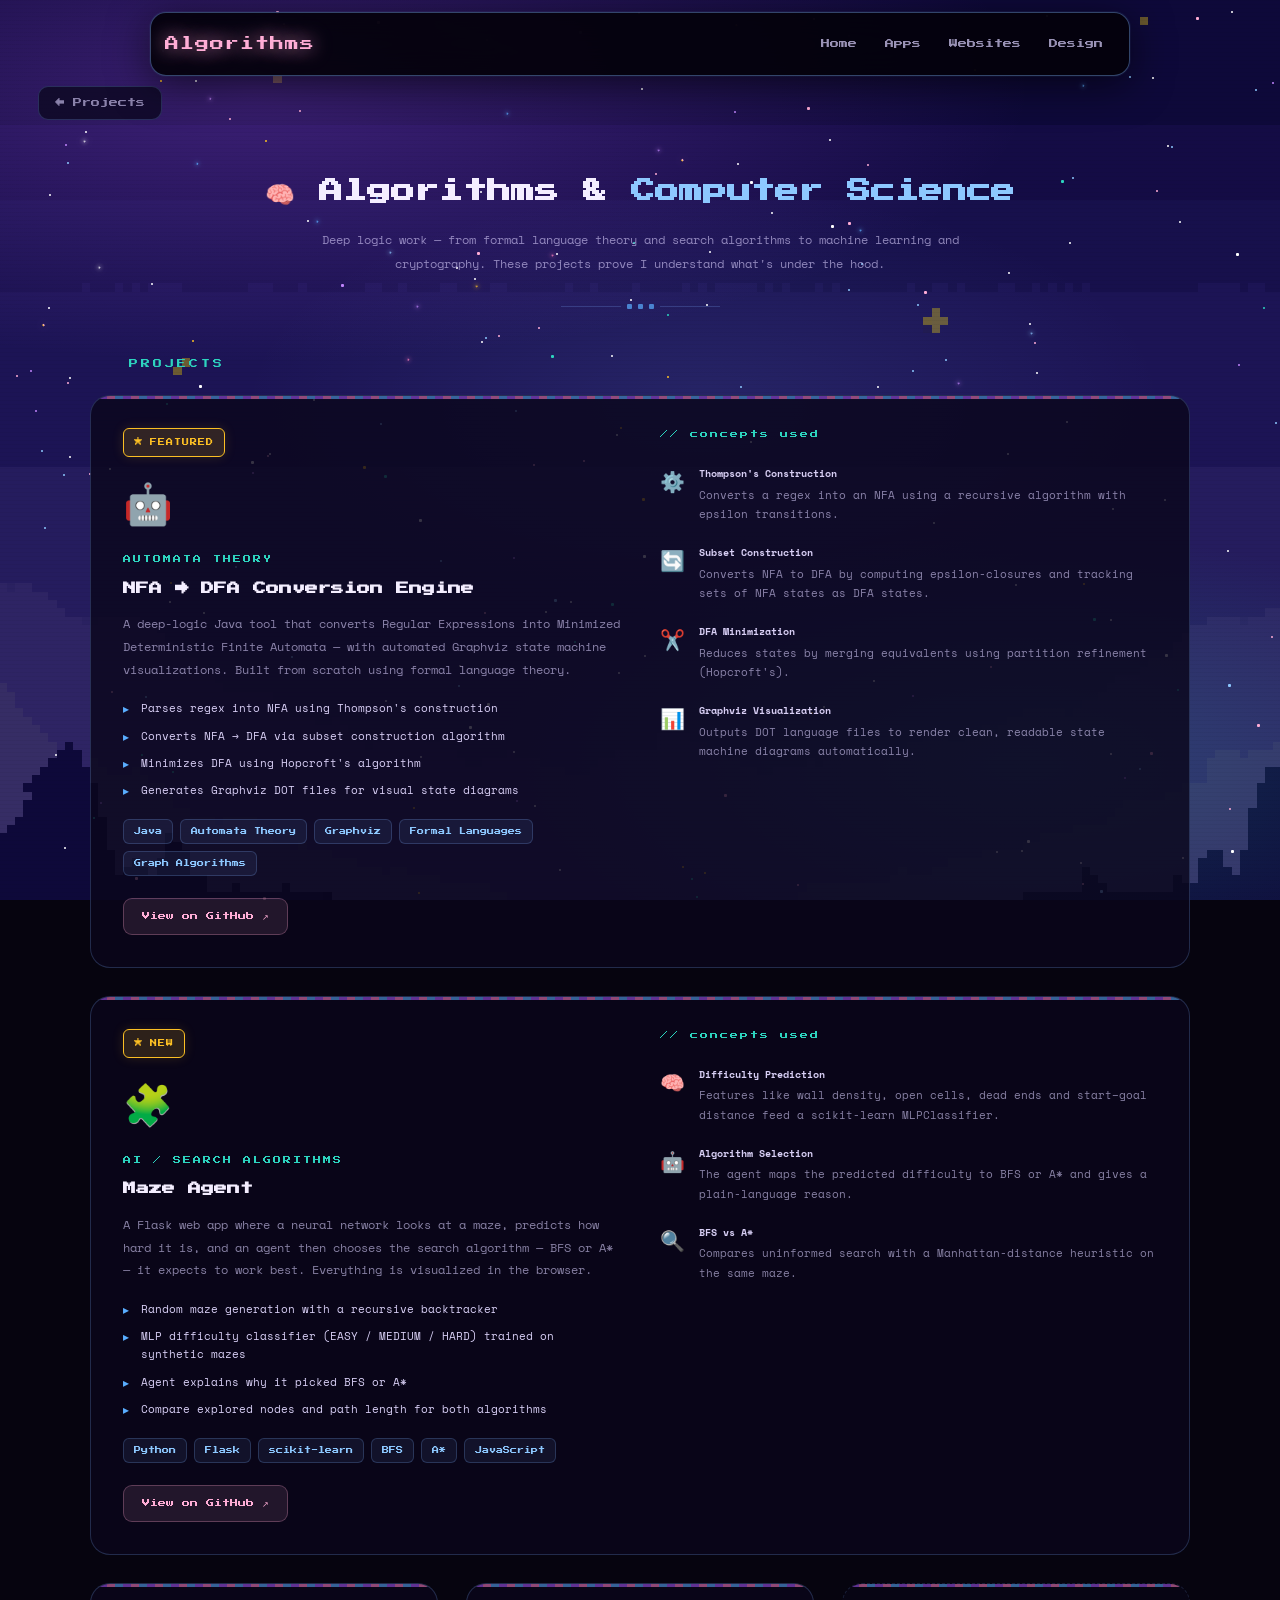
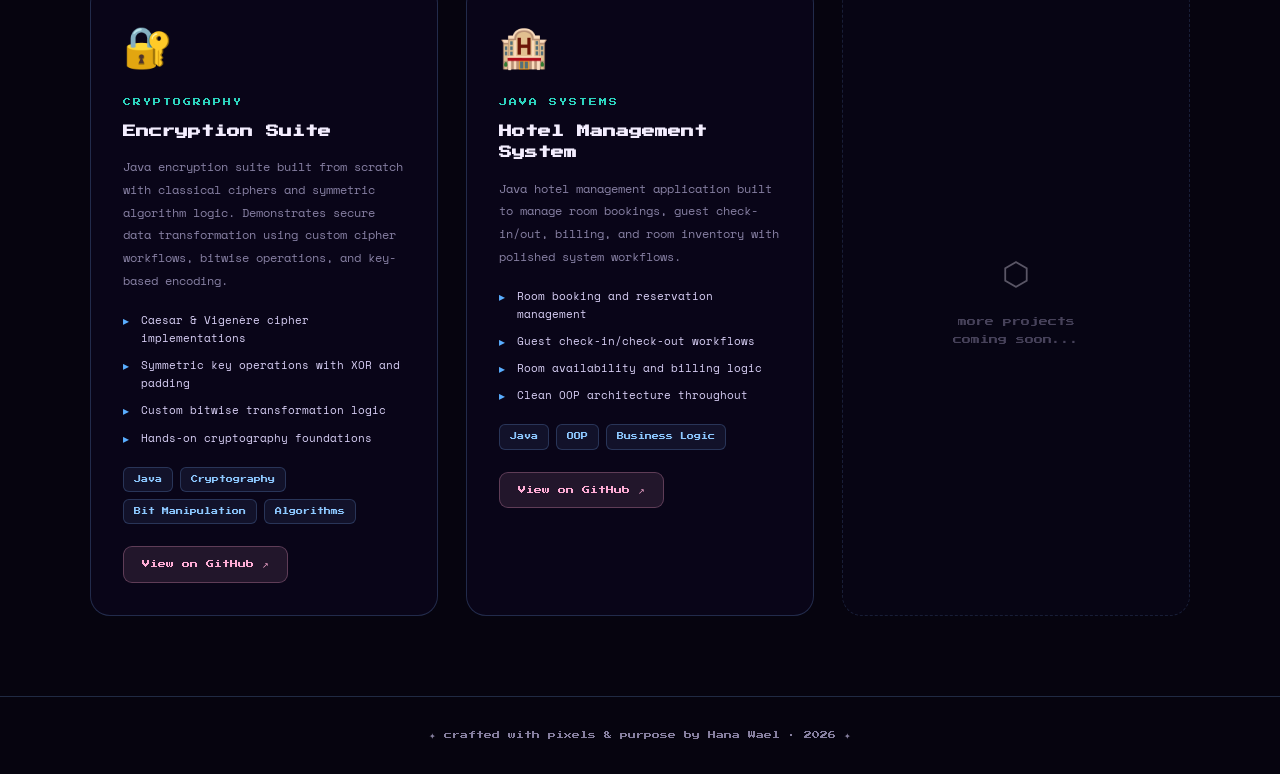
==== commit 3765ea3f: "Add Maze Agent, fix title/resume/footer" ====
--- a/algorithms.html
+++ b/algorithms.html
@@ -39,7 +39,7 @@
 
   <div class="page-header">
     <h1>🧠 Algorithms &amp; <span>Computer Science</span></h1>
-    <p class="subtitle">Deep logic work — from formal language theory to cryptography. These projects prove I understand what's under the hood.</p>
+    <p class="subtitle">Deep logic work — from formal language theory and search algorithms to machine learning and cryptography. These projects prove I understand what's under the hood.</p>
     <div class="pixel-divider">
       <div class="line"></div>
       <div class="dot"></div><div class="dot"></div><div class="dot"></div>
@@ -110,6 +110,60 @@
       </div>
     </div>
 
+    <!-- Featured: Maze Agent -->
+    <div class="project-card featured" id="maze-agent">
+      <div class="card-left">
+        <div class="featured-badge">New</div>
+        <span class="card-icon">🧩</span>
+        <span class="card-tag">AI / Search Algorithms</span>
+        <h2 class="card-title">Maze Agent</h2>
+        <p class="card-desc">
+          A Flask web app where a neural network looks at a maze, predicts how hard it is, and an agent then chooses the search algorithm — BFS or A* — it expects to work best. Everything is visualized in the browser.
+        </p>
+        <ul class="card-highlights">
+          <li>Random maze generation with a recursive backtracker</li>
+          <li>MLP difficulty classifier (EASY / MEDIUM / HARD) trained on synthetic mazes</li>
+          <li>Agent explains why it picked BFS or A*</li>
+          <li>Compare explored nodes and path length for both algorithms</li>
+        </ul>
+        <div class="tech-pills">
+          <span class="pill">Python</span>
+          <span class="pill">Flask</span>
+          <span class="pill">scikit-learn</span>
+          <span class="pill">BFS</span>
+          <span class="pill">A*</span>
+          <span class="pill">JavaScript</span>
+        </div>
+        <div class="card-links">
+          <a href="https://github.com/hxnx444/Maze-Agent" target="_blank" rel="noopener" class="card-btn primary">View on GitHub ↗</a>
+        </div>
+      </div>
+      <div class="card-right">
+        <div class="card-right-title">// concepts used</div>
+        <div class="concept-row">
+          <span class="concept-icon">🧠</span>
+          <div class="concept-text">
+            <strong>Difficulty Prediction</strong>
+            Features like wall density, open cells, dead ends and start–goal distance feed a scikit-learn MLPClassifier.
+          </div>
+        </div>
+        <div class="concept-row">
+          <span class="concept-icon">🤖</span>
+          <div class="concept-text">
+            <strong>Algorithm Selection</strong>
+            The agent maps the predicted difficulty to BFS or A* and gives a plain-language reason.
+          </div>
+        </div>
+        <div class="concept-row">
+          <span class="concept-icon">🔍</span>
+          <div class="concept-text">
+            <strong>BFS vs A*</strong>
+            Compares uninformed search with a Manhattan-distance heuristic on the same maze.
+          </div>
+        </div>
+      </div>
+    </div>
+
     <!-- Encryption -->
     <div class="project-card">
       
@@ -170,7 +224,7 @@
 </main>
 
 <footer>
-  <p>✦ crafted with pixels &amp; purpose by Hana Wael · 2025 ✦</p>
+  <p>✦ crafted with pixels &amp; purpose by Hana Wael · 2026 ✦</p>
 </footer>
 
 </body>
--- a/style.css
+++ b/style.css
@@ -1836,4 +1836,7 @@
 @supports (padding: max(0px)) {
   .navbar { padding-left: max(14px, env(safe-area-inset-left)); padding-right: max(14px, env(safe-area-inset-right)); }
   body    { padding-bottom: env(safe-area-inset-bottom); }
-}+}
+/* 4-card featured grid: 2x2 on desktop, single column on mobile */
+.fp-grid.fp-grid-4 { grid-template-columns: repeat(2, 1fr); }
+@media (max-width: 768px) { .fp-grid.fp-grid-4 { grid-template-columns: 1fr; } }
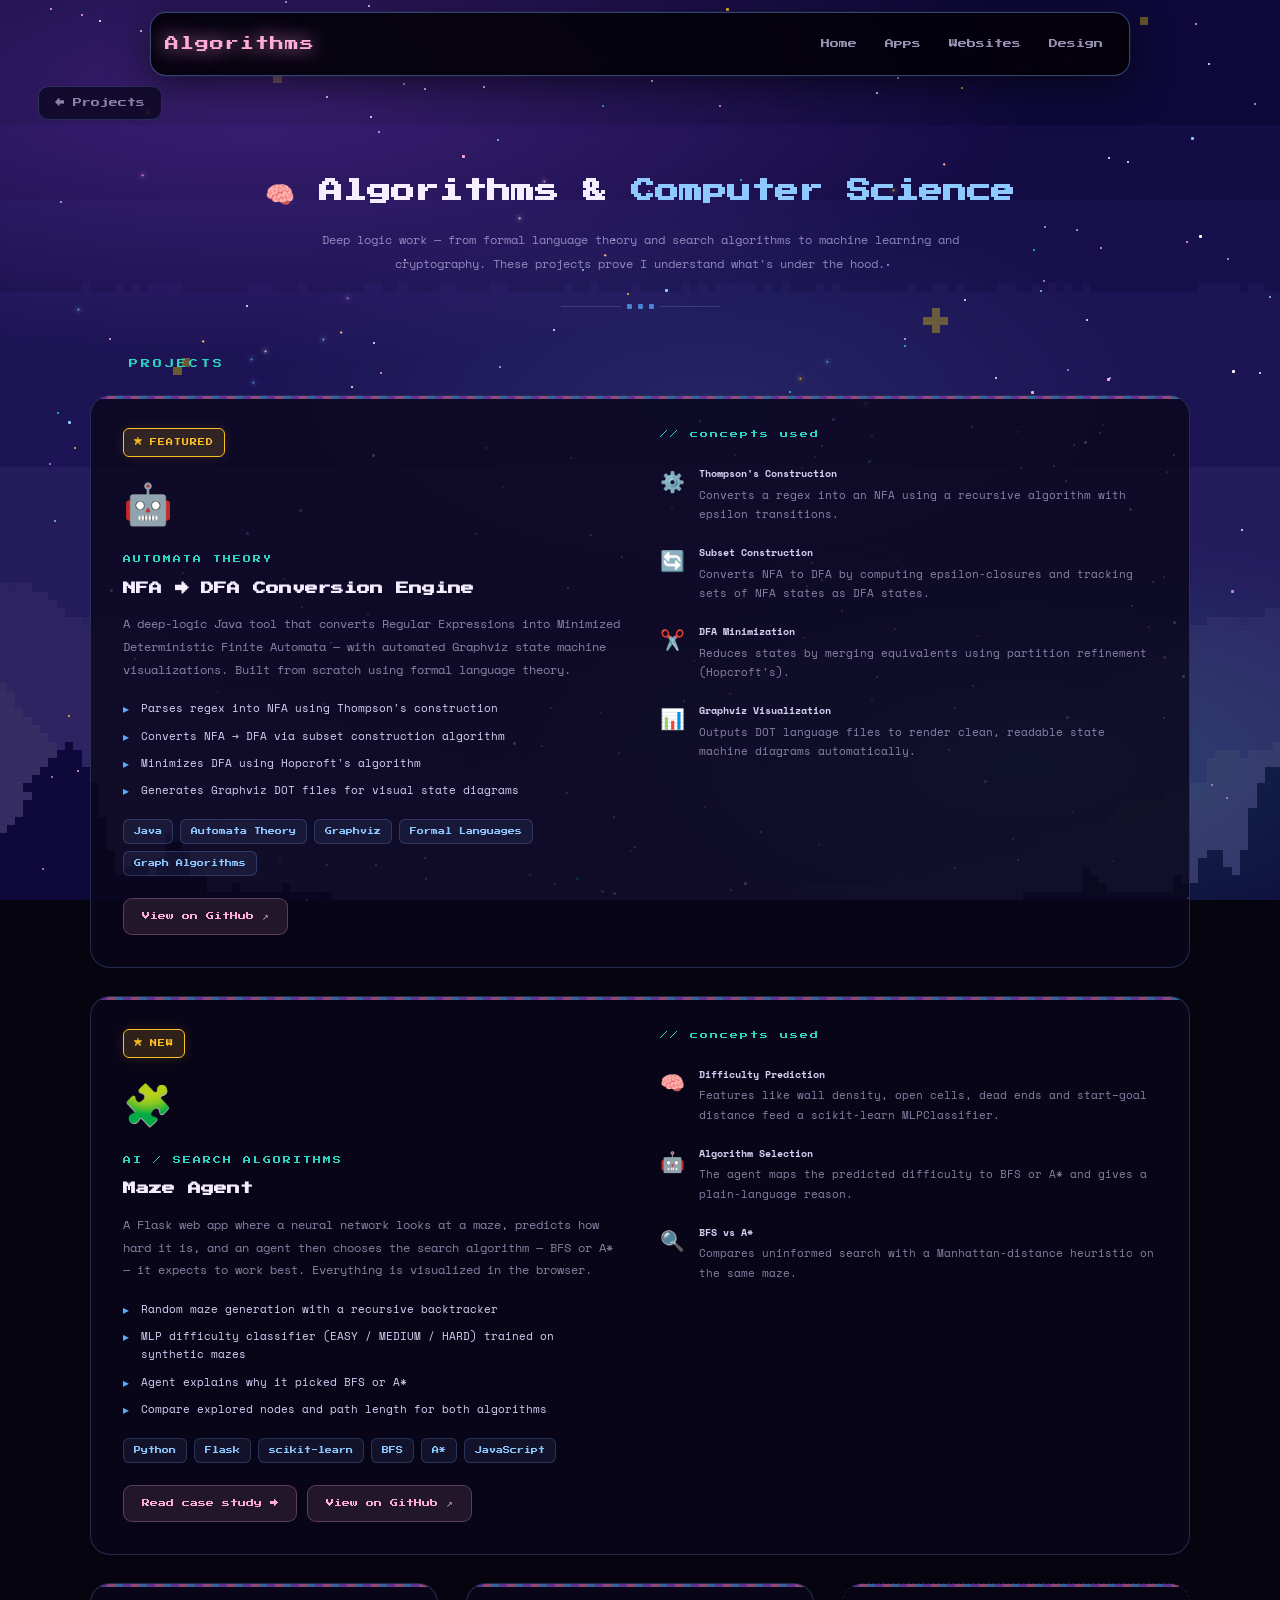
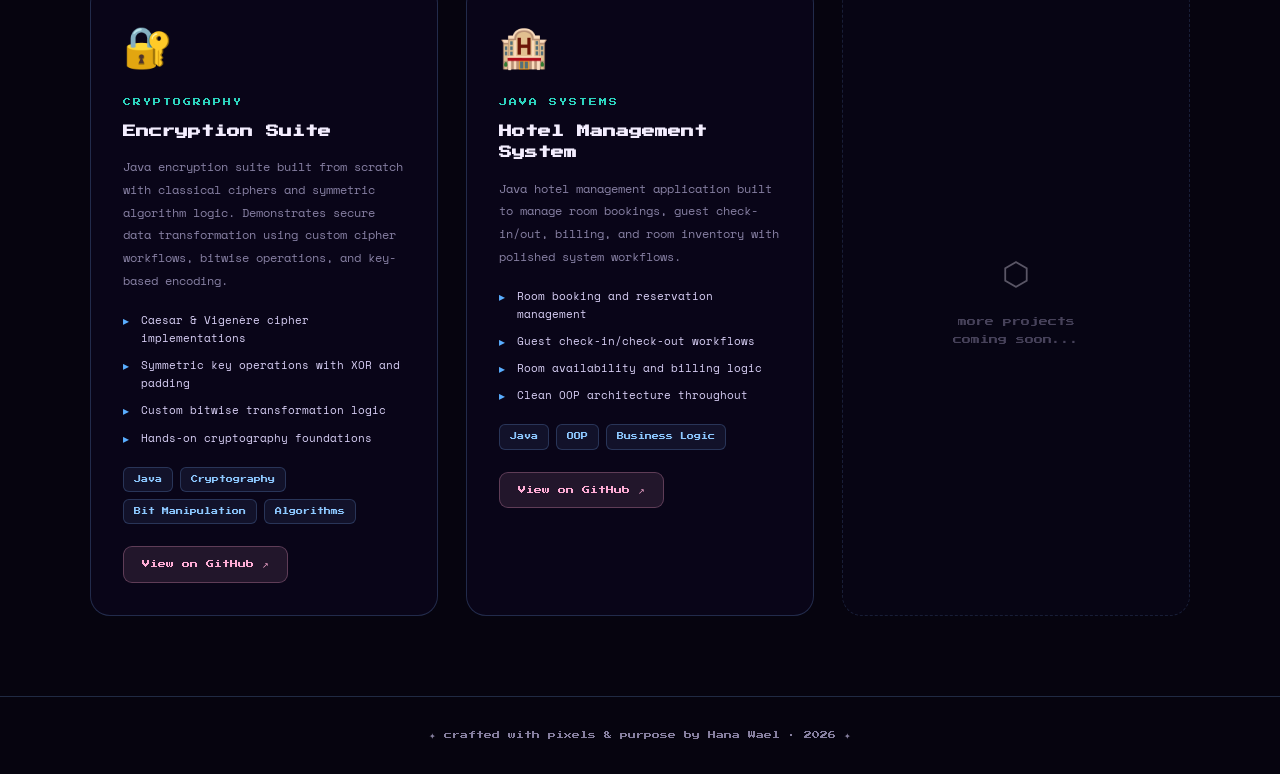
==== commit 4b48fb38: "Add services, LinkedIn, QR code, Maze Agent case study" ====
--- a/algorithms.html
+++ b/algorithms.html
@@ -135,6 +135,7 @@
           <span class="pill">JavaScript</span>
         </div>
         <div class="card-links">
+          <a href="maze-agent.html" class="card-btn primary">Read case study →</a>
           <a href="https://github.com/hxnx444/Maze-Agent" target="_blank" rel="noopener" class="card-btn primary">View on GitHub ↗</a>
         </div>
       </div>
--- a/style.css
+++ b/style.css
@@ -1840,3 +1840,8 @@
 /* 4-card featured grid: 2x2 on desktop, single column on mobile */
 .fp-grid.fp-grid-4 { grid-template-columns: repeat(2, 1fr); }
 @media (max-width: 768px) { .fp-grid.fp-grid-4 { grid-template-columns: 1fr; } }
+
+/* Contact QR */
+.contact-qr { margin: 28px auto 0; text-align: center; }
+.contact-qr img { display: block; margin: 0 auto 10px; background: #fff; padding: 8px; border-radius: 12px; width: 140px; height: 140px; image-rendering: pixelated; }
+.contact-qr figcaption { font-family: "Space Mono", monospace; font-size: 11px; opacity: .75; }
